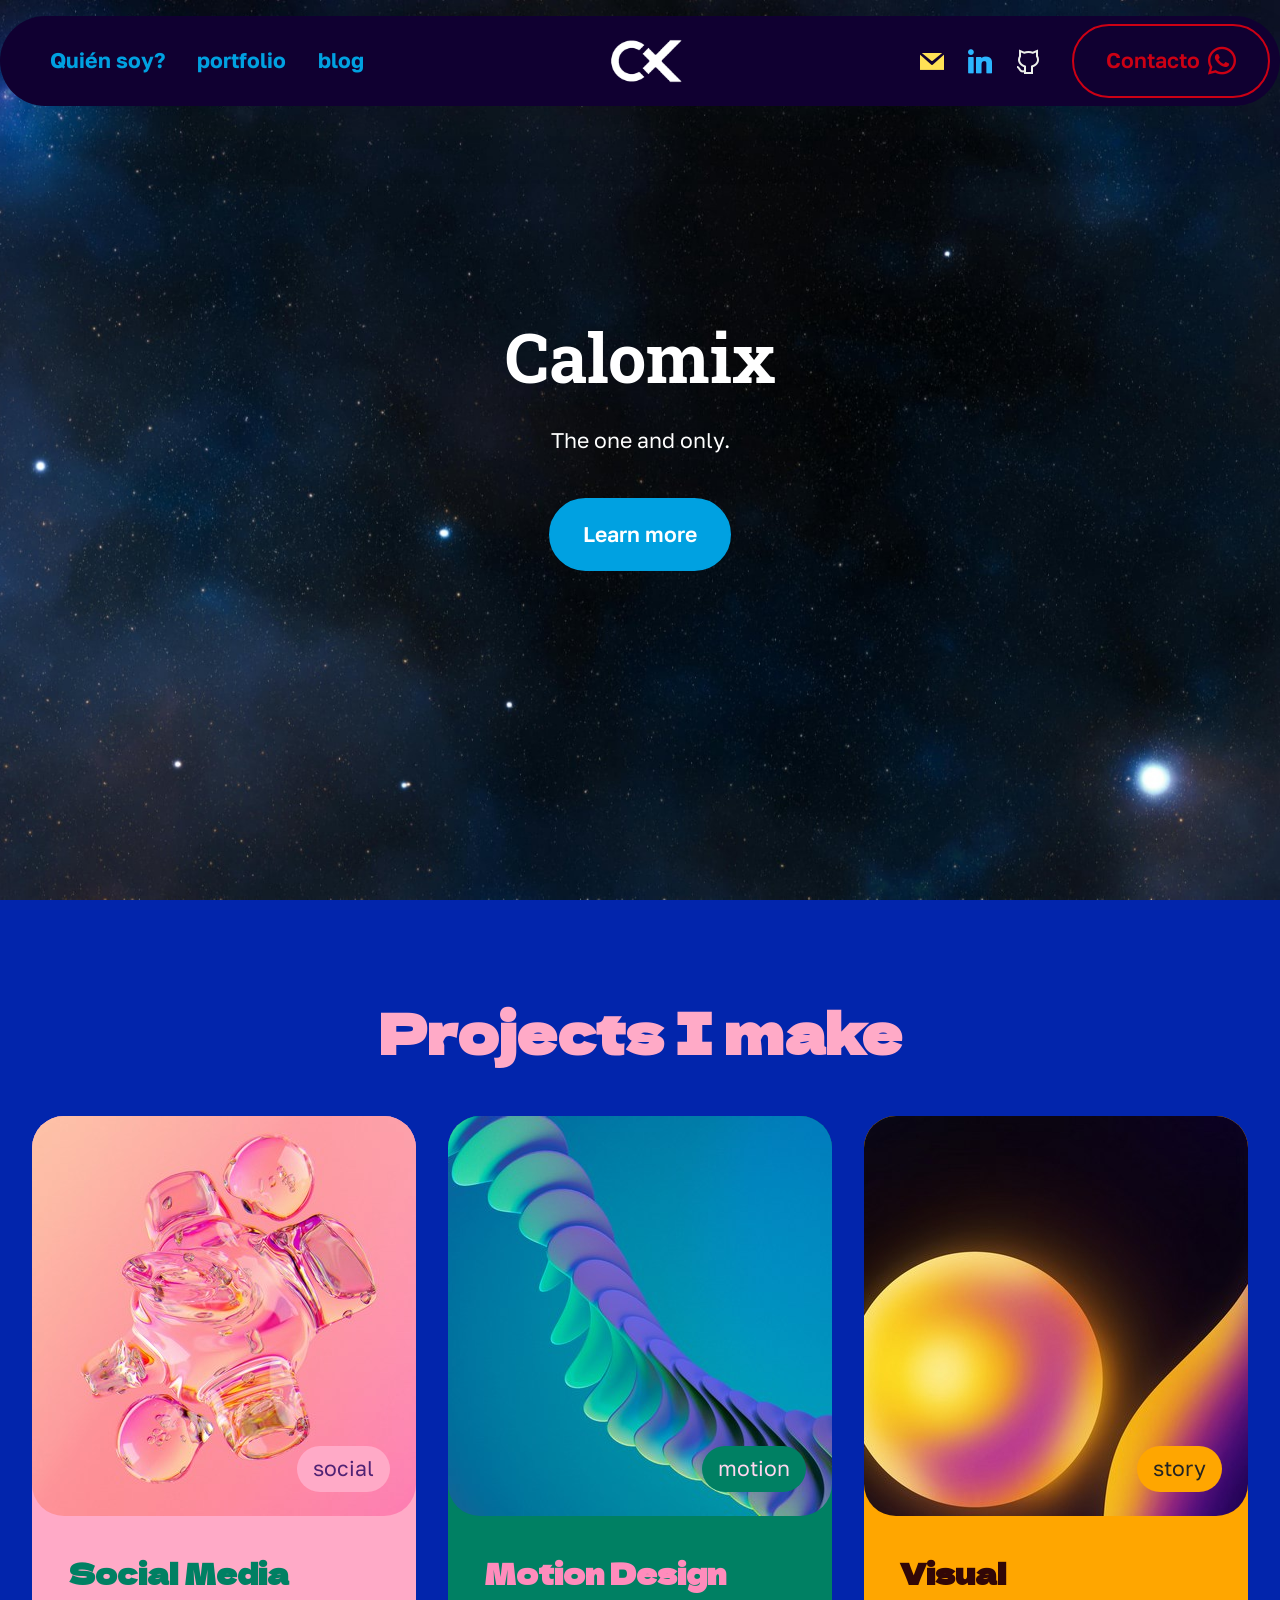
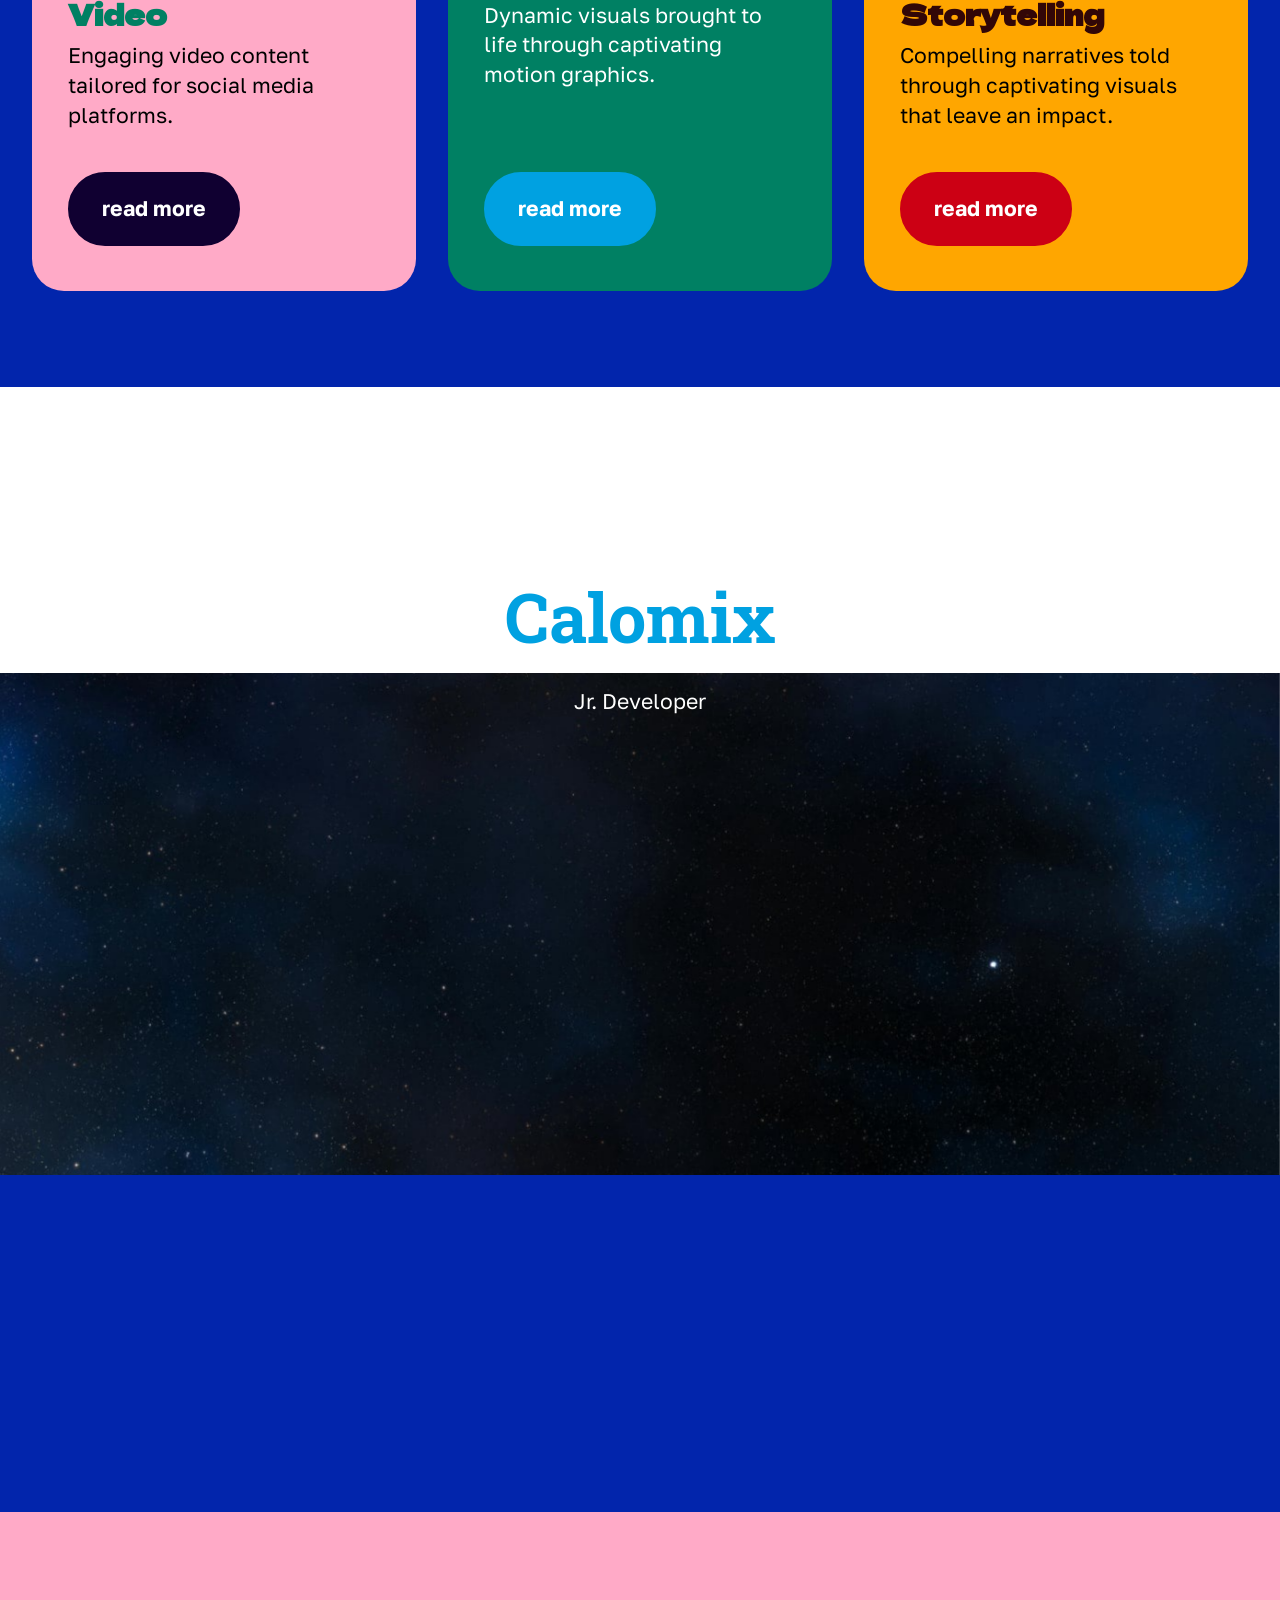
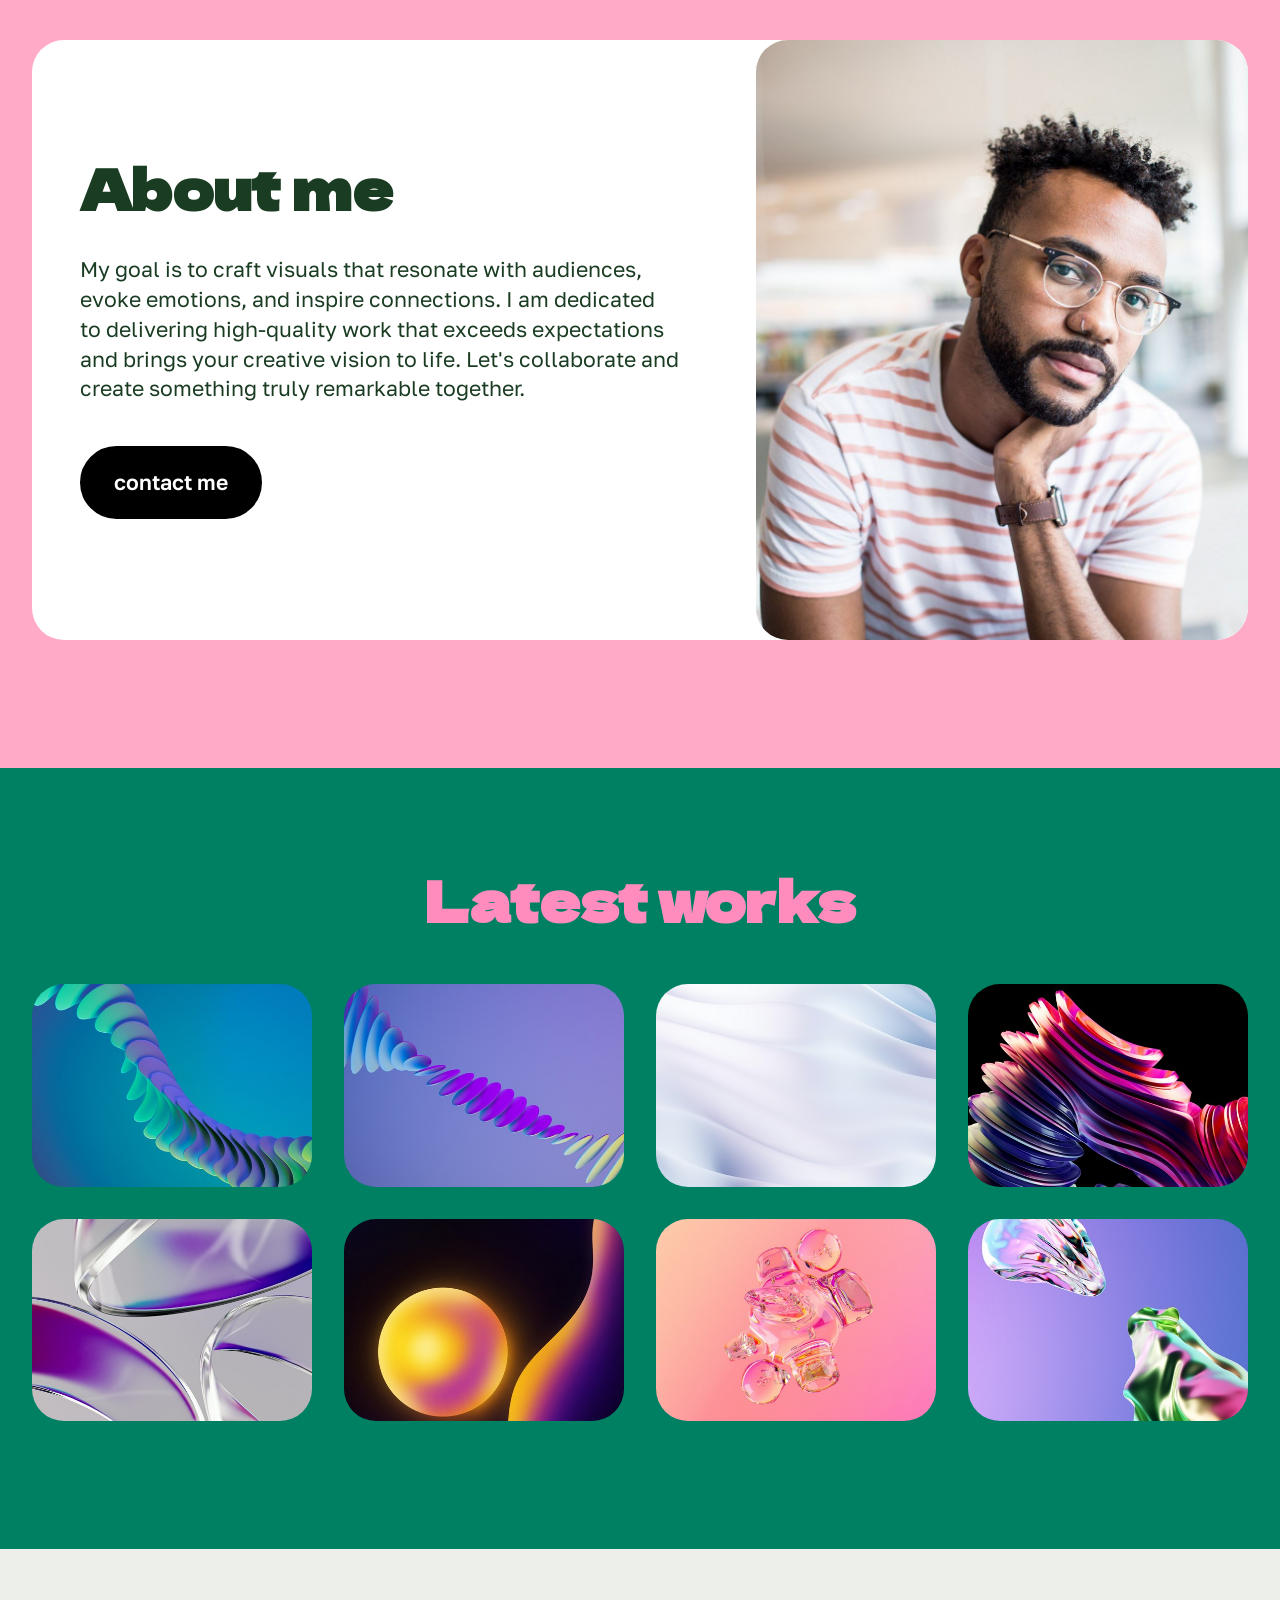
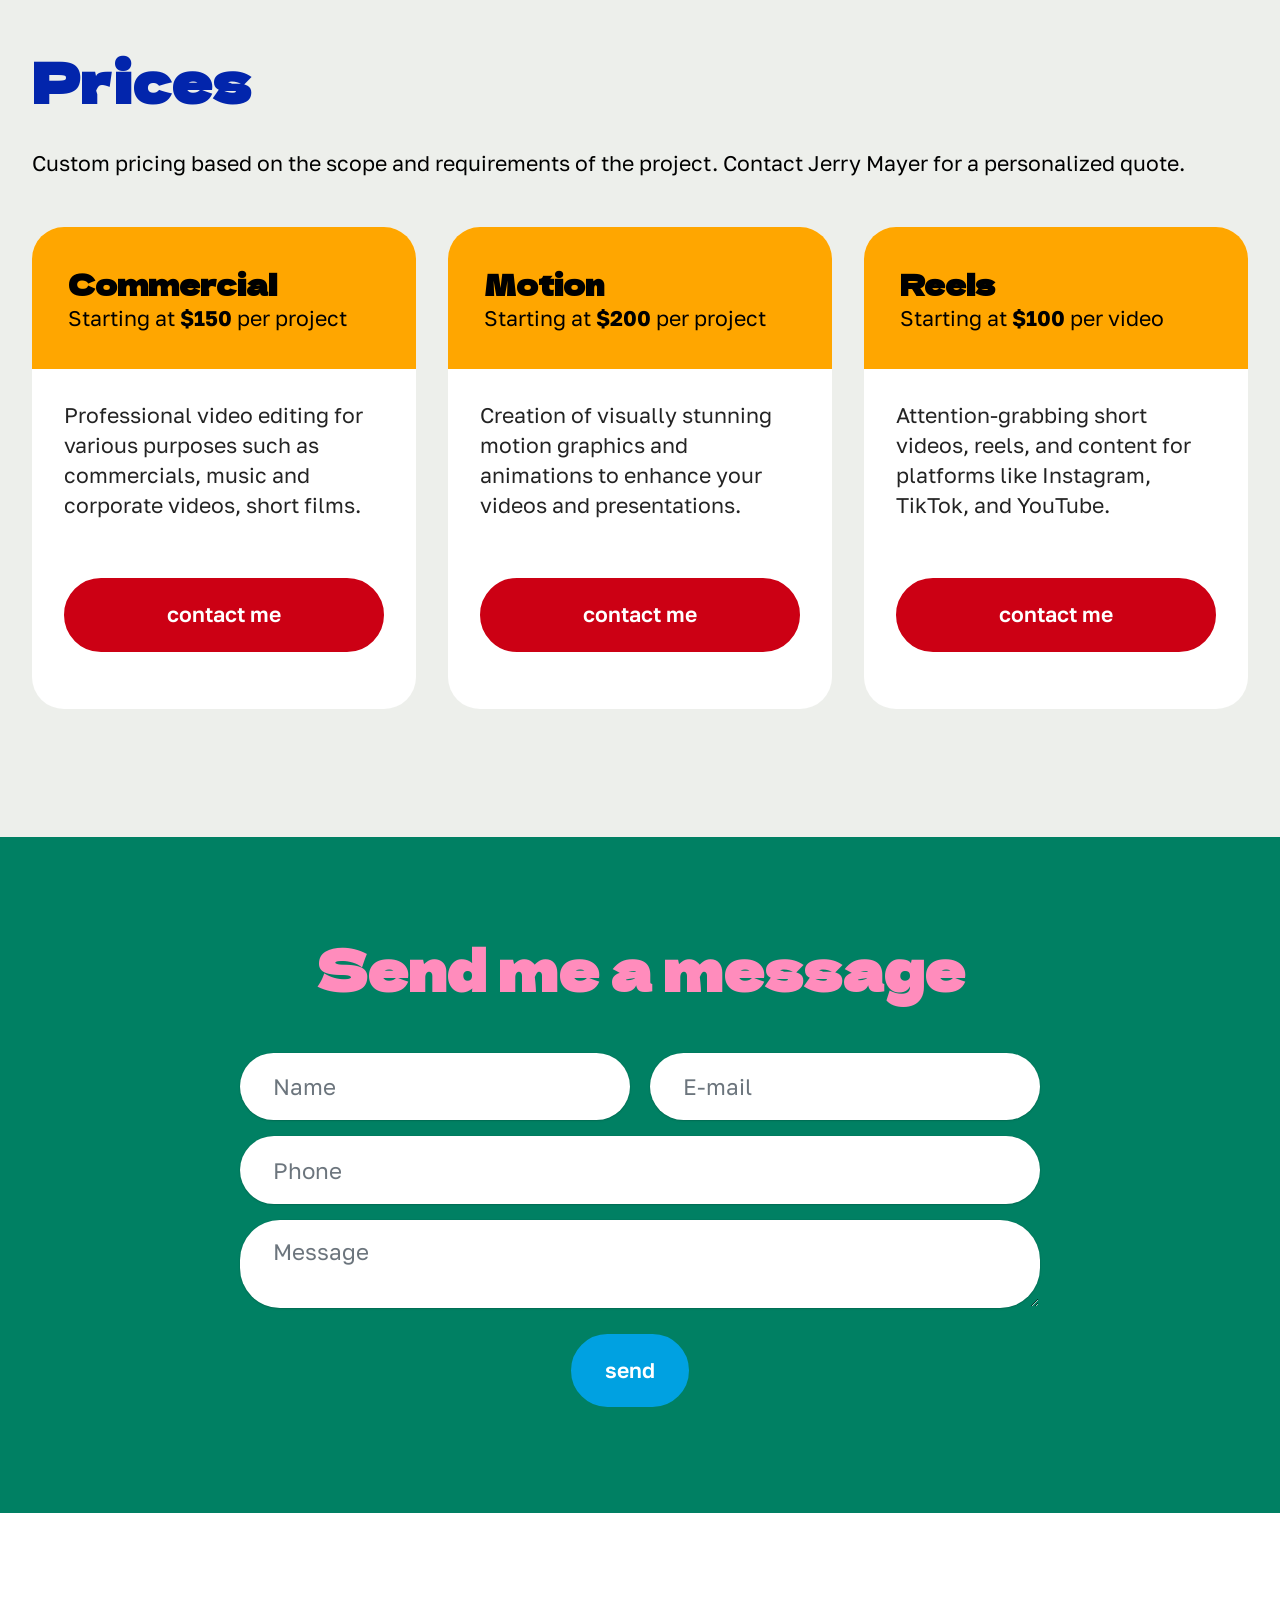
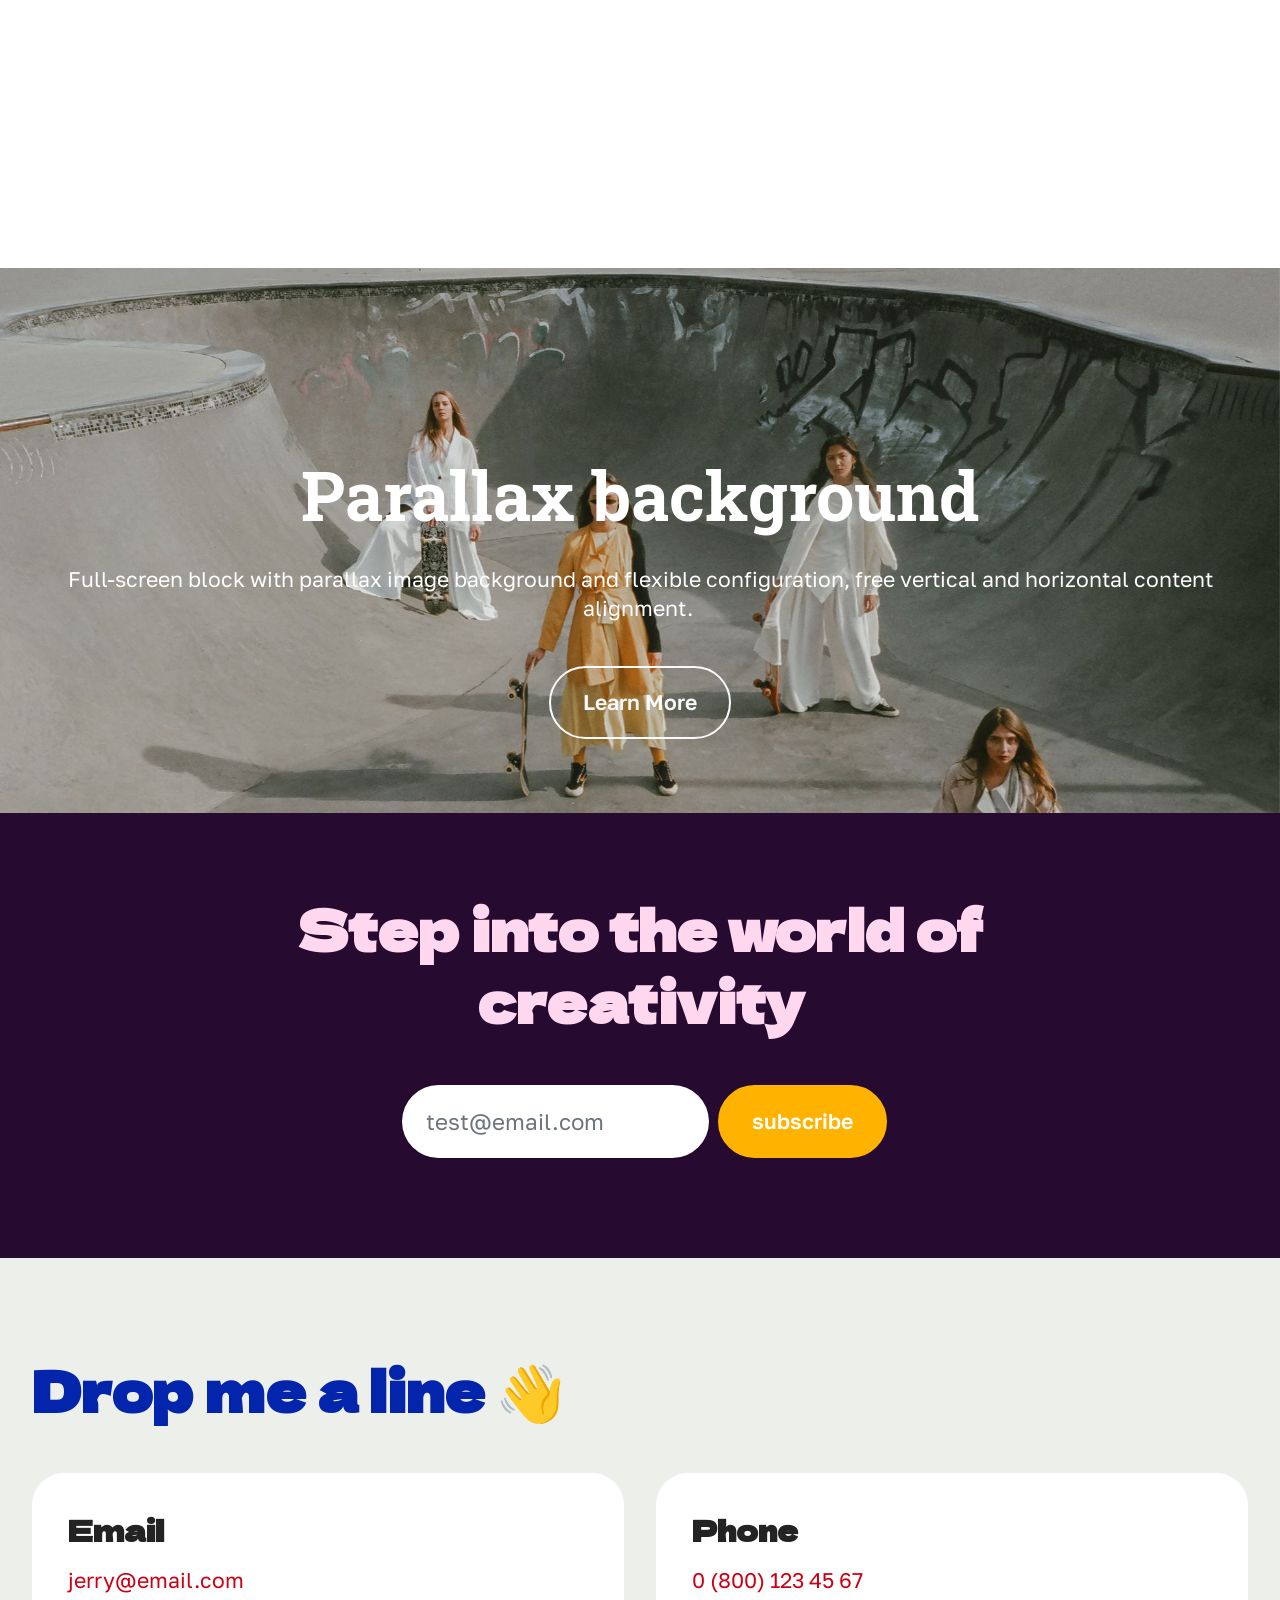
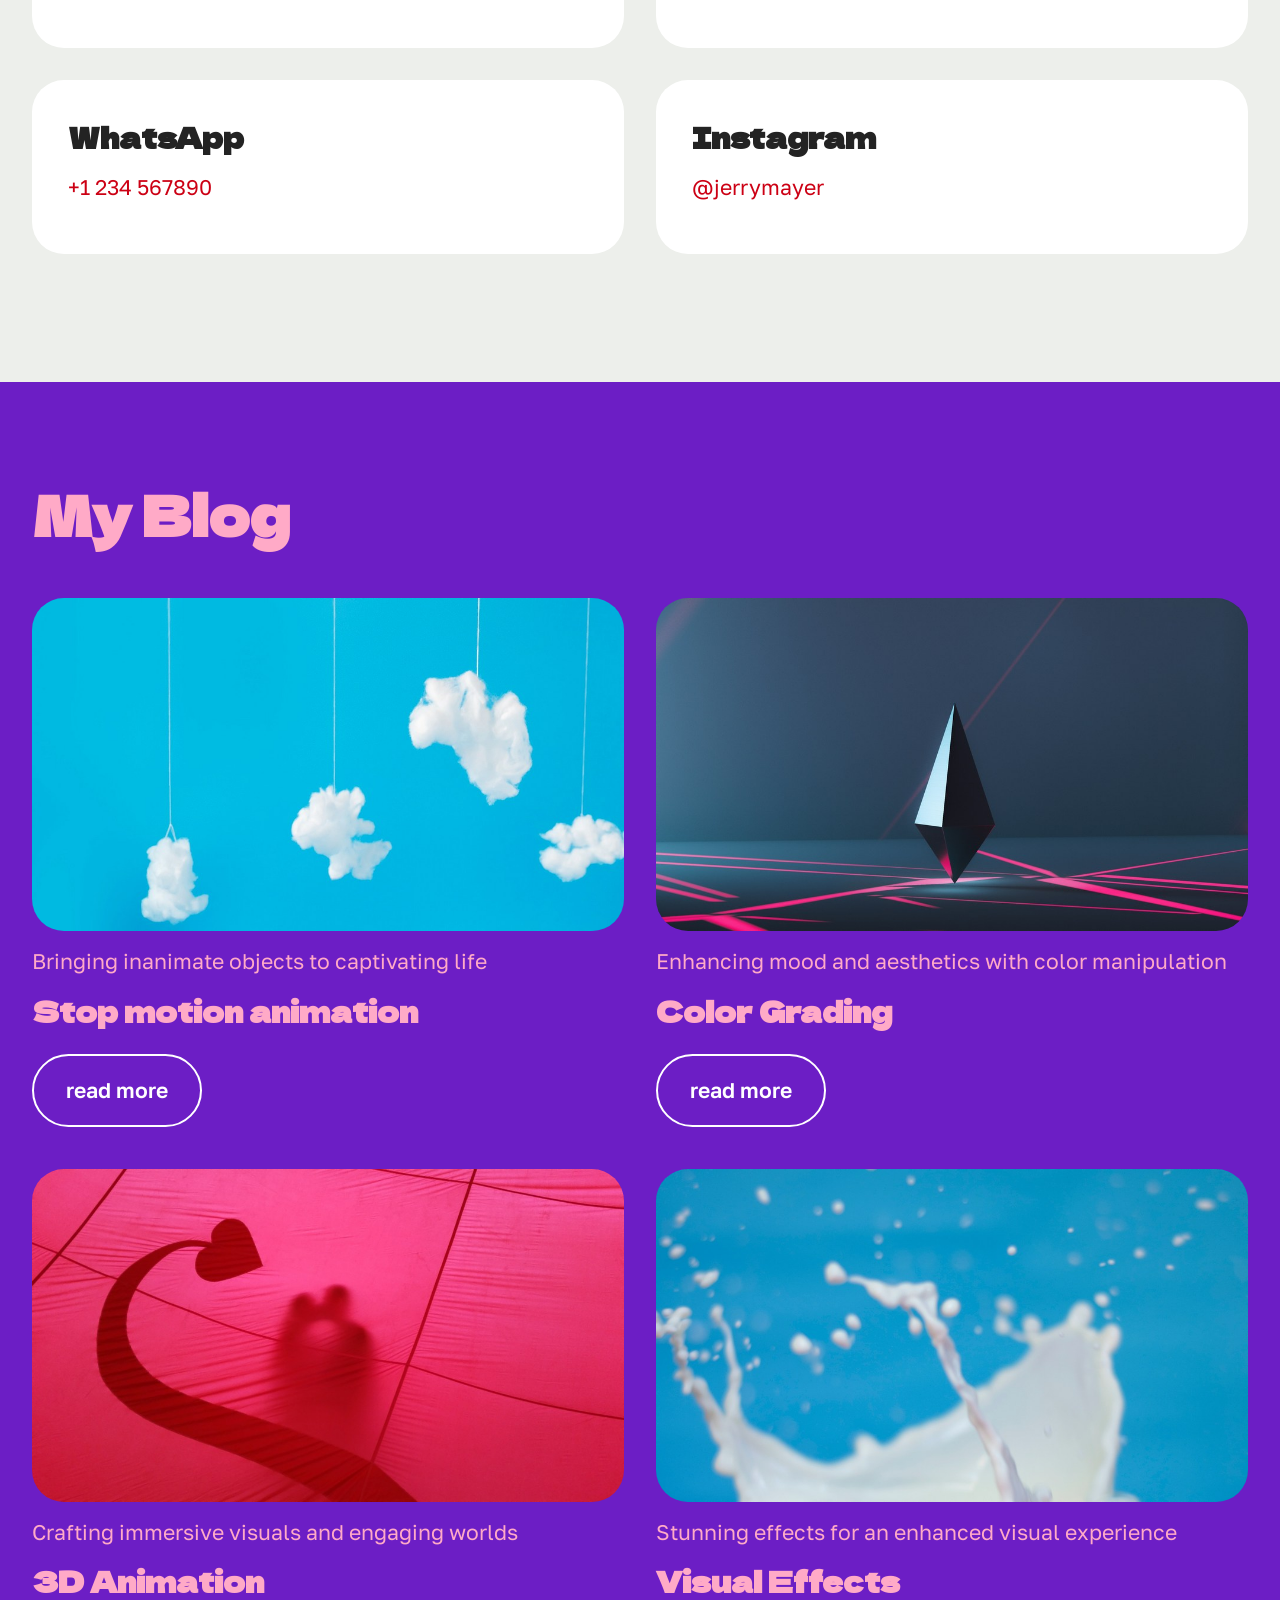
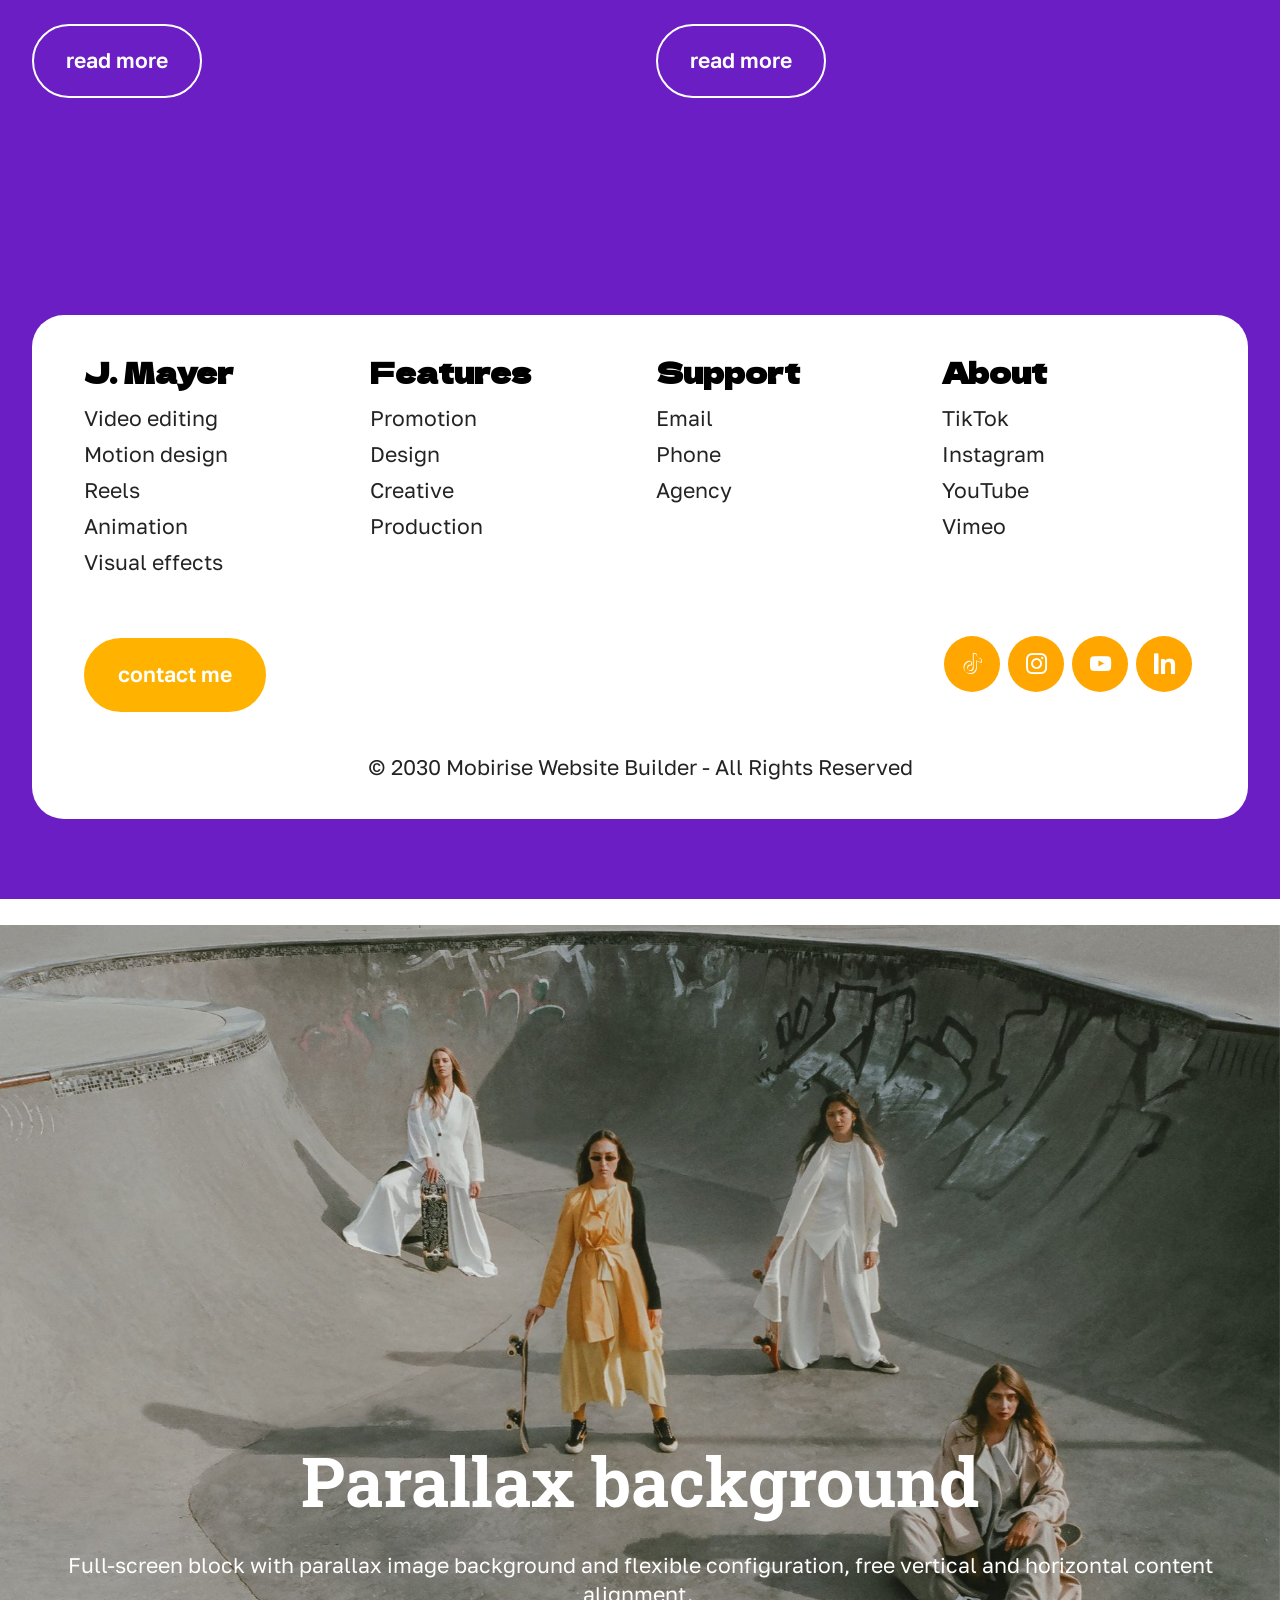
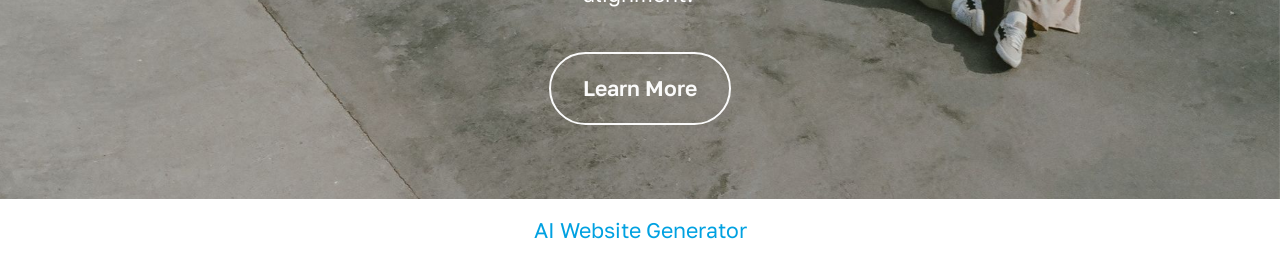
==== index.html @ c2ab4235 "Add files via upload" ====
<!DOCTYPE html>
<html  >
<head>
  <!-- Site made with Mobirise Website Builder v6.1.12, https://mobirise.com -->
  <meta charset="UTF-8">
  <meta http-equiv="X-UA-Compatible" content="IE=edge">
  <meta name="generator" content="Mobirise v6.1.12, mobirise.com">
  <meta name="viewport" content="width=device-width, initial-scale=1, minimum-scale=1">
  <link rel="shortcut icon" href="assets/images/untitled20-20260320184708-128x115.png" type="image/x-icon">
  <meta name="description" content="">
  
  
  <title>Home</title>
  <link rel="stylesheet" href="assets/web/assets/mobirise-icons2/mobirise2.css">
  <link rel="stylesheet" href="assets/bootstrap/css/bootstrap.min.css">
  <link rel="stylesheet" href="assets/parallax/jarallax.css">
  <link rel="stylesheet" href="assets/dropdown/css/style.css">
  <link rel="stylesheet" href="assets/socicon/css/styles.css">
  <link rel="stylesheet" href="assets/theme/css/style.css">
  <link rel="preload" href="https://fonts.googleapis.com/css?family=Roboto+Slab:100,200,300,400,500,600,700,800,900&display=swap" as="style" onload="this.onload=null;this.rel='stylesheet'">
  <noscript><link rel="stylesheet" href="https://fonts.googleapis.com/css?family=Roboto+Slab:100,200,300,400,500,600,700,800,900&display=swap"></noscript>
  <link rel="preload" href="https://fonts.googleapis.com/css?family=Dela+Gothic+One:400&display=swap" as="style" onload="this.onload=null;this.rel='stylesheet'">
  <noscript><link rel="stylesheet" href="https://fonts.googleapis.com/css?family=Dela+Gothic+One:400&display=swap"></noscript>
  <link rel="preload" href="https://fonts.googleapis.com/css?family=Golos+Text:400,500,600,700,800,900&display=swap" as="style" onload="this.onload=null;this.rel='stylesheet'">
  <noscript><link rel="stylesheet" href="https://fonts.googleapis.com/css?family=Golos+Text:400,500,600,700,800,900&display=swap"></noscript>
  <link rel="preload" as="style" href="assets/mobirise/css/mbr-additional.css?v=xE6nIf"><link rel="stylesheet" href="assets/mobirise/css/mbr-additional.css?v=xE6nIf" type="text/css">

  
  
  
</head>
<body>
  
  <section data-bs-version="5.1" class="menu menu3 cid-tHeG7yune1" once="menu" id="menu03-2">
	

	<nav class="navbar navbar-dropdown navbar-expand-lg">
		<div class="container">
			<div class="navbar-brand">
				<span class="navbar-logo">
					<a href="#">
						<img src="assets/images/untitled20-20260320184708-128x115.png" alt="Mobirise Website Builder" style="height: 5rem;">
					</a>
				</span>
				
			</div>
			<button class="navbar-toggler" type="button" data-toggle="collapse" data-bs-toggle="collapse" data-target="#navbarSupportedContent" data-bs-target="#navbarSupportedContent" aria-controls="navbarNavAltMarkup" aria-expanded="false" aria-label="Toggle navigation">
				<div class="hamburger">
					<span></span>
					<span></span>
					<span></span>
					<span></span>
				</div>
			</button>
			<div class="collapse navbar-collapse" id="navbarSupportedContent">
				<ul class="navbar-nav nav-dropdown" data-app-modern-menu="true"><li class="nav-item">
						<a class="nav-link link show text-primary display-4" href="index.html#features01-0" aria-expanded="false"><strong>Quién soy?</strong></a>
					</li><li class="nav-item">
						<a class="nav-link link text-primary display-4" href="index.html#gallery01-2"><strong>portfolio</strong></a>
					</li>
					
					<li class="nav-item">
						<a class="nav-link link text-primary display-4" href="index.html#features03-6"><strong>blog</strong></a>
					</li></ul>
				<div class="icons-menu">
					<a class="iconfont-wrapper" href="mailto:camilogabrielpardobenitez@gmail.com?subject=Hey%20Calomix!">
						<span class="p-2 mbr-iconfont socicon-mail socicon" style="color: rgb(255, 225, 85); fill: rgb(255, 225, 85);"></span>
					</a>
					<a class="iconfont-wrapper" href="https://mobiri.se" target="_blank">
						<span class="p-2 mbr-iconfont socicon-linkedin socicon" style="color: rgb(43, 182, 255); fill: rgb(43, 182, 255);"></span>
					</a>
					<a class="iconfont-wrapper" href="https://wa.me/595991650670">
						<span class="p-2 mbr-iconfont mobi-mbri-github mobi-mbri" style="color: rgb(237, 239, 235); fill: rgb(237, 239, 235);"></span>
					</a>
					
				</div>
				<div class="navbar-buttons mbr-section-btn"><a class="btn btn-success-outline display-4" href="https://wa.me/595991650670"><span class="socicon socicon-whatsapp mbr-iconfont mbr-iconfont-btn"></span>Contacto</a></div>
			</div>
		</div>
	</nav>
</section>

<section data-bs-version="5.1" class="header09 startm5 cid-verWIFAzpU mbr-fullscreen" id="header09-2">	
    
	
	
	<div class="container-fluid">
		<div class="row">
			<div class="content-wrap col-12 col-md-8">
				<h1 class="mbr-section-title mbr-fonts-style mbr-white mb-4 display-1">
					<strong>Calomix</strong></h1>
				
				<p class="mbr-fonts-style mbr-text mbr-white mb-4 display-7">The one and only.</p>
				<div class="mbr-section-btn"><a class="btn btn-primary display-7" href="https://mobiri.se">
						Learn more
					</a></div>
			</div>
		</div>
	</div>
</section>

<section data-bs-version="5.1" class="features1 cid-tIsi3HZcCy" id="features01-0">
  

  
  
  <div class="container-fluid">
    <div class="row justify-content-center mb-5">
      <div class="col-12">
        <h3 class="mbr-section-title mbr-fonts-style align-center mb-0 display-2"><strong>Projects I make</strong></h3>
        
      </div>
    </div>
    <div class="row justify-content-center">
      <div class="col-sm-6 col-md-12 mb-3 mb-lg-0 col-lg-4">
        <div class="card-wrap card1">
          <div class="image-wrap">
            <img src="assets/images/gallery7.webp" alt="Mobirise Website Builder">
            <div class="social-row display-7">
              <div class="soc-item tag1">
                <span class="tag1 mbr-fonts-style display-7">
                  social</span>
              </div>
            </div>
          </div>
          <div class="content-wrap">
            <h5 class="mbr-card-title card-title1 mbr-fonts-style align-left mb-2 display-5"><strong>Social Media Video</strong></h5>
            
            <p class="card-text1 mbr-fonts-style align-left mb-3 display-7">
              Engaging video content tailored for social media platforms.
            </p>
            <div class="mbr-section-btn align-left content-footer"><a class="btn article-btn btn-danger display-7" href="https://mobiri.se"><strong>read more</strong></a></div>
          </div>
        </div>
      </div>

      <div class="col-sm-6 col-md-12 mb-3 mb-lg-0 col-lg-4">
        <div class="card-wrap card2">
          <div class="image-wrap">
            <img src="assets/images/gallery1.webp" alt="Mobirise Website Builder">
            <div class="social-row display-7">
              <div class="soc-item tag2">
                <span class="tag2 mbr-fonts-style display-7">
                  motion</span>
              </div>
            </div>
          </div>
          <div class="content-wrap">
            <h5 class="mbr-card-title card-title2 mbr-fonts-style align-left mb-2 display-5"><strong>Motion Design</strong></h5>
            
            <p class="card-text2 mbr-fonts-style align-left mb-3 display-7">
              Dynamic visuals brought to life through captivating motion graphics.<br>
            </p>
            <div class="mbr-section-btn btn-section align-left content-footer"><a class="btn article-btn btn-primary display-7" href="https://mobiri.se"><strong>read more</strong></a></div>
          </div>
        </div>
      </div>
      <div class="col-sm-6 col-md-12 mb-3 mb-lg-0 col-lg-4">
        <div class="card-wrap card3">
          <div class="image-wrap">
            <img src="assets/images/gallery6.webp" alt="Mobirise Website Builder">
            <div class="social-row display-7">
              <div class="soc-item tag3">
                <span class="tag3 mbr-fonts-style display-7">
                  story</span>
              </div>
            </div>
          </div>
          <div class="content-wrap">
            <h5 class="mbr-card-title card-title3 mbr-fonts-style align-left mb-2 display-5"><strong>Visual Storytelling</strong></h5>
            
            <p class="card-text3 mbr-fonts-style align-left mb-3 display-7">
              Compelling narratives told through captivating visuals that leave an impact.
            </p>
            <div class="mbr-section-btn btn-section align-left content-footer"><a class="btn article-btn btn-success display-7" href="https://mobiri.se"><strong>read more</strong></a></div>
          </div>
        </div>
      </div>

      
    </div>
  </div>
</section>

<section data-bs-version="5.1" class="header7 cid-tHeG8PGECK mbr-parallax-background" id="header07-3">
  

  
  
  <div class="topbg"></div>
  <div class="align-center container">
    <div class="row justify-content-center">
      <div class="col-md-12 col-lg-9">
        <h1 class="mbr-section-title mbr-fonts-style mb-4 display-1"><strong>Calomix</strong></h1>
        <p class="mbr-text mbr-fonts-style mb-4 display-7">
          Jr. Developer</p>
        
      </div>
    </div>

    <div class="row mt-5 justify-content-center">
      <div class="mbr-figure col-12 col-md-12"><iframe class="mbr-embedded-video" src="https://www.youtube.com/embed/rC41a8PRwlE?rel=0&amp;amp;mute=1&amp;showinfo=0&amp;autoplay=1&amp;loop=1&amp;playlist=rC41a8PRwlE" width="1280" height="720" frameborder="0" allowfullscreen></iframe></div>
    </div>
  </div>
</section>

<section data-bs-version="5.1" class="article05 cid-tIsj2q7oBw" id="article05-1">
  

  
  

  <div class="container">
    <div class="row justify-content-center align-items-center">
      <div class="col-12">
        <div class="card-wrapper">
          <div class="row">
            <div class="col-12 col-md-12 col-lg-5 image-wrapper">
              <img class="w-100" src="assets/images/leilani-angel-k84vnnzxmtq-unsplash-cr-1.webp" alt="Mobirise Website Builder">
            </div>
            <div class="col-12 col-lg col-md-12">
              <div class="text-wrapper align-left">
                <h1 class="mbr-section-title mbr-fonts-style mb-4 display-2"><strong>About me</strong></h1>
                <p class="mbr-text mbr-fonts-style mb-4 display-7">
                  My goal is to craft visuals that resonate with audiences, evoke emotions, and inspire connections. I am dedicated to delivering high-quality work that exceeds expectations and brings your creative vision to life. Let's collaborate and create something truly remarkable together.<br>
                </p>
                <div class="mbr-section-btn mt-3"><a class="btn btn-lg btn-info display-7" href="https://mobiri.se">contact me</a></div>
              </div>
            </div>
          </div>
        </div>
      </div>
    </div>
  </div>
</section>

<section data-bs-version="5.1" class="gallery1 mbr-gallery cid-tIsjhWS5IM" id="gallery01-2">
    

    
    

    <div class="container-fluid">
        <div class="mbr-section-head mb-5">
            <h3 class="mbr-section-title mbr-fonts-style align-center m-0 display-2"><strong>Latest works</strong></h3>
            
        </div>
        <div class="row mbr-gallery mt-4">
            <div class="col-12 col-md-6 col-lg-3 item gallery-image active">
                <div class="item-wrapper mb-3" data-toggle="modal" data-bs-toggle="modal" data-target="#ves9Qeaskl-modal" data-bs-target="#ves9Qeaskl-modal">
                    <img class="w-100" src="assets/images/gallery1.webp" alt="Mobirise Website Builder" data-slide-to="0" data-bs-slide-to="0" data-target="#lb-ves9Qeaskl" data-bs-target="#lb-ves9Qeaskl">
                    <div class="icon-wrapper">
                        <span class="mobi-mbri mobi-mbri-search mbr-iconfont mbr-iconfont-btn"></span>
                    </div>
                </div>
                
            </div>
            <div class="col-12 col-md-6 col-lg-3 item gallery-image">
                <div class="item-wrapper mb-3" data-toggle="modal" data-bs-toggle="modal" data-target="#ves9Qeaskl-modal" data-bs-target="#ves9Qeaskl-modal">
                    <img class="w-100" src="assets/images/gallery2.webp" alt="Mobirise Website Builder" data-slide-to="1" data-bs-slide-to="1" data-target="#lb-ves9Qeaskl" data-bs-target="#lb-ves9Qeaskl">
                    <div class="icon-wrapper">
                        <span class="mobi-mbri mobi-mbri-search mbr-iconfont mbr-iconfont-btn"></span>
                    </div>
                </div>
                
            </div>
            <div class="col-12 col-md-6 col-lg-3 item gallery-image">
                <div class="item-wrapper mb-3" data-toggle="modal" data-bs-toggle="modal" data-target="#ves9Qeaskl-modal" data-bs-target="#ves9Qeaskl-modal">
                    <img class="w-100" src="assets/images/gallery3.webp" alt="Mobirise Website Builder" data-slide-to="2" data-bs-slide-to="2" data-target="#lb-ves9Qeaskl" data-bs-target="#lb-ves9Qeaskl">
                    <div class="icon-wrapper">
                        <span class="mobi-mbri mobi-mbri-search mbr-iconfont mbr-iconfont-btn"></span>
                    </div>
                </div>
                
            </div>
            <div class="col-12 col-md-6 col-lg-3 item gallery-image">
                <div class="item-wrapper mb-3" data-toggle="modal" data-bs-toggle="modal" data-target="#ves9Qeaskl-modal" data-bs-target="#ves9Qeaskl-modal">
                    <img class="w-100" src="assets/images/gallery4.webp" alt="Mobirise Website Builder" data-slide-to="3" data-bs-slide-to="3" data-target="#lb-ves9Qeaskl" data-bs-target="#lb-ves9Qeaskl">
                    <div class="icon-wrapper">
                        <span class="mobi-mbri mobi-mbri-search mbr-iconfont mbr-iconfont-btn"></span>
                    </div>
                </div>
                
            </div>
            <div class="col-12 col-md-6 col-lg-3 item gallery-image">
                <div class="item-wrapper mb-3" data-toggle="modal" data-bs-toggle="modal" data-target="#ves9Qeaskl-modal" data-bs-target="#ves9Qeaskl-modal">
                    <img class="w-100" src="assets/images/gallery5.webp" alt="Mobirise Website Builder" data-slide-to="4" data-bs-slide-to="4" data-target="#lb-ves9Qeaskl" data-bs-target="#lb-ves9Qeaskl">
                    <div class="icon-wrapper">
                        <span class="mobi-mbri mobi-mbri-search mbr-iconfont mbr-iconfont-btn"></span>
                    </div>
                </div>
                
            </div>
            <div class="col-12 col-md-6 col-lg-3 item gallery-image">
                <div class="item-wrapper mb-3" data-toggle="modal" data-bs-toggle="modal" data-target="#ves9Qeaskl-modal" data-bs-target="#ves9Qeaskl-modal">
                    <img class="w-100" src="assets/images/gallery6.webp" alt="Mobirise Website Builder" data-slide-to="5" data-bs-slide-to="5" data-target="#lb-ves9Qeaskl" data-bs-target="#lb-ves9Qeaskl">
                    <div class="icon-wrapper">
                        <span class="mobi-mbri mobi-mbri-search mbr-iconfont mbr-iconfont-btn"></span>
                    </div>
                </div>
                
            </div>
            <div class="col-12 col-md-6 col-lg-3 item gallery-image">
                <div class="item-wrapper mb-3" data-toggle="modal" data-bs-toggle="modal" data-target="#ves9Qeaskl-modal" data-bs-target="#ves9Qeaskl-modal">
                    <img class="w-100" src="assets/images/gallery7.webp" alt="Mobirise Website Builder" data-slide-to="6" data-bs-slide-to="6" data-target="#lb-ves9Qeaskl" data-bs-target="#lb-ves9Qeaskl">
                    <div class="icon-wrapper">
                        <span class="mobi-mbri mobi-mbri-search mbr-iconfont mbr-iconfont-btn"></span>
                    </div>
                </div>
                
            </div><div class="col-12 col-md-6 col-lg-3 item gallery-image">
                <div class="item-wrapper mb-3" data-toggle="modal" data-bs-toggle="modal" data-target="#ves9Qeaskl-modal" data-bs-target="#ves9Qeaskl-modal">
                    <img class="w-100" src="assets/images/gallery8.webp" alt="Mobirise Website Builder" data-slide-to="7" data-bs-slide-to="7" data-target="#lb-ves9Qeaskl" data-bs-target="#lb-ves9Qeaskl">
                    <div class="icon-wrapper">
                        <span class="mobi-mbri mobi-mbri-search mbr-iconfont mbr-iconfont-btn"></span>
                    </div>
                </div>
                
            </div>
            
        </div>

        <div class="modal mbr-slider" tabindex="-1" role="dialog" aria-hidden="true" id="ves9Qeaskl-modal">
            <div class="modal-dialog" role="document">
                <div class="modal-content">
                    <div class="modal-body">
                        <div class="carousel slide" id="lb-ves9Qeaskl" data-ride="carousel" data-bs-ride="carousel" data-interval="3000" data-bs-interval="3000">
                            <div class="carousel-inner">
                                <div class="carousel-item active">
                                    <img class="d-block w-100" src="assets/images/gallery1.webp" alt="Mobirise Website Builder">
                                </div>
                                <div class="carousel-item">
                                    <img class="d-block w-100" src="assets/images/gallery2.webp" alt="Mobirise Website Builder">
                                </div>
                                <div class="carousel-item">
                                    <img class="d-block w-100" src="assets/images/gallery3.webp" alt="Mobirise Website Builder">
                                </div>
                                <div class="carousel-item">
                                    <img class="d-block w-100" src="assets/images/gallery4.webp" alt="Mobirise Website Builder">
                                </div>
                                <div class="carousel-item">
                                    <img class="d-block w-100" src="assets/images/gallery5.webp" alt="Mobirise Website Builder">
                                </div>
                                <div class="carousel-item">
                                    <img class="d-block w-100" src="assets/images/gallery6.webp" alt="Mobirise Website Builder">
                                </div>
                                <div class="carousel-item">
                                    <img class="d-block w-100" src="assets/images/gallery7.webp" alt="Mobirise Website Builder">
                                </div><div class="carousel-item">
                                    <img class="d-block w-100" src="assets/images/gallery8.webp" alt="Mobirise Website Builder">
                                </div>
                                
                            </div>
                            <ol class="carousel-indicators">
                                <li data-slide-to="0" data-bs-slide-to="0" class="active" data-target="#lb-ves9Qeaskl" data-bs-target="#lb-ves9Qeaskl"></li>
                                <li data-slide-to="1" data-bs-slide-to="1" data-target="#lb-ves9Qeaskl" data-bs-target="#lb-ves9Qeaskl"></li>
                                <li data-slide-to="2" data-bs-slide-to="2" data-target="#lb-ves9Qeaskl" data-bs-target="#lb-ves9Qeaskl"></li>
                                <li data-slide-to="3" data-bs-slide-to="3" data-target="#lb-ves9Qeaskl" data-bs-target="#lb-ves9Qeaskl"></li>
                                <li data-slide-to="4" data-bs-slide-to="4" data-target="#lb-ves9Qeaskl" data-bs-target="#lb-ves9Qeaskl"></li>
                                <li data-slide-to="5" data-bs-slide-to="5" data-target="#lb-ves9Qeaskl" data-bs-target="#lb-ves9Qeaskl"></li>
                                <li data-slide-to="6" data-bs-slide-to="6" data-target="#lb-ves9Qeaskl" data-bs-target="#lb-ves9Qeaskl"></li>
                                <li data-slide-to="7" data-bs-slide-to="7" data-target="#lb-ves9Qeaskl" data-bs-target="#lb-ves9Qeaskl"></li>
                            </ol>
                            <a role="button" href="" class="close" data-dismiss="modal" data-bs-dismiss="modal" aria-label="Close">
                            </a>
                            <a class="carousel-control-prev carousel-control" role="button" data-slide="prev" data-bs-slide="prev" href="#lb-ves9Qeaskl">
                                <span class="mobi-mbri mobi-mbri-arrow-prev" aria-hidden="true"></span>
                                <span class="sr-only visually-hidden">Previous</span>
                            </a>
                            <a class="carousel-control-next carousel-control" role="button" data-slide="next" data-bs-slide="next" href="#lb-ves9Qeaskl">
                                <span class="mobi-mbri mobi-mbri-arrow-next" aria-hidden="true"></span>
                                <span class="sr-only visually-hidden">Next</span>
                            </a>
                        </div>
                    </div>
                </div>
            </div>
        </div>
    </div>
</section>

<section data-bs-version="5.1" class="pricing1 cid-tIsjMsRA0K" id="pricing01-3">
  
  
  <div class="container">
    <div class="mbr-section-head mb-5">
      <h4 class="mbr-section-title mbr-fonts-style align-left mb-0 display-2">
        <strong>Prices</strong>
      </h4>
      <h5 class="mbr-section-subtitle mbr-fonts-style align-left mt-4 mb-0 display-7">Custom pricing based on the scope and requirements of the project. Contact Jerry Mayer for a personalized quote.</h5>
    </div>
    <div class="row mt-4"> 
      <div class="item features-without-image col-12 col-md-6 col-lg-4 item-mb">
        <div class="item-wrapper">
          <div class="item-head">
            <h5 class="item-title mbr-fonts-style mb-0 display-5">
              <strong>Commercial</strong>
            </h5>
            <h6 class="item-subtitle mbr-fonts-style mt-0 mb-0 display-7">Starting at <strong>$150</strong> per project</h6>
          </div>
          <div class="item-content">
            <p class="mbr-text mbr-fonts-style display-7">
              Professional video editing for various purposes such as commercials, music and corporate videos, short films.
            </p>
          </div>
          <div class="mbr-section-btn item-footer"><a href="index.html#contacts01-5" class="btn item-btn btn-success display-7">contact me</a></div>
        </div>
      </div>

      <div class="item features-without-image col-12 col-md-6 col-lg-4 item-mb">
        <div class="item-wrapper">
          <div class="item-head">
            <h5 class="item-title mbr-fonts-style mb-0 display-5">
              <strong>Motion</strong>
            </h5>
            <h6 class="item-subtitle mbr-fonts-style mt-0 mb-0 display-7">Starting at <strong>$200</strong> per project</h6>
          </div>
          <div class="item-content">
            <p class="mbr-text mbr-fonts-style display-7">
              Creation of visually stunning motion graphics and animations to enhance your videos and presentations.
            </p>
          </div>
          <div class="mbr-section-btn item-footer"><a href="index.html#contacts01-5" class="btn item-btn btn-success display-7">contact me</a></div>
        </div>
      </div>

      <div class="item features-without-image col-12 col-md-6 col-lg-4 item-mb">
        <div class="item-wrapper">
          <div class="item-head">
            <h5 class="item-title mbr-fonts-style mb-0 display-5">
              <strong>Reels</strong>
            </h5>
            <h6 class="item-subtitle mbr-fonts-style mt-0 mb-0 display-7">Starting at <strong>$100</strong> per video</h6>
          </div>
          <div class="item-content">
            <p class="mbr-text mbr-fonts-style display-7">
              Attention-grabbing short videos, reels, and content for platforms like Instagram, TikTok, and YouTube.
            </p>
          </div>
          <div class="mbr-section-btn item-footer"><a href="index.html#contacts01-5" class="btn item-btn btn-success display-7">contact me</a></div>
        </div>
      </div>
      
    </div>
  </div>
</section>

<section data-bs-version="5.1" class="form5 cid-tIskrx6sZd" id="form02-4">
    
    
    <div class="container">
        <div class="mbr-section-head mb-5">
            <h3 class="mbr-section-title mbr-fonts-style align-center mb-0 display-2"><strong>Send me a message</strong></h3>
            
        </div>
        <div class="row justify-content-center mt-4">
            <div class="col-lg-8 mx-auto mbr-form" data-form-type="formoid">
                <form action="https://mobirise.eu/" method="POST" class="mbr-form form-with-styler" data-form-title="Form Name"><input type="hidden" name="email" data-form-email="true" value="4Pc1W9FCmjagi/XJ8mYLQpBl34tb/EDZwjery6uGy21fQP+9ZQ+Iq/bIS4gTjCB6P9zHcaEVS/yoqOZj1Qee+2pM2g1Q4cyoV54CkRLlTOVk8NkQwA6n1qGgfeCfQPDD">
                    <div class="row">
                        <div hidden="hidden" data-form-alert="" class="alert alert-success col-12">Thanks for filling out the form!</div>
                        <div hidden="hidden" data-form-alert-danger="" class="alert alert-danger col-12">
                            Oops...! some problem!
                        </div>
                    </div>
                    <div class="dragArea row">
                        <div class="col-md col-sm-12 form-group mb-3" data-for="name">
                            <input type="text" name="name" placeholder="Name" data-form-field="name" class="form-control" value="" id="name-form02-4">
                        </div>
                        <div class="col-md col-sm-12 form-group mb-3" data-for="email">
                            <input type="email" name="email" placeholder="E-mail" data-form-field="email" class="form-control" value="" id="email-form02-4">
                        </div>
                        <div class="col-12 form-group mb-3" data-for="phone">
                            <input type="tel" name="phone" placeholder="Phone" data-form-field="phone" class="form-control" value="" id="phone-form02-4">
                        </div>
                        <div class="col-12 form-group mb-3" data-for="textarea">
                            <textarea name="textarea" placeholder="Message" data-form-field="textarea" class="form-control" id="textarea-form02-4"></textarea>
                        </div>
                        <div class="col-lg-12 col-md-12 col-sm-12 align-center mbr-section-btn"><button type="submit" class="btn btn-primary display-7">send</button></div>
                    </div>
                </form>
            </div>
        </div>
    </div>
</section>

<section data-bs-version="5.1" class="header16 cid-verVTE61DM mbr-fullscreen mbr-parallax-background" id="header17-1">
  
  
  <div class="container-fluid">
    <div class="row">
      <div class="content-wrap col-12 col-md-12">
        <h1 class="mbr-section-title mbr-fonts-style mbr-white mb-4 display-1">
          <strong><br>Parallax background</strong>
        </h1>
        
        <p class="mbr-fonts-style mbr-text mbr-white mb-4 display-7">Full-screen block with parallax image background and flexible
          configuration, free vertical and horizontal
          content alignment.&nbsp;</p>
        <div class="mbr-section-btn"><a class="btn btn-white-outline display-7" href="https://mobiri.se">Learn More</a></div>
      </div>
    </div>
  </div>
</section>

<section data-bs-version="5.1" class="form1 cid-tIsokmLLOC" id="form01-7">
	

	

	<div class="container">
		<div class="row content-wrapper justify-content-center">
			<div class="col-lg-7 mbr-form">
				<div class="col-lg-12 col-md-12 col-sm-12">
					<h5 class="mbr-section-title mbr-fonts-style mb-5 display-2">
						<strong>Step into the world of creativity</strong>
					</h5>
				</div>

				<div class="text-wrapper align-left" data-form-type="formoid">
					<!--Formbuilder Form-->
					<form action="https://mobirise.eu/" method="POST" class="mbr-form form-with-styler" data-form-title="Form Name"><input type="hidden" name="email" data-form-email="true" value="pT6XvzwnjxT27/WNgEvvRuc8N8SCaWqTDUqcQNkrVjlMclucCrc8TTW0WYZhSjl40FeddmtJ2xCDQee80q3voo8FMOzg3uZkzGbfj5xp+IFnLsOUK46tlsIByHqRuX4e">
						<div class="row">
							<div hidden="hidden" data-form-alert="" class="alert alert-success col-12">Thanks for filling out the form!</div>
							<div hidden="hidden" data-form-alert-danger="" class="alert alert-danger col-12">
								Oops...! some problem!
							</div>
						</div>
						<div class="dragArea row">
							<div data-for="email" class="col-lg-6 col-md-6 col-sm-12 form-group">
								<input type="email" name="email" placeholder="test@email.com" data-form-field="email" class="form-control display-7" value="" id="email-form01-7">
							</div>
							<div class="col-auto mbr-section-btn"><button type="submit" class="w-100 w-100 w-100 w-100 w-100 w-100 btn btn-secondary display-7">subscribe</button></div>
						</div>
					</form>
					<!--Formbuilder Form-->
				</div>
			</div>
		</div>
	</div>
</section>

<section data-bs-version="5.1" class="contacts01 cid-tIsl0U2P9c" id="contacts01-5">
    

    
    
    <div class="container">
        <div class="mbr-section-head mb-5">
            <h3 class="mbr-section-title mbr-fonts-style align-center mb-0 display-2"><strong>Drop me a line 👋</strong></h3>
            
        </div>
        <div class="row">
            <div class="item features-without-image col-12 col-md-6 active">
                <div class="item-wrapper">
                    <div class="text-wrapper">
                        <h6 class="card-title mbr-fonts-style mb-3 display-5">
                            <strong>Email</strong>
                        </h6>
                        <p class="mbr-text mbr-fonts-style display-7">
                            <a href="mailto:jerry@email.com" class="text-success text-primary">jerry@email.com</a>
                        </p>
                    </div>
                </div>
            </div><div class="item features-without-image col-12 col-md-6">
                <div class="item-wrapper">
                    <div class="text-wrapper">
                        <h6 class="card-title mbr-fonts-style mb-3 display-5">
                            <strong>Phone</strong>
                        </h6>
                        <p class="mbr-text mbr-fonts-style display-7">
                            <a href="tel:0(800)1234567" class="text-success text-primary">0 (800) 123 45 67</a>
                        </p>
                    </div>
                </div>
            </div>
            
            <div class="item features-without-image col-12 col-md-6">
                <div class="item-wrapper">
                    <div class="text-wrapper">
                        <h6 class="card-title mbr-fonts-style mb-3 display-5"><strong>WhatsApp</strong></h6>
                        <p class="mbr-text mbr-fonts-style display-7">
                            <a href="https://wa.me/1234567890" class="text-success">+1 234 567890</a>
                        </p>
                    </div>
                </div>
            </div>
            <div class="item features-without-image col-12 col-md-6">
                <div class="item-wrapper">
                    <div class="text-wrapper">
                        <h6 class="card-title mbr-fonts-style mb-3 display-5">
                            <strong>Instagram</strong></h6>
                        <p class="mbr-text mbr-fonts-style display-7"><a href="https://www.instagram.com/jerrymayer/" class="text-success">@jerrymayer</a></p>
                    </div>
                </div>
            </div>
        </div>
    </div>
</section>

<section data-bs-version="5.1" class="features03 cid-tIsljcLokI" id="features03-6">
	
	
	<div class="container-fluid">
		<div class="mbr-section-head mb-5">
			<h4 class="mbr-section-title mbr-fonts-style align-center mb-0 display-2"><strong>My Blog</strong></h4>
			
		</div>
		<div class="row">
			<div class="item features-image col-12 col-md-6 col-lg-6 active">
				<div class="item-wrapper">
					<div class="item-img mb-3">
						<img src="assets/images/mae-mu-xtrl02zuzxe-unsplash.webp" alt="Mobirise Website Builder" title="">
					</div>
					<div class="item-content align-left">
						<h5 class="item-title mbr-fonts-style mt-0 mb-3 display-7">Bringing inanimate objects to captivating life</h5>
						<h6 class="item-subtitle mbr-fonts-style mb-3 display-5"><strong>Stop motion animation</strong></h6>
						
						<div class="mbr-section-btn item-footer"><a href="" class="btn item-btn btn-warning-outline display-7">read more</a></div>
					</div>
				</div>
			</div>
			<div class="item features-image col-12 col-md-6 col-lg-6">
				<div class="item-wrapper">
					<div class="item-img mb-3">
						<img src="assets/images/milad-fakurian-wnshbf-btbo-unsplash.webp" alt="Mobirise Website Builder" title="" data-slide-to="1" data-bs-slide-to="1">
					</div>
					<div class="item-content align-left">
						<h5 class="item-title mbr-fonts-style mb-3 mt-0 display-7">Enhancing mood and aesthetics with color manipulation</h5>
						<h6 class="item-subtitle mbr-fonts-style mb-3 display-5"><strong>Color Grading</strong></h6>
						
						<div class="mbr-section-btn item-footer"><a href="" class="btn item-btn btn-warning-outline display-7">read more</a></div>
					</div>
				</div>
			</div>
			<div class="item features-image col-12 col-md-6 col-lg-6">
				<div class="item-wrapper">
					<div class="item-img mb-3">
						<img src="assets/images/kevin-cloney-2zak5fp-p3o-unsplash.webp" alt="Mobirise Website Builder" title="" data-slide-to="2" data-bs-slide-to="2">
					</div>
					<div class="item-content align-left">
						<h5 class="item-title mbr-fonts-style mb-3 mt-0 display-7">Crafting immersive visuals and engaging worlds</h5>
						<h6 class="item-subtitle mbr-fonts-style mt-0 mb-3 display-5"><strong>3D Animation</strong></h6>
						
						<div class="mbr-section-btn item-footer"><a href="" class="btn item-btn btn-warning-outline display-7">read more</a></div>
					</div>
				</div>
			</div>
			<div class="item features-image col-12 col-md-6 col-lg-6">
				<div class="item-wrapper">
					<div class="item-img mb-3">
						<img src="assets/images/daniela-diaz-u0lqnabx2he-unsplash.webp" alt="Mobirise Website Builder" title="" data-slide-to="3" data-bs-slide-to="3">
					</div>
					<div class="item-content align-left">
						<h5 class="item-title mbr-fonts-style mb-3 mt-0 display-7">Stunning effects for an enhanced visual experience</h5>
						<h6 class="item-subtitle mbr-fonts-style mt-0 mb-3 display-5"><strong>Visual Effects</strong></h6>
						
						<div class="mbr-section-btn item-footer"><a href="" class="btn item-btn btn-warning-outline display-7">read more</a></div>
					</div>
				</div>
			</div>
		</div>
	</div>
</section>

<section data-bs-version="5.1" class="footer1 cid-tHfEgJYxcL" once="footers" id="footer01-q">
	

	
	
	<div class="container">
		<div class="row mbr-white">
			<div class="col-12 col-md-6 col-lg-3">
				<h5 class="mbr-section-subtitle mbr-fonts-style mb-2 display-5">
					<strong>J. Mayer</strong></h5>
				<ul class="list mbr-fonts-style display-7">
					<li class="mbr-text item-wrap">Video editing
</li><li class="mbr-text item-wrap">Motion design
</li><li class="mbr-text item-wrap">Reels</li><li class="mbr-text item-wrap">Animation</li><li class="mbr-text item-wrap">Visual effects</li>
				</ul>
			</div>
			<div class="col-12 col-md-6 col-lg-3">
				<h5 class="mbr-section-subtitle mbr-fonts-style mb-2 display-5">
					<strong>Features</strong>
				</h5>
				<ul class="list mbr-fonts-style display-7">
					<li class="mbr-text item-wrap">Promotion</li>
					<li class="mbr-text item-wrap">Design</li>
					<li class="mbr-text item-wrap">Creative</li>
					<li class="mbr-text item-wrap">Production</li>
				</ul>
			</div>
			<div class="col-12 col-md-6 col-lg-3">
				<h5 class="mbr-section-subtitle mbr-fonts-style mb-2 display-5">
					<strong>Support</strong>
				</h5>
				<ul class="list mbr-fonts-style display-7">
					<li class="mbr-text item-wrap">Email</li>
					<li class="mbr-text item-wrap">Phone</li>
					<li class="mbr-text item-wrap">Agency</li>
				</ul>
			</div>
			<div class="col-12 col-md-6 col-lg-3">
				<h5 class="mbr-section-subtitle mbr-fonts-style mb-2 display-5">
					<strong>About</strong>
				</h5>
				<ul class="list mbr-fonts-style display-7">
					<li class="mbr-text item-wrap">TikTok</li><li class="mbr-text item-wrap">Instagram</li><li class="mbr-text item-wrap">YouTube</li><li class="mbr-text item-wrap">Vimeo</li>
				</ul>
			</div>
			<div class="col-12 mt-5 footer-col">
				<div class="mbr-section-btn align-left"><a class="btn btn-secondary display-4" href="index.html#contacts01-5">contact me</a></div>

				<div class="social-row mt-2 display-7">
					<div class="soc-item">
						<a href="#" target="_blank">
							<span class="mbr-iconfont socicon-tiktok socicon"></span>
						</a>
					</div>
					<div class="soc-item">
						<a href="#">
							<span class="mbr-iconfont socicon-instagram socicon"></span>
						</a>
					</div>
					<div class="soc-item">
						<a href="#">
							<span class="mbr-iconfont socicon-youtube socicon"></span>
						</a>
					</div>
					<div class="soc-item">
						<a href="#">
							<span class="mbr-iconfont socicon-logmein socicon"></span>
						</a>
					</div>
				</div>
			</div>
			<div class="col-12 mt-4">
				<p class="mbr-text mb-0 mbr-fonts-style copyright align-center display-4">
					© 2030 Mobirise Website Builder - All Rights Reserved
				</p>
			</div>
		</div>
	</div>
</section>

<section data-bs-version="5.1" class="header16 cid-verVSeyuIy mbr-fullscreen mbr-parallax-background" id="header17-0">
  
  
  <div class="container-fluid">
    <div class="row">
      <div class="content-wrap col-12 col-md-12">
        <h1 class="mbr-section-title mbr-fonts-style mbr-white mb-4 display-1">
          <strong><br>Parallax background</strong>
        </h1>
        
        <p class="mbr-fonts-style mbr-text mbr-white mb-4 display-7">Full-screen block with parallax image background and flexible
          configuration, free vertical and horizontal
          content alignment.&nbsp;</p>
        <div class="mbr-section-btn"><a class="btn btn-white-outline display-7" href="https://mobiri.se">Learn More</a></div>
      </div>
    </div>
  </div>
</section><section class="display-7" style="padding: 0;align-items: center;justify-content: center;flex-wrap: wrap;    align-content: center;display: flex;position: relative;height: 4rem;"><a href="https://mobiri.se/" style="flex: 1 1;height: 4rem;position: absolute;width: 100%;z-index: 1;"><img alt="" style="height: 4rem;" src="[data-uri]"></a><p style="margin: 0;text-align: center;" class="display-7">&#8204;</p><a style="z-index:1" href="https://mobirise.com/builder/ai-website-generator.html">AI Website Generator</a></section><script src="assets/bootstrap/js/bootstrap.bundle.min.js"></script>  <script src="assets/parallax/jarallax.js"></script>  <script src="assets/smoothscroll/smooth-scroll.js"></script>  <script src="assets/ytplayer/index.js"></script>  <script src="assets/dropdown/js/navbar-dropdown.js"></script>  <script src="assets/theme/js/script.js"></script>  <script src="assets/formoid/formoid.min.js"></script>  
  
  
</body>
</html>
---- assets/web/assets/mobirise-icons2/mobirise2.css ----
@font-face {
  font-family: 'Moririse2';
  font-display: swap;
  src:  url('mobirise2.eot?f2bix4');
  src:  url('mobirise2.eot?f2bix4#iefix') format('embedded-opentype'),
    url('mobirise2.woff2?f2bix4') format('woff2'),
    url('mobirise2.woff?f2bix4') format('woff'),
    url('mobirise2.ttf?f2bix4') format('truetype'),
    url('mobirise2.svg?f2bix4#mobirise2') format('svg');
  font-weight: normal;
  font-style: normal;
}

[class^="mobi-"], [class*=" mobi-"] {
  /* use !important to prevent issues with browser extensions that change fonts */
  font-family: 'Moririse2' !important;
  speak: none;
  font-style: normal;
  font-weight: normal;
  font-variant: normal;
  text-transform: none;
  line-height: 1;

  /* Better Font Rendering =========== */
  -webkit-font-smoothing: antialiased;
  -moz-osx-font-smoothing: grayscale;
}

.mobi-mbri-add-submenu:before {
  content: "\e900";
}
.mobi-mbri-alert:before {
  content: "\e901";
}
.mobi-mbri-align-center:before {
  content: "\e902";
}
.mobi-mbri-align-justify:before {
  content: "\e903";
}
.mobi-mbri-align-left:before {
  content: "\e904";
}
.mobi-mbri-align-right:before {
  content: "\e905";
}
.mobi-mbri-android:before {
  content: "\e906";
}
.mobi-mbri-apple:before {
  content: "\e907";
}
.mobi-mbri-arrow-down:before {
  content: "\e908";
}
.mobi-mbri-arrow-next:before {
  content: "\e909";
}
.mobi-mbri-arrow-prev:before {
  content: "\e90a";
}
.mobi-mbri-arrow-up:before {
  content: "\e90b";
}
.mobi-mbri-bold:before {
  content: "\e90c";
}
.mobi-mbri-bookmark:before {
  content: "\e90d";
}
.mobi-mbri-bootstrap:before {
  content: "\e90e";
}
.mobi-mbri-briefcase:before {
  content: "\e90f";
}
.mobi-mbri-browse:before {
  content: "\e910";
}
.mobi-mbri-bulleted-list:before {
  content: "\e911";
}
.mobi-mbri-calendar:before {
  content: "\e912";
}
.mobi-mbri-camera:before {
  content: "\e913";
}
.mobi-mbri-cart-add:before {
  content: "\e914";
}
.mobi-mbri-cart-full:before {
  content: "\e915";
}
.mobi-mbri-cash:before {
  content: "\e916";
}
.mobi-mbri-change-style:before {
  content: "\e917";
}
.mobi-mbri-chat:before {
  content: "\e918";
}
.mobi-mbri-clock:before {
  content: "\e919";
}
.mobi-mbri-close:before {
  content: "\e91a";
}
.mobi-mbri-cloud:before {
  content: "\e91b";
}
.mobi-mbri-code:before {
  content: "\e91c";
}
.mobi-mbri-contact-form:before {
  content: "\e91d";
}
.mobi-mbri-credit-card:before {
  content: "\e91e";
}
.mobi-mbri-cursor-click:before {
  content: "\e91f";
}
.mobi-mbri-cust-feedback:before {
  content: "\e920";
}
.mobi-mbri-database:before {
  content: "\e921";
}
.mobi-mbri-delivery:before {
  content: "\e922";
}
.mobi-mbri-desktop:before {
  content: "\e923";
}
.mobi-mbri-devices:before {
  content: "\e924";
}
.mobi-mbri-down:before {
  content: "\e925";
}
.mobi-mbri-download-2:before {
  content: "\e926";
}
.mobi-mbri-download:before {
  content: "\e927";
}
.mobi-mbri-drag-n-drop-2:before {
  content: "\e928";
}
.mobi-mbri-drag-n-drop:before {
  content: "\e929";
}
.mobi-mbri-edit-2:before {
  content: "\e92a";
}
.mobi-mbri-edit:before {
  content: "\e92b";
}
.mobi-mbri-error:before {
  content: "\e92c";
}
.mobi-mbri-extension:before {
  content: "\e92d";
}
.mobi-mbri-features:before {
  content: "\e92e";
}
.mobi-mbri-file:before {
  content: "\e92f";
}
.mobi-mbri-flag:before {
  content: "\e930";
}
.mobi-mbri-folder:before {
  content: "\e931";
}
.mobi-mbri-gift:before {
  content: "\e932";
}
.mobi-mbri-github:before {
  content: "\e933";
}
.mobi-mbri-globe-2:before {
  content: "\e934";
}
.mobi-mbri-globe:before {
  content: "\e935";
}
.mobi-mbri-growing-chart:before {
  content: "\e936";
}
.mobi-mbri-hearth:before {
  content: "\e937";
}
.mobi-mbri-help:before {
  content: "\e938";
}
.mobi-mbri-home:before {
  content: "\e939";
}
.mobi-mbri-hot-cup:before {
  content: "\e93a";
}
.mobi-mbri-idea:before {
  content: "\e93b";
}
.mobi-mbri-image-gallery:before {
  content: "\e93c";
}
.mobi-mbri-image-slider:before {
  content: "\e93d";
}
.mobi-mbri-info:before {
  content: "\e93e";
}
.mobi-mbri-italic:before {
  content: "\e93f";
}
.mobi-mbri-key:before {
  content: "\e940";
}
.mobi-mbri-laptop:before {
  content: "\e941";
}
.mobi-mbri-layers:before {
  content: "\e942";
}
.mobi-mbri-left-right:before {
  content: "\e943";
}
.mobi-mbri-left:before {
  content: "\e944";
}
.mobi-mbri-letter:before {
  content: "\e945";
}
.mobi-mbri-like:before {
  content: "\e946";
}
.mobi-mbri-link:before {
  content: "\e947";
}
.mobi-mbri-lock:before {
  content: "\e948";
}
.mobi-mbri-login:before {
  content: "\e949";
}
.mobi-mbri-logout:before {
  content: "\e94a";
}
.mobi-mbri-magic-stick:before {
  content: "\e94b";
}
.mobi-mbri-map-pin:before {
  content: "\e94c";
}
.mobi-mbri-menu:before {
  content: "\e94d";
}
.mobi-mbri-mobile-2:before {
  content: "\e94e";
}
.mobi-mbri-mobile-horizontal:before {
  content: "\e94f";
}
.mobi-mbri-mobile:before {
  content: "\e950";
}
.mobi-mbri-mobirise:before {
  content: "\e951";
}
.mobi-mbri-more-horizontal:before {
  content: "\e952";
}
.mobi-mbri-more-vertical:before {
  content: "\e953";
}
.mobi-mbri-music:before {
  content: "\e954";
}
.mobi-mbri-new-file:before {
  content: "\e955";
}
.mobi-mbri-numbered-list:before {
  content: "\e956";
}
.mobi-mbri-opened-folder:before {
  content: "\e957";
}
.mobi-mbri-pages:before {
  content: "\e958";
}
.mobi-mbri-paper-plane:before {
  content: "\e959";
}
.mobi-mbri-paperclip:before {
  content: "\e95a";
}
.mobi-mbri-phone:before {
  content: "\e95b";
}
.mobi-mbri-photo:before {
  content: "\e95c";
}
.mobi-mbri-photos:before {
  content: "\e95d";
}
.mobi-mbri-pin:before {
  content: "\e95e";
}
.mobi-mbri-play:before {
  content: "\e95f";
}
.mobi-mbri-plus:before {
  content: "\e960";
}
.mobi-mbri-preview:before {
  content: "\e961";
}
.mobi-mbri-print:before {
  content: "\e962";
}
.mobi-mbri-protect:before {
  content: "\e963";
}
.mobi-mbri-question:before {
  content: "\e964";
}
.mobi-mbri-quote-left:before {
  content: "\e965";
}
.mobi-mbri-quote-right:before {
  content: "\e966";
}
.mobi-mbri-redo:before {
  content: "\e967";
}
.mobi-mbri-refresh:before {
  content: "\e968";
}
.mobi-mbri-responsive-2:before {
  content: "\e969";
}
.mobi-mbri-responsive:before {
  content: "\e96a";
}
.mobi-mbri-right:before {
  content: "\e96b";
}
.mobi-mbri-rocket:before {
  content: "\e96c";
}
.mobi-mbri-sad-face:before {
  content: "\e96d";
}
.mobi-mbri-sale:before {
  content: "\e96e";
}
.mobi-mbri-save:before {
  content: "\e96f";
}
.mobi-mbri-search:before {
  content: "\e970";
}
.mobi-mbri-setting-2:before {
  content: "\e971";
}
.mobi-mbri-setting-3:before {
  content: "\e972";
}
.mobi-mbri-setting:before {
  content: "\e973";
}
.mobi-mbri-share:before {
  content: "\e974";
}
.mobi-mbri-shopping-bag:before {
  content: "\e975";
}
.mobi-mbri-shopping-basket:before {
  content: "\e976";
}
.mobi-mbri-shopping-cart:before {
  content: "\e977";
}
.mobi-mbri-sites:before {
  content: "\e978";
}
.mobi-mbri-smile-face:before {
  content: "\e979";
}
.mobi-mbri-speed:before {
  content: "\e97a";
}
.mobi-mbri-star:before {
  content: "\e97b";
}
.mobi-mbri-success:before {
  content: "\e97c";
}
.mobi-mbri-sun:before {
  content: "\e97d";
}
.mobi-mbri-sun2:before {
  content: "\e97e";
}
.mobi-mbri-tablet-vertical:before {
  content: "\e97f";
}
.mobi-mbri-tablet:before {
  content: "\e980";
}
.mobi-mbri-target:before {
  content: "\e981";
}
.mobi-mbri-timer:before {
  content: "\e982";
}
.mobi-mbri-to-ftp:before {
  content: "\e983";
}
.mobi-mbri-to-local-drive:before {
  content: "\e984";
}
.mobi-mbri-touch-swipe:before {
  content: "\e985";
}
.mobi-mbri-touch:before {
  content: "\e986";
}
.mobi-mbri-trash:before {
  content: "\e987";
}
.mobi-mbri-underline:before {
  content: "\e988";
}
.mobi-mbri-undo:before {
  content: "\e989";
}
.mobi-mbri-unlink:before {
  content: "\e98a";
}
.mobi-mbri-unlock:before {
  content: "\e98b";
}
.mobi-mbri-up-down:before {
  content: "\e98c";
}
.mobi-mbri-up:before {
  content: "\e98d";
}
.mobi-mbri-update:before {
  content: "\e98e";
}
.mobi-mbri-upload-2:before {
  content: "\e98f";
}
.mobi-mbri-upload:before {
  content: "\e990";
}
.mobi-mbri-user-2:before {
  content: "\e991";
}
.mobi-mbri-user:before {
  content: "\e992";
}
.mobi-mbri-users:before {
  content: "\e993";
}
.mobi-mbri-video-play:before {
  content: "\e994";
}
.mobi-mbri-video:before {
  content: "\e995";
}
.mobi-mbri-watch:before {
  content: "\e996";
}
.mobi-mbri-website-theme-2:before {
  content: "\e997";
}
.mobi-mbri-website-theme:before {
  content: "\e998";
}
.mobi-mbri-wifi:before {
  content: "\e999";
}
.mobi-mbri-windows:before {
  content: "\e99a";
}
.mobi-mbri-zoom-in:before {
  content: "\e99b";
}
.mobi-mbri-zoom-out:before {
  content: "\e99c";
}
---- assets/parallax/jarallax.css ----
.jarallax {
    position: relative;
    z-index: 0;
}
.jarallax > .jarallax-img {
    position: absolute;
    object-fit: cover;
    /* support for plugin https://github.com/bfred-it/object-fit-images */
    font-family: 'object-fit: cover;';
    top: 0;
    left: 0;
    width: 100%;
    height: 100%;
    z-index: -1;
}
---- assets/dropdown/css/style.css ----
.navbar-dropdown {
  left: 0;
  padding: 0;
  position: absolute;
  right: 0;
  top: 0;
  transition: all 0.45s ease;
  z-index: 1030;
  background: #282828; }
  .navbar-dropdown .navbar-logo {
    margin-right: 0.8rem;
    transition: margin 0.3s ease-in-out;
    vertical-align: middle; }
    .navbar-dropdown .navbar-logo img {
      height: 3.125rem;
      transition: all 0.3s ease-in-out; }
    .navbar-dropdown .navbar-logo.mbr-iconfont {
      font-size: 3.125rem;
      line-height: 3.125rem; }
  .navbar-dropdown .navbar-caption {
    font-weight: 700;
    white-space: normal;
    vertical-align: -4px;
    line-height: 3.125rem !important; }
    .navbar-dropdown .navbar-caption, .navbar-dropdown .navbar-caption:hover {
      color: inherit;
      text-decoration: none; }
  .navbar-dropdown .mbr-iconfont + .navbar-caption {
    vertical-align: -1px; }
  .navbar-dropdown.navbar-fixed-top {
    position: fixed; }
  .navbar-dropdown .navbar-brand span {
    vertical-align: -4px; }
  .navbar-dropdown.bg-color.transparent {
    background: none; }
  .navbar-dropdown.navbar-short .navbar-brand {
    padding: 0.625rem 0; }
    .navbar-dropdown.navbar-short .navbar-brand span {
      vertical-align: -1px; }
  .navbar-dropdown.navbar-short .navbar-caption {
    line-height: 2.375rem !important;
    vertical-align: -2px; }
  .navbar-dropdown.navbar-short .navbar-logo {
    margin-right: 0.5rem; }
    .navbar-dropdown.navbar-short .navbar-logo img {
      height: 2.375rem; }
    .navbar-dropdown.navbar-short .navbar-logo.mbr-iconfont {
      font-size: 2.375rem;
      line-height: 2.375rem; }
  .navbar-dropdown.navbar-short .mbr-table-cell {
    height: 3.625rem; }
  .navbar-dropdown .navbar-close {
    left: 0.6875rem;
    position: fixed;
    top: 0.75rem;
    z-index: 1000; }
  .navbar-dropdown .hamburger-icon {
    content: "";
    display: inline-block;
    vertical-align: middle;
    width: 16px;
    -webkit-box-shadow: 0 -6px 0 1px #282828,0 0 0 1px #282828,0 6px 0 1px #282828;
    -moz-box-shadow: 0 -6px 0 1px #282828,0 0 0 1px #282828,0 6px 0 1px #282828;
    box-shadow: 0 -6px 0 1px #282828,0 0 0 1px #282828,0 6px 0 1px #282828; }

.dropdown-menu .dropdown-toggle[data-toggle="dropdown-submenu"]::after {
  border-bottom: 0.35em solid transparent;
  border-left: 0.35em solid;
  border-right: 0;
  border-top: 0.35em solid transparent;
  margin-left: 0.3rem; }

.dropdown-menu .dropdown-item:focus {
  outline: 0; }

.nav-dropdown {
  font-size: 0.75rem;
  font-weight: 500;
  height: auto !important; }
  .nav-dropdown .nav-btn {
    padding-left: 1rem; }
  .nav-dropdown .link {
    margin: .667em 1.667em;
    font-weight: 500;
    padding: 0;
    transition: color .2s ease-in-out; }
    .nav-dropdown .link.dropdown-toggle {
      margin-right: 2.583em; }
      .nav-dropdown .link.dropdown-toggle::after {
        margin-left: .25rem;
        border-top: 0.35em solid;
        border-right: 0.35em solid transparent;
        border-left: 0.35em solid transparent;
        border-bottom: 0; }
      .nav-dropdown .link.dropdown-toggle[aria-expanded="true"] {
        margin: 0;
        padding: 0.667em 3.263em  0.667em 1.667em; }
  .nav-dropdown .link::after,
  .nav-dropdown .dropdown-item::after {
    color: inherit; }
  .nav-dropdown .btn {
    font-size: 0.75rem;
    font-weight: 700;
    letter-spacing: 0;
    margin-bottom: 0;
    padding-left: 1.25rem;
    padding-right: 1.25rem; }
  .nav-dropdown .dropdown-menu {
    border-radius: 0;
    border: 0;
    left: 0;
    margin: 0;
    padding-bottom: 1.25rem;
    padding-top: 1.25rem;
    position: relative; }
  .nav-dropdown .dropdown-submenu {
    margin-left: 0.125rem;
    top: 0; }
  .nav-dropdown .dropdown-item {
    font-weight: 500;
    line-height: 2;
    padding: 0.3846em 4.615em 0.3846em 1.5385em;
    position: relative;
    transition: color .2s ease-in-out, background-color .2s ease-in-out; }
    .nav-dropdown .dropdown-item::after {
      margin-top: -0.3077em;
      position: absolute;
      right: 1.1538em;
      top: 50%; }
    .nav-dropdown .dropdown-item:focus, .nav-dropdown .dropdown-item:hover {
      background: none; }

@media (max-width: 767px) {
  .nav-dropdown.navbar-toggleable-sm {
    bottom: 0;
    display: none;
    left: 0;
    overflow-x: hidden;
    position: fixed;
    top: 0;
    transform: translateX(-100%);
    -ms-transform: translateX(-100%);
    -webkit-transform: translateX(-100%);
    width: 18.75rem;
    z-index: 999; } }
.nav-dropdown.navbar-toggleable-xl {
  bottom: 0;
  display: none;
  left: 0;
  overflow-x: hidden;
  position: fixed;
  top: 0;
  transform: translateX(-100%);
  -ms-transform: translateX(-100%);
  -webkit-transform: translateX(-100%);
  width: 18.75rem;
  z-index: 999; }

.nav-dropdown-sm {
  display: block !important;
  overflow-x: hidden;
  overflow: auto;
  padding-top: 3.875rem; }
  .nav-dropdown-sm::after {
    content: "";
    display: block;
    height: 3rem;
    width: 100%; }
  .nav-dropdown-sm.collapse.in ~ .navbar-close {
    display: block !important; }
  .nav-dropdown-sm.collapsing, .nav-dropdown-sm.collapse.in {
    transform: translateX(0);
    -ms-transform: translateX(0);
    -webkit-transform: translateX(0);
    transition: all 0.25s ease-out;
    -webkit-transition: all 0.25s ease-out;
    background: #282828; }
  .nav-dropdown-sm.collapsing[aria-expanded="false"] {
    transform: translateX(-100%);
    -ms-transform: translateX(-100%);
    -webkit-transform: translateX(-100%); }
  .nav-dropdown-sm .nav-item {
    display: block;
    margin-left: 0 !important;
    padding-left: 0; }
  .nav-dropdown-sm .link,
  .nav-dropdown-sm .dropdown-item {
    border-top: 1px dotted rgba(255, 255, 255, 0.1);
    font-size: 0.8125rem;
    line-height: 1.6;
    margin: 0 !important;
    padding: 0.875rem 2.4rem 0.875rem 1.5625rem !important;
    position: relative;
    white-space: normal; }
    .nav-dropdown-sm .link:focus, .nav-dropdown-sm .link:hover,
    .nav-dropdown-sm .dropdown-item:focus,
    .nav-dropdown-sm .dropdown-item:hover {
      background: rgba(0, 0, 0, 0.2) !important;
      color: #c0a375; }
  .nav-dropdown-sm .nav-btn {
    position: relative;
    padding: 1.5625rem 1.5625rem 0 1.5625rem; }
    .nav-dropdown-sm .nav-btn::before {
      border-top: 1px dotted rgba(255, 255, 255, 0.1);
      content: "";
      left: 0;
      position: absolute;
      top: 0;
      width: 100%; }
    .nav-dropdown-sm .nav-btn + .nav-btn {
      padding-top: 0.625rem; }
      .nav-dropdown-sm .nav-btn + .nav-btn::before {
        display: none; }
  .nav-dropdown-sm .btn {
    padding: 0.625rem 0; }
  .nav-dropdown-sm .dropdown-toggle[data-toggle="dropdown-submenu"]::after {
    margin-left: .25rem;
    border-top: 0.35em solid;
    border-right: 0.35em solid transparent;
    border-left: 0.35em solid transparent;
    border-bottom: 0; }
  .nav-dropdown-sm .dropdown-toggle[data-toggle="dropdown-submenu"][aria-expanded="true"]::after {
    border-top: 0;
    border-right: 0.35em solid transparent;
    border-left: 0.35em solid transparent;
    border-bottom: 0.35em solid; }
  .nav-dropdown-sm .dropdown-menu {
    margin: 0;
    padding: 0;
    position: relative;
    top: 0;
    left: 0;
    width: 100%;
    border: 0;
    float: none;
    border-radius: 0;
    background: none; }
  .nav-dropdown-sm .dropdown-submenu {
    left: 100%;
    margin-left: 0.125rem;
    margin-top: -1.25rem;
    top: 0; }

.navbar-toggleable-sm .nav-dropdown .dropdown-menu {
  position: absolute; }

.navbar-toggleable-sm .nav-dropdown .dropdown-submenu {
  left: 100%;
  margin-left: 0.125rem;
  margin-top: -1.25rem;
  top: 0; }

.navbar-toggleable-sm.opened .nav-dropdown .dropdown-menu {
  position: relative; }

.navbar-toggleable-sm.opened .nav-dropdown .dropdown-submenu {
  left: 0;
  margin-left: 00rem;
  margin-top: 0rem;
  top: 0; }

.is-builder .nav-dropdown.collapsing {
  transition: none !important; }
---- assets/socicon/css/styles.css ----
@charset "UTF-8";

@font-face {
  font-family: 'Socicon';
  src:  url('../fonts/socicon.eot');
  src:  url('../fonts/socicon.eot?#iefix') format('embedded-opentype'),
    url('../fonts/socicon.woff2') format('woff2'),
    url('../fonts/socicon.ttf') format('truetype'),
    url('../fonts/socicon.woff') format('woff'),
    url('../fonts/socicon.svg#socicon') format('svg');
  font-weight: normal;
  font-style: normal;
  font-display: swap;
}

[data-icon]:before {
  font-family: "socicon" !important;
  content: attr(data-icon);
  font-style: normal !important;
  font-weight: normal !important;
  font-variant: normal !important;
  text-transform: none !important;
  speak: none;
  line-height: 1;
  -webkit-font-smoothing: antialiased;
  -moz-osx-font-smoothing: grayscale;
}

[class^="socicon-"], [class*=" socicon-"] {
  /* use !important to prevent issues with browser extensions that change fonts */
  font-family: 'Socicon' !important;
  speak: none;
  font-style: normal;
  font-weight: normal;
  font-variant: normal;
  text-transform: none;
  line-height: 1;

  /* Better Font Rendering =========== */
  -webkit-font-smoothing: antialiased;
  -moz-osx-font-smoothing: grayscale;
}

.socicon-500px:before {
  content: "\e000";
}
.socicon-8tracks:before {
  content: "\e001";
}
.socicon-airbnb:before {
  content: "\e002";
}
.socicon-alliance:before {
  content: "\e003";
}
.socicon-amazon:before {
  content: "\e004";
}
.socicon-amplement:before {
  content: "\e005";
}
.socicon-android:before {
  content: "\e006";
}
.socicon-angellist:before {
  content: "\e007";
}
.socicon-apple:before {
  content: "\e008";
}
.socicon-appnet:before {
  content: "\e009";
}
.socicon-baidu:before {
  content: "\e00a";
}
.socicon-bandcamp:before {
  content: "\e00b";
}
.socicon-battlenet:before {
  content: "\e00c";
}
.socicon-mixer:before {
  content: "\e00d";
}
.socicon-bebee:before {
  content: "\e00e";
}
.socicon-bebo:before {
  content: "\e00f";
}
.socicon-behance:before {
  content: "\e010";
}
.socicon-blizzard:before {
  content: "\e011";
}
.socicon-blogger:before {
  content: "\e012";
}
.socicon-buffer:before {
  content: "\e013";
}
.socicon-chrome:before {
  content: "\e014";
}
.socicon-coderwall:before {
  content: "\e015";
}
.socicon-curse:before {
  content: "\e016";
}
.socicon-dailymotion:before {
  content: "\e017";
}
.socicon-deezer:before {
  content: "\e018";
}
.socicon-delicious:before {
  content: "\e019";
}
.socicon-deviantart:before {
  content: "\e01a";
}
.socicon-diablo:before {
  content: "\e01b";
}
.socicon-digg:before {
  content: "\e01c";
}
.socicon-discord:before {
  content: "\e01d";
}
.socicon-disqus:before {
  content: "\e01e";
}
.socicon-douban:before {
  content: "\e01f";
}
.socicon-draugiem:before {
  content: "\e020";
}
.socicon-dribbble:before {
  content: "\e021";
}
.socicon-drupal:before {
  content: "\e022";
}
.socicon-ebay:before {
  content: "\e023";
}
.socicon-ello:before {
  content: "\e024";
}
.socicon-endomodo:before {
  content: "\e025";
}
.socicon-envato:before {
  content: "\e026";
}
.socicon-etsy:before {
  content: "\e027";
}
.socicon-facebook:before {
  content: "\e028";
}
.socicon-feedburner:before {
  content: "\e029";
}
.socicon-filmweb:before {
  content: "\e02a";
}
.socicon-firefox:before {
  content: "\e02b";
}
.socicon-flattr:before {
  content: "\e02c";
}
.socicon-flickr:before {
  content: "\e02d";
}
.socicon-formulr:before {
  content: "\e02e";
}
.socicon-forrst:before {
  content: "\e02f";
}
.socicon-foursquare:before {
  content: "\e030";
}
.socicon-friendfeed:before {
  content: "\e031";
}
.socicon-github:before {
  content: "\e032";
}
.socicon-goodreads:before {
  content: "\e033";
}
.socicon-google:before {
  content: "\e034";
}
.socicon-googlescholar:before {
  content: "\e035";
}
.socicon-googlegroups:before {
  content: "\e036";
}
.socicon-googlephotos:before {
  content: "\e037";
}
.socicon-googleplus:before {
  content: "\e038";
}
.socicon-grooveshark:before {
  content: "\e039";
}
.socicon-hackerrank:before {
  content: "\e03a";
}
.socicon-hearthstone:before {
  content: "\e03b";
}
.socicon-hellocoton:before {
  content: "\e03c";
}
.socicon-heroes:before {
  content: "\e03d";
}
.socicon-smashcast:before {
  content: "\e03e";
}
.socicon-horde:before {
  content: "\e03f";
}
.socicon-houzz:before {
  content: "\e040";
}
.socicon-icq:before {
  content: "\e041";
}
.socicon-identica:before {
  content: "\e042";
}
.socicon-imdb:before {
  content: "\e043";
}
.socicon-instagram:before {
  content: "\e044";
}
.socicon-issuu:before {
  content: "\e045";
}
.socicon-istock:before {
  content: "\e046";
}
.socicon-itunes:before {
  content: "\e047";
}
.socicon-keybase:before {
  content: "\e048";
}
.socicon-lanyrd:before {
  content: "\e049";
}
.socicon-lastfm:before {
  content: "\e04a";
}
.socicon-line:before {
  content: "\e04b";
}
.socicon-linkedin:before {
  content: "\e04c";
}
.socicon-livejournal:before {
  content: "\e04d";
}
.socicon-lyft:before {
  content: "\e04e";
}
.socicon-macos:before {
  content: "\e04f";
}
.socicon-mail:before {
  content: "\e050";
}
.socicon-medium:before {
  content: "\e051";
}
.socicon-meetup:before {
  content: "\e052";
}
.socicon-mixcloud:before {
  content: "\e053";
}
.socicon-modelmayhem:before {
  content: "\e054";
}
.socicon-mumble:before {
  content: "\e055";
}
.socicon-myspace:before {
  content: "\e056";
}
.socicon-newsvine:before {
  content: "\e057";
}
.socicon-nintendo:before {
  content: "\e058";
}
.socicon-npm:before {
  content: "\e059";
}
.socicon-odnoklassniki:before {
  content: "\e05a";
}
.socicon-openid:before {
  content: "\e05b";
}
.socicon-opera:before {
  content: "\e05c";
}
.socicon-outlook:before {
  content: "\e05d";
}
.socicon-overwatch:before {
  content: "\e05e";
}
.socicon-patreon:before {
  content: "\e05f";
}
.socicon-paypal:before {
  content: "\e060";
}
.socicon-periscope:before {
  content: "\e061";
}
.socicon-persona:before {
  content: "\e062";
}
.socicon-pinterest:before {
  content: "\e063";
}
.socicon-play:before {
  content: "\e064";
}
.socicon-player:before {
  content: "\e065";
}
.socicon-playstation:before {
  content: "\e066";
}
.socicon-pocket:before {
  content: "\e067";
}
.socicon-qq:before {
  content: "\e068";
}
.socicon-quora:before {
  content: "\e069";
}
.socicon-raidcall:before {
  content: "\e06a";
}
.socicon-ravelry:before {
  content: "\e06b";
}
.socicon-reddit:before {
  content: "\e06c";
}
.socicon-renren:before {
  content: "\e06d";
}
.socicon-researchgate:before {
  content: "\e06e";
}
.socicon-residentadvisor:before {
  content: "\e06f";
}
.socicon-reverbnation:before {
  content: "\e070";
}
.socicon-rss:before {
  content: "\e071";
}
.socicon-sharethis:before {
  content: "\e072";
}
.socicon-skype:before {
  content: "\e073";
}
.socicon-slideshare:before {
  content: "\e074";
}
.socicon-smugmug:before {
  content: "\e075";
}
.socicon-snapchat:before {
  content: "\e076";
}
.socicon-songkick:before {
  content: "\e077";
}
.socicon-soundcloud:before {
  content: "\e078";
}
.socicon-spotify:before {
  content: "\e079";
}
.socicon-stackexchange:before {
  content: "\e07a";
}
.socicon-stackoverflow:before {
  content: "\e07b";
}
.socicon-starcraft:before {
  content: "\e07c";
}
.socicon-stayfriends:before {
  content: "\e07d";
}
.socicon-steam:before {
  content: "\e07e";
}
.socicon-storehouse:before {
  content: "\e07f";
}
.socicon-strava:before {
  content: "\e080";
}
.socicon-streamjar:before {
  content: "\e081";
}
.socicon-stumbleupon:before {
  content: "\e082";
}
.socicon-swarm:before {
  content: "\e083";
}
.socicon-teamspeak:before {
  content: "\e084";
}
.socicon-teamviewer:before {
  content: "\e085";
}
.socicon-technorati:before {
  content: "\e086";
}
.socicon-telegram:before {
  content: "\e087";
}
.socicon-tripadvisor:before {
  content: "\e088";
}
.socicon-tripit:before {
  content: "\e089";
}
.socicon-triplej:before {
  content: "\e08a";
}
.socicon-tumblr:before {
  content: "\e08b";
}
.socicon-twitch:before {
  content: "\e08c";
}
.socicon-twitter:before {
  content: "\e08d";
}
.socicon-uber:before {
  content: "\e08e";
}
.socicon-ventrilo:before {
  content: "\e08f";
}
.socicon-viadeo:before {
  content: "\e090";
}
.socicon-viber:before {
  content: "\e091";
}
.socicon-viewbug:before {
  content: "\e092";
}
.socicon-vimeo:before {
  content: "\e093";
}
.socicon-vine:before {
  content: "\e094";
}
.socicon-vkontakte:before {
  content: "\e095";
}
.socicon-warcraft:before {
  content: "\e096";
}
.socicon-wechat:before {
  content: "\e097";
}
.socicon-weibo:before {
  content: "\e098";
}
.socicon-whatsapp:before {
  content: "\e099";
}
.socicon-wikipedia:before {
  content: "\e09a";
}
.socicon-windows:before {
  content: "\e09b";
}
.socicon-wordpress:before {
  content: "\e09c";
}
.socicon-wykop:before {
  content: "\e09d";
}
.socicon-xbox:before {
  content: "\e09e";
}
.socicon-xing:before {
  content: "\e09f";
}
.socicon-yahoo:before {
  content: "\e0a0";
}
.socicon-yammer:before {
  content: "\e0a1";
}
.socicon-yandex:before {
  content: "\e0a2";
}
.socicon-yelp:before {
  content: "\e0a3";
}
.socicon-younow:before {
  content: "\e0a4";
}
.socicon-youtube:before {
  content: "\e0a5";
}
.socicon-zapier:before {
  content: "\e0a6";
}
.socicon-zerply:before {
  content: "\e0a7";
}
.socicon-zomato:before {
  content: "\e0a8";
}
.socicon-zynga:before {
  content: "\e0a9";
}
.socicon-bluesky:before {
  content: "\e0aa";
}
.socicon-threads:before {
  content: "\e0ab";
}
.socicon-spreadshirt:before {
  content: "\e901";
}
.socicon-gamejolt:before {
  content: "\e902";
}
.socicon-trello:before {
  content: "\e903";
}
.socicon-tunein:before {
  content: "\e904";
}
.socicon-bloglovin:before {
  content: "\e905";
}
.socicon-gamewisp:before {
  content: "\e906";
}
.socicon-messenger:before {
  content: "\e907";
}
.socicon-pandora:before {
  content: "\e908";
}
.socicon-augment:before {
  content: "\e909";
}
.socicon-bitbucket:before {
  content: "\e90a";
}
.socicon-fyuse:before {
  content: "\e90b";
}
.socicon-yt-gaming:before {
  content: "\e90c";
}
.socicon-sketchfab:before {
  content: "\e90d";
}
.socicon-mobcrush:before {
  content: "\e90e";
}
.socicon-microsoft:before {
  content: "\e90f";
}
.socicon-realtor:before {
  content: "\e910";
}
.socicon-tidal:before {
  content: "\e911";
}
.socicon-qobuz:before {
  content: "\e912";
}
.socicon-natgeo:before {
  content: "\e913";
}
.socicon-mastodon:before {
  content: "\e914";
}
.socicon-unsplash:before {
  content: "\e915";
}
.socicon-homeadvisor:before {
  content: "\e916";
}
.socicon-angieslist:before {
  content: "\e917";
}
.socicon-codepen:before {
  content: "\e918";
}
.socicon-slack:before {
  content: "\e919";
}
.socicon-openaigym:before {
  content: "\e91a";
}
.socicon-logmein:before {
  content: "\e91b";
}
.socicon-fiverr:before {
  content: "\e91c";
}
.socicon-gotomeeting:before {
  content: "\e91d";
}
.socicon-aliexpress:before {
  content: "\e91e";
}
.socicon-guru:before {
  content: "\e91f";
}
.socicon-appstore:before {
  content: "\e920";
}
.socicon-homes:before {
  content: "\e921";
}
.socicon-zoom:before {
  content: "\e922";
}
.socicon-alibaba:before {
  content: "\e923";
}
.socicon-craigslist:before {
  content: "\e924";
}
.socicon-wix:before {
  content: "\e925";
}
.socicon-redfin:before {
  content: "\e926";
}
.socicon-googlecalendar:before {
  content: "\e927";
}
.socicon-shopify:before {
  content: "\e928";
}
.socicon-freelancer:before {
  content: "\e929";
}
.socicon-seedrs:before {
  content: "\e92a";
}
.socicon-bing:before {
  content: "\e92b";
}
.socicon-doodle:before {
  content: "\e92c";
}
.socicon-bonanza:before {
  content: "\e92d";
}
.socicon-squarespace:before {
  content: "\e92e";
}
.socicon-toptal:before {
  content: "\e92f";
}
.socicon-gust:before {
  content: "\e930";
}
.socicon-ask:before {
  content: "\e931";
}
.socicon-trulia:before {
  content: "\e932";
}
.socicon-loomly:before {
  content: "\e933";
}
.socicon-ghost:before {
  content: "\e934";
}
.socicon-upwork:before {
  content: "\e935";
}
.socicon-fundable:before {
  content: "\e936";
}
.socicon-booking:before {
  content: "\e937";
}
.socicon-googlemaps:before {
  content: "\e938";
}
.socicon-zillow:before {
  content: "\e939";
}
.socicon-niconico:before {
  content: "\e93a";
}
.socicon-toneden:before {
  content: "\e93b";
}
.socicon-crunchbase:before {
  content: "\e93c";
}
.socicon-homefy:before {
  content: "\e93d";
}
.socicon-calendly:before {
  content: "\e93e";
}
.socicon-livemaster:before {
  content: "\e93f";
}
.socicon-udemy:before {
  content: "\e940";
}
.socicon-codered:before {
  content: "\e941";
}
.socicon-origin:before {
  content: "\e942";
}
.socicon-nextdoor:before {
  content: "\e943";
}
.socicon-portfolio:before {
  content: "\e944";
}
.socicon-instructables:before {
  content: "\e945";
}
.socicon-gitlab:before {
  content: "\e946";
}
.socicon-hackernews:before {
  content: "\e947";
}
.socicon-smashwords:before {
  content: "\e948";
}
.socicon-kobo:before {
  content: "\e949";
}
.socicon-bookbub:before {
  content: "\e94a";
}
.socicon-mailru:before {
  content: "\e94b";
}
.socicon-moddb:before {
  content: "\e94c";
}
.socicon-indiedb:before {
  content: "\e94d";
}
.socicon-traxsource:before {
  content: "\e94e";
}
.socicon-gamefor:before {
  content: "\e94f";
}
.socicon-pixiv:before {
  content: "\e950";
}
.socicon-myanimelist:before {
  content: "\e951";
}
.socicon-blackberry:before {
  content: "\e952";
}
.socicon-wickr:before {
  content: "\e953";
}
.socicon-spip:before {
  content: "\e954";
}
.socicon-napster:before {
  content: "\e955";
}
.socicon-beatport:before {
  content: "\e956";
}
.socicon-hackerone:before {
  content: "\e957";
}
.socicon-internet:before {
  content: "\e958";
}
.socicon-ubuntu:before {
  content: "\e959";
}
.socicon-artstation:before {
  content: "\e95a";
}
.socicon-invision:before {
  content: "\e95b";
}
.socicon-torial:before {
  content: "\e95c";
}
.socicon-collectorz:before {
  content: "\e95d";
}
.socicon-seenthis:before {
  content: "\e95e";
}
.socicon-googleplaymusic:before {
  content: "\e95f";
}
.socicon-debian:before {
  content: "\e960";
}
.socicon-filmfreeway:before {
  content: "\e961";
}
.socicon-gnome:before {
  content: "\e962";
}
.socicon-itchio:before {
  content: "\e963";
}
.socicon-jamendo:before {
  content: "\e964";
}
.socicon-mix:before {
  content: "\e965";
}
.socicon-sharepoint:before {
  content: "\e966";
}
.socicon-tinder:before {
  content: "\e967";
}
.socicon-windguru:before {
  content: "\e968";
}
.socicon-cdbaby:before {
  content: "\e969";
}
.socicon-elementaryos:before {
  content: "\e96a";
}
.socicon-stage32:before {
  content: "\e96b";
}
.socicon-tiktok:before {
  content: "\e96c";
}
.socicon-gitter:before {
  content: "\e96d";
}
.socicon-letterboxd:before {
  content: "\e96e";
}
.socicon-threema:before {
  content: "\e96f";
}
.socicon-splice:before {
  content: "\e970";
}
.socicon-metapop:before {
  content: "\e971";
}
.socicon-naver:before {
  content: "\e972";
}
.socicon-remote:before {
  content: "\e973";
}
.socicon-flipboard:before {
  content: "\e974";
}
.socicon-googlehangouts:before {
  content: "\e975";
}
.socicon-dlive:before {
  content: "\e976";
}
.socicon-vsco:before {
  content: "\e977";
}
.socicon-stitcher:before {
  content: "\e978";
}
.socicon-avvo:before {
  content: "\e979";
}
.socicon-redbubble:before {
  content: "\e97a";
}
.socicon-society6:before {
  content: "\e97b";
}
.socicon-zazzle:before {
  content: "\e97c";
}
.socicon-eitaa:before {
  content: "\e97d";
}
.socicon-soroush:before {
  content: "\e97e";
}
.socicon-bale:before {
  content: "\e97f";
}
---- assets/theme/css/style.css ----
@charset "UTF-8";
section {
  background-color: #ffffff;
}

body {
  font-style: normal;
  line-height: 1.5;
  font-weight: 400;
  color: #232323;
  position: relative;
}

button {
  background-color: transparent;
  border-color: transparent;
}

.embla__button,
.carousel-control {
  background-color: #edefea !important;
  opacity: 0.8 !important;
  color: #464845 !important;
  border-color: #edefea !important;
}

.carousel .close,
.modalWindow .close {
  background-color: #edefea !important;
  color: #464845 !important;
  border-color: #edefea !important;
  opacity: 0.8 !important;
}

.carousel .close:hover,
.modalWindow .close:hover {
  opacity: 1 !important;
}

.carousel-indicators li {
  background-color: #edefea !important;
  border: 2px solid #464845 !important;
}

.carousel-indicators li:hover,
.carousel-indicators li:active {
  opacity: 0.8 !important;
}

.embla__button:hover,
.carousel-control:hover {
  background-color: #edefea !important;
  opacity: 1 !important;
}

.modalWindow-video-container {
  height: 80%;
}

section,
.container,
.container-fluid {
  position: relative;
  word-wrap: break-word;
}

a.mbr-iconfont:hover {
  text-decoration: none;
}

.article .lead p,
.article .lead ul,
.article .lead ol,
.article .lead pre,
.article .lead blockquote {
  margin-bottom: 0;
}

a {
  font-style: normal;
  font-weight: 400;
  cursor: pointer;
}
a, a:hover {
  text-decoration: none;
}

.mbr-section-title {
  font-style: normal;
  line-height: 1.3;
}

.mbr-section-subtitle {
  line-height: 1.3;
}

.mbr-text {
  font-style: normal;
  line-height: 1.7;
}

h1,
h2,
h3,
h4,
h5,
h6,
.display-1,
.display-2,
.display-4,
.display-5,
.display-7,
span,
p,
a {
  line-height: 1;
  word-break: break-word;
  word-wrap: break-word;
  font-weight: 400;
}

b,
strong {
  font-weight: bold;
}

input:-webkit-autofill, input:-webkit-autofill:hover, input:-webkit-autofill:focus, input:-webkit-autofill:active {
  transition-delay: 9999s;
  -webkit-transition-property: background-color, color;
  transition-property: background-color, color;
}

textarea[type=hidden] {
  display: none;
}

section {
  background-position: 50% 50%;
  background-repeat: no-repeat;
  background-size: cover;
}
section .mbr-background-video,
section .mbr-background-video-preview {
  position: absolute;
  bottom: 0;
  left: 0;
  right: 0;
  top: 0;
}

.hidden {
  visibility: hidden;
}

.mbr-z-index20 {
  z-index: 20;
}

/*! Base colors */
.mbr-white {
  color: #ffffff;
}

.mbr-black {
  color: #111111;
}

.mbr-bg-white {
  background-color: #ffffff;
}

.mbr-bg-black {
  background-color: #000000;
}

/*! Text-aligns */
.align-left {
  text-align: left;
}

.align-center {
  text-align: center;
}

.align-right {
  text-align: right;
}

/*! Font-weight  */
.mbr-light {
  font-weight: 300;
}

.mbr-regular {
  font-weight: 400;
}

.mbr-semibold {
  font-weight: 500;
}

.mbr-bold {
  font-weight: 700;
}

/*! Media  */
.media-content {
  flex-basis: 100%;
}

.media-container-row {
  display: flex;
  flex-direction: row;
  flex-wrap: wrap;
  justify-content: center;
  align-content: center;
  align-items: start;
}
.media-container-row .media-size-item {
  width: 400px;
}

.media-container-column {
  display: flex;
  flex-direction: column;
  flex-wrap: wrap;
  justify-content: center;
  align-content: center;
  align-items: stretch;
}
.media-container-column > * {
  width: 100%;
}

@media (min-width: 992px) {
  .media-container-row {
    flex-wrap: nowrap;
  }
}
figure {
  margin-bottom: 0;
  overflow: hidden;
}

figure[mbr-media-size] {
  transition: width 0.1s;
}

img,
iframe {
  display: block;
  width: 100%;
}

.card {
  background-color: transparent;
  border: none;
}

.card-box {
  width: 100%;
}

.card-img {
  text-align: center;
  flex-shrink: 0;
  -webkit-flex-shrink: 0;
}

.media {
  max-width: 100%;
  margin: 0 auto;
}

.mbr-figure {
  align-self: center;
}

.media-container > div {
  max-width: 100%;
}

.mbr-figure img,
.card-img img {
  width: 100%;
}

@media (max-width: 991px) {
  .media-size-item {
    width: auto !important;
  }
  .media {
    width: auto;
  }
  .mbr-figure {
    width: 100% !important;
  }
}
/*! Buttons */
.mbr-section-btn {
  margin-left: -0.6rem;
  margin-right: -0.6rem;
  font-size: 0;
}

.btn {
  font-weight: 600;
  border-width: 1px;
  font-style: normal;
  margin: 0.6rem 0.6rem;
  white-space: normal;
  transition: all 0.2s ease-in-out;
  display: inline-flex;
  align-items: center;
  justify-content: center;
  word-break: break-word;
}

.btn-sm {
  font-weight: 600;
  letter-spacing: 0px;
  transition: all 0.3s ease-in-out;
}

.btn-md {
  font-weight: 600;
  letter-spacing: 0px;
  transition: all 0.3s ease-in-out;
}

.btn-lg {
  font-weight: 600;
  letter-spacing: 0px;
  transition: all 0.3s ease-in-out;
}

.btn-form {
  margin: 0;
}
.btn-form:hover {
  cursor: pointer;
}

nav .mbr-section-btn {
  margin-left: 0rem;
  margin-right: 0rem;
}

/*! Btn icon margin */
.btn .mbr-iconfont,
.btn.btn-sm .mbr-iconfont {
  order: 1;
  cursor: pointer;
  margin-left: 0.5rem;
  vertical-align: sub;
}

.btn.btn-md .mbr-iconfont,
.btn.btn-md .mbr-iconfont {
  margin-left: 0.8rem;
}

.mbr-regular {
  font-weight: 400;
}

.mbr-semibold {
  font-weight: 500;
}

.mbr-bold {
  font-weight: 700;
}

[type=submit] {
  -webkit-appearance: none;
}

/*! Full-screen */
.mbr-fullscreen .mbr-overlay {
  min-height: 100vh;
}

.mbr-fullscreen {
  display: flex;
  display: -moz-flex;
  display: -ms-flex;
  display: -o-flex;
  align-items: center;
  min-height: 100vh;
  padding-top: 3rem;
  padding-bottom: 3rem;
}

/*! Map */
.map {
  height: 25rem;
  position: relative;
}
.map iframe {
  width: 100%;
  height: 100%;
}

/*! Scroll to top arrow */
.mbr-arrow-up {
  bottom: 25px;
  right: 90px;
  position: fixed;
  text-align: right;
  z-index: 5000;
  color: #ffffff;
  font-size: 22px;
}

.mbr-arrow-up a {
  background: rgba(0, 0, 0, 0.2);
  border-radius: 50%;
  color: #fff;
  display: inline-block;
  height: 60px;
  width: 60px;
  border: 2px solid #fff;
  outline-style: none !important;
  position: relative;
  text-decoration: none;
  transition: all 0.3s ease-in-out;
  cursor: pointer;
  text-align: center;
}
.mbr-arrow-up a:hover {
  background-color: rgba(0, 0, 0, 0.4);
}
.mbr-arrow-up a i {
  line-height: 60px;
}

.mbr-arrow-up-icon {
  display: block;
  color: #fff;
}

.mbr-arrow-up-icon::before {
  content: "›";
  display: inline-block;
  font-family: serif;
  font-size: 22px;
  line-height: 1;
  font-style: normal;
  position: relative;
  top: 6px;
  left: -4px;
  transform: rotate(-90deg);
}

/*! Arrow Down */
.mbr-arrow {
  position: absolute;
  bottom: 45px;
  left: 50%;
  width: 60px;
  height: 60px;
  cursor: pointer;
  background-color: rgba(80, 80, 80, 0.5);
  border-radius: 50%;
  transform: translateX(-50%);
}
@media (max-width: 767px) {
  .mbr-arrow {
    display: none;
  }
}
.mbr-arrow > a {
  display: inline-block;
  text-decoration: none;
  outline-style: none;
  animation: arrowdown 1.7s ease-in-out infinite;
  color: #ffffff;
}
.mbr-arrow > a > i {
  position: absolute;
  top: -2px;
  left: 15px;
  font-size: 2rem;
}

#scrollToTop a i::before {
  content: "";
  position: absolute;
  display: block;
  border-bottom: 2.5px solid #fff;
  border-left: 2.5px solid #fff;
  width: 27.8%;
  height: 27.8%;
  left: 50%;
  top: 51%;
  transform: translateY(-30%) translateX(-50%) rotate(135deg);
}

@keyframes arrowdown {
  0% {
    transform: translateY(0px);
  }
  50% {
    transform: translateY(-5px);
  }
  100% {
    transform: translateY(0px);
  }
}
@media (max-width: 500px) {
  .mbr-arrow-up {
    left: 0;
    right: 0;
    text-align: center;
  }
}
/*Gradients animation*/
@keyframes gradient-animation {
  from {
    background-position: 0% 100%;
    animation-timing-function: ease-in-out;
  }
  to {
    background-position: 100% 0%;
    animation-timing-function: ease-in-out;
  }
}
.bg-gradient {
  background-size: 200% 200%;
  animation: gradient-animation 5s infinite alternate;
  -webkit-animation: gradient-animation 5s infinite alternate;
}

.menu .navbar-brand {
  display: -webkit-flex;
}
.menu .navbar-brand span {
  display: flex;
  display: -webkit-flex;
}
.menu .navbar-brand .navbar-caption-wrap {
  display: -webkit-flex;
}
.menu .navbar-brand .navbar-logo img {
  display: -webkit-flex;
  width: auto;
}
@media (min-width: 768px) and (max-width: 991px) {
  .menu .navbar-toggleable-sm .navbar-nav {
    display: -ms-flexbox;
  }
}
@media (max-width: 991px) {
  .menu .navbar-collapse {
    max-height: 93.5vh;
  }
  .menu .navbar-collapse.show {
    overflow: auto;
  }
}
@media (min-width: 992px) {
  .menu .navbar-nav.nav-dropdown {
    display: -webkit-flex;
  }
  .menu .navbar-toggleable-sm .navbar-collapse {
    display: -webkit-flex !important;
  }
  .menu .collapsed .navbar-collapse {
    max-height: 93.5vh;
  }
  .menu .collapsed .navbar-collapse.show {
    overflow: auto;
  }
}
@media (max-width: 767px) {
  .menu .navbar-collapse {
    max-height: 80vh;
  }
}

.nav-link .mbr-iconfont {
  margin-right: 0.5rem;
}

.navbar {
  display: -webkit-flex;
  -webkit-flex-wrap: wrap;
  -webkit-align-items: center;
  -webkit-justify-content: space-between;
}

.navbar-collapse {
  -webkit-flex-basis: 100%;
  -webkit-flex-grow: 1;
  -webkit-align-items: center;
}

.nav-dropdown .link {
  padding: 0.667em 1.667em !important;
  margin: 0 !important;
}

.nav {
  display: -webkit-flex;
  -webkit-flex-wrap: wrap;
}

.row {
  display: -webkit-flex;
  -webkit-flex-wrap: wrap;
}

.justify-content-center {
  -webkit-justify-content: center;
}

.form-inline {
  display: -webkit-flex;
}

.card-wrapper {
  -webkit-flex: 1;
}

.carousel-control {
  z-index: 10;
  display: -webkit-flex;
}

.carousel-controls {
  display: -webkit-flex;
}

.media {
  display: -webkit-flex;
}

.form-group:focus {
  outline: none;
}

.jq-selectbox__select {
  padding: 7px 0;
  position: relative;
}

.jq-selectbox__dropdown {
  overflow: hidden;
  border-radius: 10px;
  position: absolute;
  top: 100%;
  left: 0 !important;
  width: 100% !important;
}

.jq-selectbox__trigger-arrow {
  right: 0;
  transform: translateY(-50%);
}

.jq-selectbox li {
  padding: 1.07em 0.5em;
}

input[type=range] {
  padding-left: 0 !important;
  padding-right: 0 !important;
}

.modal-dialog,
.modal-content {
  height: 100%;
}

.modal-dialog .carousel-inner {
  height: calc(100vh - 1.75rem);
}
@media (max-width: 575px) {
  .modal-dialog .carousel-inner {
    height: calc(100vh - 1rem);
  }
}

.carousel-item {
  text-align: center;
}

.carousel-item img {
  margin: auto;
}

.navbar-toggler {
  align-self: flex-start;
  padding: 0.25rem 0.75rem;
  font-size: 1.25rem;
  line-height: 1;
  background: transparent;
  border: 1px solid transparent;
  border-radius: 0.25rem;
}

.navbar-toggler:focus,
.navbar-toggler:hover {
  text-decoration: none;
  box-shadow: none;
}

.navbar-toggler-icon {
  display: inline-block;
  width: 1.5em;
  height: 1.5em;
  vertical-align: middle;
  content: "";
  background: no-repeat center center;
  background-size: 100% 100%;
}

.navbar-toggler-left {
  position: absolute;
  left: 1rem;
}

.navbar-toggler-right {
  position: absolute;
  right: 1rem;
}

.card-img {
  width: auto;
}

.menu .navbar.collapsed:not(.beta-menu) {
  flex-direction: column;
}

.carousel-item.active,
.carousel-item-next,
.carousel-item-prev {
  display: flex;
}

.note-air-layout .dropup .dropdown-menu,
.note-air-layout .navbar-fixed-bottom .dropdown .dropdown-menu {
  bottom: initial !important;
}

html,
body {
  height: auto;
  min-height: 100vh;
}

.dropup .dropdown-toggle::after {
  display: none;
}

.form-asterisk {
  font-family: initial;
  position: absolute;
  top: -2px;
  font-weight: normal;
}

.form-control-label {
  position: relative;
  cursor: pointer;
  margin-bottom: 0.357em;
  padding: 0;
}

.alert {
  color: #ffffff;
  border-radius: 0;
  border: 0;
  font-size: 1.1rem;
  line-height: 1.5;
  margin-bottom: 1.875rem;
  padding: 1.25rem;
  position: relative;
  text-align: center;
}
.alert.alert-form::after {
  background-color: inherit;
  bottom: -7px;
  content: "";
  display: block;
  height: 14px;
  left: 50%;
  margin-left: -7px;
  position: absolute;
  transform: rotate(45deg);
  width: 14px;
}

.form-control {
  background-color: #ffffff;
  background-clip: border-box;
  color: #232323;
  line-height: 1rem !important;
  height: auto;
  padding: 1.2rem 2rem;
  transition: border-color 0.25s ease 0s;
  border: 1px solid transparent !important;
  border-radius: 4px;
  box-shadow: rgba(0, 0, 0, 0.07) 0px 1px 1px 0px, rgba(0, 0, 0, 0.07) 0px 1px 3px 0px, rgba(0, 0, 0, 0.03) 0px 0px 0px 1px;
}
.form-active .form-control:invalid {
  border-color: red;
}

.row > * {
  padding-right: 1rem;
  padding-left: 1rem;
}

form .row {
  margin-left: -0.6rem;
  margin-right: -0.6rem;
}
form .row [class*=col] {
  padding-left: 0.6rem;
  padding-right: 0.6rem;
}

form .mbr-section-btn {
  padding-left: 0.6rem;
  padding-right: 0.6rem;
}

form .form-check-input {
  margin-top: 0.5;
}

textarea.form-control {
  line-height: 1.5rem !important;
}

.form-group {
  margin-bottom: 1.2rem;
}

.form-control,
form .btn {
  min-height: 48px;
}

.gdpr-block label span.textGDPR input[name=gdpr] {
  top: 7px;
}

.form-control:focus {
  box-shadow: none;
}

:focus {
  outline: none;
}

.mbr-overlay {
  background-color: #000;
  bottom: 0;
  left: 0;
  opacity: 0.5;
  position: absolute;
  right: 0;
  top: 0;
  z-index: 0;
  pointer-events: none;
}

blockquote {
  font-style: italic;
  padding: 3rem;
  font-size: 1.09rem;
  position: relative;
  border-left: 3px solid;
}

ul,
ol,
pre,
blockquote {
  margin-bottom: 2.3125rem;
}

.mt-4 {
  margin-top: 2rem !important;
}

.mb-4 {
  margin-bottom: 2rem !important;
}

.container,
.container-fluid {
  padding-left: 16px;
  padding-right: 16px;
}

.row {
  margin-left: -16px;
  margin-right: -16px;
}
.row > [class*=col] {
  padding-left: 16px;
  padding-right: 16px;
}

@media (min-width: 992px) {
  .container-fluid {
    padding-left: 32px;
    padding-right: 32px;
  }
}
@media (max-width: 991px) {
  .mbr-container {
    padding-left: 16px;
    padding-right: 16px;
  }
}
.app-video-wrapper > img {
  opacity: 1;
}

.app-video-wrapper {
  background: transparent;
}

.item {
  position: relative;
}

.dropdown-menu .dropdown-menu {
  left: 100%;
}

.dropdown-item + .dropdown-menu {
  display: none;
}

.dropdown-item:hover + .dropdown-menu,
.dropdown-menu:hover {
  display: block;
}

@media (min-aspect-ratio: 16/9) {
  .mbr-video-foreground {
    height: 300% !important;
    top: -100% !important;
  }
}
@media (max-aspect-ratio: 16/9) {
  .mbr-video-foreground {
    width: 300% !important;
    left: -100% !important;
  }
}.engine {
	position: absolute;
	text-indent: -2400px;
	text-align: center;
	padding: 0;
	top: 0;
	left: -2400px;
}
---- assets/mobirise/css/mbr-additional.css ----
.btn {
  border-width: 2px;
}
img,
.card-wrap,
.card-wrapper,
.video-wrapper,
.mbr-figure iframe,
.google-map iframe,
.slide-content,
.plan,
.card,
.item-wrapper,
.item-wrapper .mbr-overlay {
  border-radius: 2rem !important;
}
.video-wrapper {
  overflow: hidden;
}
body {
  font-family: Inter Tight;
}
.display-1 {
  font-family: 'Roboto Slab', serif;
  font-size: 5rem;
  line-height: 1;
}
.display-1 > .mbr-iconfont {
  font-size: 6.25rem;
}
.display-2 {
  font-family: 'Dela Gothic One', display;
  font-size: 4rem;
  line-height: 1;
}
.display-2 > .mbr-iconfont {
  font-size: 5rem;
}
.display-4 {
  font-family: 'Golos Text', sans-serif;
  font-size: 1.4rem;
  line-height: 1.5;
}
.display-4 > .mbr-iconfont {
  font-size: 1.75rem;
}
.display-5 {
  font-family: 'Dela Gothic One', display;
  font-size: 2rem;
  line-height: 1.5;
}
.display-5 > .mbr-iconfont {
  font-size: 2.5rem;
}
.display-7 {
  font-family: 'Golos Text', sans-serif;
  font-size: 1.4rem;
  line-height: 1.3;
}
.display-7 > .mbr-iconfont {
  font-size: 1.75rem;
}
/* ---- Fluid typography for mobile devices ---- */
/* 1.4 - font scale ratio ( bootstrap == 1.42857 ) */
/* 100vw - current viewport width */
/* (48 - 20)  48 == 48rem == 768px, 20 == 20rem == 320px(minimal supported viewport) */
/* 0.65 - min scale variable, may vary */
@media (max-width: 992px) {
  .display-1 {
    font-size: 4rem;
  }
}
@media (max-width: 768px) {
  .display-1 {
    font-size: 3.5rem;
    font-size: calc( 2.4rem + (5 - 2.4) * ((100vw - 20rem) / (48 - 20)));
    line-height: calc( 1.1 * (2.4rem + (5 - 2.4) * ((100vw - 20rem) / (48 - 20))));
  }
  .display-2 {
    font-size: 3.2rem;
    font-size: calc( 2.05rem + (4 - 2.05) * ((100vw - 20rem) / (48 - 20)));
    line-height: calc( 1.3 * (2.05rem + (4 - 2.05) * ((100vw - 20rem) / (48 - 20))));
  }
  .display-4 {
    font-size: 1.12rem;
    font-size: calc( 1.14rem + (1.4 - 1.14) * ((100vw - 20rem) / (48 - 20)));
    line-height: calc( 1.4 * (1.14rem + (1.4 - 1.14) * ((100vw - 20rem) / (48 - 20))));
  }
  .display-5 {
    font-size: 1.6rem;
    font-size: calc( 1.35rem + (2 - 1.35) * ((100vw - 20rem) / (48 - 20)));
    line-height: calc( 1.4 * (1.35rem + (2 - 1.35) * ((100vw - 20rem) / (48 - 20))));
  }
  .display-7 {
    font-size: 1.12rem;
    font-size: calc( 1.14rem + (1.4 - 1.14) * ((100vw - 20rem) / (48 - 20)));
    line-height: calc( 1.4 * (1.14rem + (1.4 - 1.14) * ((100vw - 20rem) / (48 - 20))));
  }
}
@media (min-width: 992px) and (max-width: 1400px) {
  .display-1 {
    font-size: 3.5rem;
    font-size: calc( 2.4rem + (5 - 2.4) * ((100vw - 62rem) / (87 - 62)));
    line-height: calc( 1.1 * (2.4rem + (5 - 2.4) * ((100vw - 62rem) / (87 - 62))));
  }
  .display-2 {
    font-size: 3.2rem;
    font-size: calc( 2.05rem + (4 - 2.05) * ((100vw - 62rem) / (87 - 62)));
    line-height: calc( 1.3 * (2.05rem + (4 - 2.05) * ((100vw - 62rem) / (87 - 62))));
  }
  .display-4 {
    font-size: 1.12rem;
    font-size: calc( 1.14rem + (1.4 - 1.14) * ((100vw - 62rem) / (87 - 62)));
    line-height: calc( 1.4 * (1.14rem + (1.4 - 1.14) * ((100vw - 62rem) / (87 - 62))));
  }
  .display-5 {
    font-size: 1.6rem;
    font-size: calc( 1.35rem + (2 - 1.35) * ((100vw - 62rem) / (87 - 62)));
    line-height: calc( 1.4 * (1.35rem + (2 - 1.35) * ((100vw - 62rem) / (87 - 62))));
  }
  .display-7 {
    font-size: 1.12rem;
    font-size: calc( 1.14rem + (1.4 - 1.14) * ((100vw - 62rem) / (87 - 62)));
    line-height: calc( 1.4 * (1.14rem + (1.4 - 1.14) * ((100vw - 62rem) / (87 - 62))));
  }
}
/* Buttons */
.btn {
  padding: 1.25rem 2rem;
  border-radius: 4px;
}
@media (max-width: 767px) {
  .btn {
    padding: 0.75rem 1.5rem;
  }
}
.btn-sm {
  padding: 0.6rem 1.2rem;
  border-radius: 4px;
}
.btn-md {
  padding: 0.6rem 1.2rem;
  border-radius: 4px;
}
.btn-lg {
  padding: 1.25rem 2rem;
  border-radius: 4px;
}
.bg-primary {
  background-color: #00a1e1 !important;
}
.bg-success {
  background-color: #cc0014 !important;
}
.bg-info {
  background-color: #000000 !important;
}
.bg-warning {
  background-color: #ffffff !important;
}
.bg-danger {
  background-color: #100031 !important;
}
.btn-primary,
.btn-primary:active {
  background-color: #00a1e1 !important;
  border-color: #00a1e1 !important;
  color: #ffffff !important;
  box-shadow: none;
}
.btn-primary:hover,
.btn-primary:focus,
.btn-primary.focus,
.btn-primary.active {
  color: inherit;
  background-color: #15bcff !important;
  border-color: #15bcff !important;
  box-shadow: none;
}
.btn-primary.disabled,
.btn-primary:disabled {
  color: #ffffff !important;
  background-color: #15bcff !important;
  border-color: #15bcff !important;
}
.btn-secondary,
.btn-secondary:active {
  background-color: #ffb300 !important;
  border-color: #ffb300 !important;
  color: #ffffff !important;
  box-shadow: none;
}
.btn-secondary:hover,
.btn-secondary:focus,
.btn-secondary.focus,
.btn-secondary.active {
  color: inherit;
  background-color: #ffc233 !important;
  border-color: #ffc233 !important;
  box-shadow: none;
}
.btn-secondary.disabled,
.btn-secondary:disabled {
  color: #ffffff !important;
  background-color: #ffc233 !important;
  border-color: #ffc233 !important;
}
.btn-info,
.btn-info:active {
  background-color: #000000 !important;
  border-color: #000000 !important;
  color: #ffffff !important;
  box-shadow: none;
}
.btn-info:hover,
.btn-info:focus,
.btn-info.focus,
.btn-info.active {
  color: inherit;
  background-color: #1a1a1a !important;
  border-color: #1a1a1a !important;
  box-shadow: none;
}
.btn-info.disabled,
.btn-info:disabled {
  color: #ffffff !important;
  background-color: #1a1a1a !important;
  border-color: #1a1a1a !important;
}
.btn-success,
.btn-success:active {
  background-color: #cc0014 !important;
  border-color: #cc0014 !important;
  color: #ffffff !important;
  box-shadow: none;
}
.btn-success:hover,
.btn-success:focus,
.btn-success.focus,
.btn-success.active {
  color: inherit;
  background-color: #ff0019 !important;
  border-color: #ff0019 !important;
  box-shadow: none;
}
.btn-success.disabled,
.btn-success:disabled {
  color: #ffffff !important;
  background-color: #ff0019 !important;
  border-color: #ff0019 !important;
}
.btn-warning,
.btn-warning:active {
  background-color: #ffffff !important;
  border-color: #ffffff !important;
  color: #808080 !important;
  box-shadow: none;
}
.btn-warning:hover,
.btn-warning:focus,
.btn-warning.focus,
.btn-warning.active {
  color: inherit;
  background-color: #ffffff !important;
  border-color: #ffffff !important;
  box-shadow: none;
}
.btn-warning.disabled,
.btn-warning:disabled {
  color: #808080 !important;
  background-color: #ffffff !important;
  border-color: #ffffff !important;
}
.btn-danger,
.btn-danger:active {
  background-color: #100031 !important;
  border-color: #100031 !important;
  color: #ffffff !important;
  box-shadow: none;
}
.btn-danger:hover,
.btn-danger:focus,
.btn-danger.focus,
.btn-danger.active {
  color: inherit;
  background-color: #210064 !important;
  border-color: #210064 !important;
  box-shadow: none;
}
.btn-danger.disabled,
.btn-danger:disabled {
  color: #ffffff !important;
  background-color: #210064 !important;
  border-color: #210064 !important;
}
.btn-white,
.btn-white:active {
  background-color: #eff0ec !important;
  border-color: #eff0ec !important;
  color: #757b62 !important;
  box-shadow: none;
}
.btn-white:hover,
.btn-white:focus,
.btn-white.focus,
.btn-white.active {
  color: inherit;
  background-color: #ffffff !important;
  border-color: #ffffff !important;
  box-shadow: none;
}
.btn-white.disabled,
.btn-white:disabled {
  color: #757b62 !important;
  background-color: #ffffff !important;
  border-color: #ffffff !important;
}
.btn-black,
.btn-black:active {
  background-color: #232323 !important;
  border-color: #232323 !important;
  color: #ffffff !important;
  box-shadow: none;
}
.btn-black:hover,
.btn-black:focus,
.btn-black.focus,
.btn-black.active {
  color: inherit;
  background-color: #3d3d3d !important;
  border-color: #3d3d3d !important;
  box-shadow: none;
}
.btn-black.disabled,
.btn-black:disabled {
  color: #ffffff !important;
  background-color: #3d3d3d !important;
  border-color: #3d3d3d !important;
}
.btn-primary-outline,
.btn-primary-outline:active {
  background-color: transparent !important;
  border-color: #00a1e1;
  color: #00a1e1;
}
.btn-primary-outline:hover,
.btn-primary-outline:focus,
.btn-primary-outline.focus,
.btn-primary-outline.active {
  color: #00638a !important;
  background-color: transparent !important;
  border-color: #00638a !important;
  box-shadow: none !important;
}
.btn-primary-outline.disabled,
.btn-primary-outline:disabled {
  color: #ffffff !important;
  background-color: #00a1e1 !important;
  border-color: #00a1e1 !important;
}
.btn-secondary-outline,
.btn-secondary-outline:active {
  background-color: transparent !important;
  border-color: #ffb300;
  color: #ffb300;
}
.btn-secondary-outline:hover,
.btn-secondary-outline:focus,
.btn-secondary-outline.focus,
.btn-secondary-outline.active {
  color: #a87600 !important;
  background-color: transparent !important;
  border-color: #a87600 !important;
  box-shadow: none !important;
}
.btn-secondary-outline.disabled,
.btn-secondary-outline:disabled {
  color: #ffffff !important;
  background-color: #ffb300 !important;
  border-color: #ffb300 !important;
}
.btn-info-outline,
.btn-info-outline:active {
  background-color: transparent !important;
  border-color: #000000;
  color: #000000;
}
.btn-info-outline:hover,
.btn-info-outline:focus,
.btn-info-outline.focus,
.btn-info-outline.active {
  color: #000000 !important;
  background-color: transparent !important;
  border-color: #000000 !important;
  box-shadow: none !important;
}
.btn-info-outline.disabled,
.btn-info-outline:disabled {
  color: #ffffff !important;
  background-color: #000000 !important;
  border-color: #000000 !important;
}
.btn-success-outline,
.btn-success-outline:active {
  background-color: transparent !important;
  border-color: #cc0014;
  color: #cc0014;
}
.btn-success-outline:hover,
.btn-success-outline:focus,
.btn-success-outline.focus,
.btn-success-outline.active {
  color: #75000b !important;
  background-color: transparent !important;
  border-color: #75000b !important;
  box-shadow: none !important;
}
.btn-success-outline.disabled,
.btn-success-outline:disabled {
  color: #ffffff !important;
  background-color: #cc0014 !important;
  border-color: #cc0014 !important;
}
.btn-warning-outline,
.btn-warning-outline:active {
  background-color: transparent !important;
  border-color: #ffffff;
  color: #ffffff;
}
.btn-warning-outline:hover,
.btn-warning-outline:focus,
.btn-warning-outline.focus,
.btn-warning-outline.active {
  color: #d4d4d4 !important;
  background-color: transparent !important;
  border-color: #d4d4d4 !important;
  box-shadow: none !important;
}
.btn-warning-outline.disabled,
.btn-warning-outline:disabled {
  color: #808080 !important;
  background-color: #ffffff !important;
  border-color: #ffffff !important;
}
.btn-danger-outline,
.btn-danger-outline:active {
  background-color: transparent !important;
  border-color: #100031;
  color: #100031;
}
.btn-danger-outline:hover,
.btn-danger-outline:focus,
.btn-danger-outline.focus,
.btn-danger-outline.active {
  color: #000000 !important;
  background-color: transparent !important;
  border-color: #000000 !important;
  box-shadow: none !important;
}
.btn-danger-outline.disabled,
.btn-danger-outline:disabled {
  color: #ffffff !important;
  background-color: #100031 !important;
  border-color: #100031 !important;
}
.btn-black-outline,
.btn-black-outline:active {
  background-color: transparent !important;
  border-color: #232323;
  color: #232323;
}
.btn-black-outline:hover,
.btn-black-outline:focus,
.btn-black-outline.focus,
.btn-black-outline.active {
  color: #000000 !important;
  background-color: transparent !important;
  border-color: #000000 !important;
  box-shadow: none !important;
}
.btn-black-outline.disabled,
.btn-black-outline:disabled {
  color: #ffffff !important;
  background-color: #232323 !important;
  border-color: #232323 !important;
}
.btn-white-outline,
.btn-white-outline:active {
  background-color: transparent !important;
  border-color: #fafafa;
  color: #fafafa;
}
.btn-white-outline:hover,
.btn-white-outline:focus,
.btn-white-outline.focus,
.btn-white-outline.active {
  color: #cfcfcf !important;
  background-color: transparent !important;
  border-color: #cfcfcf !important;
  box-shadow: none !important;
}
.btn-white-outline.disabled,
.btn-white-outline:disabled {
  color: #7a7a7a !important;
  background-color: #fafafa !important;
  border-color: #fafafa !important;
}
.text-primary {
  color: #00a1e1 !important;
}
.text-secondary {
  color: #ffb300 !important;
}
.text-success {
  color: #cc0014 !important;
}
.text-info {
  color: #000000 !important;
}
.text-warning {
  color: #ffffff !important;
}
.text-danger {
  color: #100031 !important;
}
.text-white {
  color: #fafafa !important;
}
.text-black {
  color: #232323 !important;
}
a.text-primary:hover,
a.text-primary:focus,
a.text-primary.active {
  color: #00587b !important;
}
a.text-secondary:hover,
a.text-secondary:focus,
a.text-secondary.active {
  color: #996b00 !important;
}
a.text-success:hover,
a.text-success:focus,
a.text-success.active {
  color: #66000a !important;
}
a.text-info:hover,
a.text-info:focus,
a.text-info.active {
  color: #000000 !important;
}
a.text-warning:hover,
a.text-warning:focus,
a.text-warning.active {
  color: #cccccc !important;
}
a.text-danger:hover,
a.text-danger:focus,
a.text-danger.active {
  color: #000000 !important;
}
a.text-white:hover,
a.text-white:focus,
a.text-white.active {
  color: #c7c7c7 !important;
}
a.text-black:hover,
a.text-black:focus,
a.text-black.active {
  color: #000000 !important;
}
a[class*="text-"]:not(.nav-link):not(.dropdown-item):not([role]):not(.navbar-caption) {
  position: relative;
  background-image: transparent;
  background-size: 10000px 2px;
  background-repeat: no-repeat;
  background-position: 0px 1.2em;
  background-position: -10000px 1.2em;
}
a[class*="text-"]:not(.nav-link):not(.dropdown-item):not([role]):not(.navbar-caption):hover {
  transition: background-position 2s ease-in-out;
  background-image: linear-gradient(currentColor 50%, currentColor 50%);
  background-position: 0px 1.2em;
}
.nav-tabs .nav-link.active {
  color: #00a1e1;
}
.nav-tabs .nav-link:not(.active) {
  color: #232323;
}
.alert-success {
  background-color: #70c770;
}
.alert-info {
  background-color: #000000;
}
.alert-warning {
  background-color: #ffffff;
}
.alert-danger {
  background-color: #100031;
}
.mbr-section-btn .btn:not(.btn-form) {
  border-radius: 100px;
}
.mbr-gallery-filter li a {
  border-radius: 100px !important;
}
.mbr-gallery-filter li.active .btn {
  background-color: #00a1e1;
  border-color: #00a1e1;
  color: #ffffff;
}
.mbr-gallery-filter li.active .btn:focus {
  box-shadow: none;
}
.nav-tabs .nav-link {
  border-radius: 100px !important;
}
a,
a:hover {
  color: #00a1e1;
}
.mbr-plan-header.bg-primary .mbr-plan-subtitle,
.mbr-plan-header.bg-primary .mbr-plan-price-desc {
  color: #aee8ff;
}
.mbr-plan-header.bg-success .mbr-plan-subtitle,
.mbr-plan-header.bg-success .mbr-plan-price-desc {
  color: #ff99a3;
}
.mbr-plan-header.bg-info .mbr-plan-subtitle,
.mbr-plan-header.bg-info .mbr-plan-price-desc {
  color: #b3b3b3;
}
.mbr-plan-header.bg-warning .mbr-plan-subtitle,
.mbr-plan-header.bg-warning .mbr-plan-price-desc {
  color: #ffffff;
}
.mbr-plan-header.bg-danger .mbr-plan-subtitle,
.mbr-plan-header.bg-danger .mbr-plan-price-desc {
  color: #b997ff;
}
/* Scroll to top button*/
.scrollToTop_wraper {
  display: none;
}
.form-control {
  font-family: 'Golos Text', sans-serif;
  font-size: 1.4rem;
  line-height: 1.3;
  font-weight: 400;
  border-radius: 40px !important;
}
.form-control > .mbr-iconfont {
  font-size: 1.75rem;
}
.form-control:hover,
.form-control:focus {
  box-shadow: rgba(0, 0, 0, 0.07) 0px 1px 1px 0px, rgba(0, 0, 0, 0.07) 0px 1px 3px 0px, rgba(0, 0, 0, 0.03) 0px 0px 0px 1px;
  border-color: #00a1e1 !important;
}
.form-control:-webkit-input-placeholder {
  font-family: 'Golos Text', sans-serif;
  font-size: 1.4rem;
  line-height: 1.3;
  font-weight: 400;
}
.form-control:-webkit-input-placeholder > .mbr-iconfont {
  font-size: 1.75rem;
}
blockquote {
  border-color: #00a1e1;
}
/* Forms */
.mbr-form .input-group-btn .btn {
  border-radius: 100px !important;
}
.mbr-form .input-group-btn .btn:hover {
  box-shadow: 0 10px 40px 0 rgba(0, 0, 0, 0.2);
}
.mbr-form .input-group-btn button[type="submit"] {
  border-radius: 100px !important;
  padding: 1rem 3rem;
}
.mbr-form .input-group-btn button[type="submit"]:hover {
  box-shadow: 0 10px 40px 0 rgba(0, 0, 0, 0.2);
}
.jq-selectbox li:hover,
.jq-selectbox li.selected {
  background-color: #00a1e1;
  color: #ffffff;
}
.jq-number__spin {
  transition: 0.25s ease;
}
.jq-number__spin:hover {
  border-color: #00a1e1;
}
.jq-selectbox .jq-selectbox__trigger-arrow,
.jq-number__spin.minus:after,
.jq-number__spin.plus:after {
  transition: 0.4s;
  border-top-color: #232323;
  border-bottom-color: #232323;
}
.jq-selectbox:hover .jq-selectbox__trigger-arrow,
.jq-number__spin.minus:hover:after,
.jq-number__spin.plus:hover:after {
  border-top-color: #00a1e1;
  border-bottom-color: #00a1e1;
}
.xdsoft_datetimepicker .xdsoft_calendar td.xdsoft_default,
.xdsoft_datetimepicker .xdsoft_calendar td.xdsoft_current,
.xdsoft_datetimepicker .xdsoft_timepicker .xdsoft_time_box > div > div.xdsoft_current {
  color: #000000 !important;
  background-color: #00a1e1 !important;
  box-shadow: none !important;
}
.xdsoft_datetimepicker .xdsoft_calendar td:hover,
.xdsoft_datetimepicker .xdsoft_timepicker .xdsoft_time_box > div > div:hover {
  color: #000000 !important;
  background: #ffb300 !important;
  box-shadow: none !important;
}
.lazy-bg {
  background-image: none !important;
}
.lazy-placeholder:not(section),
.lazy-none {
  display: block;
  position: relative;
  padding-bottom: 56.25%;
  width: 100%;
  height: auto;
}
iframe.lazy-placeholder,
.lazy-placeholder:after {
  content: '';
  position: absolute;
  width: 200px;
  height: 200px;
  background: transparent no-repeat center;
  background-size: contain;
  top: 50%;
  left: 50%;
  transform: translateX(-50%) translateY(-50%);
  background-image: url("data:image/svg+xml;charset=UTF-8,%3csvg width='32' height='32' viewBox='0 0 64 64' xmlns='http://www.w3.org/2000/svg' stroke='%2300a1e1' %3e%3cg fill='none' fill-rule='evenodd'%3e%3cg transform='translate(16 16)' stroke-width='2'%3e%3ccircle stroke-opacity='.5' cx='16' cy='16' r='16'/%3e%3cpath d='M32 16c0-9.94-8.06-16-16-16'%3e%3canimateTransform attributeName='transform' type='rotate' from='0 16 16' to='360 16 16' dur='1s' repeatCount='indefinite'/%3e%3c/path%3e%3c/g%3e%3c/g%3e%3c/svg%3e");
}
section.lazy-placeholder:after {
  opacity: 0.5;
}
body {
  overflow-x: hidden;
}
a {
  transition: color 0.6s;
}
@media (max-width: 1400px) {
  .container {
    max-width: 100%;
  }
}
@media (max-width: 1400px) and (min-width: 768px) {
  .container {
    padding-left: 32px;
    padding-right: 32px;
  }
}
@media (max-width: 1400px) and (min-width: 768px) {
  .container-fluid {
    padding-left: 32px;
    padding-right: 32px;
  }
}
@media (max-width: 767px) {
  .container-fluid {
    padding-left: 16px;
    padding-right: 16px;
  }
}
*:focus-visible {
  outline: red solid 2px !important;
  outline-offset: 2px !important;
  transition: outline 0.2s ease-in-out;
}
.cid-tHeG7yune1 {
  z-index: 1000;
  width: 100%;
}
.cid-tHeG7yune1 .dropdown-item:before {
  font-family: Moririse2 !important;
  content: "\e966";
  display: inline-block;
  width: 0;
  position: absolute;
  left: 1rem;
  top: 0.5rem;
  margin-right: 0.5rem;
  line-height: 1;
  font-size: inherit;
  vertical-align: middle;
  text-align: center;
  overflow: hidden;
  transform: scale(0, 1);
  transition: all 0.25s ease-in-out;
}
@media (max-width: 767px) {
  .cid-tHeG7yune1 .navbar-toggler {
    transform: scale(0.8);
  }
}
.cid-tHeG7yune1 .navbar-nav {
  margin: auto;
  margin-left: 0;
}
@media (min-width: 992px) {
  .cid-tHeG7yune1 .navbar-nav {
    max-width: 45%;
  }
}
.cid-tHeG7yune1 .navbar-nav .nav-item {
  padding: 0 !important;
  transition: .3s all !important;
}
.cid-tHeG7yune1 .navbar-nav .nav-item .nav-link {
  padding: 16px !important;
  margin: 0 !important;
  border-radius: 1rem !important;
  transition: .3s all !important;
}
.cid-tHeG7yune1 .navbar-nav .nav-item .nav-link:hover {
  background-color: rgba(27, 31, 10, 0.06);
}
.cid-tHeG7yune1 .navbar-nav .open .nav-link::after {
  transform: rotate(180deg);
}
@media (min-width: 992px) {
  .cid-tHeG7yune1 .navbar-nav .open .nav-link::before {
    content: "";
    width: 100%;
    height: 20px;
    top: 100%;
    background: transparent;
    position: absolute;
  }
}
.cid-tHeG7yune1 .navbar-nav .dropdown-item {
  padding: 12px !important;
  border-radius: 0.5rem !important;
  margin: 0 8px !important;
  transition: .3s all !important;
}
.cid-tHeG7yune1 .navbar-nav .dropdown-item:hover {
  background-color: rgba(27, 31, 10, 0.06);
}
@media (min-width: 992px) {
  .cid-tHeG7yune1 .navbar-nav {
    padding-left: 1.5rem;
  }
}
.cid-tHeG7yune1 .navbar-logo {
  padding-left: 1rem;
  margin: 0 !important;
}
@media (min-width: 992px) {
  .cid-tHeG7yune1 .navbar-logo {
    position: absolute;
    left: 50%;
    top: 50%;
    transform: translate(-50%, -50%);
  }
}
@media (max-width: 767px) {
  .cid-tHeG7yune1 .navbar-logo {
    padding-left: 1rem;
  }
}
.cid-tHeG7yune1 .navbar-brand {
  flex-shrink: 0;
  align-items: center;
  margin-right: 0;
  padding: 10px 0;
  transition: all 0.3s;
  word-break: break-word;
  z-index: 1;
}
.cid-tHeG7yune1 .navbar-brand img {
  border-radius: 0px !important;
}
.cid-tHeG7yune1 .navbar-brand .navbar-caption {
  line-height: inherit !important;
}
.cid-tHeG7yune1 .navbar-brand .navbar-logo a {
  outline: none;
}
.cid-tHeG7yune1 .nav-link {
  width: fit-content;
  position: relative;
}
.cid-tHeG7yune1 .navbar-caption {
  padding-left: 2rem;
  padding-right: .5rem;
}
@media (max-width: 767px) {
  .cid-tHeG7yune1 .navbar-caption {
    padding-left: 1rem;
  }
}
@media (max-width: 767px) {
  .cid-tHeG7yune1 .nav-dropdown {
    padding-bottom: 0.5rem;
  }
}
.cid-tHeG7yune1 .nav-dropdown .link.dropdown-toggle::after {
  margin-left: 0.5rem;
  margin-top: 0.2rem;
  transition: .3s all;
}
.cid-tHeG7yune1 .container {
  display: flex;
  height: 90px;
  position: relative;
  padding: 0.5rem 0.6rem;
  flex-wrap: nowrap;
  left: 0;
  right: 0;
  -webkit-box-pack: justify;
  -ms-flex-pack: justify;
  justify-content: flex-end;
  -webkit-box-align: center;
  -webkit-align-items: center;
  -ms-flex-align: center;
  align-items: center;
  border-radius: 100vw;
  margin-top: 1rem;
  background-color: #100031;
  box-shadow: 0 30px 60px 0 rgba(27, 31, 10, 0.08);
}
@media (max-width: 992px) {
  .cid-tHeG7yune1 .container {
    padding-right: 2rem;
  }
}
@media (max-width: 767px) {
  .cid-tHeG7yune1 .container {
    width: 95%;
    height: 56px !important;
    padding-right: 1rem;
    margin-top: 0rem;
  }
}
.cid-tHeG7yune1 .iconfont-wrapper {
  color: #ffffff !important;
  font-size: 1.5rem;
  padding-right: 0.5rem;
}
.cid-tHeG7yune1 .dropdown-menu {
  flex-wrap: wrap;
  flex-direction: column;
  max-width: 100%;
  padding: 12px 4px !important;
  border-radius: 1.5rem;
  transition: .3s all !important;
  min-width: auto;
  background: #100031;
}
.cid-tHeG7yune1 .nav-item:focus,
.cid-tHeG7yune1 .nav-link:focus {
  outline: none;
}
.cid-tHeG7yune1 .dropdown .dropdown-menu .dropdown-item {
  width: auto;
  transition: all 0.25s ease-in-out;
}
.cid-tHeG7yune1 .dropdown .dropdown-menu .dropdown-item::after {
  right: 0.5rem;
}
.cid-tHeG7yune1 .dropdown .dropdown-menu .dropdown-item .mbr-iconfont {
  margin-right: 0.5rem;
  vertical-align: sub;
}
.cid-tHeG7yune1 .dropdown .dropdown-menu .dropdown-item .mbr-iconfont:before {
  display: inline-block;
  transform: scale(1, 1);
  transition: all 0.25s ease-in-out;
}
.cid-tHeG7yune1 .collapsed .dropdown-menu .dropdown-item:before {
  display: none;
}
.cid-tHeG7yune1 .collapsed .dropdown .dropdown-menu .dropdown-item {
  padding: 0.235em 1.5em 0.235em 1.5em !important;
  transition: none;
  margin: 0 !important;
}
.cid-tHeG7yune1 .navbar {
  min-height: 90px;
  transition: all 0.3s;
  border-bottom: 1px solid transparent;
  background: transparent !important;
  padding: 0 !important;
  border: none !important;
  box-shadow: none !important;
  border-radius: 0 !important;
}
.cid-tHeG7yune1 .navbar.opened {
  transition: all 0.3s;
}
.cid-tHeG7yune1 .navbar .dropdown-item {
  padding: 0.5rem 1.8rem;
}
.cid-tHeG7yune1 .navbar .navbar-logo img {
  width: auto;
}
.cid-tHeG7yune1 .navbar .navbar-collapse {
  justify-content: flex-end;
}
.cid-tHeG7yune1 .navbar.collapsed {
  justify-content: center;
}
.cid-tHeG7yune1 .navbar.collapsed .nav-item .nav-link::before {
  display: none;
}
.cid-tHeG7yune1 .navbar.collapsed.opened .dropdown-menu {
  top: 0;
}
@media (min-width: 992px) {
  .cid-tHeG7yune1 .navbar.collapsed.opened:not(.navbar-short) .navbar-collapse {
    max-height: calc(98.5vh - 5rem);
  }
}
.cid-tHeG7yune1 .navbar.collapsed .dropdown-menu .dropdown-submenu {
  left: 0 !important;
}
.cid-tHeG7yune1 .navbar.collapsed .dropdown-menu .dropdown-item:after {
  right: auto;
}
.cid-tHeG7yune1 .navbar.collapsed .dropdown-menu .dropdown-toggle[data-toggle="dropdown-submenu"]:after {
  margin-left: 0.5rem;
  margin-top: 0.2rem;
  border-top: 0.35em solid;
  border-right: 0.35em solid transparent;
  border-left: 0.35em solid transparent;
  border-bottom: 0;
  top: 41%;
}
.cid-tHeG7yune1 .navbar.collapsed ul.navbar-nav li {
  margin: auto;
}
.cid-tHeG7yune1 .navbar.collapsed .dropdown-menu .dropdown-item {
  padding: 0.25rem 1.5rem;
  text-align: center;
}
.cid-tHeG7yune1 .navbar.collapsed .icons-menu {
  padding-left: 0;
  padding-right: 0;
  padding-top: 0.5rem;
  padding-bottom: 0.5rem;
}
@media (max-width: 767px) {
  .cid-tHeG7yune1 .navbar {
    min-height: 72px;
  }
  .cid-tHeG7yune1 .navbar .navbar-logo img {
    height: 2rem !important;
  }
}
@media (max-width: 991px) {
  .cid-tHeG7yune1 .navbar .nav-item .nav-link::before {
    display: none;
  }
  .cid-tHeG7yune1 .navbar.opened .dropdown-menu {
    top: 0;
  }
  .cid-tHeG7yune1 .navbar .dropdown-menu .dropdown-submenu {
    left: 0 !important;
  }
  .cid-tHeG7yune1 .navbar .dropdown-menu .dropdown-item:after {
    right: auto;
  }
  .cid-tHeG7yune1 .navbar .dropdown-menu .dropdown-toggle[data-toggle="dropdown-submenu"]:after {
    margin-left: 0.5rem;
    margin-top: 0.2rem;
    border-top: 0.35em solid;
    border-right: 0.35em solid transparent;
    border-left: 0.35em solid transparent;
    border-bottom: 0;
    top: 40%;
  }
  .cid-tHeG7yune1 .navbar .dropdown-menu .dropdown-item {
    padding: 0.25rem 1.5rem !important;
    text-align: center;
  }
  .cid-tHeG7yune1 .navbar .navbar-brand {
    flex-shrink: initial;
    flex-basis: auto;
    word-break: break-word;
    padding-right: 10px;
  }
  .cid-tHeG7yune1 .navbar .navbar-toggler {
    flex-basis: auto;
  }
  .cid-tHeG7yune1 .navbar .icons-menu {
    padding-left: 0;
    padding-top: 0.5rem;
    padding-bottom: 0.5rem;
  }
}
.cid-tHeG7yune1 .navbar.navbar-short .navbar-logo img {
  height: 2rem;
}
.cid-tHeG7yune1 .dropdown-item.active,
.cid-tHeG7yune1 .dropdown-item:active {
  background-color: transparent;
}
.cid-tHeG7yune1 .navbar-expand-lg .navbar-nav .nav-link {
  padding: 0;
}
.cid-tHeG7yune1 .nav-dropdown .link.dropdown-toggle {
  margin-right: 1.667em;
}
.cid-tHeG7yune1 .nav-dropdown .link.dropdown-toggle[aria-expanded="true"] {
  margin-right: 0;
  padding: 0.667em 1.667em;
}
.cid-tHeG7yune1 .navbar.navbar-expand-lg .dropdown .dropdown-menu {
  background: #100031;
}
.cid-tHeG7yune1 .navbar.navbar-expand-lg .dropdown .dropdown-menu .dropdown-submenu {
  margin: 0;
  left: 105%;
  transform: none;
  top: -12px;
}
.cid-tHeG7yune1 .navbar .dropdown.open > .dropdown-menu {
  display: flex;
}
.cid-tHeG7yune1 ul.navbar-nav {
  flex-wrap: wrap;
}
.cid-tHeG7yune1 .navbar-buttons {
  text-align: center;
  min-width: 140px;
}
@media (max-width: 992px) {
  .cid-tHeG7yune1 .navbar-buttons {
    text-align: left;
  }
}
.cid-tHeG7yune1 button.navbar-toggler {
  outline: none;
  width: 31px;
  height: 20px;
  cursor: pointer;
  transition: all 0.2s;
  position: relative;
  align-self: center;
}
.cid-tHeG7yune1 button.navbar-toggler .hamburger span {
  position: absolute;
  right: 0;
  width: 30px;
  height: 2px;
  border-right: 5px;
  background-color: #ff8cbc;
}
.cid-tHeG7yune1 button.navbar-toggler .hamburger span:nth-child(1) {
  top: 0;
  transition: all 0.2s;
}
.cid-tHeG7yune1 button.navbar-toggler .hamburger span:nth-child(2) {
  top: 8px;
  transition: all 0.15s;
}
.cid-tHeG7yune1 button.navbar-toggler .hamburger span:nth-child(3) {
  top: 8px;
  transition: all 0.15s;
}
.cid-tHeG7yune1 button.navbar-toggler .hamburger span:nth-child(4) {
  top: 16px;
  transition: all 0.2s;
}
.cid-tHeG7yune1 nav.opened .hamburger span:nth-child(1) {
  top: 8px;
  width: 0;
  opacity: 0;
  right: 50%;
  transition: all 0.2s;
}
.cid-tHeG7yune1 nav.opened .hamburger span:nth-child(2) {
  transform: rotate(45deg);
  transition: all 0.25s;
}
.cid-tHeG7yune1 nav.opened .hamburger span:nth-child(3) {
  transform: rotate(-45deg);
  transition: all 0.25s;
}
.cid-tHeG7yune1 nav.opened .hamburger span:nth-child(4) {
  top: 8px;
  width: 0;
  opacity: 0;
  right: 50%;
  transition: all 0.2s;
}
.cid-tHeG7yune1 .navbar-dropdown {
  padding: 0 1rem;
}
.cid-tHeG7yune1 a.nav-link {
  display: flex;
  align-items: center;
  justify-content: center;
}
.cid-tHeG7yune1 .icons-menu {
  flex-wrap: nowrap;
  display: flex;
  justify-content: center;
  padding-left: 1rem;
  padding-right: 1rem;
  padding-top: 0.3rem;
  text-align: center;
}
@media (max-width: 992px) {
  .cid-tHeG7yune1 .icons-menu {
    justify-content: flex-start;
    margin-bottom: .5rem;
  }
}
@media screen and (-ms-high-contrast: active), (-ms-high-contrast: none) {
  .cid-tHeG7yune1 .navbar {
    height: 70px;
  }
  .cid-tHeG7yune1 .navbar.opened {
    height: auto;
  }
  .cid-tHeG7yune1 .nav-item .nav-link:hover::before {
    width: 175%;
    max-width: calc(100% + 2rem);
    left: -1rem;
  }
}
.cid-tHeG7yune1 .navbar .dropdown > .dropdown-menu {
  display: none;
  width: max-content;
  max-width: 500px !important;
  transform: translateX(-50%);
  top: calc(100% + 20px);
  left: 50%;
}
.cid-tHeG7yune1 .navbar .dropdown > .dropdown-menu .dropdown-item {
  line-height: 1 !important;
}
.cid-tHeG7yune1 .navbar .dropdown > .dropdown-menu .dropdown .dropdown-item {
  align-items: center;
  display: flex;
  height: max-content !important;
  min-height: max-content !important;
}
.cid-tHeG7yune1 .navbar .dropdown > .dropdown-menu .dropdown .dropdown-item::after {
  display: inline-block;
  position: static;
  margin-left: 0.5rem;
  margin-top: 0;
  margin-right: 0;
  margin-bottom: 0;
  transition: .3s all;
  transform: rotate(-90deg);
}
.cid-tHeG7yune1 .navbar .dropdown > .dropdown-menu .dropdown.open .dropdown-item::after {
  transform: rotate(0deg);
}
.cid-tHeG7yune1 .mbr-section-btn {
  margin: -0.6rem -0.6rem;
}
.cid-tHeG7yune1 .navbar-toggler {
  margin-left: 12px;
  margin-right: 8px;
  order: 1000;
}
@media (max-width: 991px) {
  .cid-tHeG7yune1 .navbar-brand {
    margin-right: auto;
  }
  .cid-tHeG7yune1 .navbar-collapse {
    z-index: -1 !important;
    position: absolute;
    top: 110%;
    left: 0;
    width: 100%;
    padding: 1rem;
    border-radius: 1.5rem;
    background: #100031;
    backdrop-filter: blur(8px);
  }
  .cid-tHeG7yune1 .navbar-nav .nav-item .nav-link::after {
    margin-left: 10px;
  }
  .cid-tHeG7yune1 .navbar-nav .dropdown-item:hover {
    background-color: rgba(27, 31, 10, 0.06);
  }
  .cid-tHeG7yune1 .navbar .dropdown > .dropdown-menu {
    max-width: 100% !important;
    transform: translateX(0);
    top: 10px;
    left: 0;
    padding: 8px !important;
    border-radius: 1rem;
    background-color: rgba(27, 31, 10, 0.04) !important;
  }
  .cid-tHeG7yune1 .navbar .dropdown > .dropdown-menu .dropdown-item {
    padding: 8px !important;
    line-height: 1 !important;
    margin-bottom: 4px !important;
  }
  .cid-tHeG7yune1 .navbar .dropdown > .dropdown-menu .dropdown .dropdown-item {
    align-items: center;
    display: flex;
    height: max-content !important;
    min-height: max-content !important;
  }
  .cid-tHeG7yune1 .navbar .dropdown > .dropdown-menu .dropdown .dropdown-item::after {
    display: inline-block;
    position: static;
    margin-left: 0.5rem;
    margin-top: 0;
    margin-right: 0;
    margin-bottom: 0;
    transition: .3s all;
    transform: rotate(0deg);
  }
  .cid-tHeG7yune1 .navbar .dropdown > .dropdown-menu .dropdown.open .dropdown-item::after {
    transform: rotate(180deg);
  }
  .cid-tHeG7yune1 .navbar .dropdown > .dropdown-menu .dropdown-submenu {
    position: static;
    width: 100%;
    max-width: 100% !important;
    transform: translateX(0) !important;
    top: 0;
    left: 0;
    padding: 8px !important;
    border-radius: 1rem;
    background-color: rgba(27, 31, 10, 0.04) !important;
  }
  .cid-tHeG7yune1 .navbar .dropdown.open > .dropdown-menu {
    display: flex !important;
    flex-direction: column;
    align-items: flex-start;
  }
}
@media (max-width: 575px) {
  .cid-tHeG7yune1 .navbar-collapse {
    padding: 1rem;
  }
}
.cid-verWIFAzpU {
  display: flex;
  background-image: url("../../../assets/images/space-2000x1125.webp");
}
.cid-verWIFAzpU .mbr-overlay {
  background-color: #f92c50;
  opacity: 0.5;
}
.cid-verWIFAzpU .mbr-fallback-image.disabled {
  display: none;
}
.cid-verWIFAzpU .mbr-fallback-image {
  display: block;
  background-size: cover;
  background-position: center center;
  width: 100%;
  height: 100%;
  position: absolute;
  top: 0;
}
.cid-verWIFAzpU .content-wrap {
  padding: 5rem 1rem;
}
@media (min-width: 992px) {
  .cid-verWIFAzpU .content-wrap {
    padding: 5rem 3rem;
  }
}
@media (min-width: 768px) {
  .cid-verWIFAzpU {
    align-items: center;
  }
  .cid-verWIFAzpU .row {
    justify-content: center;
  }
}
@media (max-width: 991px) and (min-width: 768px) {
  .cid-verWIFAzpU .content-wrap {
    min-width: 50%;
  }
}
@media (max-width: 767px) {
  .cid-verWIFAzpU {
    -webkit-align-items: center;
    align-items: center;
  }
  .cid-verWIFAzpU .mbr-row {
    -webkit-justify-content: center;
    justify-content: center;
  }
  .cid-verWIFAzpU .content-wrap {
    width: 100%;
  }
}
.cid-verWIFAzpU .mbr-section-title {
  text-align: center;
}
.cid-verWIFAzpU .mbr-text,
.cid-verWIFAzpU .mbr-section-btn {
  text-align: center;
}
.cid-tIsi3HZcCy {
  padding-top: 6rem;
  padding-bottom: 6rem;
  background: #0225ac;
}
.cid-tIsi3HZcCy .mbr-fallback-image.disabled {
  display: none;
}
.cid-tIsi3HZcCy .mbr-fallback-image {
  display: block;
  background-size: cover;
  background-position: center center;
  width: 100%;
  height: 100%;
  position: absolute;
  top: 0;
}
.cid-tIsi3HZcCy .team-card {
  margin-bottom: 1rem;
  transition: all 0.3s;
}
.cid-tIsi3HZcCy .team-card:hover {
  transform: translateY(-10px);
}
.cid-tIsi3HZcCy .card1 {
  background: #ffaac7;
}
.cid-tIsi3HZcCy .card2 {
  background: #008063;
}
.cid-tIsi3HZcCy .card3 {
  background: #ffa600;
}
.cid-tIsi3HZcCy .card4 {
  background: #2e481a;
}
.cid-tIsi3HZcCy .image-wrap {
  padding-bottom: 0rem;
  position: relative;
}
.cid-tIsi3HZcCy .image-wrap .social-row {
  position: absolute;
  bottom: 0.5rem;
  right: 1rem;
}
.cid-tIsi3HZcCy .card-wrap {
  margin-bottom: 1rem;
  height: 100%;
  display: flex;
  flex-direction: column;
}
@media (max-width: 767px) {
  .cid-tIsi3HZcCy .card-wrap {
    margin-bottom: 1rem;
  }
}
.cid-tIsi3HZcCy .card-wrap .image-wrap img {
  width: 100%;
  height: 400px;
  object-fit: cover;
}
.cid-tIsi3HZcCy .card-wrap .content-wrap {
  display: flex;
  flex-direction: column;
  height: 100%;
}
.cid-tIsi3HZcCy .card-wrap .content-wrap .content-footer {
  margin-top: auto;
}
@media (min-width: 768px) {
  .cid-tIsi3HZcCy .card-wrap .content-wrap {
    padding: 2.25rem;
  }
}
@media (max-width: 767px) {
  .cid-tIsi3HZcCy .card-wrap .content-wrap {
    padding: 1.5rem;
  }
}
.cid-tIsi3HZcCy .social-row .soc-item {
  display: inline-block;
  text-align: center;
  border-radius: 1.5rem;
  margin-right: 0.6rem;
  margin-bottom: 1rem;
  padding: 0.5rem 1rem;
}
.cid-tIsi3HZcCy .tag1 {
  background: #ffaac7;
  color: #502274;
}
.cid-tIsi3HZcCy .tag2 {
  background: #008063;
  color: #ffd7ef;
}
.cid-tIsi3HZcCy .tag3 {
  background: #ffa600;
  color: #232323;
  text-align: right;
}
.cid-tIsi3HZcCy .tag4 {
  background: #2e481a;
  color: #ffffff;
}
.cid-tIsi3HZcCy .card-text3,
.cid-tIsi3HZcCy .mbr-section-btn {
  color: #232323;
}
.cid-tIsi3HZcCy .card-text2,
.cid-tIsi3HZcCy .mbr-section-btn {
  color: #ffd7ef;
}
.cid-tIsi3HZcCy .card-text1,
.cid-tIsi3HZcCy .mbr-section-btn {
  color: #502274;
}
.cid-tIsi3HZcCy .card-title2,
.cid-tIsi3HZcCy .social-row {
  color: #ff8cbc;
}
.cid-tIsi3HZcCy .mbr-role3,
.cid-tIsi3HZcCy .social-row {
  color: #ffffff;
}
.cid-tIsi3HZcCy .card-title3,
.cid-tIsi3HZcCy .social-row {
  color: #320707;
}
.cid-tIsi3HZcCy .card-title4,
.cid-tIsi3HZcCy .social-row {
  color: #ffffff;
}
.cid-tIsi3HZcCy .mbr-role3 {
  color: #232323;
}
.cid-tIsi3HZcCy .mbr-role2 {
  color: #ffd7ef;
}
.cid-tIsi3HZcCy .mbr-role4 {
  color: #ffffff;
}
.cid-tIsi3HZcCy .card-text4,
.cid-tIsi3HZcCy .mbr-section-btn {
  color: #ffffff;
}
.cid-tIsi3HZcCy .mbr-section-title {
  text-align: center;
  color: #ffaac7;
}
.cid-tIsi3HZcCy .card-title1,
.cid-tIsi3HZcCy .social-row {
  color: #008063;
}
.cid-tIsi3HZcCy .card-text2,
.cid-tIsi3HZcCy .card2 .mbr-section-btn {
  color: #ffffff;
}
.cid-tIsi3HZcCy .card-text1,
.cid-tIsi3HZcCy .card1 .mbr-section-btn {
  color: #000000;
}
.cid-tIsi3HZcCy .card-text3,
.cid-tIsi3HZcCy .card3 .mbr-section-btn {
  color: #000000;
}
.cid-tHeG8PGECK {
  padding-top: 12rem;
  padding-bottom: 2rem;
  background-image: url("../../../assets/images/space-2000x1125.webp");
}
.cid-tHeG8PGECK .mbr-fallback-image.disabled {
  display: none;
}
.cid-tHeG8PGECK .mbr-fallback-image {
  display: block;
  background-size: cover;
  background-position: center center;
  width: 100%;
  height: 100%;
  position: absolute;
  bottom: 0;
}
.cid-tHeG8PGECK .topbg {
  position: absolute;
  bottom: 0;
  left: 0;
  width: 100%;
  height: 30%;
  background: #0225ac;
}
.cid-tHeG8PGECK .mbr-section-title {
  color: #00a1e1;
}
.cid-tHeG8PGECK .mbr-text,
.cid-tHeG8PGECK .mbr-section-btn {
  color: #ffffff;
  text-align: center;
}
.cid-tHeG8PGECK .media-content,
.cid-tHeG8PGECK .mbr-figure {
  align-self: center;
}
.cid-tHeG8PGECK .mbr-figure iframe {
  width: 100%;
  overflow: hidden;
}
.cid-tHeG8PGECK .app-video-wrapper {
  background: transparent;
}
.cid-tIsj2q7oBw {
  padding-top: 8rem;
  padding-bottom: 8rem;
  background-color: #ffaac7;
}
.cid-tIsj2q7oBw .mbr-fallback-image.disabled {
  display: none;
}
.cid-tIsj2q7oBw .mbr-fallback-image {
  display: block;
  background-size: cover;
  background-position: center center;
  width: 100%;
  height: 100%;
  position: absolute;
  top: 0;
}
.cid-tIsj2q7oBw .card-wrapper {
  overflow: hidden;
  background: #ffffff;
}
.cid-tIsj2q7oBw .text-wrapper {
  padding: 4rem 3rem;
}
@media (max-width: 767px) {
  .cid-tIsj2q7oBw .text-wrapper {
    padding: 1.5rem;
  }
}
.cid-tIsj2q7oBw .row {
  align-items: center;
  margin-right: -1rem;
  margin-left: -1rem;
}
.cid-tIsj2q7oBw .row {
  flex-direction: row-reverse;
}
.cid-tIsj2q7oBw .image-wrapper {
  padding: 0 0.75rem;
}
.cid-tIsj2q7oBw img,
.cid-tIsj2q7oBw .image-wrapper {
  height: 600px;
  border-radius: 2rem;
  object-fit: cover;
}
.cid-tIsj2q7oBw .mbr-section-title {
  color: #1a3c22;
}
.cid-tIsj2q7oBw .mbr-text {
  color: #000000;
}
.cid-tIsj2q7oBw .mbr-text,
.cid-tIsj2q7oBw .mbr-section-btn {
  color: #1a3c22;
}
.cid-tIsjhWS5IM {
  padding-top: 6rem;
  padding-bottom: 6rem;
  background-color: #008063;
}
.cid-tIsjhWS5IM .mbr-fallback-image.disabled {
  display: none;
}
.cid-tIsjhWS5IM .mbr-fallback-image {
  display: block;
  background-size: cover;
  background-position: center center;
  width: 100%;
  height: 100%;
  position: absolute;
  top: 0;
}
.cid-tIsjhWS5IM .item {
  padding-bottom: 2rem;
}
@media (max-width: 767px) {
  .cid-tIsjhWS5IM .item {
    padding-bottom: 1rem;
  }
}
.cid-tIsjhWS5IM .item-wrapper {
  height: 100%;
  position: relative;
}
.cid-tIsjhWS5IM .item-wrapper img {
  height: 100%;
  object-fit: cover;
}
.cid-tIsjhWS5IM .item-wrapper .icon-wrapper {
  pointer-events: none;
  position: absolute;
  width: 60px;
  height: 60px;
  font-size: 22px;
  left: 50%;
  top: 50%;
  display: flex;
  align-items: center;
  justify-content: center;
  border: 2px solid transparent;
  border-radius: 50%;
  opacity: 0;
  color: #464845 !important;
  transform: translateX(-50%) translateY(-50%);
  background-color: #edefea !important;
  transition: 0.2s;
}
.cid-tIsjhWS5IM .item-wrapper:hover .icon-wrapper {
  opacity: 1;
}
.cid-tIsjhWS5IM .carousel-control,
.cid-tIsjhWS5IM .close {
  background: #1b1b1b;
}
.cid-tIsjhWS5IM .carousel-control-prev {
  margin-left: 2.5rem;
}
.cid-tIsjhWS5IM .carousel-control-prev span {
  margin-right: 5px;
}
.cid-tIsjhWS5IM .carousel-control-next {
  margin-right: 2.5rem;
}
.cid-tIsjhWS5IM .carousel-control-next span {
  margin-left: 5px;
}
.cid-tIsjhWS5IM .close {
  position: fixed;
  opacity: 0.5;
  font-size: 22px;
  font-weight: 300;
  width: 60px;
  height: 60px;
  border-radius: 50%;
  color: #fff;
  top: 2.5rem;
  right: 2.5rem;
  border: 2px solid #fff;
  text-shadow: none;
  z-index: 5;
  transition: opacity 0.3s ease;
  font-family: 'Moririse2';
  align-items: center;
  justify-content: center;
  display: flex;
}
.cid-tIsjhWS5IM .close::before {
  content: '\e91a';
}
.cid-tIsjhWS5IM .close:hover {
  opacity: 1;
  background: #000;
  color: #fff;
}
.cid-tIsjhWS5IM .carousel-control {
  display: flex;
  top: 50%;
  width: 60px;
  height: 60px;
  margin-top: -1.5rem;
  font-size: 22px;
  background-color: rgba(0, 0, 0, 0.5);
  border: 2px solid #fff;
  border-radius: 50%;
  transition: all 0.3s;
}
.cid-tIsjhWS5IM .carousel-control.carousel-control-prev {
  left: 0;
  margin-left: 2.5rem;
}
.cid-tIsjhWS5IM .carousel-control.carousel-control-next {
  right: 0;
  margin-right: 2.5rem;
}
@media (max-width: 767px) {
  .cid-tIsjhWS5IM .carousel-control {
    top: auto;
    bottom: 1rem;
  }
}
.cid-tIsjhWS5IM .carousel-indicators {
  position: absolute;
  bottom: 0;
  margin-bottom: 3px;
}
.cid-tIsjhWS5IM .carousel-indicators li {
  max-width: 15px;
  height: 15px;
  width: 15px;
  max-height: 15px;
  margin: 3px;
  background-color: rgba(0, 0, 0, 0.5);
  border: 2px solid #fff;
  border-radius: 50%;
  opacity: 0.5;
  transition: all 0.3s;
}
.cid-tIsjhWS5IM .carousel-indicators li.active,
.cid-tIsjhWS5IM .carousel-indicators li:hover {
  opacity: 0.9;
}
.cid-tIsjhWS5IM .carousel-indicators li::after,
.cid-tIsjhWS5IM .carousel-indicators li::before {
  content: none;
}
.cid-tIsjhWS5IM .carousel-indicators.ie-fix {
  left: 50%;
  display: block;
  width: 60%;
  margin-left: -30%;
  text-align: center;
}
@media (max-width: 768px) {
  .cid-tIsjhWS5IM .carousel-indicators {
    display: none !important;
  }
}
@media (max-width: 991px) {
  .cid-tIsjhWS5IM .carousel-indicators {
    margin-bottom: 3.625rem !important;
    padding-left: 2.5rem;
    padding-right: 2.5rem;
  }
}
@media (max-width: 767px) {
  .cid-tIsjhWS5IM .carousel-indicators {
    display: none;
  }
}
.cid-tIsjhWS5IM .carousel-inner {
  display: flex;
  align-items: center;
}
.cid-tIsjhWS5IM .carousel-inner > .active {
  display: block;
}
.cid-tIsjhWS5IM .carousel-control.left {
  left: 0;
  margin-left: 2.5rem;
}
.cid-tIsjhWS5IM .carousel-control.right {
  right: 0;
  margin-right: 2.5rem;
}
.cid-tIsjhWS5IM .carousel-control:hover {
  background: #1b1b1b;
  color: #fff;
  opacity: 1;
}
@media (max-width: 768px) {
  .cid-tIsjhWS5IM .carousel-control,
  .cid-tIsjhWS5IM .carousel-indicators,
  .cid-tIsjhWS5IM .modal .close {
    position: fixed;
  }
}
@media (max-width: 767px) {
  .cid-tIsjhWS5IM .mbr-slider .carousel-control {
    top: auto;
    bottom: 20px;
  }
  .cid-tIsjhWS5IM .mbr-slider > .container .carousel-control {
    margin-bottom: 0;
  }
}
.cid-tIsjhWS5IM .carousel-indicators .active,
.cid-tIsjhWS5IM .carousel-indicators li {
  width: 7px;
  height: 7px;
  margin: 3px;
  background: #000000;
  opacity: 0.5;
  border: 4px solid #000000;
}
.cid-tIsjhWS5IM .carousel-indicators .active {
  background: #fff;
}
.cid-tIsjhWS5IM .carousel-indicators li {
  max-width: 15px;
  max-height: 15px;
  border-radius: 50%;
}
.cid-tIsjhWS5IM .modal {
  padding-left: 0 !important;
  position: fixed;
  overflow: hidden;
  padding-right: 0 !important;
}
.cid-tIsjhWS5IM .modal-dialog {
  margin: 0 auto;
  max-width: 100%;
  padding-left: 1rem;
  padding-right: 1rem;
}
.cid-tIsjhWS5IM .modal-content {
  border-radius: 0;
  border: none;
  background: transparent;
}
.cid-tIsjhWS5IM .modal-body {
  padding: 0;
  display: flex;
  align-items: center;
}
.cid-tIsjhWS5IM .modal-body img {
  width: 100%;
  object-fit: contain;
  max-height: calc(100vh - 1.75rem);
}
.cid-tIsjhWS5IM .carousel {
  width: 100%;
}
.cid-tIsjhWS5IM .modal-backdrop.in {
  opacity: 0.8;
}
.cid-tIsjhWS5IM .modal.fade .modal-dialog {
  transition: margin-top 0.3s ease-out;
}
.cid-tIsjhWS5IM .modal.fade .modal-dialog,
.cid-tIsjhWS5IM .modal.in .modal-dialog {
  transform: none;
}
.cid-tIsjhWS5IM .mbr-gallery .item-wrapper {
  cursor: pointer;
}
.cid-tIsjhWS5IM H6 {
  text-align: center;
}
.cid-tIsjhWS5IM H3 {
  color: #ff8cbc;
}
.cid-tIsjMsRA0K {
  padding-top: 6rem;
  padding-bottom: 6rem;
  background-color: #edefeb;
}
.cid-tIsjMsRA0K .item-mb {
  margin-bottom: 2rem;
}
@media (max-width: 767px) {
  .cid-tIsjMsRA0K .item-mb {
    margin-bottom: 1rem;
  }
}
.cid-tIsjMsRA0K .item-head {
  background: #ffa600;
  padding: 2.25rem;
}
.cid-tIsjMsRA0K .item-content {
  padding: 2rem 2rem 0;
  background: #ffffff;
}
.cid-tIsjMsRA0K .item-wrapper {
  border-radius: 2rem;
  overflow: hidden;
  margin-bottom: 2rem;
  background: #ffffff;
  padding: 0rem;
  height: 100%;
  display: flex;
  flex-flow: column nowrap;
}
@media (max-width: 767px) {
  .cid-tIsjMsRA0K .item-wrapper {
    margin-bottom: 1rem;
  }
}
@media (min-width: 992px) {
  .cid-tIsjMsRA0K .item-wrapper .item-footer {
    padding: 0 2rem 3rem;
  }
}
.cid-tIsjMsRA0K .btn {
  width: -webkit-fill-available;
}
.cid-tIsjMsRA0K .item:focus,
.cid-tIsjMsRA0K span:focus {
  outline: none;
}
.cid-tIsjMsRA0K .mbr-section-btn {
  margin-top: auto !important;
  padding: 2rem 2rem 0;
}
@media (max-width: 991px) {
  .cid-tIsjMsRA0K .mbr-section-btn {
    padding: 0rem 3rem 2rem;
  }
}
.cid-tIsjMsRA0K .mbr-section-title {
  color: #0225ac;
}
.cid-tIsjMsRA0K .mbr-section-subtitle {
  color: #000000;
}
.cid-tIsjMsRA0K .mbr-text,
.cid-tIsjMsRA0K .mbr-section-btn {
  text-align: left;
}
.cid-tIsjMsRA0K .item-title {
  text-align: left;
  color: #000000;
}
.cid-tIsjMsRA0K .item-subtitle {
  text-align: left;
  color: #000000;
}
.cid-tIskrx6sZd {
  padding-top: 6rem;
  padding-bottom: 6rem;
  background-color: #008063;
}
.cid-tIskrx6sZd .mbr-overlay {
  background-color: #ffffff;
  opacity: 0.4;
}
.cid-tIskrx6sZd form .mbr-section-btn {
  text-align: center;
  width: 100%;
}
.cid-tIskrx6sZd form .mbr-section-btn .btn {
  display: inline-flex;
}
@media (max-width: 991px) {
  .cid-tIskrx6sZd form .mbr-section-btn .btn {
    width: 100%;
  }
}
.cid-tIskrx6sZd .mbr-section-title {
  color: #ff8cbc;
}
.cid-verVTE61DM {
  display: flex;
  background-image: url("../../../assets/images/background17.webp");
}
.cid-verVTE61DM .mbr-overlay {
  background-color: #000000;
  opacity: 0.5;
}
@media (min-width: 768px) {
  .cid-verVTE61DM {
    align-items: flex-end;
  }
  .cid-verVTE61DM .row {
    justify-content: center;
  }
  .cid-verVTE61DM .content-wrap {
    padding: 1rem 3rem;
  }
}
@media (max-width: 991px) and (min-width: 768px) {
  .cid-verVTE61DM .content-wrap {
    min-width: 50%;
  }
}
@media (max-width: 767px) {
  .cid-verVTE61DM {
    -webkit-align-items: center;
    align-items: flex-end;
  }
  .cid-verVTE61DM .mbr-row {
    -webkit-justify-content: center;
    justify-content: center;
  }
  .cid-verVTE61DM .content-wrap {
    width: 100%;
  }
}
.cid-verVTE61DM .mbr-section-title,
.cid-verVTE61DM .mbr-section-subtitle {
  text-align: center;
}
.cid-verVTE61DM .mbr-text,
.cid-verVTE61DM .mbr-section-btn {
  text-align: center;
}
.cid-tIsokmLLOC {
  padding-top: 5rem;
  padding-bottom: 5rem;
  background-color: #260a30;
}
.cid-tIsokmLLOC input {
  padding: 1.2rem 1.5rem;
  border: none !important;
  height: 100%;
}
.cid-tIsokmLLOC input:hover {
  border: none !important;
}
.cid-tIsokmLLOC .btn {
  height: 100%;
  margin: auto;
}
@media (min-width: 992px) {
  .cid-tIsokmLLOC .text-wrapper {
    padding: 0 2rem;
  }
}
.cid-tIsokmLLOC .row {
  justify-content: center;
}
.cid-tIsokmLLOC .mbr-section-btn {
  display: flex;
  margin-bottom: 1.2rem;
  width: fit-content;
}
.cid-tIsokmLLOC .mbr-section-btn .btn {
  width: auto;
}
@media (max-width: 991px) {
  .cid-tIsokmLLOC .image-wrapper {
    margin-bottom: 2rem;
  }
  .cid-tIsokmLLOC .content-wrapper {
    flex-direction: column-reverse;
  }
}
.cid-tIsokmLLOC .justify-content-center {
  align-items: center;
}
.cid-tIsokmLLOC H1 {
  color: #d2dc1d;
}
.cid-tIsokmLLOC P {
  color: #d2dc1d;
  text-align: center;
}
.cid-tIsokmLLOC .mbr-section-title {
  text-align: center;
  color: #ffd7ef;
}
.cid-tIsl0U2P9c {
  padding-top: 6rem;
  padding-bottom: 6rem;
  background-color: #edefeb;
}
.cid-tIsl0U2P9c .mbr-fallback-image.disabled {
  display: none;
}
.cid-tIsl0U2P9c .mbr-fallback-image {
  display: block;
  background-size: cover;
  background-position: center center;
  width: 100%;
  height: 100%;
  position: absolute;
  top: 0;
}
.cid-tIsl0U2P9c .row {
  justify-content: center;
}
.cid-tIsl0U2P9c .item {
  margin-bottom: 2rem;
}
@media (max-width: 767px) {
  .cid-tIsl0U2P9c .item {
    margin-bottom: 1rem;
  }
}
.cid-tIsl0U2P9c .item .item-wrapper {
  display: flex;
  flex-direction: column;
  height: 100%;
  border-radius: 4px;
  background: #ffffff;
}
@media (max-width: 991px) {
  .cid-tIsl0U2P9c .item .item-wrapper {
    padding: 2rem 1.5rem;
  }
}
@media (min-width: 992px) {
  .cid-tIsl0U2P9c .item .item-wrapper {
    padding: 2.25rem;
  }
}
.cid-tIsl0U2P9c .mbr-section-title {
  text-align: left;
  color: #0225ac;
}
.cid-tIsljcLokI {
  padding-top: 6rem;
  padding-bottom: 6rem;
  background-color: #6c1ec5;
}
.cid-tIsljcLokI .item-subtitle {
  line-height: 1.2;
  color: #ffaac7;
}
.cid-tIsljcLokI img,
.cid-tIsljcLokI .item-img {
  width: 100%;
}
.cid-tIsljcLokI .item:focus,
.cid-tIsljcLokI span:focus {
  outline: none;
}
.cid-tIsljcLokI .item {
  margin-bottom: 2rem;
}
@media (max-width: 767px) {
  .cid-tIsljcLokI .item {
    margin-bottom: 1rem;
  }
}
.cid-tIsljcLokI .item-wrapper {
  position: relative;
  border-radius: 4px;
  height: 100%;
  display: flex;
  flex-flow: column nowrap;
}
.cid-tIsljcLokI .item-wrapper .item-content {
  display: flex;
  flex-direction: column;
  height: 100%;
}
.cid-tIsljcLokI .item-footer {
  margin-top: auto;
}
.cid-tIsljcLokI .mbr-section-title {
  color: #ffaac7;
  text-align: left;
}
.cid-tIsljcLokI .mbr-text,
.cid-tIsljcLokI .mbr-section-btn {
  color: #232323;
}
.cid-tIsljcLokI .item-title {
  color: #ffaac7;
}
.cid-tHfEgJYxcL {
  padding-top: 5rem;
  padding-bottom: 5rem;
  background-color: #6c1ec5;
}
.cid-tHfEgJYxcL .mbr-fallback-image.disabled {
  display: none;
}
.cid-tHfEgJYxcL .mbr-fallback-image {
  display: block;
  background-size: cover;
  background-position: center center;
  width: 100%;
  height: 100%;
  position: absolute;
  top: 0;
}
.cid-tHfEgJYxcL .footer-col {
  justify-content: space-between;
  display: flex;
}
@media (max-width: 767px) {
  .cid-tHfEgJYxcL .footer-col {
    flex-direction: column;
  }
}
.cid-tHfEgJYxcL .row {
  background: #ffffff;
  padding: 2.25rem;
  border-radius: 2rem;
  margin: 0;
}
@media (max-width: 767px) {
  .cid-tHfEgJYxcL .row {
    padding: 2rem 1.5rem;
  }
}
@media (max-width: 767px) {
  .cid-tHfEgJYxcL .mbr-section-btn {
    text-align: center;
  }
}
.cid-tHfEgJYxcL .social-row {
  display: flex;
  flex-wrap: wrap;
}
.cid-tHfEgJYxcL .soc-item {
  display: flex;
  align-items: center;
  justify-content: center;
  border-radius: 50%;
  background-color: #ffa600;
  margin-right: 0.25rem;
  margin-left: 0.25rem;
  margin-bottom: 1rem;
  padding: 0.5rem;
  height: 3.5rem;
  width: 3.5rem;
}
@media (max-width: 767px) {
  .cid-tHfEgJYxcL .row {
    text-align: center;
  }
  .cid-tHfEgJYxcL .social-row {
    justify-content: center;
  }
}
.cid-tHfEgJYxcL .list {
  list-style: none;
  padding-left: 0;
  color: #502274;
}
@media (max-width: 991px) {
  .cid-tHfEgJYxcL .list {
    margin-bottom: 2rem;
  }
}
@media (min-width: 992px) {
  .cid-tHfEgJYxcL .list {
    margin-bottom: 0rem;
  }
}
.cid-tHfEgJYxcL .mbr-text {
  color: #bbbbbb;
}
.cid-tHfEgJYxcL .mbr-iconfont {
  color: #ffffff;
}
.cid-tHfEgJYxcL .mbr-section-subtitle {
  color: #000000;
}
.cid-tHfEgJYxcL .list,
.cid-tHfEgJYxcL .item-wrap {
  color: #232323;
}
.cid-tHfEgJYxcL .copyright {
  color: #232323;
}
.cid-verVSeyuIy {
  display: flex;
  background-image: url("../../../assets/images/background17.webp");
}
.cid-verVSeyuIy .mbr-overlay {
  background-color: #000000;
  opacity: 0.5;
}
@media (min-width: 768px) {
  .cid-verVSeyuIy {
    align-items: flex-end;
  }
  .cid-verVSeyuIy .row {
    justify-content: center;
  }
  .cid-verVSeyuIy .content-wrap {
    padding: 1rem 3rem;
  }
}
@media (max-width: 991px) and (min-width: 768px) {
  .cid-verVSeyuIy .content-wrap {
    min-width: 50%;
  }
}
@media (max-width: 767px) {
  .cid-verVSeyuIy {
    -webkit-align-items: center;
    align-items: flex-end;
  }
  .cid-verVSeyuIy .mbr-row {
    -webkit-justify-content: center;
    justify-content: center;
  }
  .cid-verVSeyuIy .content-wrap {
    width: 100%;
  }
}
.cid-verVSeyuIy .mbr-section-title,
.cid-verVSeyuIy .mbr-section-subtitle {
  text-align: center;
}
.cid-verVSeyuIy .mbr-text,
.cid-verVSeyuIy .mbr-section-btn {
  text-align: center;
}
---- assets/mobirise/css/mbr-additional.css ----
.btn {
  border-width: 2px;
}
img,
.card-wrap,
.card-wrapper,
.video-wrapper,
.mbr-figure iframe,
.google-map iframe,
.slide-content,
.plan,
.card,
.item-wrapper,
.item-wrapper .mbr-overlay {
  border-radius: 2rem !important;
}
.video-wrapper {
  overflow: hidden;
}
body {
  font-family: Inter Tight;
}
.display-1 {
  font-family: 'Roboto Slab', serif;
  font-size: 5rem;
  line-height: 1;
}
.display-1 > .mbr-iconfont {
  font-size: 6.25rem;
}
.display-2 {
  font-family: 'Dela Gothic One', display;
  font-size: 4rem;
  line-height: 1;
}
.display-2 > .mbr-iconfont {
  font-size: 5rem;
}
.display-4 {
  font-family: 'Golos Text', sans-serif;
  font-size: 1.4rem;
  line-height: 1.5;
}
.display-4 > .mbr-iconfont {
  font-size: 1.75rem;
}
.display-5 {
  font-family: 'Dela Gothic One', display;
  font-size: 2rem;
  line-height: 1.5;
}
.display-5 > .mbr-iconfont {
  font-size: 2.5rem;
}
.display-7 {
  font-family: 'Golos Text', sans-serif;
  font-size: 1.4rem;
  line-height: 1.3;
}
.display-7 > .mbr-iconfont {
  font-size: 1.75rem;
}
/* ---- Fluid typography for mobile devices ---- */
/* 1.4 - font scale ratio ( bootstrap == 1.42857 ) */
/* 100vw - current viewport width */
/* (48 - 20)  48 == 48rem == 768px, 20 == 20rem == 320px(minimal supported viewport) */
/* 0.65 - min scale variable, may vary */
@media (max-width: 992px) {
  .display-1 {
    font-size: 4rem;
  }
}
@media (max-width: 768px) {
  .display-1 {
    font-size: 3.5rem;
    font-size: calc( 2.4rem + (5 - 2.4) * ((100vw - 20rem) / (48 - 20)));
    line-height: calc( 1.1 * (2.4rem + (5 - 2.4) * ((100vw - 20rem) / (48 - 20))));
  }
  .display-2 {
    font-size: 3.2rem;
    font-size: calc( 2.05rem + (4 - 2.05) * ((100vw - 20rem) / (48 - 20)));
    line-height: calc( 1.3 * (2.05rem + (4 - 2.05) * ((100vw - 20rem) / (48 - 20))));
  }
  .display-4 {
    font-size: 1.12rem;
    font-size: calc( 1.14rem + (1.4 - 1.14) * ((100vw - 20rem) / (48 - 20)));
    line-height: calc( 1.4 * (1.14rem + (1.4 - 1.14) * ((100vw - 20rem) / (48 - 20))));
  }
  .display-5 {
    font-size: 1.6rem;
    font-size: calc( 1.35rem + (2 - 1.35) * ((100vw - 20rem) / (48 - 20)));
    line-height: calc( 1.4 * (1.35rem + (2 - 1.35) * ((100vw - 20rem) / (48 - 20))));
  }
  .display-7 {
    font-size: 1.12rem;
    font-size: calc( 1.14rem + (1.4 - 1.14) * ((100vw - 20rem) / (48 - 20)));
    line-height: calc( 1.4 * (1.14rem + (1.4 - 1.14) * ((100vw - 20rem) / (48 - 20))));
  }
}
@media (min-width: 992px) and (max-width: 1400px) {
  .display-1 {
    font-size: 3.5rem;
    font-size: calc( 2.4rem + (5 - 2.4) * ((100vw - 62rem) / (87 - 62)));
    line-height: calc( 1.1 * (2.4rem + (5 - 2.4) * ((100vw - 62rem) / (87 - 62))));
  }
  .display-2 {
    font-size: 3.2rem;
    font-size: calc( 2.05rem + (4 - 2.05) * ((100vw - 62rem) / (87 - 62)));
    line-height: calc( 1.3 * (2.05rem + (4 - 2.05) * ((100vw - 62rem) / (87 - 62))));
  }
  .display-4 {
    font-size: 1.12rem;
    font-size: calc( 1.14rem + (1.4 - 1.14) * ((100vw - 62rem) / (87 - 62)));
    line-height: calc( 1.4 * (1.14rem + (1.4 - 1.14) * ((100vw - 62rem) / (87 - 62))));
  }
  .display-5 {
    font-size: 1.6rem;
    font-size: calc( 1.35rem + (2 - 1.35) * ((100vw - 62rem) / (87 - 62)));
    line-height: calc( 1.4 * (1.35rem + (2 - 1.35) * ((100vw - 62rem) / (87 - 62))));
  }
  .display-7 {
    font-size: 1.12rem;
    font-size: calc( 1.14rem + (1.4 - 1.14) * ((100vw - 62rem) / (87 - 62)));
    line-height: calc( 1.4 * (1.14rem + (1.4 - 1.14) * ((100vw - 62rem) / (87 - 62))));
  }
}
/* Buttons */
.btn {
  padding: 1.25rem 2rem;
  border-radius: 4px;
}
@media (max-width: 767px) {
  .btn {
    padding: 0.75rem 1.5rem;
  }
}
.btn-sm {
  padding: 0.6rem 1.2rem;
  border-radius: 4px;
}
.btn-md {
  padding: 0.6rem 1.2rem;
  border-radius: 4px;
}
.btn-lg {
  padding: 1.25rem 2rem;
  border-radius: 4px;
}
.bg-primary {
  background-color: #00a1e1 !important;
}
.bg-success {
  background-color: #cc0014 !important;
}
.bg-info {
  background-color: #000000 !important;
}
.bg-warning {
  background-color: #ffffff !important;
}
.bg-danger {
  background-color: #100031 !important;
}
.btn-primary,
.btn-primary:active {
  background-color: #00a1e1 !important;
  border-color: #00a1e1 !important;
  color: #ffffff !important;
  box-shadow: none;
}
.btn-primary:hover,
.btn-primary:focus,
.btn-primary.focus,
.btn-primary.active {
  color: inherit;
  background-color: #15bcff !important;
  border-color: #15bcff !important;
  box-shadow: none;
}
.btn-primary.disabled,
.btn-primary:disabled {
  color: #ffffff !important;
  background-color: #15bcff !important;
  border-color: #15bcff !important;
}
.btn-secondary,
.btn-secondary:active {
  background-color: #ffb300 !important;
  border-color: #ffb300 !important;
  color: #ffffff !important;
  box-shadow: none;
}
.btn-secondary:hover,
.btn-secondary:focus,
.btn-secondary.focus,
.btn-secondary.active {
  color: inherit;
  background-color: #ffc233 !important;
  border-color: #ffc233 !important;
  box-shadow: none;
}
.btn-secondary.disabled,
.btn-secondary:disabled {
  color: #ffffff !important;
  background-color: #ffc233 !important;
  border-color: #ffc233 !important;
}
.btn-info,
.btn-info:active {
  background-color: #000000 !important;
  border-color: #000000 !important;
  color: #ffffff !important;
  box-shadow: none;
}
.btn-info:hover,
.btn-info:focus,
.btn-info.focus,
.btn-info.active {
  color: inherit;
  background-color: #1a1a1a !important;
  border-color: #1a1a1a !important;
  box-shadow: none;
}
.btn-info.disabled,
.btn-info:disabled {
  color: #ffffff !important;
  background-color: #1a1a1a !important;
  border-color: #1a1a1a !important;
}
.btn-success,
.btn-success:active {
  background-color: #cc0014 !important;
  border-color: #cc0014 !important;
  color: #ffffff !important;
  box-shadow: none;
}
.btn-success:hover,
.btn-success:focus,
.btn-success.focus,
.btn-success.active {
  color: inherit;
  background-color: #ff0019 !important;
  border-color: #ff0019 !important;
  box-shadow: none;
}
.btn-success.disabled,
.btn-success:disabled {
  color: #ffffff !important;
  background-color: #ff0019 !important;
  border-color: #ff0019 !important;
}
.btn-warning,
.btn-warning:active {
  background-color: #ffffff !important;
  border-color: #ffffff !important;
  color: #808080 !important;
  box-shadow: none;
}
.btn-warning:hover,
.btn-warning:focus,
.btn-warning.focus,
.btn-warning.active {
  color: inherit;
  background-color: #ffffff !important;
  border-color: #ffffff !important;
  box-shadow: none;
}
.btn-warning.disabled,
.btn-warning:disabled {
  color: #808080 !important;
  background-color: #ffffff !important;
  border-color: #ffffff !important;
}
.btn-danger,
.btn-danger:active {
  background-color: #100031 !important;
  border-color: #100031 !important;
  color: #ffffff !important;
  box-shadow: none;
}
.btn-danger:hover,
.btn-danger:focus,
.btn-danger.focus,
.btn-danger.active {
  color: inherit;
  background-color: #210064 !important;
  border-color: #210064 !important;
  box-shadow: none;
}
.btn-danger.disabled,
.btn-danger:disabled {
  color: #ffffff !important;
  background-color: #210064 !important;
  border-color: #210064 !important;
}
.btn-white,
.btn-white:active {
  background-color: #eff0ec !important;
  border-color: #eff0ec !important;
  color: #757b62 !important;
  box-shadow: none;
}
.btn-white:hover,
.btn-white:focus,
.btn-white.focus,
.btn-white.active {
  color: inherit;
  background-color: #ffffff !important;
  border-color: #ffffff !important;
  box-shadow: none;
}
.btn-white.disabled,
.btn-white:disabled {
  color: #757b62 !important;
  background-color: #ffffff !important;
  border-color: #ffffff !important;
}
.btn-black,
.btn-black:active {
  background-color: #232323 !important;
  border-color: #232323 !important;
  color: #ffffff !important;
  box-shadow: none;
}
.btn-black:hover,
.btn-black:focus,
.btn-black.focus,
.btn-black.active {
  color: inherit;
  background-color: #3d3d3d !important;
  border-color: #3d3d3d !important;
  box-shadow: none;
}
.btn-black.disabled,
.btn-black:disabled {
  color: #ffffff !important;
  background-color: #3d3d3d !important;
  border-color: #3d3d3d !important;
}
.btn-primary-outline,
.btn-primary-outline:active {
  background-color: transparent !important;
  border-color: #00a1e1;
  color: #00a1e1;
}
.btn-primary-outline:hover,
.btn-primary-outline:focus,
.btn-primary-outline.focus,
.btn-primary-outline.active {
  color: #00638a !important;
  background-color: transparent !important;
  border-color: #00638a !important;
  box-shadow: none !important;
}
.btn-primary-outline.disabled,
.btn-primary-outline:disabled {
  color: #ffffff !important;
  background-color: #00a1e1 !important;
  border-color: #00a1e1 !important;
}
.btn-secondary-outline,
.btn-secondary-outline:active {
  background-color: transparent !important;
  border-color: #ffb300;
  color: #ffb300;
}
.btn-secondary-outline:hover,
.btn-secondary-outline:focus,
.btn-secondary-outline.focus,
.btn-secondary-outline.active {
  color: #a87600 !important;
  background-color: transparent !important;
  border-color: #a87600 !important;
  box-shadow: none !important;
}
.btn-secondary-outline.disabled,
.btn-secondary-outline:disabled {
  color: #ffffff !important;
  background-color: #ffb300 !important;
  border-color: #ffb300 !important;
}
.btn-info-outline,
.btn-info-outline:active {
  background-color: transparent !important;
  border-color: #000000;
  color: #000000;
}
.btn-info-outline:hover,
.btn-info-outline:focus,
.btn-info-outline.focus,
.btn-info-outline.active {
  color: #000000 !important;
  background-color: transparent !important;
  border-color: #000000 !important;
  box-shadow: none !important;
}
.btn-info-outline.disabled,
.btn-info-outline:disabled {
  color: #ffffff !important;
  background-color: #000000 !important;
  border-color: #000000 !important;
}
.btn-success-outline,
.btn-success-outline:active {
  background-color: transparent !important;
  border-color: #cc0014;
  color: #cc0014;
}
.btn-success-outline:hover,
.btn-success-outline:focus,
.btn-success-outline.focus,
.btn-success-outline.active {
  color: #75000b !important;
  background-color: transparent !important;
  border-color: #75000b !important;
  box-shadow: none !important;
}
.btn-success-outline.disabled,
.btn-success-outline:disabled {
  color: #ffffff !important;
  background-color: #cc0014 !important;
  border-color: #cc0014 !important;
}
.btn-warning-outline,
.btn-warning-outline:active {
  background-color: transparent !important;
  border-color: #ffffff;
  color: #ffffff;
}
.btn-warning-outline:hover,
.btn-warning-outline:focus,
.btn-warning-outline.focus,
.btn-warning-outline.active {
  color: #d4d4d4 !important;
  background-color: transparent !important;
  border-color: #d4d4d4 !important;
  box-shadow: none !important;
}
.btn-warning-outline.disabled,
.btn-warning-outline:disabled {
  color: #808080 !important;
  background-color: #ffffff !important;
  border-color: #ffffff !important;
}
.btn-danger-outline,
.btn-danger-outline:active {
  background-color: transparent !important;
  border-color: #100031;
  color: #100031;
}
.btn-danger-outline:hover,
.btn-danger-outline:focus,
.btn-danger-outline.focus,
.btn-danger-outline.active {
  color: #000000 !important;
  background-color: transparent !important;
  border-color: #000000 !important;
  box-shadow: none !important;
}
.btn-danger-outline.disabled,
.btn-danger-outline:disabled {
  color: #ffffff !important;
  background-color: #100031 !important;
  border-color: #100031 !important;
}
.btn-black-outline,
.btn-black-outline:active {
  background-color: transparent !important;
  border-color: #232323;
  color: #232323;
}
.btn-black-outline:hover,
.btn-black-outline:focus,
.btn-black-outline.focus,
.btn-black-outline.active {
  color: #000000 !important;
  background-color: transparent !important;
  border-color: #000000 !important;
  box-shadow: none !important;
}
.btn-black-outline.disabled,
.btn-black-outline:disabled {
  color: #ffffff !important;
  background-color: #232323 !important;
  border-color: #232323 !important;
}
.btn-white-outline,
.btn-white-outline:active {
  background-color: transparent !important;
  border-color: #fafafa;
  color: #fafafa;
}
.btn-white-outline:hover,
.btn-white-outline:focus,
.btn-white-outline.focus,
.btn-white-outline.active {
  color: #cfcfcf !important;
  background-color: transparent !important;
  border-color: #cfcfcf !important;
  box-shadow: none !important;
}
.btn-white-outline.disabled,
.btn-white-outline:disabled {
  color: #7a7a7a !important;
  background-color: #fafafa !important;
  border-color: #fafafa !important;
}
.text-primary {
  color: #00a1e1 !important;
}
.text-secondary {
  color: #ffb300 !important;
}
.text-success {
  color: #cc0014 !important;
}
.text-info {
  color: #000000 !important;
}
.text-warning {
  color: #ffffff !important;
}
.text-danger {
  color: #100031 !important;
}
.text-white {
  color: #fafafa !important;
}
.text-black {
  color: #232323 !important;
}
a.text-primary:hover,
a.text-primary:focus,
a.text-primary.active {
  color: #00587b !important;
}
a.text-secondary:hover,
a.text-secondary:focus,
a.text-secondary.active {
  color: #996b00 !important;
}
a.text-success:hover,
a.text-success:focus,
a.text-success.active {
  color: #66000a !important;
}
a.text-info:hover,
a.text-info:focus,
a.text-info.active {
  color: #000000 !important;
}
a.text-warning:hover,
a.text-warning:focus,
a.text-warning.active {
  color: #cccccc !important;
}
a.text-danger:hover,
a.text-danger:focus,
a.text-danger.active {
  color: #000000 !important;
}
a.text-white:hover,
a.text-white:focus,
a.text-white.active {
  color: #c7c7c7 !important;
}
a.text-black:hover,
a.text-black:focus,
a.text-black.active {
  color: #000000 !important;
}
a[class*="text-"]:not(.nav-link):not(.dropdown-item):not([role]):not(.navbar-caption) {
  position: relative;
  background-image: transparent;
  background-size: 10000px 2px;
  background-repeat: no-repeat;
  background-position: 0px 1.2em;
  background-position: -10000px 1.2em;
}
a[class*="text-"]:not(.nav-link):not(.dropdown-item):not([role]):not(.navbar-caption):hover {
  transition: background-position 2s ease-in-out;
  background-image: linear-gradient(currentColor 50%, currentColor 50%);
  background-position: 0px 1.2em;
}
.nav-tabs .nav-link.active {
  color: #00a1e1;
}
.nav-tabs .nav-link:not(.active) {
  color: #232323;
}
.alert-success {
  background-color: #70c770;
}
.alert-info {
  background-color: #000000;
}
.alert-warning {
  background-color: #ffffff;
}
.alert-danger {
  background-color: #100031;
}
.mbr-section-btn .btn:not(.btn-form) {
  border-radius: 100px;
}
.mbr-gallery-filter li a {
  border-radius: 100px !important;
}
.mbr-gallery-filter li.active .btn {
  background-color: #00a1e1;
  border-color: #00a1e1;
  color: #ffffff;
}
.mbr-gallery-filter li.active .btn:focus {
  box-shadow: none;
}
.nav-tabs .nav-link {
  border-radius: 100px !important;
}
a,
a:hover {
  color: #00a1e1;
}
.mbr-plan-header.bg-primary .mbr-plan-subtitle,
.mbr-plan-header.bg-primary .mbr-plan-price-desc {
  color: #aee8ff;
}
.mbr-plan-header.bg-success .mbr-plan-subtitle,
.mbr-plan-header.bg-success .mbr-plan-price-desc {
  color: #ff99a3;
}
.mbr-plan-header.bg-info .mbr-plan-subtitle,
.mbr-plan-header.bg-info .mbr-plan-price-desc {
  color: #b3b3b3;
}
.mbr-plan-header.bg-warning .mbr-plan-subtitle,
.mbr-plan-header.bg-warning .mbr-plan-price-desc {
  color: #ffffff;
}
.mbr-plan-header.bg-danger .mbr-plan-subtitle,
.mbr-plan-header.bg-danger .mbr-plan-price-desc {
  color: #b997ff;
}
/* Scroll to top button*/
.scrollToTop_wraper {
  display: none;
}
.form-control {
  font-family: 'Golos Text', sans-serif;
  font-size: 1.4rem;
  line-height: 1.3;
  font-weight: 400;
  border-radius: 40px !important;
}
.form-control > .mbr-iconfont {
  font-size: 1.75rem;
}
.form-control:hover,
.form-control:focus {
  box-shadow: rgba(0, 0, 0, 0.07) 0px 1px 1px 0px, rgba(0, 0, 0, 0.07) 0px 1px 3px 0px, rgba(0, 0, 0, 0.03) 0px 0px 0px 1px;
  border-color: #00a1e1 !important;
}
.form-control:-webkit-input-placeholder {
  font-family: 'Golos Text', sans-serif;
  font-size: 1.4rem;
  line-height: 1.3;
  font-weight: 400;
}
.form-control:-webkit-input-placeholder > .mbr-iconfont {
  font-size: 1.75rem;
}
blockquote {
  border-color: #00a1e1;
}
/* Forms */
.mbr-form .input-group-btn .btn {
  border-radius: 100px !important;
}
.mbr-form .input-group-btn .btn:hover {
  box-shadow: 0 10px 40px 0 rgba(0, 0, 0, 0.2);
}
.mbr-form .input-group-btn button[type="submit"] {
  border-radius: 100px !important;
  padding: 1rem 3rem;
}
.mbr-form .input-group-btn button[type="submit"]:hover {
  box-shadow: 0 10px 40px 0 rgba(0, 0, 0, 0.2);
}
.jq-selectbox li:hover,
.jq-selectbox li.selected {
  background-color: #00a1e1;
  color: #ffffff;
}
.jq-number__spin {
  transition: 0.25s ease;
}
.jq-number__spin:hover {
  border-color: #00a1e1;
}
.jq-selectbox .jq-selectbox__trigger-arrow,
.jq-number__spin.minus:after,
.jq-number__spin.plus:after {
  transition: 0.4s;
  border-top-color: #232323;
  border-bottom-color: #232323;
}
.jq-selectbox:hover .jq-selectbox__trigger-arrow,
.jq-number__spin.minus:hover:after,
.jq-number__spin.plus:hover:after {
  border-top-color: #00a1e1;
  border-bottom-color: #00a1e1;
}
.xdsoft_datetimepicker .xdsoft_calendar td.xdsoft_default,
.xdsoft_datetimepicker .xdsoft_calendar td.xdsoft_current,
.xdsoft_datetimepicker .xdsoft_timepicker .xdsoft_time_box > div > div.xdsoft_current {
  color: #000000 !important;
  background-color: #00a1e1 !important;
  box-shadow: none !important;
}
.xdsoft_datetimepicker .xdsoft_calendar td:hover,
.xdsoft_datetimepicker .xdsoft_timepicker .xdsoft_time_box > div > div:hover {
  color: #000000 !important;
  background: #ffb300 !important;
  box-shadow: none !important;
}
.lazy-bg {
  background-image: none !important;
}
.lazy-placeholder:not(section),
.lazy-none {
  display: block;
  position: relative;
  padding-bottom: 56.25%;
  width: 100%;
  height: auto;
}
iframe.lazy-placeholder,
.lazy-placeholder:after {
  content: '';
  position: absolute;
  width: 200px;
  height: 200px;
  background: transparent no-repeat center;
  background-size: contain;
  top: 50%;
  left: 50%;
  transform: translateX(-50%) translateY(-50%);
  background-image: url("data:image/svg+xml;charset=UTF-8,%3csvg width='32' height='32' viewBox='0 0 64 64' xmlns='http://www.w3.org/2000/svg' stroke='%2300a1e1' %3e%3cg fill='none' fill-rule='evenodd'%3e%3cg transform='translate(16 16)' stroke-width='2'%3e%3ccircle stroke-opacity='.5' cx='16' cy='16' r='16'/%3e%3cpath d='M32 16c0-9.94-8.06-16-16-16'%3e%3canimateTransform attributeName='transform' type='rotate' from='0 16 16' to='360 16 16' dur='1s' repeatCount='indefinite'/%3e%3c/path%3e%3c/g%3e%3c/g%3e%3c/svg%3e");
}
section.lazy-placeholder:after {
  opacity: 0.5;
}
body {
  overflow-x: hidden;
}
a {
  transition: color 0.6s;
}
@media (max-width: 1400px) {
  .container {
    max-width: 100%;
  }
}
@media (max-width: 1400px) and (min-width: 768px) {
  .container {
    padding-left: 32px;
    padding-right: 32px;
  }
}
@media (max-width: 1400px) and (min-width: 768px) {
  .container-fluid {
    padding-left: 32px;
    padding-right: 32px;
  }
}
@media (max-width: 767px) {
  .container-fluid {
    padding-left: 16px;
    padding-right: 16px;
  }
}
*:focus-visible {
  outline: red solid 2px !important;
  outline-offset: 2px !important;
  transition: outline 0.2s ease-in-out;
}
.cid-tHeG7yune1 {
  z-index: 1000;
  width: 100%;
}
.cid-tHeG7yune1 .dropdown-item:before {
  font-family: Moririse2 !important;
  content: "\e966";
  display: inline-block;
  width: 0;
  position: absolute;
  left: 1rem;
  top: 0.5rem;
  margin-right: 0.5rem;
  line-height: 1;
  font-size: inherit;
  vertical-align: middle;
  text-align: center;
  overflow: hidden;
  transform: scale(0, 1);
  transition: all 0.25s ease-in-out;
}
@media (max-width: 767px) {
  .cid-tHeG7yune1 .navbar-toggler {
    transform: scale(0.8);
  }
}
.cid-tHeG7yune1 .navbar-nav {
  margin: auto;
  margin-left: 0;
}
@media (min-width: 992px) {
  .cid-tHeG7yune1 .navbar-nav {
    max-width: 45%;
  }
}
.cid-tHeG7yune1 .navbar-nav .nav-item {
  padding: 0 !important;
  transition: .3s all !important;
}
.cid-tHeG7yune1 .navbar-nav .nav-item .nav-link {
  padding: 16px !important;
  margin: 0 !important;
  border-radius: 1rem !important;
  transition: .3s all !important;
}
.cid-tHeG7yune1 .navbar-nav .nav-item .nav-link:hover {
  background-color: rgba(27, 31, 10, 0.06);
}
.cid-tHeG7yune1 .navbar-nav .open .nav-link::after {
  transform: rotate(180deg);
}
@media (min-width: 992px) {
  .cid-tHeG7yune1 .navbar-nav .open .nav-link::before {
    content: "";
    width: 100%;
    height: 20px;
    top: 100%;
    background: transparent;
    position: absolute;
  }
}
.cid-tHeG7yune1 .navbar-nav .dropdown-item {
  padding: 12px !important;
  border-radius: 0.5rem !important;
  margin: 0 8px !important;
  transition: .3s all !important;
}
.cid-tHeG7yune1 .navbar-nav .dropdown-item:hover {
  background-color: rgba(27, 31, 10, 0.06);
}
@media (min-width: 992px) {
  .cid-tHeG7yune1 .navbar-nav {
    padding-left: 1.5rem;
  }
}
.cid-tHeG7yune1 .navbar-logo {
  padding-left: 1rem;
  margin: 0 !important;
}
@media (min-width: 992px) {
  .cid-tHeG7yune1 .navbar-logo {
    position: absolute;
    left: 50%;
    top: 50%;
    transform: translate(-50%, -50%);
  }
}
@media (max-width: 767px) {
  .cid-tHeG7yune1 .navbar-logo {
    padding-left: 1rem;
  }
}
.cid-tHeG7yune1 .navbar-brand {
  flex-shrink: 0;
  align-items: center;
  margin-right: 0;
  padding: 10px 0;
  transition: all 0.3s;
  word-break: break-word;
  z-index: 1;
}
.cid-tHeG7yune1 .navbar-brand img {
  border-radius: 0px !important;
}
.cid-tHeG7yune1 .navbar-brand .navbar-caption {
  line-height: inherit !important;
}
.cid-tHeG7yune1 .navbar-brand .navbar-logo a {
  outline: none;
}
.cid-tHeG7yune1 .nav-link {
  width: fit-content;
  position: relative;
}
.cid-tHeG7yune1 .navbar-caption {
  padding-left: 2rem;
  padding-right: .5rem;
}
@media (max-width: 767px) {
  .cid-tHeG7yune1 .navbar-caption {
    padding-left: 1rem;
  }
}
@media (max-width: 767px) {
  .cid-tHeG7yune1 .nav-dropdown {
    padding-bottom: 0.5rem;
  }
}
.cid-tHeG7yune1 .nav-dropdown .link.dropdown-toggle::after {
  margin-left: 0.5rem;
  margin-top: 0.2rem;
  transition: .3s all;
}
.cid-tHeG7yune1 .container {
  display: flex;
  height: 90px;
  position: relative;
  padding: 0.5rem 0.6rem;
  flex-wrap: nowrap;
  left: 0;
  right: 0;
  -webkit-box-pack: justify;
  -ms-flex-pack: justify;
  justify-content: flex-end;
  -webkit-box-align: center;
  -webkit-align-items: center;
  -ms-flex-align: center;
  align-items: center;
  border-radius: 100vw;
  margin-top: 1rem;
  background-color: #100031;
  box-shadow: 0 30px 60px 0 rgba(27, 31, 10, 0.08);
}
@media (max-width: 992px) {
  .cid-tHeG7yune1 .container {
    padding-right: 2rem;
  }
}
@media (max-width: 767px) {
  .cid-tHeG7yune1 .container {
    width: 95%;
    height: 56px !important;
    padding-right: 1rem;
    margin-top: 0rem;
  }
}
.cid-tHeG7yune1 .iconfont-wrapper {
  color: #ffffff !important;
  font-size: 1.5rem;
  padding-right: 0.5rem;
}
.cid-tHeG7yune1 .dropdown-menu {
  flex-wrap: wrap;
  flex-direction: column;
  max-width: 100%;
  padding: 12px 4px !important;
  border-radius: 1.5rem;
  transition: .3s all !important;
  min-width: auto;
  background: #100031;
}
.cid-tHeG7yune1 .nav-item:focus,
.cid-tHeG7yune1 .nav-link:focus {
  outline: none;
}
.cid-tHeG7yune1 .dropdown .dropdown-menu .dropdown-item {
  width: auto;
  transition: all 0.25s ease-in-out;
}
.cid-tHeG7yune1 .dropdown .dropdown-menu .dropdown-item::after {
  right: 0.5rem;
}
.cid-tHeG7yune1 .dropdown .dropdown-menu .dropdown-item .mbr-iconfont {
  margin-right: 0.5rem;
  vertical-align: sub;
}
.cid-tHeG7yune1 .dropdown .dropdown-menu .dropdown-item .mbr-iconfont:before {
  display: inline-block;
  transform: scale(1, 1);
  transition: all 0.25s ease-in-out;
}
.cid-tHeG7yune1 .collapsed .dropdown-menu .dropdown-item:before {
  display: none;
}
.cid-tHeG7yune1 .collapsed .dropdown .dropdown-menu .dropdown-item {
  padding: 0.235em 1.5em 0.235em 1.5em !important;
  transition: none;
  margin: 0 !important;
}
.cid-tHeG7yune1 .navbar {
  min-height: 90px;
  transition: all 0.3s;
  border-bottom: 1px solid transparent;
  background: transparent !important;
  padding: 0 !important;
  border: none !important;
  box-shadow: none !important;
  border-radius: 0 !important;
}
.cid-tHeG7yune1 .navbar.opened {
  transition: all 0.3s;
}
.cid-tHeG7yune1 .navbar .dropdown-item {
  padding: 0.5rem 1.8rem;
}
.cid-tHeG7yune1 .navbar .navbar-logo img {
  width: auto;
}
.cid-tHeG7yune1 .navbar .navbar-collapse {
  justify-content: flex-end;
}
.cid-tHeG7yune1 .navbar.collapsed {
  justify-content: center;
}
.cid-tHeG7yune1 .navbar.collapsed .nav-item .nav-link::before {
  display: none;
}
.cid-tHeG7yune1 .navbar.collapsed.opened .dropdown-menu {
  top: 0;
}
@media (min-width: 992px) {
  .cid-tHeG7yune1 .navbar.collapsed.opened:not(.navbar-short) .navbar-collapse {
    max-height: calc(98.5vh - 5rem);
  }
}
.cid-tHeG7yune1 .navbar.collapsed .dropdown-menu .dropdown-submenu {
  left: 0 !important;
}
.cid-tHeG7yune1 .navbar.collapsed .dropdown-menu .dropdown-item:after {
  right: auto;
}
.cid-tHeG7yune1 .navbar.collapsed .dropdown-menu .dropdown-toggle[data-toggle="dropdown-submenu"]:after {
  margin-left: 0.5rem;
  margin-top: 0.2rem;
  border-top: 0.35em solid;
  border-right: 0.35em solid transparent;
  border-left: 0.35em solid transparent;
  border-bottom: 0;
  top: 41%;
}
.cid-tHeG7yune1 .navbar.collapsed ul.navbar-nav li {
  margin: auto;
}
.cid-tHeG7yune1 .navbar.collapsed .dropdown-menu .dropdown-item {
  padding: 0.25rem 1.5rem;
  text-align: center;
}
.cid-tHeG7yune1 .navbar.collapsed .icons-menu {
  padding-left: 0;
  padding-right: 0;
  padding-top: 0.5rem;
  padding-bottom: 0.5rem;
}
@media (max-width: 767px) {
  .cid-tHeG7yune1 .navbar {
    min-height: 72px;
  }
  .cid-tHeG7yune1 .navbar .navbar-logo img {
    height: 2rem !important;
  }
}
@media (max-width: 991px) {
  .cid-tHeG7yune1 .navbar .nav-item .nav-link::before {
    display: none;
  }
  .cid-tHeG7yune1 .navbar.opened .dropdown-menu {
    top: 0;
  }
  .cid-tHeG7yune1 .navbar .dropdown-menu .dropdown-submenu {
    left: 0 !important;
  }
  .cid-tHeG7yune1 .navbar .dropdown-menu .dropdown-item:after {
    right: auto;
  }
  .cid-tHeG7yune1 .navbar .dropdown-menu .dropdown-toggle[data-toggle="dropdown-submenu"]:after {
    margin-left: 0.5rem;
    margin-top: 0.2rem;
    border-top: 0.35em solid;
    border-right: 0.35em solid transparent;
    border-left: 0.35em solid transparent;
    border-bottom: 0;
    top: 40%;
  }
  .cid-tHeG7yune1 .navbar .dropdown-menu .dropdown-item {
    padding: 0.25rem 1.5rem !important;
    text-align: center;
  }
  .cid-tHeG7yune1 .navbar .navbar-brand {
    flex-shrink: initial;
    flex-basis: auto;
    word-break: break-word;
    padding-right: 10px;
  }
  .cid-tHeG7yune1 .navbar .navbar-toggler {
    flex-basis: auto;
  }
  .cid-tHeG7yune1 .navbar .icons-menu {
    padding-left: 0;
    padding-top: 0.5rem;
    padding-bottom: 0.5rem;
  }
}
.cid-tHeG7yune1 .navbar.navbar-short .navbar-logo img {
  height: 2rem;
}
.cid-tHeG7yune1 .dropdown-item.active,
.cid-tHeG7yune1 .dropdown-item:active {
  background-color: transparent;
}
.cid-tHeG7yune1 .navbar-expand-lg .navbar-nav .nav-link {
  padding: 0;
}
.cid-tHeG7yune1 .nav-dropdown .link.dropdown-toggle {
  margin-right: 1.667em;
}
.cid-tHeG7yune1 .nav-dropdown .link.dropdown-toggle[aria-expanded="true"] {
  margin-right: 0;
  padding: 0.667em 1.667em;
}
.cid-tHeG7yune1 .navbar.navbar-expand-lg .dropdown .dropdown-menu {
  background: #100031;
}
.cid-tHeG7yune1 .navbar.navbar-expand-lg .dropdown .dropdown-menu .dropdown-submenu {
  margin: 0;
  left: 105%;
  transform: none;
  top: -12px;
}
.cid-tHeG7yune1 .navbar .dropdown.open > .dropdown-menu {
  display: flex;
}
.cid-tHeG7yune1 ul.navbar-nav {
  flex-wrap: wrap;
}
.cid-tHeG7yune1 .navbar-buttons {
  text-align: center;
  min-width: 140px;
}
@media (max-width: 992px) {
  .cid-tHeG7yune1 .navbar-buttons {
    text-align: left;
  }
}
.cid-tHeG7yune1 button.navbar-toggler {
  outline: none;
  width: 31px;
  height: 20px;
  cursor: pointer;
  transition: all 0.2s;
  position: relative;
  align-self: center;
}
.cid-tHeG7yune1 button.navbar-toggler .hamburger span {
  position: absolute;
  right: 0;
  width: 30px;
  height: 2px;
  border-right: 5px;
  background-color: #ff8cbc;
}
.cid-tHeG7yune1 button.navbar-toggler .hamburger span:nth-child(1) {
  top: 0;
  transition: all 0.2s;
}
.cid-tHeG7yune1 button.navbar-toggler .hamburger span:nth-child(2) {
  top: 8px;
  transition: all 0.15s;
}
.cid-tHeG7yune1 button.navbar-toggler .hamburger span:nth-child(3) {
  top: 8px;
  transition: all 0.15s;
}
.cid-tHeG7yune1 button.navbar-toggler .hamburger span:nth-child(4) {
  top: 16px;
  transition: all 0.2s;
}
.cid-tHeG7yune1 nav.opened .hamburger span:nth-child(1) {
  top: 8px;
  width: 0;
  opacity: 0;
  right: 50%;
  transition: all 0.2s;
}
.cid-tHeG7yune1 nav.opened .hamburger span:nth-child(2) {
  transform: rotate(45deg);
  transition: all 0.25s;
}
.cid-tHeG7yune1 nav.opened .hamburger span:nth-child(3) {
  transform: rotate(-45deg);
  transition: all 0.25s;
}
.cid-tHeG7yune1 nav.opened .hamburger span:nth-child(4) {
  top: 8px;
  width: 0;
  opacity: 0;
  right: 50%;
  transition: all 0.2s;
}
.cid-tHeG7yune1 .navbar-dropdown {
  padding: 0 1rem;
}
.cid-tHeG7yune1 a.nav-link {
  display: flex;
  align-items: center;
  justify-content: center;
}
.cid-tHeG7yune1 .icons-menu {
  flex-wrap: nowrap;
  display: flex;
  justify-content: center;
  padding-left: 1rem;
  padding-right: 1rem;
  padding-top: 0.3rem;
  text-align: center;
}
@media (max-width: 992px) {
  .cid-tHeG7yune1 .icons-menu {
    justify-content: flex-start;
    margin-bottom: .5rem;
  }
}
@media screen and (-ms-high-contrast: active), (-ms-high-contrast: none) {
  .cid-tHeG7yune1 .navbar {
    height: 70px;
  }
  .cid-tHeG7yune1 .navbar.opened {
    height: auto;
  }
  .cid-tHeG7yune1 .nav-item .nav-link:hover::before {
    width: 175%;
    max-width: calc(100% + 2rem);
    left: -1rem;
  }
}
.cid-tHeG7yune1 .navbar .dropdown > .dropdown-menu {
  display: none;
  width: max-content;
  max-width: 500px !important;
  transform: translateX(-50%);
  top: calc(100% + 20px);
  left: 50%;
}
.cid-tHeG7yune1 .navbar .dropdown > .dropdown-menu .dropdown-item {
  line-height: 1 !important;
}
.cid-tHeG7yune1 .navbar .dropdown > .dropdown-menu .dropdown .dropdown-item {
  align-items: center;
  display: flex;
  height: max-content !important;
  min-height: max-content !important;
}
.cid-tHeG7yune1 .navbar .dropdown > .dropdown-menu .dropdown .dropdown-item::after {
  display: inline-block;
  position: static;
  margin-left: 0.5rem;
  margin-top: 0;
  margin-right: 0;
  margin-bottom: 0;
  transition: .3s all;
  transform: rotate(-90deg);
}
.cid-tHeG7yune1 .navbar .dropdown > .dropdown-menu .dropdown.open .dropdown-item::after {
  transform: rotate(0deg);
}
.cid-tHeG7yune1 .mbr-section-btn {
  margin: -0.6rem -0.6rem;
}
.cid-tHeG7yune1 .navbar-toggler {
  margin-left: 12px;
  margin-right: 8px;
  order: 1000;
}
@media (max-width: 991px) {
  .cid-tHeG7yune1 .navbar-brand {
    margin-right: auto;
  }
  .cid-tHeG7yune1 .navbar-collapse {
    z-index: -1 !important;
    position: absolute;
    top: 110%;
    left: 0;
    width: 100%;
    padding: 1rem;
    border-radius: 1.5rem;
    background: #100031;
    backdrop-filter: blur(8px);
  }
  .cid-tHeG7yune1 .navbar-nav .nav-item .nav-link::after {
    margin-left: 10px;
  }
  .cid-tHeG7yune1 .navbar-nav .dropdown-item:hover {
    background-color: rgba(27, 31, 10, 0.06);
  }
  .cid-tHeG7yune1 .navbar .dropdown > .dropdown-menu {
    max-width: 100% !important;
    transform: translateX(0);
    top: 10px;
    left: 0;
    padding: 8px !important;
    border-radius: 1rem;
    background-color: rgba(27, 31, 10, 0.04) !important;
  }
  .cid-tHeG7yune1 .navbar .dropdown > .dropdown-menu .dropdown-item {
    padding: 8px !important;
    line-height: 1 !important;
    margin-bottom: 4px !important;
  }
  .cid-tHeG7yune1 .navbar .dropdown > .dropdown-menu .dropdown .dropdown-item {
    align-items: center;
    display: flex;
    height: max-content !important;
    min-height: max-content !important;
  }
  .cid-tHeG7yune1 .navbar .dropdown > .dropdown-menu .dropdown .dropdown-item::after {
    display: inline-block;
    position: static;
    margin-left: 0.5rem;
    margin-top: 0;
    margin-right: 0;
    margin-bottom: 0;
    transition: .3s all;
    transform: rotate(0deg);
  }
  .cid-tHeG7yune1 .navbar .dropdown > .dropdown-menu .dropdown.open .dropdown-item::after {
    transform: rotate(180deg);
  }
  .cid-tHeG7yune1 .navbar .dropdown > .dropdown-menu .dropdown-submenu {
    position: static;
    width: 100%;
    max-width: 100% !important;
    transform: translateX(0) !important;
    top: 0;
    left: 0;
    padding: 8px !important;
    border-radius: 1rem;
    background-color: rgba(27, 31, 10, 0.04) !important;
  }
  .cid-tHeG7yune1 .navbar .dropdown.open > .dropdown-menu {
    display: flex !important;
    flex-direction: column;
    align-items: flex-start;
  }
}
@media (max-width: 575px) {
  .cid-tHeG7yune1 .navbar-collapse {
    padding: 1rem;
  }
}
.cid-verWIFAzpU {
  display: flex;
  background-image: url("../../../assets/images/space-2000x1125.webp");
}
.cid-verWIFAzpU .mbr-overlay {
  background-color: #f92c50;
  opacity: 0.5;
}
.cid-verWIFAzpU .mbr-fallback-image.disabled {
  display: none;
}
.cid-verWIFAzpU .mbr-fallback-image {
  display: block;
  background-size: cover;
  background-position: center center;
  width: 100%;
  height: 100%;
  position: absolute;
  top: 0;
}
.cid-verWIFAzpU .content-wrap {
  padding: 5rem 1rem;
}
@media (min-width: 992px) {
  .cid-verWIFAzpU .content-wrap {
    padding: 5rem 3rem;
  }
}
@media (min-width: 768px) {
  .cid-verWIFAzpU {
    align-items: center;
  }
  .cid-verWIFAzpU .row {
    justify-content: center;
  }
}
@media (max-width: 991px) and (min-width: 768px) {
  .cid-verWIFAzpU .content-wrap {
    min-width: 50%;
  }
}
@media (max-width: 767px) {
  .cid-verWIFAzpU {
    -webkit-align-items: center;
    align-items: center;
  }
  .cid-verWIFAzpU .mbr-row {
    -webkit-justify-content: center;
    justify-content: center;
  }
  .cid-verWIFAzpU .content-wrap {
    width: 100%;
  }
}
.cid-verWIFAzpU .mbr-section-title {
  text-align: center;
}
.cid-verWIFAzpU .mbr-text,
.cid-verWIFAzpU .mbr-section-btn {
  text-align: center;
}
.cid-tIsi3HZcCy {
  padding-top: 6rem;
  padding-bottom: 6rem;
  background: #0225ac;
}
.cid-tIsi3HZcCy .mbr-fallback-image.disabled {
  display: none;
}
.cid-tIsi3HZcCy .mbr-fallback-image {
  display: block;
  background-size: cover;
  background-position: center center;
  width: 100%;
  height: 100%;
  position: absolute;
  top: 0;
}
.cid-tIsi3HZcCy .team-card {
  margin-bottom: 1rem;
  transition: all 0.3s;
}
.cid-tIsi3HZcCy .team-card:hover {
  transform: translateY(-10px);
}
.cid-tIsi3HZcCy .card1 {
  background: #ffaac7;
}
.cid-tIsi3HZcCy .card2 {
  background: #008063;
}
.cid-tIsi3HZcCy .card3 {
  background: #ffa600;
}
.cid-tIsi3HZcCy .card4 {
  background: #2e481a;
}
.cid-tIsi3HZcCy .image-wrap {
  padding-bottom: 0rem;
  position: relative;
}
.cid-tIsi3HZcCy .image-wrap .social-row {
  position: absolute;
  bottom: 0.5rem;
  right: 1rem;
}
.cid-tIsi3HZcCy .card-wrap {
  margin-bottom: 1rem;
  height: 100%;
  display: flex;
  flex-direction: column;
}
@media (max-width: 767px) {
  .cid-tIsi3HZcCy .card-wrap {
    margin-bottom: 1rem;
  }
}
.cid-tIsi3HZcCy .card-wrap .image-wrap img {
  width: 100%;
  height: 400px;
  object-fit: cover;
}
.cid-tIsi3HZcCy .card-wrap .content-wrap {
  display: flex;
  flex-direction: column;
  height: 100%;
}
.cid-tIsi3HZcCy .card-wrap .content-wrap .content-footer {
  margin-top: auto;
}
@media (min-width: 768px) {
  .cid-tIsi3HZcCy .card-wrap .content-wrap {
    padding: 2.25rem;
  }
}
@media (max-width: 767px) {
  .cid-tIsi3HZcCy .card-wrap .content-wrap {
    padding: 1.5rem;
  }
}
.cid-tIsi3HZcCy .social-row .soc-item {
  display: inline-block;
  text-align: center;
  border-radius: 1.5rem;
  margin-right: 0.6rem;
  margin-bottom: 1rem;
  padding: 0.5rem 1rem;
}
.cid-tIsi3HZcCy .tag1 {
  background: #ffaac7;
  color: #502274;
}
.cid-tIsi3HZcCy .tag2 {
  background: #008063;
  color: #ffd7ef;
}
.cid-tIsi3HZcCy .tag3 {
  background: #ffa600;
  color: #232323;
  text-align: right;
}
.cid-tIsi3HZcCy .tag4 {
  background: #2e481a;
  color: #ffffff;
}
.cid-tIsi3HZcCy .card-text3,
.cid-tIsi3HZcCy .mbr-section-btn {
  color: #232323;
}
.cid-tIsi3HZcCy .card-text2,
.cid-tIsi3HZcCy .mbr-section-btn {
  color: #ffd7ef;
}
.cid-tIsi3HZcCy .card-text1,
.cid-tIsi3HZcCy .mbr-section-btn {
  color: #502274;
}
.cid-tIsi3HZcCy .card-title2,
.cid-tIsi3HZcCy .social-row {
  color: #ff8cbc;
}
.cid-tIsi3HZcCy .mbr-role3,
.cid-tIsi3HZcCy .social-row {
  color: #ffffff;
}
.cid-tIsi3HZcCy .card-title3,
.cid-tIsi3HZcCy .social-row {
  color: #320707;
}
.cid-tIsi3HZcCy .card-title4,
.cid-tIsi3HZcCy .social-row {
  color: #ffffff;
}
.cid-tIsi3HZcCy .mbr-role3 {
  color: #232323;
}
.cid-tIsi3HZcCy .mbr-role2 {
  color: #ffd7ef;
}
.cid-tIsi3HZcCy .mbr-role4 {
  color: #ffffff;
}
.cid-tIsi3HZcCy .card-text4,
.cid-tIsi3HZcCy .mbr-section-btn {
  color: #ffffff;
}
.cid-tIsi3HZcCy .mbr-section-title {
  text-align: center;
  color: #ffaac7;
}
.cid-tIsi3HZcCy .card-title1,
.cid-tIsi3HZcCy .social-row {
  color: #008063;
}
.cid-tIsi3HZcCy .card-text2,
.cid-tIsi3HZcCy .card2 .mbr-section-btn {
  color: #ffffff;
}
.cid-tIsi3HZcCy .card-text1,
.cid-tIsi3HZcCy .card1 .mbr-section-btn {
  color: #000000;
}
.cid-tIsi3HZcCy .card-text3,
.cid-tIsi3HZcCy .card3 .mbr-section-btn {
  color: #000000;
}
.cid-tHeG8PGECK {
  padding-top: 12rem;
  padding-bottom: 2rem;
  background-image: url("../../../assets/images/space-2000x1125.webp");
}
.cid-tHeG8PGECK .mbr-fallback-image.disabled {
  display: none;
}
.cid-tHeG8PGECK .mbr-fallback-image {
  display: block;
  background-size: cover;
  background-position: center center;
  width: 100%;
  height: 100%;
  position: absolute;
  bottom: 0;
}
.cid-tHeG8PGECK .topbg {
  position: absolute;
  bottom: 0;
  left: 0;
  width: 100%;
  height: 30%;
  background: #0225ac;
}
.cid-tHeG8PGECK .mbr-section-title {
  color: #00a1e1;
}
.cid-tHeG8PGECK .mbr-text,
.cid-tHeG8PGECK .mbr-section-btn {
  color: #ffffff;
  text-align: center;
}
.cid-tHeG8PGECK .media-content,
.cid-tHeG8PGECK .mbr-figure {
  align-self: center;
}
.cid-tHeG8PGECK .mbr-figure iframe {
  width: 100%;
  overflow: hidden;
}
.cid-tHeG8PGECK .app-video-wrapper {
  background: transparent;
}
.cid-tIsj2q7oBw {
  padding-top: 8rem;
  padding-bottom: 8rem;
  background-color: #ffaac7;
}
.cid-tIsj2q7oBw .mbr-fallback-image.disabled {
  display: none;
}
.cid-tIsj2q7oBw .mbr-fallback-image {
  display: block;
  background-size: cover;
  background-position: center center;
  width: 100%;
  height: 100%;
  position: absolute;
  top: 0;
}
.cid-tIsj2q7oBw .card-wrapper {
  overflow: hidden;
  background: #ffffff;
}
.cid-tIsj2q7oBw .text-wrapper {
  padding: 4rem 3rem;
}
@media (max-width: 767px) {
  .cid-tIsj2q7oBw .text-wrapper {
    padding: 1.5rem;
  }
}
.cid-tIsj2q7oBw .row {
  align-items: center;
  margin-right: -1rem;
  margin-left: -1rem;
}
.cid-tIsj2q7oBw .row {
  flex-direction: row-reverse;
}
.cid-tIsj2q7oBw .image-wrapper {
  padding: 0 0.75rem;
}
.cid-tIsj2q7oBw img,
.cid-tIsj2q7oBw .image-wrapper {
  height: 600px;
  border-radius: 2rem;
  object-fit: cover;
}
.cid-tIsj2q7oBw .mbr-section-title {
  color: #1a3c22;
}
.cid-tIsj2q7oBw .mbr-text {
  color: #000000;
}
.cid-tIsj2q7oBw .mbr-text,
.cid-tIsj2q7oBw .mbr-section-btn {
  color: #1a3c22;
}
.cid-tIsjhWS5IM {
  padding-top: 6rem;
  padding-bottom: 6rem;
  background-color: #008063;
}
.cid-tIsjhWS5IM .mbr-fallback-image.disabled {
  display: none;
}
.cid-tIsjhWS5IM .mbr-fallback-image {
  display: block;
  background-size: cover;
  background-position: center center;
  width: 100%;
  height: 100%;
  position: absolute;
  top: 0;
}
.cid-tIsjhWS5IM .item {
  padding-bottom: 2rem;
}
@media (max-width: 767px) {
  .cid-tIsjhWS5IM .item {
    padding-bottom: 1rem;
  }
}
.cid-tIsjhWS5IM .item-wrapper {
  height: 100%;
  position: relative;
}
.cid-tIsjhWS5IM .item-wrapper img {
  height: 100%;
  object-fit: cover;
}
.cid-tIsjhWS5IM .item-wrapper .icon-wrapper {
  pointer-events: none;
  position: absolute;
  width: 60px;
  height: 60px;
  font-size: 22px;
  left: 50%;
  top: 50%;
  display: flex;
  align-items: center;
  justify-content: center;
  border: 2px solid transparent;
  border-radius: 50%;
  opacity: 0;
  color: #464845 !important;
  transform: translateX(-50%) translateY(-50%);
  background-color: #edefea !important;
  transition: 0.2s;
}
.cid-tIsjhWS5IM .item-wrapper:hover .icon-wrapper {
  opacity: 1;
}
.cid-tIsjhWS5IM .carousel-control,
.cid-tIsjhWS5IM .close {
  background: #1b1b1b;
}
.cid-tIsjhWS5IM .carousel-control-prev {
  margin-left: 2.5rem;
}
.cid-tIsjhWS5IM .carousel-control-prev span {
  margin-right: 5px;
}
.cid-tIsjhWS5IM .carousel-control-next {
  margin-right: 2.5rem;
}
.cid-tIsjhWS5IM .carousel-control-next span {
  margin-left: 5px;
}
.cid-tIsjhWS5IM .close {
  position: fixed;
  opacity: 0.5;
  font-size: 22px;
  font-weight: 300;
  width: 60px;
  height: 60px;
  border-radius: 50%;
  color: #fff;
  top: 2.5rem;
  right: 2.5rem;
  border: 2px solid #fff;
  text-shadow: none;
  z-index: 5;
  transition: opacity 0.3s ease;
  font-family: 'Moririse2';
  align-items: center;
  justify-content: center;
  display: flex;
}
.cid-tIsjhWS5IM .close::before {
  content: '\e91a';
}
.cid-tIsjhWS5IM .close:hover {
  opacity: 1;
  background: #000;
  color: #fff;
}
.cid-tIsjhWS5IM .carousel-control {
  display: flex;
  top: 50%;
  width: 60px;
  height: 60px;
  margin-top: -1.5rem;
  font-size: 22px;
  background-color: rgba(0, 0, 0, 0.5);
  border: 2px solid #fff;
  border-radius: 50%;
  transition: all 0.3s;
}
.cid-tIsjhWS5IM .carousel-control.carousel-control-prev {
  left: 0;
  margin-left: 2.5rem;
}
.cid-tIsjhWS5IM .carousel-control.carousel-control-next {
  right: 0;
  margin-right: 2.5rem;
}
@media (max-width: 767px) {
  .cid-tIsjhWS5IM .carousel-control {
    top: auto;
    bottom: 1rem;
  }
}
.cid-tIsjhWS5IM .carousel-indicators {
  position: absolute;
  bottom: 0;
  margin-bottom: 3px;
}
.cid-tIsjhWS5IM .carousel-indicators li {
  max-width: 15px;
  height: 15px;
  width: 15px;
  max-height: 15px;
  margin: 3px;
  background-color: rgba(0, 0, 0, 0.5);
  border: 2px solid #fff;
  border-radius: 50%;
  opacity: 0.5;
  transition: all 0.3s;
}
.cid-tIsjhWS5IM .carousel-indicators li.active,
.cid-tIsjhWS5IM .carousel-indicators li:hover {
  opacity: 0.9;
}
.cid-tIsjhWS5IM .carousel-indicators li::after,
.cid-tIsjhWS5IM .carousel-indicators li::before {
  content: none;
}
.cid-tIsjhWS5IM .carousel-indicators.ie-fix {
  left: 50%;
  display: block;
  width: 60%;
  margin-left: -30%;
  text-align: center;
}
@media (max-width: 768px) {
  .cid-tIsjhWS5IM .carousel-indicators {
    display: none !important;
  }
}
@media (max-width: 991px) {
  .cid-tIsjhWS5IM .carousel-indicators {
    margin-bottom: 3.625rem !important;
    padding-left: 2.5rem;
    padding-right: 2.5rem;
  }
}
@media (max-width: 767px) {
  .cid-tIsjhWS5IM .carousel-indicators {
    display: none;
  }
}
.cid-tIsjhWS5IM .carousel-inner {
  display: flex;
  align-items: center;
}
.cid-tIsjhWS5IM .carousel-inner > .active {
  display: block;
}
.cid-tIsjhWS5IM .carousel-control.left {
  left: 0;
  margin-left: 2.5rem;
}
.cid-tIsjhWS5IM .carousel-control.right {
  right: 0;
  margin-right: 2.5rem;
}
.cid-tIsjhWS5IM .carousel-control:hover {
  background: #1b1b1b;
  color: #fff;
  opacity: 1;
}
@media (max-width: 768px) {
  .cid-tIsjhWS5IM .carousel-control,
  .cid-tIsjhWS5IM .carousel-indicators,
  .cid-tIsjhWS5IM .modal .close {
    position: fixed;
  }
}
@media (max-width: 767px) {
  .cid-tIsjhWS5IM .mbr-slider .carousel-control {
    top: auto;
    bottom: 20px;
  }
  .cid-tIsjhWS5IM .mbr-slider > .container .carousel-control {
    margin-bottom: 0;
  }
}
.cid-tIsjhWS5IM .carousel-indicators .active,
.cid-tIsjhWS5IM .carousel-indicators li {
  width: 7px;
  height: 7px;
  margin: 3px;
  background: #000000;
  opacity: 0.5;
  border: 4px solid #000000;
}
.cid-tIsjhWS5IM .carousel-indicators .active {
  background: #fff;
}
.cid-tIsjhWS5IM .carousel-indicators li {
  max-width: 15px;
  max-height: 15px;
  border-radius: 50%;
}
.cid-tIsjhWS5IM .modal {
  padding-left: 0 !important;
  position: fixed;
  overflow: hidden;
  padding-right: 0 !important;
}
.cid-tIsjhWS5IM .modal-dialog {
  margin: 0 auto;
  max-width: 100%;
  padding-left: 1rem;
  padding-right: 1rem;
}
.cid-tIsjhWS5IM .modal-content {
  border-radius: 0;
  border: none;
  background: transparent;
}
.cid-tIsjhWS5IM .modal-body {
  padding: 0;
  display: flex;
  align-items: center;
}
.cid-tIsjhWS5IM .modal-body img {
  width: 100%;
  object-fit: contain;
  max-height: calc(100vh - 1.75rem);
}
.cid-tIsjhWS5IM .carousel {
  width: 100%;
}
.cid-tIsjhWS5IM .modal-backdrop.in {
  opacity: 0.8;
}
.cid-tIsjhWS5IM .modal.fade .modal-dialog {
  transition: margin-top 0.3s ease-out;
}
.cid-tIsjhWS5IM .modal.fade .modal-dialog,
.cid-tIsjhWS5IM .modal.in .modal-dialog {
  transform: none;
}
.cid-tIsjhWS5IM .mbr-gallery .item-wrapper {
  cursor: pointer;
}
.cid-tIsjhWS5IM H6 {
  text-align: center;
}
.cid-tIsjhWS5IM H3 {
  color: #ff8cbc;
}
.cid-tIsjMsRA0K {
  padding-top: 6rem;
  padding-bottom: 6rem;
  background-color: #edefeb;
}
.cid-tIsjMsRA0K .item-mb {
  margin-bottom: 2rem;
}
@media (max-width: 767px) {
  .cid-tIsjMsRA0K .item-mb {
    margin-bottom: 1rem;
  }
}
.cid-tIsjMsRA0K .item-head {
  background: #ffa600;
  padding: 2.25rem;
}
.cid-tIsjMsRA0K .item-content {
  padding: 2rem 2rem 0;
  background: #ffffff;
}
.cid-tIsjMsRA0K .item-wrapper {
  border-radius: 2rem;
  overflow: hidden;
  margin-bottom: 2rem;
  background: #ffffff;
  padding: 0rem;
  height: 100%;
  display: flex;
  flex-flow: column nowrap;
}
@media (max-width: 767px) {
  .cid-tIsjMsRA0K .item-wrapper {
    margin-bottom: 1rem;
  }
}
@media (min-width: 992px) {
  .cid-tIsjMsRA0K .item-wrapper .item-footer {
    padding: 0 2rem 3rem;
  }
}
.cid-tIsjMsRA0K .btn {
  width: -webkit-fill-available;
}
.cid-tIsjMsRA0K .item:focus,
.cid-tIsjMsRA0K span:focus {
  outline: none;
}
.cid-tIsjMsRA0K .mbr-section-btn {
  margin-top: auto !important;
  padding: 2rem 2rem 0;
}
@media (max-width: 991px) {
  .cid-tIsjMsRA0K .mbr-section-btn {
    padding: 0rem 3rem 2rem;
  }
}
.cid-tIsjMsRA0K .mbr-section-title {
  color: #0225ac;
}
.cid-tIsjMsRA0K .mbr-section-subtitle {
  color: #000000;
}
.cid-tIsjMsRA0K .mbr-text,
.cid-tIsjMsRA0K .mbr-section-btn {
  text-align: left;
}
.cid-tIsjMsRA0K .item-title {
  text-align: left;
  color: #000000;
}
.cid-tIsjMsRA0K .item-subtitle {
  text-align: left;
  color: #000000;
}
.cid-tIskrx6sZd {
  padding-top: 6rem;
  padding-bottom: 6rem;
  background-color: #008063;
}
.cid-tIskrx6sZd .mbr-overlay {
  background-color: #ffffff;
  opacity: 0.4;
}
.cid-tIskrx6sZd form .mbr-section-btn {
  text-align: center;
  width: 100%;
}
.cid-tIskrx6sZd form .mbr-section-btn .btn {
  display: inline-flex;
}
@media (max-width: 991px) {
  .cid-tIskrx6sZd form .mbr-section-btn .btn {
    width: 100%;
  }
}
.cid-tIskrx6sZd .mbr-section-title {
  color: #ff8cbc;
}
.cid-verVTE61DM {
  display: flex;
  background-image: url("../../../assets/images/background17.webp");
}
.cid-verVTE61DM .mbr-overlay {
  background-color: #000000;
  opacity: 0.5;
}
@media (min-width: 768px) {
  .cid-verVTE61DM {
    align-items: flex-end;
  }
  .cid-verVTE61DM .row {
    justify-content: center;
  }
  .cid-verVTE61DM .content-wrap {
    padding: 1rem 3rem;
  }
}
@media (max-width: 991px) and (min-width: 768px) {
  .cid-verVTE61DM .content-wrap {
    min-width: 50%;
  }
}
@media (max-width: 767px) {
  .cid-verVTE61DM {
    -webkit-align-items: center;
    align-items: flex-end;
  }
  .cid-verVTE61DM .mbr-row {
    -webkit-justify-content: center;
    justify-content: center;
  }
  .cid-verVTE61DM .content-wrap {
    width: 100%;
  }
}
.cid-verVTE61DM .mbr-section-title,
.cid-verVTE61DM .mbr-section-subtitle {
  text-align: center;
}
.cid-verVTE61DM .mbr-text,
.cid-verVTE61DM .mbr-section-btn {
  text-align: center;
}
.cid-tIsokmLLOC {
  padding-top: 5rem;
  padding-bottom: 5rem;
  background-color: #260a30;
}
.cid-tIsokmLLOC input {
  padding: 1.2rem 1.5rem;
  border: none !important;
  height: 100%;
}
.cid-tIsokmLLOC input:hover {
  border: none !important;
}
.cid-tIsokmLLOC .btn {
  height: 100%;
  margin: auto;
}
@media (min-width: 992px) {
  .cid-tIsokmLLOC .text-wrapper {
    padding: 0 2rem;
  }
}
.cid-tIsokmLLOC .row {
  justify-content: center;
}
.cid-tIsokmLLOC .mbr-section-btn {
  display: flex;
  margin-bottom: 1.2rem;
  width: fit-content;
}
.cid-tIsokmLLOC .mbr-section-btn .btn {
  width: auto;
}
@media (max-width: 991px) {
  .cid-tIsokmLLOC .image-wrapper {
    margin-bottom: 2rem;
  }
  .cid-tIsokmLLOC .content-wrapper {
    flex-direction: column-reverse;
  }
}
.cid-tIsokmLLOC .justify-content-center {
  align-items: center;
}
.cid-tIsokmLLOC H1 {
  color: #d2dc1d;
}
.cid-tIsokmLLOC P {
  color: #d2dc1d;
  text-align: center;
}
.cid-tIsokmLLOC .mbr-section-title {
  text-align: center;
  color: #ffd7ef;
}
.cid-tIsl0U2P9c {
  padding-top: 6rem;
  padding-bottom: 6rem;
  background-color: #edefeb;
}
.cid-tIsl0U2P9c .mbr-fallback-image.disabled {
  display: none;
}
.cid-tIsl0U2P9c .mbr-fallback-image {
  display: block;
  background-size: cover;
  background-position: center center;
  width: 100%;
  height: 100%;
  position: absolute;
  top: 0;
}
.cid-tIsl0U2P9c .row {
  justify-content: center;
}
.cid-tIsl0U2P9c .item {
  margin-bottom: 2rem;
}
@media (max-width: 767px) {
  .cid-tIsl0U2P9c .item {
    margin-bottom: 1rem;
  }
}
.cid-tIsl0U2P9c .item .item-wrapper {
  display: flex;
  flex-direction: column;
  height: 100%;
  border-radius: 4px;
  background: #ffffff;
}
@media (max-width: 991px) {
  .cid-tIsl0U2P9c .item .item-wrapper {
    padding: 2rem 1.5rem;
  }
}
@media (min-width: 992px) {
  .cid-tIsl0U2P9c .item .item-wrapper {
    padding: 2.25rem;
  }
}
.cid-tIsl0U2P9c .mbr-section-title {
  text-align: left;
  color: #0225ac;
}
.cid-tIsljcLokI {
  padding-top: 6rem;
  padding-bottom: 6rem;
  background-color: #6c1ec5;
}
.cid-tIsljcLokI .item-subtitle {
  line-height: 1.2;
  color: #ffaac7;
}
.cid-tIsljcLokI img,
.cid-tIsljcLokI .item-img {
  width: 100%;
}
.cid-tIsljcLokI .item:focus,
.cid-tIsljcLokI span:focus {
  outline: none;
}
.cid-tIsljcLokI .item {
  margin-bottom: 2rem;
}
@media (max-width: 767px) {
  .cid-tIsljcLokI .item {
    margin-bottom: 1rem;
  }
}
.cid-tIsljcLokI .item-wrapper {
  position: relative;
  border-radius: 4px;
  height: 100%;
  display: flex;
  flex-flow: column nowrap;
}
.cid-tIsljcLokI .item-wrapper .item-content {
  display: flex;
  flex-direction: column;
  height: 100%;
}
.cid-tIsljcLokI .item-footer {
  margin-top: auto;
}
.cid-tIsljcLokI .mbr-section-title {
  color: #ffaac7;
  text-align: left;
}
.cid-tIsljcLokI .mbr-text,
.cid-tIsljcLokI .mbr-section-btn {
  color: #232323;
}
.cid-tIsljcLokI .item-title {
  color: #ffaac7;
}
.cid-tHfEgJYxcL {
  padding-top: 5rem;
  padding-bottom: 5rem;
  background-color: #6c1ec5;
}
.cid-tHfEgJYxcL .mbr-fallback-image.disabled {
  display: none;
}
.cid-tHfEgJYxcL .mbr-fallback-image {
  display: block;
  background-size: cover;
  background-position: center center;
  width: 100%;
  height: 100%;
  position: absolute;
  top: 0;
}
.cid-tHfEgJYxcL .footer-col {
  justify-content: space-between;
  display: flex;
}
@media (max-width: 767px) {
  .cid-tHfEgJYxcL .footer-col {
    flex-direction: column;
  }
}
.cid-tHfEgJYxcL .row {
  background: #ffffff;
  padding: 2.25rem;
  border-radius: 2rem;
  margin: 0;
}
@media (max-width: 767px) {
  .cid-tHfEgJYxcL .row {
    padding: 2rem 1.5rem;
  }
}
@media (max-width: 767px) {
  .cid-tHfEgJYxcL .mbr-section-btn {
    text-align: center;
  }
}
.cid-tHfEgJYxcL .social-row {
  display: flex;
  flex-wrap: wrap;
}
.cid-tHfEgJYxcL .soc-item {
  display: flex;
  align-items: center;
  justify-content: center;
  border-radius: 50%;
  background-color: #ffa600;
  margin-right: 0.25rem;
  margin-left: 0.25rem;
  margin-bottom: 1rem;
  padding: 0.5rem;
  height: 3.5rem;
  width: 3.5rem;
}
@media (max-width: 767px) {
  .cid-tHfEgJYxcL .row {
    text-align: center;
  }
  .cid-tHfEgJYxcL .social-row {
    justify-content: center;
  }
}
.cid-tHfEgJYxcL .list {
  list-style: none;
  padding-left: 0;
  color: #502274;
}
@media (max-width: 991px) {
  .cid-tHfEgJYxcL .list {
    margin-bottom: 2rem;
  }
}
@media (min-width: 992px) {
  .cid-tHfEgJYxcL .list {
    margin-bottom: 0rem;
  }
}
.cid-tHfEgJYxcL .mbr-text {
  color: #bbbbbb;
}
.cid-tHfEgJYxcL .mbr-iconfont {
  color: #ffffff;
}
.cid-tHfEgJYxcL .mbr-section-subtitle {
  color: #000000;
}
.cid-tHfEgJYxcL .list,
.cid-tHfEgJYxcL .item-wrap {
  color: #232323;
}
.cid-tHfEgJYxcL .copyright {
  color: #232323;
}
.cid-verVSeyuIy {
  display: flex;
  background-image: url("../../../assets/images/background17.webp");
}
.cid-verVSeyuIy .mbr-overlay {
  background-color: #000000;
  opacity: 0.5;
}
@media (min-width: 768px) {
  .cid-verVSeyuIy {
    align-items: flex-end;
  }
  .cid-verVSeyuIy .row {
    justify-content: center;
  }
  .cid-verVSeyuIy .content-wrap {
    padding: 1rem 3rem;
  }
}
@media (max-width: 991px) and (min-width: 768px) {
  .cid-verVSeyuIy .content-wrap {
    min-width: 50%;
  }
}
@media (max-width: 767px) {
  .cid-verVSeyuIy {
    -webkit-align-items: center;
    align-items: flex-end;
  }
  .cid-verVSeyuIy .mbr-row {
    -webkit-justify-content: center;
    justify-content: center;
  }
  .cid-verVSeyuIy .content-wrap {
    width: 100%;
  }
}
.cid-verVSeyuIy .mbr-section-title,
.cid-verVSeyuIy .mbr-section-subtitle {
  text-align: center;
}
.cid-verVSeyuIy .mbr-text,
.cid-verVSeyuIy .mbr-section-btn {
  text-align: center;
}
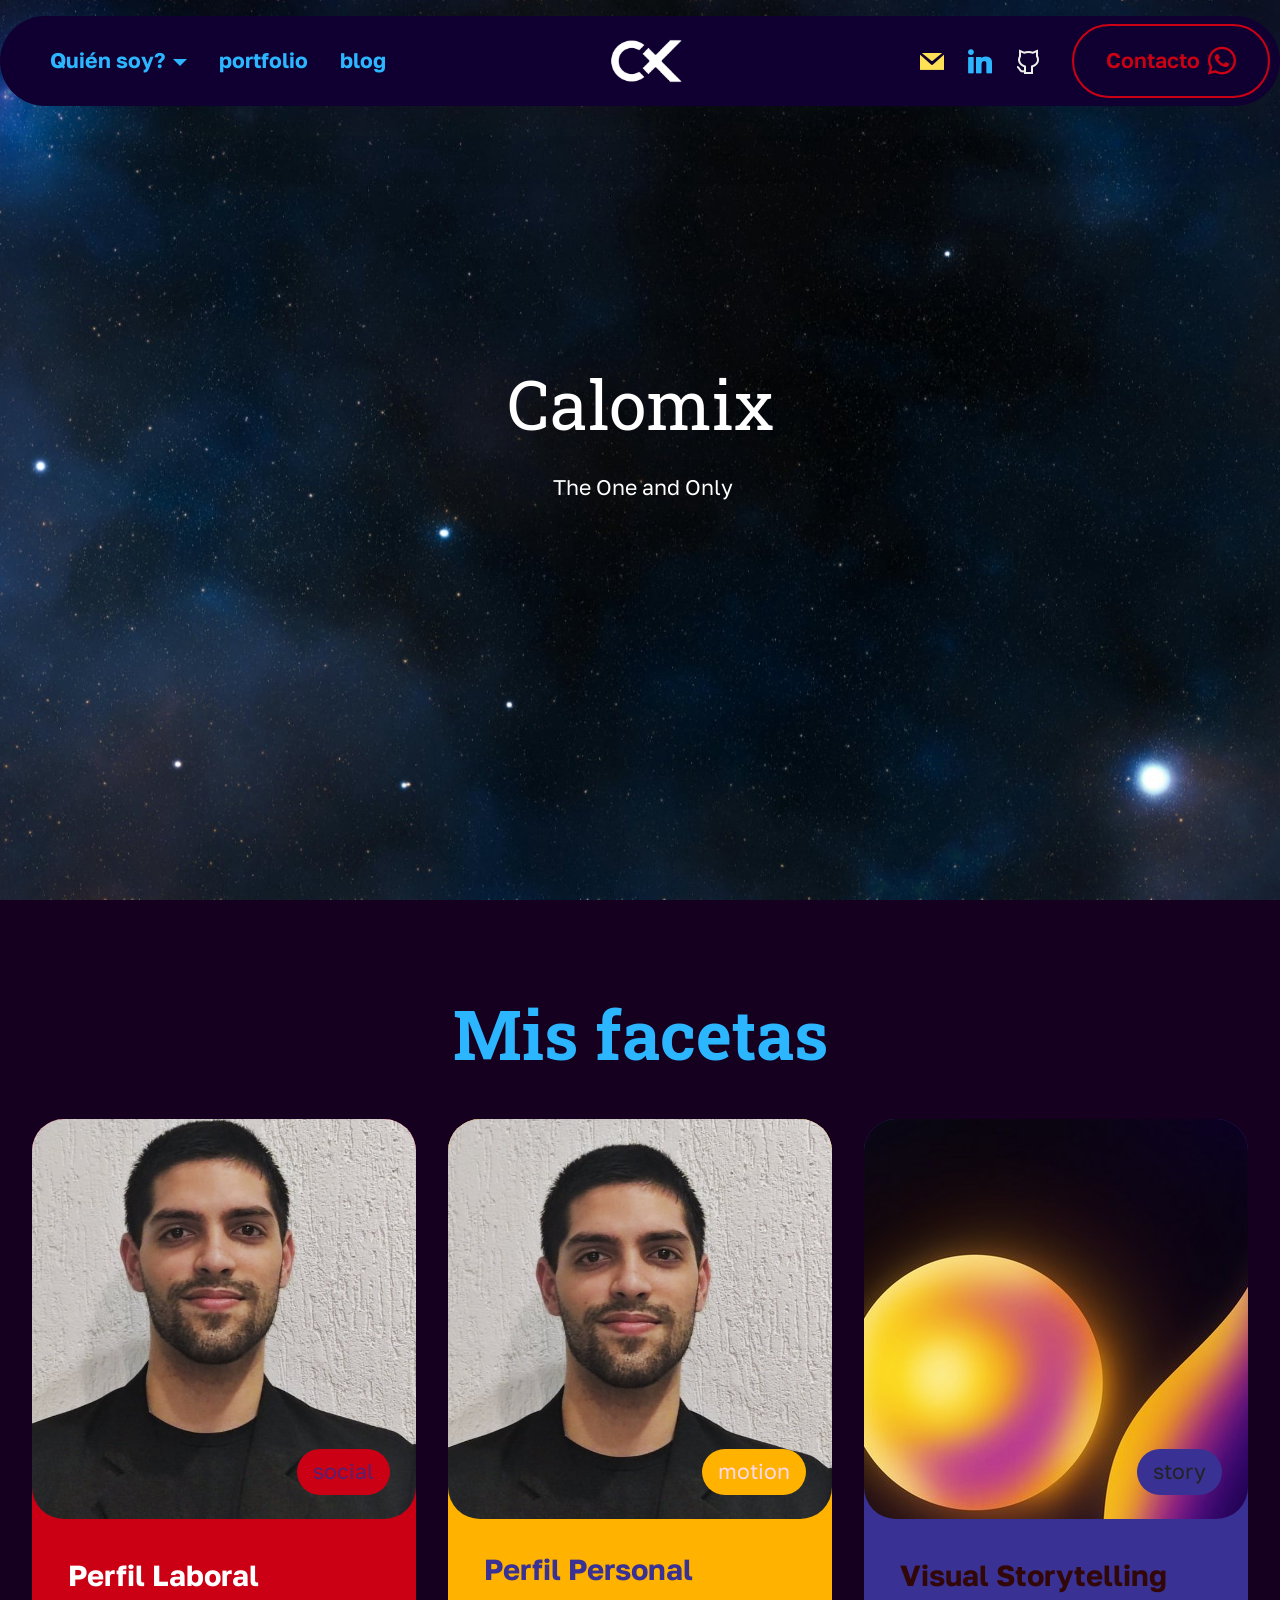
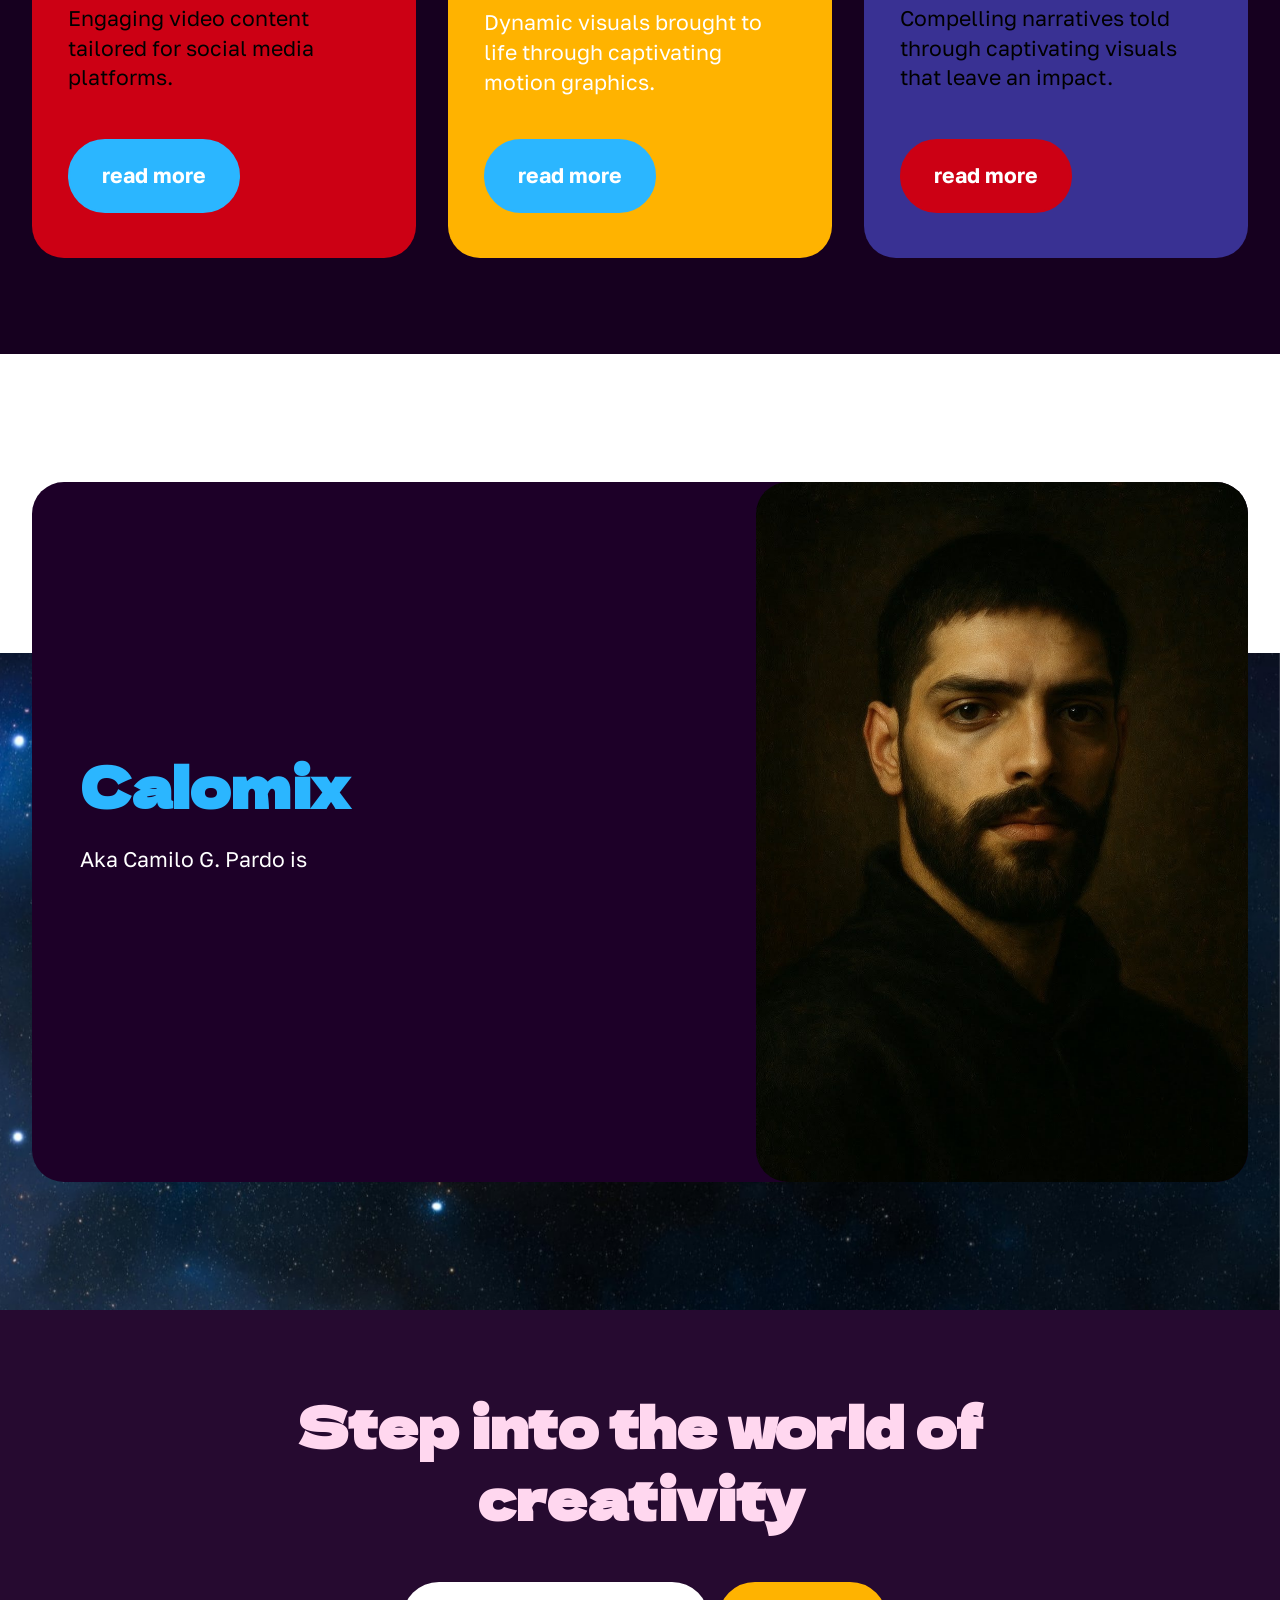
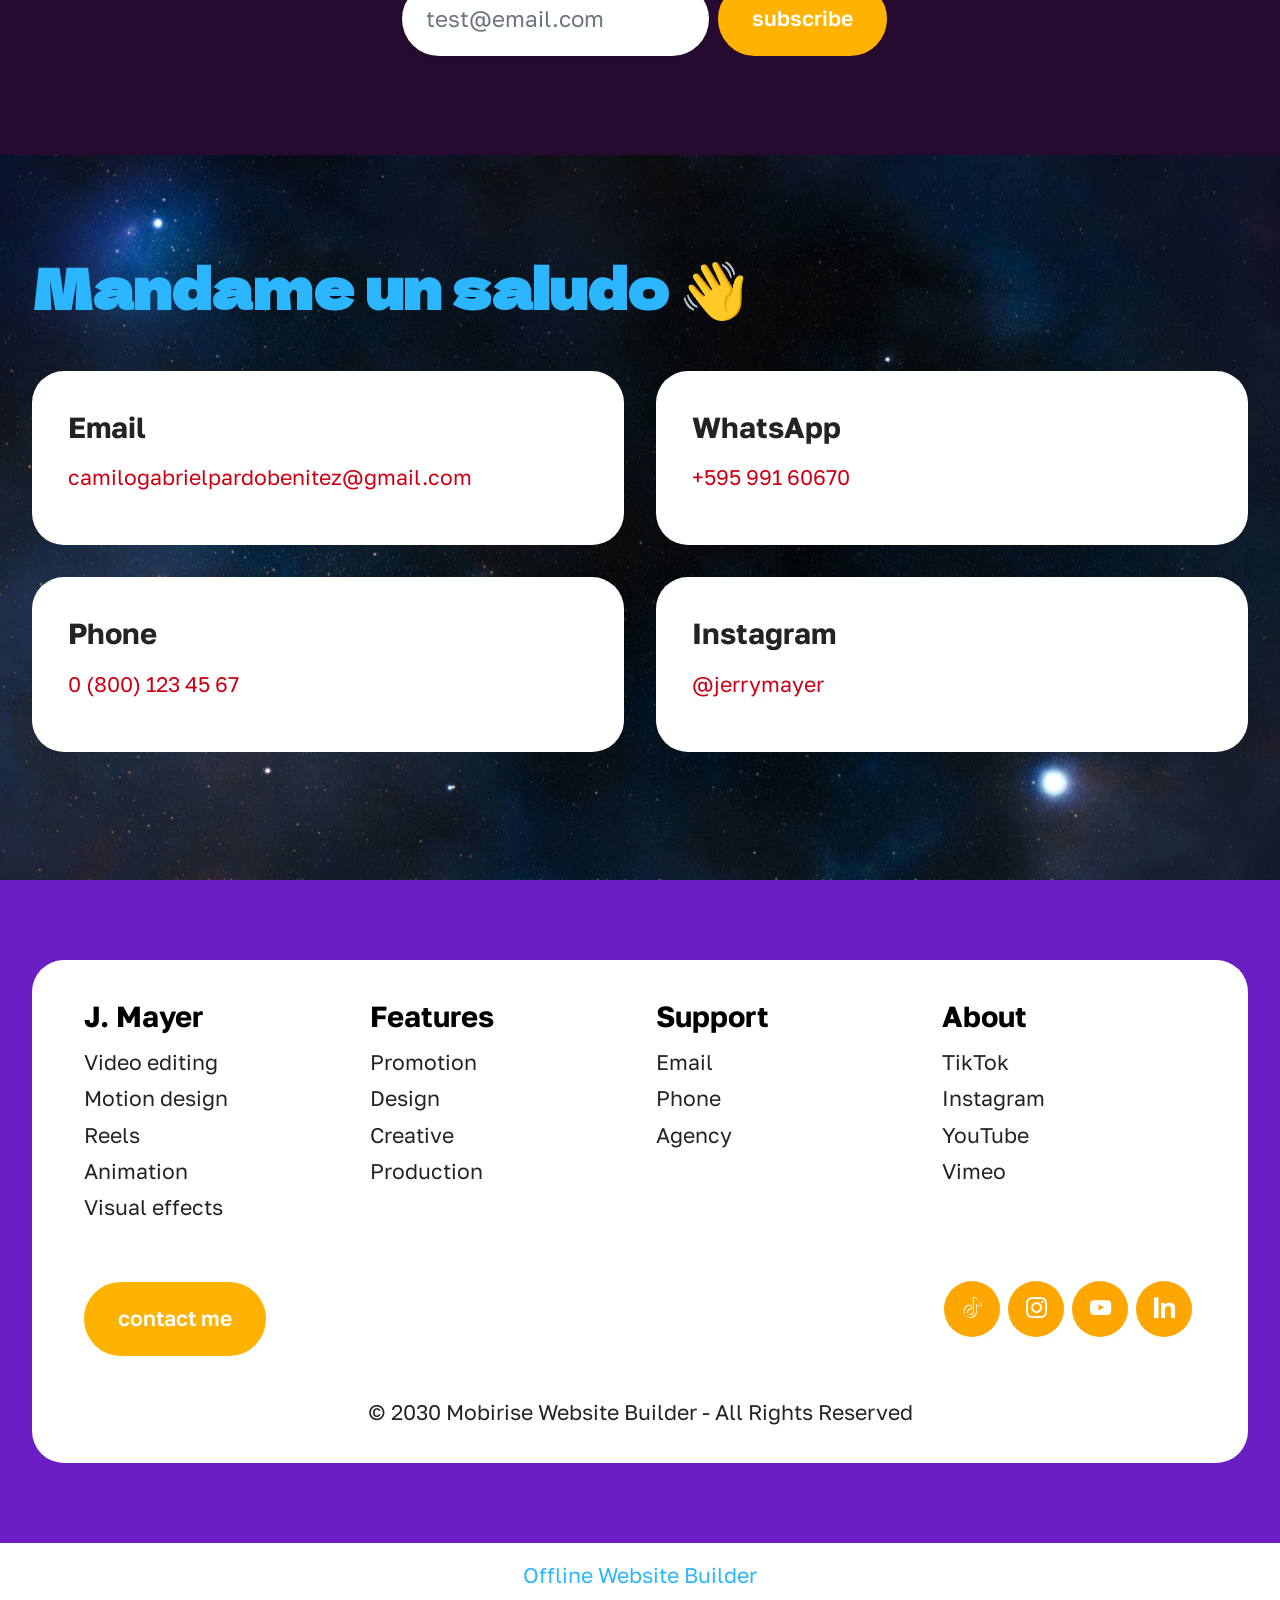
==== commit 5cbd871b: "Prueba con Meza" ====
--- a/index.html
+++ b/index.html
@@ -7,10 +7,10 @@
   <meta name="generator" content="Mobirise v6.1.12, mobirise.com">
   <meta name="viewport" content="width=device-width, initial-scale=1, minimum-scale=1">
   <link rel="shortcut icon" href="assets/images/untitled20-20260320184708-128x115.png" type="image/x-icon">
-  <meta name="description" content="">
-  
-  
-  <title>Home</title>
+  <meta name="description" content="Camilo G. Pardo, estudiante de Ingeniería Informática">
+  
+  
+  <title>Calomix</title>
   <link rel="stylesheet" href="assets/web/assets/mobirise-icons2/mobirise2.css">
   <link rel="stylesheet" href="assets/bootstrap/css/bootstrap.min.css">
   <link rel="stylesheet" href="assets/parallax/jarallax.css">
@@ -23,7 +23,7 @@
   <noscript><link rel="stylesheet" href="https://fonts.googleapis.com/css?family=Dela+Gothic+One:400&display=swap"></noscript>
   <link rel="preload" href="https://fonts.googleapis.com/css?family=Golos+Text:400,500,600,700,800,900&display=swap" as="style" onload="this.onload=null;this.rel='stylesheet'">
   <noscript><link rel="stylesheet" href="https://fonts.googleapis.com/css?family=Golos+Text:400,500,600,700,800,900&display=swap"></noscript>
-  <link rel="preload" as="style" href="assets/mobirise/css/mbr-additional.css?v=xE6nIf"><link rel="stylesheet" href="assets/mobirise/css/mbr-additional.css?v=xE6nIf" type="text/css">
+  <link rel="preload" as="style" href="assets/mobirise/css/mbr-additional.css?v=aCuf0m"><link rel="stylesheet" href="assets/mobirise/css/mbr-additional.css?v=aCuf0m" type="text/css">
 
   
   
@@ -53,8 +53,8 @@
 				</div>
 			</button>
 			<div class="collapse navbar-collapse" id="navbarSupportedContent">
-				<ul class="navbar-nav nav-dropdown" data-app-modern-menu="true"><li class="nav-item">
-						<a class="nav-link link show text-primary display-4" href="index.html#features01-0" aria-expanded="false"><strong>Quién soy?</strong></a>
+				<ul class="navbar-nav nav-dropdown" data-app-modern-menu="true"><li class="nav-item dropdown">
+						<a class="nav-link link show text-primary dropdown-toggle display-4" href="index.html#features01-0" aria-expanded="false" data-toggle="dropdown-submenu" data-bs-toggle="dropdown" data-bs-auto-close="outside"><strong>Quién soy?</strong></a><div class="dropdown-menu" data-bs-popper="none" aria-labelledby="dropdown-753"><a class="show text-primary dropdown-item display-4" href="index.html#features01-0">New Item</a></div>
 					</li><li class="nav-item">
 						<a class="nav-link link text-primary display-4" href="index.html#gallery01-2"><strong>portfolio</strong></a>
 					</li>
@@ -66,10 +66,10 @@
 					<a class="iconfont-wrapper" href="mailto:camilogabrielpardobenitez@gmail.com?subject=Hey%20Calomix!">
 						<span class="p-2 mbr-iconfont socicon-mail socicon" style="color: rgb(255, 225, 85); fill: rgb(255, 225, 85);"></span>
 					</a>
-					<a class="iconfont-wrapper" href="https://mobiri.se" target="_blank">
+					<a class="iconfont-wrapper" href="https://www.linkedin.com/in/camilogpardob/" target="_blank">
 						<span class="p-2 mbr-iconfont socicon-linkedin socicon" style="color: rgb(43, 182, 255); fill: rgb(43, 182, 255);"></span>
 					</a>
-					<a class="iconfont-wrapper" href="https://wa.me/595991650670">
+					<a class="iconfont-wrapper" href="https://github.com/Calomix">
 						<span class="p-2 mbr-iconfont mobi-mbri-github mobi-mbri" style="color: rgb(237, 239, 235); fill: rgb(237, 239, 235);"></span>
 					</a>
 					
@@ -80,20 +80,17 @@
 	</nav>
 </section>
 
-<section data-bs-version="5.1" class="header09 startm5 cid-verWIFAzpU mbr-fullscreen" id="header09-2">	
+<section data-bs-version="5.1" class="header09 startm5 cid-verWIFAzpU mbr-fullscreen mbr-parallax-background" id="header09-2">	
     
 	
 	
 	<div class="container-fluid">
 		<div class="row">
 			<div class="content-wrap col-12 col-md-8">
-				<h1 class="mbr-section-title mbr-fonts-style mbr-white mb-4 display-1">
-					<strong>Calomix</strong></h1>
+				<h1 class="mbr-section-title mbr-fonts-style mbr-white mb-4 display-1">Calomix</h1>
 				
-				<p class="mbr-fonts-style mbr-text mbr-white mb-4 display-7">The one and only.</p>
-				<div class="mbr-section-btn"><a class="btn btn-primary display-7" href="https://mobiri.se">
-						Learn more
-					</a></div>
+				<p class="mbr-fonts-style mbr-text mbr-white mb-4 display-7">&nbsp;The One and Only</p>
+				
 			</div>
 		</div>
 	</div>
@@ -107,7 +104,7 @@
   <div class="container-fluid">
     <div class="row justify-content-center mb-5">
       <div class="col-12">
-        <h3 class="mbr-section-title mbr-fonts-style align-center mb-0 display-2"><strong>Projects I make</strong></h3>
+        <h3 class="mbr-section-title mbr-fonts-style align-center mb-0 display-1"><strong>Mis facetas</strong></h3>
         
       </div>
     </div>
@@ -115,7 +112,7 @@
       <div class="col-sm-6 col-md-12 mb-3 mb-lg-0 col-lg-4">
         <div class="card-wrap card1">
           <div class="image-wrap">
-            <img src="assets/images/gallery7.webp" alt="Mobirise Website Builder">
+            <img src="assets/images/picsart-24-11-27-09-34-17-298-1080x1080.webp" alt="Mobirise Website Builder">
             <div class="social-row display-7">
               <div class="soc-item tag1">
                 <span class="tag1 mbr-fonts-style display-7">
@@ -124,12 +121,12 @@
             </div>
           </div>
           <div class="content-wrap">
-            <h5 class="mbr-card-title card-title1 mbr-fonts-style align-left mb-2 display-5"><strong>Social Media Video</strong></h5>
+            <h5 class="mbr-card-title card-title1 mbr-fonts-style align-left mb-2 display-5"><strong>Perfil Laboral</strong></h5>
             
             <p class="card-text1 mbr-fonts-style align-left mb-3 display-7">
               Engaging video content tailored for social media platforms.
             </p>
-            <div class="mbr-section-btn align-left content-footer"><a class="btn article-btn btn-danger display-7" href="https://mobiri.se"><strong>read more</strong></a></div>
+            <div class="mbr-section-btn align-left content-footer"><a class="btn article-btn btn-info display-7" href="https://mobiri.se"><strong>read more</strong></a></div>
           </div>
         </div>
       </div>
@@ -137,7 +134,7 @@
       <div class="col-sm-6 col-md-12 mb-3 mb-lg-0 col-lg-4">
         <div class="card-wrap card2">
           <div class="image-wrap">
-            <img src="assets/images/gallery1.webp" alt="Mobirise Website Builder">
+            <img src="assets/images/picsart-24-11-27-09-34-17-297-1080x1080.webp" alt="Mobirise Website Builder">
             <div class="social-row display-7">
               <div class="soc-item tag2">
                 <span class="tag2 mbr-fonts-style display-7">
@@ -146,7 +143,7 @@
             </div>
           </div>
           <div class="content-wrap">
-            <h5 class="mbr-card-title card-title2 mbr-fonts-style align-left mb-2 display-5"><strong>Motion Design</strong></h5>
+            <h5 class="mbr-card-title card-title2 mbr-fonts-style align-left mb-2 display-5"><p><strong>Perfil Personal</strong>&nbsp;&nbsp;&nbsp;&nbsp;</p></h5>
             
             <p class="card-text2 mbr-fonts-style align-left mb-3 display-7">
               Dynamic visuals brought to life through captivating motion graphics.<br>
@@ -172,7 +169,7 @@
             <p class="card-text3 mbr-fonts-style align-left mb-3 display-7">
               Compelling narratives told through captivating visuals that leave an impact.
             </p>
-            <div class="mbr-section-btn btn-section align-left content-footer"><a class="btn article-btn btn-success display-7" href="https://mobiri.se"><strong>read more</strong></a></div>
+            <div class="mbr-section-btn btn-section align-left content-footer"><a class="btn article-btn btn-success display-7" href="page1.html#footer01-4"><strong>read more</strong></a></div>
           </div>
         </div>
       </div>
@@ -182,29 +179,7 @@
   </div>
 </section>
 
-<section data-bs-version="5.1" class="header7 cid-tHeG8PGECK mbr-parallax-background" id="header07-3">
-  
-
-  
-  
-  <div class="topbg"></div>
-  <div class="align-center container">
-    <div class="row justify-content-center">
-      <div class="col-md-12 col-lg-9">
-        <h1 class="mbr-section-title mbr-fonts-style mb-4 display-1"><strong>Calomix</strong></h1>
-        <p class="mbr-text mbr-fonts-style mb-4 display-7">
-          Jr. Developer</p>
-        
-      </div>
-    </div>
-
-    <div class="row mt-5 justify-content-center">
-      <div class="mbr-figure col-12 col-md-12"><iframe class="mbr-embedded-video" src="https://www.youtube.com/embed/rC41a8PRwlE?rel=0&amp;amp;mute=1&amp;showinfo=0&amp;autoplay=1&amp;loop=1&amp;playlist=rC41a8PRwlE" width="1280" height="720" frameborder="0" allowfullscreen></iframe></div>
-    </div>
-  </div>
-</section>
-
-<section data-bs-version="5.1" class="article05 cid-tIsj2q7oBw" id="article05-1">
+<section data-bs-version="5.1" class="article05 cid-tIsj2q7oBw mbr-parallax-background" id="article05-1">
   
 
   
@@ -216,287 +191,19 @@
         <div class="card-wrapper">
           <div class="row">
             <div class="col-12 col-md-12 col-lg-5 image-wrapper">
-              <img class="w-100" src="assets/images/leilani-angel-k84vnnzxmtq-unsplash-cr-1.webp" alt="Mobirise Website Builder">
+              <img class="w-100" src="assets/images/chatgpt20image20jul2042020252003-31-4320pm-1024x1536.webp" alt="Mobirise Website Builder">
             </div>
             <div class="col-12 col-lg col-md-12">
               <div class="text-wrapper align-left">
-                <h1 class="mbr-section-title mbr-fonts-style mb-4 display-2"><strong>About me</strong></h1>
+                <h1 class="mbr-section-title mbr-fonts-style mb-4 display-2"><p><strong>Calomix</strong></p></h1>
                 <p class="mbr-text mbr-fonts-style mb-4 display-7">
-                  My goal is to craft visuals that resonate with audiences, evoke emotions, and inspire connections. I am dedicated to delivering high-quality work that exceeds expectations and brings your creative vision to life. Let's collaborate and create something truly remarkable together.<br>
+                  Aka Camilo G. Pardo is&nbsp;<br>
                 </p>
-                <div class="mbr-section-btn mt-3"><a class="btn btn-lg btn-info display-7" href="https://mobiri.se">contact me</a></div>
+                
               </div>
             </div>
           </div>
         </div>
-      </div>
-    </div>
-  </div>
-</section>
-
-<section data-bs-version="5.1" class="gallery1 mbr-gallery cid-tIsjhWS5IM" id="gallery01-2">
-    
-
-    
-    
-
-    <div class="container-fluid">
-        <div class="mbr-section-head mb-5">
-            <h3 class="mbr-section-title mbr-fonts-style align-center m-0 display-2"><strong>Latest works</strong></h3>
-            
-        </div>
-        <div class="row mbr-gallery mt-4">
-            <div class="col-12 col-md-6 col-lg-3 item gallery-image active">
-                <div class="item-wrapper mb-3" data-toggle="modal" data-bs-toggle="modal" data-target="#ves9Qeaskl-modal" data-bs-target="#ves9Qeaskl-modal">
-                    <img class="w-100" src="assets/images/gallery1.webp" alt="Mobirise Website Builder" data-slide-to="0" data-bs-slide-to="0" data-target="#lb-ves9Qeaskl" data-bs-target="#lb-ves9Qeaskl">
-                    <div class="icon-wrapper">
-                        <span class="mobi-mbri mobi-mbri-search mbr-iconfont mbr-iconfont-btn"></span>
-                    </div>
-                </div>
-                
-            </div>
-            <div class="col-12 col-md-6 col-lg-3 item gallery-image">
-                <div class="item-wrapper mb-3" data-toggle="modal" data-bs-toggle="modal" data-target="#ves9Qeaskl-modal" data-bs-target="#ves9Qeaskl-modal">
-                    <img class="w-100" src="assets/images/gallery2.webp" alt="Mobirise Website Builder" data-slide-to="1" data-bs-slide-to="1" data-target="#lb-ves9Qeaskl" data-bs-target="#lb-ves9Qeaskl">
-                    <div class="icon-wrapper">
-                        <span class="mobi-mbri mobi-mbri-search mbr-iconfont mbr-iconfont-btn"></span>
-                    </div>
-                </div>
-                
-            </div>
-            <div class="col-12 col-md-6 col-lg-3 item gallery-image">
-                <div class="item-wrapper mb-3" data-toggle="modal" data-bs-toggle="modal" data-target="#ves9Qeaskl-modal" data-bs-target="#ves9Qeaskl-modal">
-                    <img class="w-100" src="assets/images/gallery3.webp" alt="Mobirise Website Builder" data-slide-to="2" data-bs-slide-to="2" data-target="#lb-ves9Qeaskl" data-bs-target="#lb-ves9Qeaskl">
-                    <div class="icon-wrapper">
-                        <span class="mobi-mbri mobi-mbri-search mbr-iconfont mbr-iconfont-btn"></span>
-                    </div>
-                </div>
-                
-            </div>
-            <div class="col-12 col-md-6 col-lg-3 item gallery-image">
-                <div class="item-wrapper mb-3" data-toggle="modal" data-bs-toggle="modal" data-target="#ves9Qeaskl-modal" data-bs-target="#ves9Qeaskl-modal">
-                    <img class="w-100" src="assets/images/gallery4.webp" alt="Mobirise Website Builder" data-slide-to="3" data-bs-slide-to="3" data-target="#lb-ves9Qeaskl" data-bs-target="#lb-ves9Qeaskl">
-                    <div class="icon-wrapper">
-                        <span class="mobi-mbri mobi-mbri-search mbr-iconfont mbr-iconfont-btn"></span>
-                    </div>
-                </div>
-                
-            </div>
-            <div class="col-12 col-md-6 col-lg-3 item gallery-image">
-                <div class="item-wrapper mb-3" data-toggle="modal" data-bs-toggle="modal" data-target="#ves9Qeaskl-modal" data-bs-target="#ves9Qeaskl-modal">
-                    <img class="w-100" src="assets/images/gallery5.webp" alt="Mobirise Website Builder" data-slide-to="4" data-bs-slide-to="4" data-target="#lb-ves9Qeaskl" data-bs-target="#lb-ves9Qeaskl">
-                    <div class="icon-wrapper">
-                        <span class="mobi-mbri mobi-mbri-search mbr-iconfont mbr-iconfont-btn"></span>
-                    </div>
-                </div>
-                
-            </div>
-            <div class="col-12 col-md-6 col-lg-3 item gallery-image">
-                <div class="item-wrapper mb-3" data-toggle="modal" data-bs-toggle="modal" data-target="#ves9Qeaskl-modal" data-bs-target="#ves9Qeaskl-modal">
-                    <img class="w-100" src="assets/images/gallery6.webp" alt="Mobirise Website Builder" data-slide-to="5" data-bs-slide-to="5" data-target="#lb-ves9Qeaskl" data-bs-target="#lb-ves9Qeaskl">
-                    <div class="icon-wrapper">
-                        <span class="mobi-mbri mobi-mbri-search mbr-iconfont mbr-iconfont-btn"></span>
-                    </div>
-                </div>
-                
-            </div>
-            <div class="col-12 col-md-6 col-lg-3 item gallery-image">
-                <div class="item-wrapper mb-3" data-toggle="modal" data-bs-toggle="modal" data-target="#ves9Qeaskl-modal" data-bs-target="#ves9Qeaskl-modal">
-                    <img class="w-100" src="assets/images/gallery7.webp" alt="Mobirise Website Builder" data-slide-to="6" data-bs-slide-to="6" data-target="#lb-ves9Qeaskl" data-bs-target="#lb-ves9Qeaskl">
-                    <div class="icon-wrapper">
-                        <span class="mobi-mbri mobi-mbri-search mbr-iconfont mbr-iconfont-btn"></span>
-                    </div>
-                </div>
-                
-            </div><div class="col-12 col-md-6 col-lg-3 item gallery-image">
-                <div class="item-wrapper mb-3" data-toggle="modal" data-bs-toggle="modal" data-target="#ves9Qeaskl-modal" data-bs-target="#ves9Qeaskl-modal">
-                    <img class="w-100" src="assets/images/gallery8.webp" alt="Mobirise Website Builder" data-slide-to="7" data-bs-slide-to="7" data-target="#lb-ves9Qeaskl" data-bs-target="#lb-ves9Qeaskl">
-                    <div class="icon-wrapper">
-                        <span class="mobi-mbri mobi-mbri-search mbr-iconfont mbr-iconfont-btn"></span>
-                    </div>
-                </div>
-                
-            </div>
-            
-        </div>
-
-        <div class="modal mbr-slider" tabindex="-1" role="dialog" aria-hidden="true" id="ves9Qeaskl-modal">
-            <div class="modal-dialog" role="document">
-                <div class="modal-content">
-                    <div class="modal-body">
-                        <div class="carousel slide" id="lb-ves9Qeaskl" data-ride="carousel" data-bs-ride="carousel" data-interval="3000" data-bs-interval="3000">
-                            <div class="carousel-inner">
-                                <div class="carousel-item active">
-                                    <img class="d-block w-100" src="assets/images/gallery1.webp" alt="Mobirise Website Builder">
-                                </div>
-                                <div class="carousel-item">
-                                    <img class="d-block w-100" src="assets/images/gallery2.webp" alt="Mobirise Website Builder">
-                                </div>
-                                <div class="carousel-item">
-                                    <img class="d-block w-100" src="assets/images/gallery3.webp" alt="Mobirise Website Builder">
-                                </div>
-                                <div class="carousel-item">
-                                    <img class="d-block w-100" src="assets/images/gallery4.webp" alt="Mobirise Website Builder">
-                                </div>
-                                <div class="carousel-item">
-                                    <img class="d-block w-100" src="assets/images/gallery5.webp" alt="Mobirise Website Builder">
-                                </div>
-                                <div class="carousel-item">
-                                    <img class="d-block w-100" src="assets/images/gallery6.webp" alt="Mobirise Website Builder">
-                                </div>
-                                <div class="carousel-item">
-                                    <img class="d-block w-100" src="assets/images/gallery7.webp" alt="Mobirise Website Builder">
-                                </div><div class="carousel-item">
-                                    <img class="d-block w-100" src="assets/images/gallery8.webp" alt="Mobirise Website Builder">
-                                </div>
-                                
-                            </div>
-                            <ol class="carousel-indicators">
-                                <li data-slide-to="0" data-bs-slide-to="0" class="active" data-target="#lb-ves9Qeaskl" data-bs-target="#lb-ves9Qeaskl"></li>
-                                <li data-slide-to="1" data-bs-slide-to="1" data-target="#lb-ves9Qeaskl" data-bs-target="#lb-ves9Qeaskl"></li>
-                                <li data-slide-to="2" data-bs-slide-to="2" data-target="#lb-ves9Qeaskl" data-bs-target="#lb-ves9Qeaskl"></li>
-                                <li data-slide-to="3" data-bs-slide-to="3" data-target="#lb-ves9Qeaskl" data-bs-target="#lb-ves9Qeaskl"></li>
-                                <li data-slide-to="4" data-bs-slide-to="4" data-target="#lb-ves9Qeaskl" data-bs-target="#lb-ves9Qeaskl"></li>
-                                <li data-slide-to="5" data-bs-slide-to="5" data-target="#lb-ves9Qeaskl" data-bs-target="#lb-ves9Qeaskl"></li>
-                                <li data-slide-to="6" data-bs-slide-to="6" data-target="#lb-ves9Qeaskl" data-bs-target="#lb-ves9Qeaskl"></li>
-                                <li data-slide-to="7" data-bs-slide-to="7" data-target="#lb-ves9Qeaskl" data-bs-target="#lb-ves9Qeaskl"></li>
-                            </ol>
-                            <a role="button" href="" class="close" data-dismiss="modal" data-bs-dismiss="modal" aria-label="Close">
-                            </a>
-                            <a class="carousel-control-prev carousel-control" role="button" data-slide="prev" data-bs-slide="prev" href="#lb-ves9Qeaskl">
-                                <span class="mobi-mbri mobi-mbri-arrow-prev" aria-hidden="true"></span>
-                                <span class="sr-only visually-hidden">Previous</span>
-                            </a>
-                            <a class="carousel-control-next carousel-control" role="button" data-slide="next" data-bs-slide="next" href="#lb-ves9Qeaskl">
-                                <span class="mobi-mbri mobi-mbri-arrow-next" aria-hidden="true"></span>
-                                <span class="sr-only visually-hidden">Next</span>
-                            </a>
-                        </div>
-                    </div>
-                </div>
-            </div>
-        </div>
-    </div>
-</section>
-
-<section data-bs-version="5.1" class="pricing1 cid-tIsjMsRA0K" id="pricing01-3">
-  
-  
-  <div class="container">
-    <div class="mbr-section-head mb-5">
-      <h4 class="mbr-section-title mbr-fonts-style align-left mb-0 display-2">
-        <strong>Prices</strong>
-      </h4>
-      <h5 class="mbr-section-subtitle mbr-fonts-style align-left mt-4 mb-0 display-7">Custom pricing based on the scope and requirements of the project. Contact Jerry Mayer for a personalized quote.</h5>
-    </div>
-    <div class="row mt-4"> 
-      <div class="item features-without-image col-12 col-md-6 col-lg-4 item-mb">
-        <div class="item-wrapper">
-          <div class="item-head">
-            <h5 class="item-title mbr-fonts-style mb-0 display-5">
-              <strong>Commercial</strong>
-            </h5>
-            <h6 class="item-subtitle mbr-fonts-style mt-0 mb-0 display-7">Starting at <strong>$150</strong> per project</h6>
-          </div>
-          <div class="item-content">
-            <p class="mbr-text mbr-fonts-style display-7">
-              Professional video editing for various purposes such as commercials, music and corporate videos, short films.
-            </p>
-          </div>
-          <div class="mbr-section-btn item-footer"><a href="index.html#contacts01-5" class="btn item-btn btn-success display-7">contact me</a></div>
-        </div>
-      </div>
-
-      <div class="item features-without-image col-12 col-md-6 col-lg-4 item-mb">
-        <div class="item-wrapper">
-          <div class="item-head">
-            <h5 class="item-title mbr-fonts-style mb-0 display-5">
-              <strong>Motion</strong>
-            </h5>
-            <h6 class="item-subtitle mbr-fonts-style mt-0 mb-0 display-7">Starting at <strong>$200</strong> per project</h6>
-          </div>
-          <div class="item-content">
-            <p class="mbr-text mbr-fonts-style display-7">
-              Creation of visually stunning motion graphics and animations to enhance your videos and presentations.
-            </p>
-          </div>
-          <div class="mbr-section-btn item-footer"><a href="index.html#contacts01-5" class="btn item-btn btn-success display-7">contact me</a></div>
-        </div>
-      </div>
-
-      <div class="item features-without-image col-12 col-md-6 col-lg-4 item-mb">
-        <div class="item-wrapper">
-          <div class="item-head">
-            <h5 class="item-title mbr-fonts-style mb-0 display-5">
-              <strong>Reels</strong>
-            </h5>
-            <h6 class="item-subtitle mbr-fonts-style mt-0 mb-0 display-7">Starting at <strong>$100</strong> per video</h6>
-          </div>
-          <div class="item-content">
-            <p class="mbr-text mbr-fonts-style display-7">
-              Attention-grabbing short videos, reels, and content for platforms like Instagram, TikTok, and YouTube.
-            </p>
-          </div>
-          <div class="mbr-section-btn item-footer"><a href="index.html#contacts01-5" class="btn item-btn btn-success display-7">contact me</a></div>
-        </div>
-      </div>
-      
-    </div>
-  </div>
-</section>
-
-<section data-bs-version="5.1" class="form5 cid-tIskrx6sZd" id="form02-4">
-    
-    
-    <div class="container">
-        <div class="mbr-section-head mb-5">
-            <h3 class="mbr-section-title mbr-fonts-style align-center mb-0 display-2"><strong>Send me a message</strong></h3>
-            
-        </div>
-        <div class="row justify-content-center mt-4">
-            <div class="col-lg-8 mx-auto mbr-form" data-form-type="formoid">
-                <form action="https://mobirise.eu/" method="POST" class="mbr-form form-with-styler" data-form-title="Form Name"><input type="hidden" name="email" data-form-email="true" value="4Pc1W9FCmjagi/XJ8mYLQpBl34tb/EDZwjery6uGy21fQP+9ZQ+Iq/bIS4gTjCB6P9zHcaEVS/yoqOZj1Qee+2pM2g1Q4cyoV54CkRLlTOVk8NkQwA6n1qGgfeCfQPDD">
-                    <div class="row">
-                        <div hidden="hidden" data-form-alert="" class="alert alert-success col-12">Thanks for filling out the form!</div>
-                        <div hidden="hidden" data-form-alert-danger="" class="alert alert-danger col-12">
-                            Oops...! some problem!
-                        </div>
-                    </div>
-                    <div class="dragArea row">
-                        <div class="col-md col-sm-12 form-group mb-3" data-for="name">
-                            <input type="text" name="name" placeholder="Name" data-form-field="name" class="form-control" value="" id="name-form02-4">
-                        </div>
-                        <div class="col-md col-sm-12 form-group mb-3" data-for="email">
-                            <input type="email" name="email" placeholder="E-mail" data-form-field="email" class="form-control" value="" id="email-form02-4">
-                        </div>
-                        <div class="col-12 form-group mb-3" data-for="phone">
-                            <input type="tel" name="phone" placeholder="Phone" data-form-field="phone" class="form-control" value="" id="phone-form02-4">
-                        </div>
-                        <div class="col-12 form-group mb-3" data-for="textarea">
-                            <textarea name="textarea" placeholder="Message" data-form-field="textarea" class="form-control" id="textarea-form02-4"></textarea>
-                        </div>
-                        <div class="col-lg-12 col-md-12 col-sm-12 align-center mbr-section-btn"><button type="submit" class="btn btn-primary display-7">send</button></div>
-                    </div>
-                </form>
-            </div>
-        </div>
-    </div>
-</section>
-
-<section data-bs-version="5.1" class="header16 cid-verVTE61DM mbr-fullscreen mbr-parallax-background" id="header17-1">
-  
-  
-  <div class="container-fluid">
-    <div class="row">
-      <div class="content-wrap col-12 col-md-12">
-        <h1 class="mbr-section-title mbr-fonts-style mbr-white mb-4 display-1">
-          <strong><br>Parallax background</strong>
-        </h1>
-        
-        <p class="mbr-fonts-style mbr-text mbr-white mb-4 display-7">Full-screen block with parallax image background and flexible
-          configuration, free vertical and horizontal
-          content alignment.&nbsp;</p>
-        <div class="mbr-section-btn"><a class="btn btn-white-outline display-7" href="https://mobiri.se">Learn More</a></div>
       </div>
     </div>
   </div>
@@ -518,7 +225,7 @@
 
 				<div class="text-wrapper align-left" data-form-type="formoid">
 					<!--Formbuilder Form-->
-					<form action="https://mobirise.eu/" method="POST" class="mbr-form form-with-styler" data-form-title="Form Name"><input type="hidden" name="email" data-form-email="true" value="pT6XvzwnjxT27/WNgEvvRuc8N8SCaWqTDUqcQNkrVjlMclucCrc8TTW0WYZhSjl40FeddmtJ2xCDQee80q3voo8FMOzg3uZkzGbfj5xp+IFnLsOUK46tlsIByHqRuX4e">
+					<form action="https://mobirise.eu/" method="POST" class="mbr-form form-with-styler" data-form-title="Form Name"><input type="hidden" name="email" data-form-email="true" value="fGhKPj8Gm2nTxkB5s06/NlZSoxeHLqgHpeg5PXCluQ27diw9Mo3aBx7GJjqATUYmfSYCLHZXtO1iTkuksAOZ/zZ1a1su+w5/dXqNii+5J6vt3WJPvW/t62IUk8Mr7AtB">
 						<div class="row">
 							<div hidden="hidden" data-form-alert="" class="alert alert-success col-12">Thanks for filling out the form!</div>
 							<div hidden="hidden" data-form-alert-danger="" class="alert alert-danger col-12">
@@ -546,19 +253,26 @@
     
     <div class="container">
         <div class="mbr-section-head mb-5">
-            <h3 class="mbr-section-title mbr-fonts-style align-center mb-0 display-2"><strong>Drop me a line 👋</strong></h3>
+            <h3 class="mbr-section-title mbr-fonts-style align-center mb-0 display-2"><strong>Mandame un saludo 👋</strong></h3>
             
         </div>
         <div class="row">
+            
+            
             <div class="item features-without-image col-12 col-md-6 active">
                 <div class="item-wrapper">
                     <div class="text-wrapper">
                         <h6 class="card-title mbr-fonts-style mb-3 display-5">
                             <strong>Email</strong>
                         </h6>
-                        <p class="mbr-text mbr-fonts-style display-7">
-                            <a href="mailto:jerry@email.com" class="text-success text-primary">jerry@email.com</a>
-                        </p>
+                        <p class="mbr-text mbr-fonts-style display-7"><a href="mailto:camilogabrielpardobenitez@gmail.com?subject=Hey%20Calomix!" class="text-success">camilogabrielpardobenitez@gmail.com</a><br></p>
+                    </div>
+                </div>
+            </div><div class="item features-without-image col-12 col-md-6">
+                <div class="item-wrapper">
+                    <div class="text-wrapper">
+                        <h6 class="card-title mbr-fonts-style mb-3 display-5"><strong>WhatsApp</strong></h6>
+                        <p class="mbr-text mbr-fonts-style display-7"><a href="https://wa.me/59599160670" class="text-success">+595 991 60670</a></p>
                     </div>
                 </div>
             </div><div class="item features-without-image col-12 col-md-6">
@@ -573,17 +287,6 @@
                     </div>
                 </div>
             </div>
-            
-            <div class="item features-without-image col-12 col-md-6">
-                <div class="item-wrapper">
-                    <div class="text-wrapper">
-                        <h6 class="card-title mbr-fonts-style mb-3 display-5"><strong>WhatsApp</strong></h6>
-                        <p class="mbr-text mbr-fonts-style display-7">
-                            <a href="https://wa.me/1234567890" class="text-success">+1 234 567890</a>
-                        </p>
-                    </div>
-                </div>
-            </div>
             <div class="item features-without-image col-12 col-md-6">
                 <div class="item-wrapper">
                     <div class="text-wrapper">
@@ -595,71 +298,6 @@
             </div>
         </div>
     </div>
-</section>
-
-<section data-bs-version="5.1" class="features03 cid-tIsljcLokI" id="features03-6">
-	
-	
-	<div class="container-fluid">
-		<div class="mbr-section-head mb-5">
-			<h4 class="mbr-section-title mbr-fonts-style align-center mb-0 display-2"><strong>My Blog</strong></h4>
-			
-		</div>
-		<div class="row">
-			<div class="item features-image col-12 col-md-6 col-lg-6 active">
-				<div class="item-wrapper">
-					<div class="item-img mb-3">
-						<img src="assets/images/mae-mu-xtrl02zuzxe-unsplash.webp" alt="Mobirise Website Builder" title="">
-					</div>
-					<div class="item-content align-left">
-						<h5 class="item-title mbr-fonts-style mt-0 mb-3 display-7">Bringing inanimate objects to captivating life</h5>
-						<h6 class="item-subtitle mbr-fonts-style mb-3 display-5"><strong>Stop motion animation</strong></h6>
-						
-						<div class="mbr-section-btn item-footer"><a href="" class="btn item-btn btn-warning-outline display-7">read more</a></div>
-					</div>
-				</div>
-			</div>
-			<div class="item features-image col-12 col-md-6 col-lg-6">
-				<div class="item-wrapper">
-					<div class="item-img mb-3">
-						<img src="assets/images/milad-fakurian-wnshbf-btbo-unsplash.webp" alt="Mobirise Website Builder" title="" data-slide-to="1" data-bs-slide-to="1">
-					</div>
-					<div class="item-content align-left">
-						<h5 class="item-title mbr-fonts-style mb-3 mt-0 display-7">Enhancing mood and aesthetics with color manipulation</h5>
-						<h6 class="item-subtitle mbr-fonts-style mb-3 display-5"><strong>Color Grading</strong></h6>
-						
-						<div class="mbr-section-btn item-footer"><a href="" class="btn item-btn btn-warning-outline display-7">read more</a></div>
-					</div>
-				</div>
-			</div>
-			<div class="item features-image col-12 col-md-6 col-lg-6">
-				<div class="item-wrapper">
-					<div class="item-img mb-3">
-						<img src="assets/images/kevin-cloney-2zak5fp-p3o-unsplash.webp" alt="Mobirise Website Builder" title="" data-slide-to="2" data-bs-slide-to="2">
-					</div>
-					<div class="item-content align-left">
-						<h5 class="item-title mbr-fonts-style mb-3 mt-0 display-7">Crafting immersive visuals and engaging worlds</h5>
-						<h6 class="item-subtitle mbr-fonts-style mt-0 mb-3 display-5"><strong>3D Animation</strong></h6>
-						
-						<div class="mbr-section-btn item-footer"><a href="" class="btn item-btn btn-warning-outline display-7">read more</a></div>
-					</div>
-				</div>
-			</div>
-			<div class="item features-image col-12 col-md-6 col-lg-6">
-				<div class="item-wrapper">
-					<div class="item-img mb-3">
-						<img src="assets/images/daniela-diaz-u0lqnabx2he-unsplash.webp" alt="Mobirise Website Builder" title="" data-slide-to="3" data-bs-slide-to="3">
-					</div>
-					<div class="item-content align-left">
-						<h5 class="item-title mbr-fonts-style mb-3 mt-0 display-7">Stunning effects for an enhanced visual experience</h5>
-						<h6 class="item-subtitle mbr-fonts-style mt-0 mb-3 display-5"><strong>Visual Effects</strong></h6>
-						
-						<div class="mbr-section-btn item-footer"><a href="" class="btn item-btn btn-warning-outline display-7">read more</a></div>
-					</div>
-				</div>
-			</div>
-		</div>
-	</div>
 </section>
 
 <section data-bs-version="5.1" class="footer1 cid-tHfEgJYxcL" once="footers" id="footer01-q">
@@ -740,26 +378,7 @@
 			</div>
 		</div>
 	</div>
-</section>
-
-<section data-bs-version="5.1" class="header16 cid-verVSeyuIy mbr-fullscreen mbr-parallax-background" id="header17-0">
-  
-  
-  <div class="container-fluid">
-    <div class="row">
-      <div class="content-wrap col-12 col-md-12">
-        <h1 class="mbr-section-title mbr-fonts-style mbr-white mb-4 display-1">
-          <strong><br>Parallax background</strong>
-        </h1>
-        
-        <p class="mbr-fonts-style mbr-text mbr-white mb-4 display-7">Full-screen block with parallax image background and flexible
-          configuration, free vertical and horizontal
-          content alignment.&nbsp;</p>
-        <div class="mbr-section-btn"><a class="btn btn-white-outline display-7" href="https://mobiri.se">Learn More</a></div>
-      </div>
-    </div>
-  </div>
-</section><section class="display-7" style="padding: 0;align-items: center;justify-content: center;flex-wrap: wrap;    align-content: center;display: flex;position: relative;height: 4rem;"><a href="https://mobiri.se/" style="flex: 1 1;height: 4rem;position: absolute;width: 100%;z-index: 1;"><img alt="" style="height: 4rem;" src="[data-uri]"></a><p style="margin: 0;text-align: center;" class="display-7">&#8204;</p><a style="z-index:1" href="https://mobirise.com/builder/ai-website-generator.html">AI Website Generator</a></section><script src="assets/bootstrap/js/bootstrap.bundle.min.js"></script>  <script src="assets/parallax/jarallax.js"></script>  <script src="assets/smoothscroll/smooth-scroll.js"></script>  <script src="assets/ytplayer/index.js"></script>  <script src="assets/dropdown/js/navbar-dropdown.js"></script>  <script src="assets/theme/js/script.js"></script>  <script src="assets/formoid/formoid.min.js"></script>  
+</section><section class="display-7" style="padding: 0;align-items: center;justify-content: center;flex-wrap: wrap;    align-content: center;display: flex;position: relative;height: 4rem;"><a href="https://mobiri.se/" style="flex: 1 1;height: 4rem;position: absolute;width: 100%;z-index: 1;"><img alt="" style="height: 4rem;" src="[data-uri]"></a><p style="margin: 0;text-align: center;" class="display-7">&#8204;</p><a style="z-index:1" href="https://mobirise.com/offline-website-builder.html">Offline Website Builder</a></section><script src="assets/bootstrap/js/bootstrap.bundle.min.js"></script>  <script src="assets/parallax/jarallax.js"></script>  <script src="assets/smoothscroll/smooth-scroll.js"></script>  <script src="assets/ytplayer/index.js"></script>  <script src="assets/dropdown/js/navbar-dropdown.js"></script>  <script src="assets/theme/js/script.js"></script>  <script src="assets/formoid/formoid.min.js"></script>  
   
   
 </body>
--- a/assets/mobirise/css/mbr-additional.css
+++ b/assets/mobirise/css/mbr-additional.css
@@ -45,7 +45,7 @@
   font-size: 1.75rem;
 }
 .display-5 {
-  font-family: 'Dela Gothic One', display;
+  font-family: 'Golos Text', sans-serif;
   font-size: 2rem;
   line-height: 1.5;
 }
@@ -147,13 +147,13 @@
   border-radius: 4px;
 }
 .bg-primary {
-  background-color: #00a1e1 !important;
+  background-color: #2bb6ff !important;
 }
 .bg-success {
   background-color: #cc0014 !important;
 }
 .bg-info {
-  background-color: #000000 !important;
+  background-color: #2bb6ff !important;
 }
 .bg-warning {
   background-color: #ffffff !important;
@@ -163,8 +163,8 @@
 }
 .btn-primary,
 .btn-primary:active {
-  background-color: #00a1e1 !important;
-  border-color: #00a1e1 !important;
+  background-color: #2bb6ff !important;
+  border-color: #2bb6ff !important;
   color: #ffffff !important;
   box-shadow: none;
 }
@@ -173,15 +173,15 @@
 .btn-primary.focus,
 .btn-primary.active {
   color: inherit;
-  background-color: #15bcff !important;
-  border-color: #15bcff !important;
+  background-color: #5ec8ff !important;
+  border-color: #5ec8ff !important;
   box-shadow: none;
 }
 .btn-primary.disabled,
 .btn-primary:disabled {
   color: #ffffff !important;
-  background-color: #15bcff !important;
-  border-color: #15bcff !important;
+  background-color: #5ec8ff !important;
+  border-color: #5ec8ff !important;
 }
 .btn-secondary,
 .btn-secondary:active {
@@ -207,8 +207,8 @@
 }
 .btn-info,
 .btn-info:active {
-  background-color: #000000 !important;
-  border-color: #000000 !important;
+  background-color: #2bb6ff !important;
+  border-color: #2bb6ff !important;
   color: #ffffff !important;
   box-shadow: none;
 }
@@ -217,15 +217,15 @@
 .btn-info.focus,
 .btn-info.active {
   color: inherit;
-  background-color: #1a1a1a !important;
-  border-color: #1a1a1a !important;
+  background-color: #5ec8ff !important;
+  border-color: #5ec8ff !important;
   box-shadow: none;
 }
 .btn-info.disabled,
 .btn-info:disabled {
   color: #ffffff !important;
-  background-color: #1a1a1a !important;
-  border-color: #1a1a1a !important;
+  background-color: #5ec8ff !important;
+  border-color: #5ec8ff !important;
 }
 .btn-success,
 .btn-success:active {
@@ -340,23 +340,23 @@
 .btn-primary-outline,
 .btn-primary-outline:active {
   background-color: transparent !important;
-  border-color: #00a1e1;
-  color: #00a1e1;
+  border-color: #2bb6ff;
+  color: #2bb6ff;
 }
 .btn-primary-outline:hover,
 .btn-primary-outline:focus,
 .btn-primary-outline.focus,
 .btn-primary-outline.active {
-  color: #00638a !important;
+  color: #008bd3 !important;
   background-color: transparent !important;
-  border-color: #00638a !important;
+  border-color: #008bd3 !important;
   box-shadow: none !important;
 }
 .btn-primary-outline.disabled,
 .btn-primary-outline:disabled {
   color: #ffffff !important;
-  background-color: #00a1e1 !important;
-  border-color: #00a1e1 !important;
+  background-color: #2bb6ff !important;
+  border-color: #2bb6ff !important;
 }
 .btn-secondary-outline,
 .btn-secondary-outline:active {
@@ -382,23 +382,23 @@
 .btn-info-outline,
 .btn-info-outline:active {
   background-color: transparent !important;
-  border-color: #000000;
-  color: #000000;
+  border-color: #2bb6ff;
+  color: #2bb6ff;
 }
 .btn-info-outline:hover,
 .btn-info-outline:focus,
 .btn-info-outline.focus,
 .btn-info-outline.active {
-  color: #000000 !important;
+  color: #008bd3 !important;
   background-color: transparent !important;
-  border-color: #000000 !important;
+  border-color: #008bd3 !important;
   box-shadow: none !important;
 }
 .btn-info-outline.disabled,
 .btn-info-outline:disabled {
   color: #ffffff !important;
-  background-color: #000000 !important;
-  border-color: #000000 !important;
+  background-color: #2bb6ff !important;
+  border-color: #2bb6ff !important;
 }
 .btn-success-outline,
 .btn-success-outline:active {
@@ -506,7 +506,7 @@
   border-color: #fafafa !important;
 }
 .text-primary {
-  color: #00a1e1 !important;
+  color: #2bb6ff !important;
 }
 .text-secondary {
   color: #ffb300 !important;
@@ -515,7 +515,7 @@
   color: #cc0014 !important;
 }
 .text-info {
-  color: #000000 !important;
+  color: #2bb6ff !important;
 }
 .text-warning {
   color: #ffffff !important;
@@ -532,7 +532,7 @@
 a.text-primary:hover,
 a.text-primary:focus,
 a.text-primary.active {
-  color: #00587b !important;
+  color: #0081c4 !important;
 }
 a.text-secondary:hover,
 a.text-secondary:focus,
@@ -547,7 +547,7 @@
 a.text-info:hover,
 a.text-info:focus,
 a.text-info.active {
-  color: #000000 !important;
+  color: #0081c4 !important;
 }
 a.text-warning:hover,
 a.text-warning:focus,
@@ -583,7 +583,7 @@
   background-position: 0px 1.2em;
 }
 .nav-tabs .nav-link.active {
-  color: #00a1e1;
+  color: #2bb6ff;
 }
 .nav-tabs .nav-link:not(.active) {
   color: #232323;
@@ -592,7 +592,7 @@
   background-color: #70c770;
 }
 .alert-info {
-  background-color: #000000;
+  background-color: #2bb6ff;
 }
 .alert-warning {
   background-color: #ffffff;
@@ -607,8 +607,8 @@
   border-radius: 100px !important;
 }
 .mbr-gallery-filter li.active .btn {
-  background-color: #00a1e1;
-  border-color: #00a1e1;
+  background-color: #2bb6ff;
+  border-color: #2bb6ff;
   color: #ffffff;
 }
 .mbr-gallery-filter li.active .btn:focus {
@@ -619,11 +619,11 @@
 }
 a,
 a:hover {
-  color: #00a1e1;
+  color: #2bb6ff;
 }
 .mbr-plan-header.bg-primary .mbr-plan-subtitle,
 .mbr-plan-header.bg-primary .mbr-plan-price-desc {
-  color: #aee8ff;
+  color: #f7fcff;
 }
 .mbr-plan-header.bg-success .mbr-plan-subtitle,
 .mbr-plan-header.bg-success .mbr-plan-price-desc {
@@ -631,7 +631,7 @@
 }
 .mbr-plan-header.bg-info .mbr-plan-subtitle,
 .mbr-plan-header.bg-info .mbr-plan-price-desc {
-  color: #b3b3b3;
+  color: #f7fcff;
 }
 .mbr-plan-header.bg-warning .mbr-plan-subtitle,
 .mbr-plan-header.bg-warning .mbr-plan-price-desc {
@@ -658,7 +658,7 @@
 .form-control:hover,
 .form-control:focus {
   box-shadow: rgba(0, 0, 0, 0.07) 0px 1px 1px 0px, rgba(0, 0, 0, 0.07) 0px 1px 3px 0px, rgba(0, 0, 0, 0.03) 0px 0px 0px 1px;
-  border-color: #00a1e1 !important;
+  border-color: #2bb6ff !important;
 }
 .form-control:-webkit-input-placeholder {
   font-family: 'Golos Text', sans-serif;
@@ -670,7 +670,7 @@
   font-size: 1.75rem;
 }
 blockquote {
-  border-color: #00a1e1;
+  border-color: #2bb6ff;
 }
 /* Forms */
 .mbr-form .input-group-btn .btn {
@@ -688,14 +688,14 @@
 }
 .jq-selectbox li:hover,
 .jq-selectbox li.selected {
-  background-color: #00a1e1;
+  background-color: #2bb6ff;
   color: #ffffff;
 }
 .jq-number__spin {
   transition: 0.25s ease;
 }
 .jq-number__spin:hover {
-  border-color: #00a1e1;
+  border-color: #2bb6ff;
 }
 .jq-selectbox .jq-selectbox__trigger-arrow,
 .jq-number__spin.minus:after,
@@ -707,14 +707,14 @@
 .jq-selectbox:hover .jq-selectbox__trigger-arrow,
 .jq-number__spin.minus:hover:after,
 .jq-number__spin.plus:hover:after {
-  border-top-color: #00a1e1;
-  border-bottom-color: #00a1e1;
+  border-top-color: #2bb6ff;
+  border-bottom-color: #2bb6ff;
 }
 .xdsoft_datetimepicker .xdsoft_calendar td.xdsoft_default,
 .xdsoft_datetimepicker .xdsoft_calendar td.xdsoft_current,
 .xdsoft_datetimepicker .xdsoft_timepicker .xdsoft_time_box > div > div.xdsoft_current {
   color: #000000 !important;
-  background-color: #00a1e1 !important;
+  background-color: #2bb6ff !important;
   box-shadow: none !important;
 }
 .xdsoft_datetimepicker .xdsoft_calendar td:hover,
@@ -745,7 +745,7 @@
   top: 50%;
   left: 50%;
   transform: translateX(-50%) translateY(-50%);
-  background-image: url("data:image/svg+xml;charset=UTF-8,%3csvg width='32' height='32' viewBox='0 0 64 64' xmlns='http://www.w3.org/2000/svg' stroke='%2300a1e1' %3e%3cg fill='none' fill-rule='evenodd'%3e%3cg transform='translate(16 16)' stroke-width='2'%3e%3ccircle stroke-opacity='.5' cx='16' cy='16' r='16'/%3e%3cpath d='M32 16c0-9.94-8.06-16-16-16'%3e%3canimateTransform attributeName='transform' type='rotate' from='0 16 16' to='360 16 16' dur='1s' repeatCount='indefinite'/%3e%3c/path%3e%3c/g%3e%3c/g%3e%3c/svg%3e");
+  background-image: url("data:image/svg+xml;charset=UTF-8,%3csvg width='32' height='32' viewBox='0 0 64 64' xmlns='http://www.w3.org/2000/svg' stroke='%232bb6ff' %3e%3cg fill='none' fill-rule='evenodd'%3e%3cg transform='translate(16 16)' stroke-width='2'%3e%3ccircle stroke-opacity='.5' cx='16' cy='16' r='16'/%3e%3cpath d='M32 16c0-9.94-8.06-16-16-16'%3e%3canimateTransform attributeName='transform' type='rotate' from='0 16 16' to='360 16 16' dur='1s' repeatCount='indefinite'/%3e%3c/path%3e%3c/g%3e%3c/g%3e%3c/svg%3e");
 }
 section.lazy-placeholder:after {
   opacity: 0.5;
@@ -1416,7 +1416,7 @@
 .cid-tIsi3HZcCy {
   padding-top: 6rem;
   padding-bottom: 6rem;
-  background: #0225ac;
+  background: #16001f;
 }
 .cid-tIsi3HZcCy .mbr-fallback-image.disabled {
   display: none;
@@ -1438,13 +1438,13 @@
   transform: translateY(-10px);
 }
 .cid-tIsi3HZcCy .card1 {
-  background: #ffaac7;
+  background: #cc0014;
 }
 .cid-tIsi3HZcCy .card2 {
-  background: #008063;
+  background: #ffb300;
 }
 .cid-tIsi3HZcCy .card3 {
-  background: #ffa600;
+  background: #393193;
 }
 .cid-tIsi3HZcCy .card4 {
   background: #2e481a;
@@ -1501,15 +1501,15 @@
   padding: 0.5rem 1rem;
 }
 .cid-tIsi3HZcCy .tag1 {
-  background: #ffaac7;
+  background: #cc0014;
   color: #502274;
 }
 .cid-tIsi3HZcCy .tag2 {
-  background: #008063;
+  background: #ffb300;
   color: #ffd7ef;
 }
 .cid-tIsi3HZcCy .tag3 {
-  background: #ffa600;
+  background: #393193;
   color: #232323;
   text-align: right;
 }
@@ -1531,7 +1531,7 @@
 }
 .cid-tIsi3HZcCy .card-title2,
 .cid-tIsi3HZcCy .social-row {
-  color: #ff8cbc;
+  color: #393193;
 }
 .cid-tIsi3HZcCy .mbr-role3,
 .cid-tIsi3HZcCy .social-row {
@@ -1560,11 +1560,11 @@
 }
 .cid-tIsi3HZcCy .mbr-section-title {
   text-align: center;
-  color: #ffaac7;
+  color: #2bb6ff;
 }
 .cid-tIsi3HZcCy .card-title1,
 .cid-tIsi3HZcCy .social-row {
-  color: #008063;
+  color: #ffffff;
 }
 .cid-tIsi3HZcCy .card-text2,
 .cid-tIsi3HZcCy .card2 .mbr-section-btn {
@@ -1578,54 +1578,10 @@
 .cid-tIsi3HZcCy .card3 .mbr-section-btn {
   color: #000000;
 }
-.cid-tHeG8PGECK {
-  padding-top: 12rem;
-  padding-bottom: 2rem;
-  background-image: url("../../../assets/images/space-2000x1125.webp");
-}
-.cid-tHeG8PGECK .mbr-fallback-image.disabled {
-  display: none;
-}
-.cid-tHeG8PGECK .mbr-fallback-image {
-  display: block;
-  background-size: cover;
-  background-position: center center;
-  width: 100%;
-  height: 100%;
-  position: absolute;
-  bottom: 0;
-}
-.cid-tHeG8PGECK .topbg {
-  position: absolute;
-  bottom: 0;
-  left: 0;
-  width: 100%;
-  height: 30%;
-  background: #0225ac;
-}
-.cid-tHeG8PGECK .mbr-section-title {
-  color: #00a1e1;
-}
-.cid-tHeG8PGECK .mbr-text,
-.cid-tHeG8PGECK .mbr-section-btn {
-  color: #ffffff;
-  text-align: center;
-}
-.cid-tHeG8PGECK .media-content,
-.cid-tHeG8PGECK .mbr-figure {
-  align-self: center;
-}
-.cid-tHeG8PGECK .mbr-figure iframe {
-  width: 100%;
-  overflow: hidden;
-}
-.cid-tHeG8PGECK .app-video-wrapper {
-  background: transparent;
-}
 .cid-tIsj2q7oBw {
   padding-top: 8rem;
   padding-bottom: 8rem;
-  background-color: #ffaac7;
+  background-image: url("../../../assets/images/space-2000x1125.webp");
 }
 .cid-tIsj2q7oBw .mbr-fallback-image.disabled {
   display: none;
@@ -1641,7 +1597,7 @@
 }
 .cid-tIsj2q7oBw .card-wrapper {
   overflow: hidden;
-  background: #ffffff;
+  background: #1d0028;
 }
 .cid-tIsj2q7oBw .text-wrapper {
   padding: 4rem 3rem;
@@ -1664,439 +1620,19 @@
 }
 .cid-tIsj2q7oBw img,
 .cid-tIsj2q7oBw .image-wrapper {
-  height: 600px;
+  height: 700px;
   border-radius: 2rem;
   object-fit: cover;
 }
 .cid-tIsj2q7oBw .mbr-section-title {
-  color: #1a3c22;
+  color: #2bb6ff;
 }
 .cid-tIsj2q7oBw .mbr-text {
   color: #000000;
 }
 .cid-tIsj2q7oBw .mbr-text,
 .cid-tIsj2q7oBw .mbr-section-btn {
-  color: #1a3c22;
-}
-.cid-tIsjhWS5IM {
-  padding-top: 6rem;
-  padding-bottom: 6rem;
-  background-color: #008063;
-}
-.cid-tIsjhWS5IM .mbr-fallback-image.disabled {
-  display: none;
-}
-.cid-tIsjhWS5IM .mbr-fallback-image {
-  display: block;
-  background-size: cover;
-  background-position: center center;
-  width: 100%;
-  height: 100%;
-  position: absolute;
-  top: 0;
-}
-.cid-tIsjhWS5IM .item {
-  padding-bottom: 2rem;
-}
-@media (max-width: 767px) {
-  .cid-tIsjhWS5IM .item {
-    padding-bottom: 1rem;
-  }
-}
-.cid-tIsjhWS5IM .item-wrapper {
-  height: 100%;
-  position: relative;
-}
-.cid-tIsjhWS5IM .item-wrapper img {
-  height: 100%;
-  object-fit: cover;
-}
-.cid-tIsjhWS5IM .item-wrapper .icon-wrapper {
-  pointer-events: none;
-  position: absolute;
-  width: 60px;
-  height: 60px;
-  font-size: 22px;
-  left: 50%;
-  top: 50%;
-  display: flex;
-  align-items: center;
-  justify-content: center;
-  border: 2px solid transparent;
-  border-radius: 50%;
-  opacity: 0;
-  color: #464845 !important;
-  transform: translateX(-50%) translateY(-50%);
-  background-color: #edefea !important;
-  transition: 0.2s;
-}
-.cid-tIsjhWS5IM .item-wrapper:hover .icon-wrapper {
-  opacity: 1;
-}
-.cid-tIsjhWS5IM .carousel-control,
-.cid-tIsjhWS5IM .close {
-  background: #1b1b1b;
-}
-.cid-tIsjhWS5IM .carousel-control-prev {
-  margin-left: 2.5rem;
-}
-.cid-tIsjhWS5IM .carousel-control-prev span {
-  margin-right: 5px;
-}
-.cid-tIsjhWS5IM .carousel-control-next {
-  margin-right: 2.5rem;
-}
-.cid-tIsjhWS5IM .carousel-control-next span {
-  margin-left: 5px;
-}
-.cid-tIsjhWS5IM .close {
-  position: fixed;
-  opacity: 0.5;
-  font-size: 22px;
-  font-weight: 300;
-  width: 60px;
-  height: 60px;
-  border-radius: 50%;
-  color: #fff;
-  top: 2.5rem;
-  right: 2.5rem;
-  border: 2px solid #fff;
-  text-shadow: none;
-  z-index: 5;
-  transition: opacity 0.3s ease;
-  font-family: 'Moririse2';
-  align-items: center;
-  justify-content: center;
-  display: flex;
-}
-.cid-tIsjhWS5IM .close::before {
-  content: '\e91a';
-}
-.cid-tIsjhWS5IM .close:hover {
-  opacity: 1;
-  background: #000;
-  color: #fff;
-}
-.cid-tIsjhWS5IM .carousel-control {
-  display: flex;
-  top: 50%;
-  width: 60px;
-  height: 60px;
-  margin-top: -1.5rem;
-  font-size: 22px;
-  background-color: rgba(0, 0, 0, 0.5);
-  border: 2px solid #fff;
-  border-radius: 50%;
-  transition: all 0.3s;
-}
-.cid-tIsjhWS5IM .carousel-control.carousel-control-prev {
-  left: 0;
-  margin-left: 2.5rem;
-}
-.cid-tIsjhWS5IM .carousel-control.carousel-control-next {
-  right: 0;
-  margin-right: 2.5rem;
-}
-@media (max-width: 767px) {
-  .cid-tIsjhWS5IM .carousel-control {
-    top: auto;
-    bottom: 1rem;
-  }
-}
-.cid-tIsjhWS5IM .carousel-indicators {
-  position: absolute;
-  bottom: 0;
-  margin-bottom: 3px;
-}
-.cid-tIsjhWS5IM .carousel-indicators li {
-  max-width: 15px;
-  height: 15px;
-  width: 15px;
-  max-height: 15px;
-  margin: 3px;
-  background-color: rgba(0, 0, 0, 0.5);
-  border: 2px solid #fff;
-  border-radius: 50%;
-  opacity: 0.5;
-  transition: all 0.3s;
-}
-.cid-tIsjhWS5IM .carousel-indicators li.active,
-.cid-tIsjhWS5IM .carousel-indicators li:hover {
-  opacity: 0.9;
-}
-.cid-tIsjhWS5IM .carousel-indicators li::after,
-.cid-tIsjhWS5IM .carousel-indicators li::before {
-  content: none;
-}
-.cid-tIsjhWS5IM .carousel-indicators.ie-fix {
-  left: 50%;
-  display: block;
-  width: 60%;
-  margin-left: -30%;
-  text-align: center;
-}
-@media (max-width: 768px) {
-  .cid-tIsjhWS5IM .carousel-indicators {
-    display: none !important;
-  }
-}
-@media (max-width: 991px) {
-  .cid-tIsjhWS5IM .carousel-indicators {
-    margin-bottom: 3.625rem !important;
-    padding-left: 2.5rem;
-    padding-right: 2.5rem;
-  }
-}
-@media (max-width: 767px) {
-  .cid-tIsjhWS5IM .carousel-indicators {
-    display: none;
-  }
-}
-.cid-tIsjhWS5IM .carousel-inner {
-  display: flex;
-  align-items: center;
-}
-.cid-tIsjhWS5IM .carousel-inner > .active {
-  display: block;
-}
-.cid-tIsjhWS5IM .carousel-control.left {
-  left: 0;
-  margin-left: 2.5rem;
-}
-.cid-tIsjhWS5IM .carousel-control.right {
-  right: 0;
-  margin-right: 2.5rem;
-}
-.cid-tIsjhWS5IM .carousel-control:hover {
-  background: #1b1b1b;
-  color: #fff;
-  opacity: 1;
-}
-@media (max-width: 768px) {
-  .cid-tIsjhWS5IM .carousel-control,
-  .cid-tIsjhWS5IM .carousel-indicators,
-  .cid-tIsjhWS5IM .modal .close {
-    position: fixed;
-  }
-}
-@media (max-width: 767px) {
-  .cid-tIsjhWS5IM .mbr-slider .carousel-control {
-    top: auto;
-    bottom: 20px;
-  }
-  .cid-tIsjhWS5IM .mbr-slider > .container .carousel-control {
-    margin-bottom: 0;
-  }
-}
-.cid-tIsjhWS5IM .carousel-indicators .active,
-.cid-tIsjhWS5IM .carousel-indicators li {
-  width: 7px;
-  height: 7px;
-  margin: 3px;
-  background: #000000;
-  opacity: 0.5;
-  border: 4px solid #000000;
-}
-.cid-tIsjhWS5IM .carousel-indicators .active {
-  background: #fff;
-}
-.cid-tIsjhWS5IM .carousel-indicators li {
-  max-width: 15px;
-  max-height: 15px;
-  border-radius: 50%;
-}
-.cid-tIsjhWS5IM .modal {
-  padding-left: 0 !important;
-  position: fixed;
-  overflow: hidden;
-  padding-right: 0 !important;
-}
-.cid-tIsjhWS5IM .modal-dialog {
-  margin: 0 auto;
-  max-width: 100%;
-  padding-left: 1rem;
-  padding-right: 1rem;
-}
-.cid-tIsjhWS5IM .modal-content {
-  border-radius: 0;
-  border: none;
-  background: transparent;
-}
-.cid-tIsjhWS5IM .modal-body {
-  padding: 0;
-  display: flex;
-  align-items: center;
-}
-.cid-tIsjhWS5IM .modal-body img {
-  width: 100%;
-  object-fit: contain;
-  max-height: calc(100vh - 1.75rem);
-}
-.cid-tIsjhWS5IM .carousel {
-  width: 100%;
-}
-.cid-tIsjhWS5IM .modal-backdrop.in {
-  opacity: 0.8;
-}
-.cid-tIsjhWS5IM .modal.fade .modal-dialog {
-  transition: margin-top 0.3s ease-out;
-}
-.cid-tIsjhWS5IM .modal.fade .modal-dialog,
-.cid-tIsjhWS5IM .modal.in .modal-dialog {
-  transform: none;
-}
-.cid-tIsjhWS5IM .mbr-gallery .item-wrapper {
-  cursor: pointer;
-}
-.cid-tIsjhWS5IM H6 {
-  text-align: center;
-}
-.cid-tIsjhWS5IM H3 {
-  color: #ff8cbc;
-}
-.cid-tIsjMsRA0K {
-  padding-top: 6rem;
-  padding-bottom: 6rem;
-  background-color: #edefeb;
-}
-.cid-tIsjMsRA0K .item-mb {
-  margin-bottom: 2rem;
-}
-@media (max-width: 767px) {
-  .cid-tIsjMsRA0K .item-mb {
-    margin-bottom: 1rem;
-  }
-}
-.cid-tIsjMsRA0K .item-head {
-  background: #ffa600;
-  padding: 2.25rem;
-}
-.cid-tIsjMsRA0K .item-content {
-  padding: 2rem 2rem 0;
-  background: #ffffff;
-}
-.cid-tIsjMsRA0K .item-wrapper {
-  border-radius: 2rem;
-  overflow: hidden;
-  margin-bottom: 2rem;
-  background: #ffffff;
-  padding: 0rem;
-  height: 100%;
-  display: flex;
-  flex-flow: column nowrap;
-}
-@media (max-width: 767px) {
-  .cid-tIsjMsRA0K .item-wrapper {
-    margin-bottom: 1rem;
-  }
-}
-@media (min-width: 992px) {
-  .cid-tIsjMsRA0K .item-wrapper .item-footer {
-    padding: 0 2rem 3rem;
-  }
-}
-.cid-tIsjMsRA0K .btn {
-  width: -webkit-fill-available;
-}
-.cid-tIsjMsRA0K .item:focus,
-.cid-tIsjMsRA0K span:focus {
-  outline: none;
-}
-.cid-tIsjMsRA0K .mbr-section-btn {
-  margin-top: auto !important;
-  padding: 2rem 2rem 0;
-}
-@media (max-width: 991px) {
-  .cid-tIsjMsRA0K .mbr-section-btn {
-    padding: 0rem 3rem 2rem;
-  }
-}
-.cid-tIsjMsRA0K .mbr-section-title {
-  color: #0225ac;
-}
-.cid-tIsjMsRA0K .mbr-section-subtitle {
-  color: #000000;
-}
-.cid-tIsjMsRA0K .mbr-text,
-.cid-tIsjMsRA0K .mbr-section-btn {
-  text-align: left;
-}
-.cid-tIsjMsRA0K .item-title {
-  text-align: left;
-  color: #000000;
-}
-.cid-tIsjMsRA0K .item-subtitle {
-  text-align: left;
-  color: #000000;
-}
-.cid-tIskrx6sZd {
-  padding-top: 6rem;
-  padding-bottom: 6rem;
-  background-color: #008063;
-}
-.cid-tIskrx6sZd .mbr-overlay {
-  background-color: #ffffff;
-  opacity: 0.4;
-}
-.cid-tIskrx6sZd form .mbr-section-btn {
-  text-align: center;
-  width: 100%;
-}
-.cid-tIskrx6sZd form .mbr-section-btn .btn {
-  display: inline-flex;
-}
-@media (max-width: 991px) {
-  .cid-tIskrx6sZd form .mbr-section-btn .btn {
-    width: 100%;
-  }
-}
-.cid-tIskrx6sZd .mbr-section-title {
-  color: #ff8cbc;
-}
-.cid-verVTE61DM {
-  display: flex;
-  background-image: url("../../../assets/images/background17.webp");
-}
-.cid-verVTE61DM .mbr-overlay {
-  background-color: #000000;
-  opacity: 0.5;
-}
-@media (min-width: 768px) {
-  .cid-verVTE61DM {
-    align-items: flex-end;
-  }
-  .cid-verVTE61DM .row {
-    justify-content: center;
-  }
-  .cid-verVTE61DM .content-wrap {
-    padding: 1rem 3rem;
-  }
-}
-@media (max-width: 991px) and (min-width: 768px) {
-  .cid-verVTE61DM .content-wrap {
-    min-width: 50%;
-  }
-}
-@media (max-width: 767px) {
-  .cid-verVTE61DM {
-    -webkit-align-items: center;
-    align-items: flex-end;
-  }
-  .cid-verVTE61DM .mbr-row {
-    -webkit-justify-content: center;
-    justify-content: center;
-  }
-  .cid-verVTE61DM .content-wrap {
-    width: 100%;
-  }
-}
-.cid-verVTE61DM .mbr-section-title,
-.cid-verVTE61DM .mbr-section-subtitle {
-  text-align: center;
-}
-.cid-verVTE61DM .mbr-text,
-.cid-verVTE61DM .mbr-section-btn {
-  text-align: center;
+  color: #ffffff;
 }
 .cid-tIsokmLLOC {
   padding-top: 5rem;
@@ -2156,7 +1692,7 @@
 .cid-tIsl0U2P9c {
   padding-top: 6rem;
   padding-bottom: 6rem;
-  background-color: #edefeb;
+  background-image: url("../../../assets/images/space-2000x1125.webp");
 }
 .cid-tIsl0U2P9c .mbr-fallback-image.disabled {
   display: none;
@@ -2200,58 +1736,7 @@
 }
 .cid-tIsl0U2P9c .mbr-section-title {
   text-align: left;
-  color: #0225ac;
-}
-.cid-tIsljcLokI {
-  padding-top: 6rem;
-  padding-bottom: 6rem;
-  background-color: #6c1ec5;
-}
-.cid-tIsljcLokI .item-subtitle {
-  line-height: 1.2;
-  color: #ffaac7;
-}
-.cid-tIsljcLokI img,
-.cid-tIsljcLokI .item-img {
-  width: 100%;
-}
-.cid-tIsljcLokI .item:focus,
-.cid-tIsljcLokI span:focus {
-  outline: none;
-}
-.cid-tIsljcLokI .item {
-  margin-bottom: 2rem;
-}
-@media (max-width: 767px) {
-  .cid-tIsljcLokI .item {
-    margin-bottom: 1rem;
-  }
-}
-.cid-tIsljcLokI .item-wrapper {
-  position: relative;
-  border-radius: 4px;
-  height: 100%;
-  display: flex;
-  flex-flow: column nowrap;
-}
-.cid-tIsljcLokI .item-wrapper .item-content {
-  display: flex;
-  flex-direction: column;
-  height: 100%;
-}
-.cid-tIsljcLokI .item-footer {
-  margin-top: auto;
-}
-.cid-tIsljcLokI .mbr-section-title {
-  color: #ffaac7;
-  text-align: left;
-}
-.cid-tIsljcLokI .mbr-text,
-.cid-tIsljcLokI .mbr-section-btn {
-  color: #232323;
-}
-.cid-tIsljcLokI .item-title {
-  color: #ffaac7;
+  color: #2bb6ff;
 }
 .cid-tHfEgJYxcL {
   padding-top: 5rem;
@@ -2351,48 +1836,669 @@
 .cid-tHfEgJYxcL .copyright {
   color: #232323;
 }
-.cid-verVSeyuIy {
+.cid-tHeG7yune1 {
+  z-index: 1000;
+  width: 100%;
+}
+.cid-tHeG7yune1 .dropdown-item:before {
+  font-family: Moririse2 !important;
+  content: "\e966";
+  display: inline-block;
+  width: 0;
+  position: absolute;
+  left: 1rem;
+  top: 0.5rem;
+  margin-right: 0.5rem;
+  line-height: 1;
+  font-size: inherit;
+  vertical-align: middle;
+  text-align: center;
+  overflow: hidden;
+  transform: scale(0, 1);
+  transition: all 0.25s ease-in-out;
+}
+@media (max-width: 767px) {
+  .cid-tHeG7yune1 .navbar-toggler {
+    transform: scale(0.8);
+  }
+}
+.cid-tHeG7yune1 .navbar-nav {
+  margin: auto;
+  margin-left: 0;
+}
+@media (min-width: 992px) {
+  .cid-tHeG7yune1 .navbar-nav {
+    max-width: 45%;
+  }
+}
+.cid-tHeG7yune1 .navbar-nav .nav-item {
+  padding: 0 !important;
+  transition: .3s all !important;
+}
+.cid-tHeG7yune1 .navbar-nav .nav-item .nav-link {
+  padding: 16px !important;
+  margin: 0 !important;
+  border-radius: 1rem !important;
+  transition: .3s all !important;
+}
+.cid-tHeG7yune1 .navbar-nav .nav-item .nav-link:hover {
+  background-color: rgba(27, 31, 10, 0.06);
+}
+.cid-tHeG7yune1 .navbar-nav .open .nav-link::after {
+  transform: rotate(180deg);
+}
+@media (min-width: 992px) {
+  .cid-tHeG7yune1 .navbar-nav .open .nav-link::before {
+    content: "";
+    width: 100%;
+    height: 20px;
+    top: 100%;
+    background: transparent;
+    position: absolute;
+  }
+}
+.cid-tHeG7yune1 .navbar-nav .dropdown-item {
+  padding: 12px !important;
+  border-radius: 0.5rem !important;
+  margin: 0 8px !important;
+  transition: .3s all !important;
+}
+.cid-tHeG7yune1 .navbar-nav .dropdown-item:hover {
+  background-color: rgba(27, 31, 10, 0.06);
+}
+@media (min-width: 992px) {
+  .cid-tHeG7yune1 .navbar-nav {
+    padding-left: 1.5rem;
+  }
+}
+.cid-tHeG7yune1 .navbar-logo {
+  padding-left: 1rem;
+  margin: 0 !important;
+}
+@media (min-width: 992px) {
+  .cid-tHeG7yune1 .navbar-logo {
+    position: absolute;
+    left: 50%;
+    top: 50%;
+    transform: translate(-50%, -50%);
+  }
+}
+@media (max-width: 767px) {
+  .cid-tHeG7yune1 .navbar-logo {
+    padding-left: 1rem;
+  }
+}
+.cid-tHeG7yune1 .navbar-brand {
+  flex-shrink: 0;
+  align-items: center;
+  margin-right: 0;
+  padding: 10px 0;
+  transition: all 0.3s;
+  word-break: break-word;
+  z-index: 1;
+}
+.cid-tHeG7yune1 .navbar-brand img {
+  border-radius: 0px !important;
+}
+.cid-tHeG7yune1 .navbar-brand .navbar-caption {
+  line-height: inherit !important;
+}
+.cid-tHeG7yune1 .navbar-brand .navbar-logo a {
+  outline: none;
+}
+.cid-tHeG7yune1 .nav-link {
+  width: fit-content;
+  position: relative;
+}
+.cid-tHeG7yune1 .navbar-caption {
+  padding-left: 2rem;
+  padding-right: .5rem;
+}
+@media (max-width: 767px) {
+  .cid-tHeG7yune1 .navbar-caption {
+    padding-left: 1rem;
+  }
+}
+@media (max-width: 767px) {
+  .cid-tHeG7yune1 .nav-dropdown {
+    padding-bottom: 0.5rem;
+  }
+}
+.cid-tHeG7yune1 .nav-dropdown .link.dropdown-toggle::after {
+  margin-left: 0.5rem;
+  margin-top: 0.2rem;
+  transition: .3s all;
+}
+.cid-tHeG7yune1 .container {
   display: flex;
-  background-image: url("../../../assets/images/background17.webp");
-}
-.cid-verVSeyuIy .mbr-overlay {
-  background-color: #000000;
-  opacity: 0.5;
-}
-@media (min-width: 768px) {
-  .cid-verVSeyuIy {
-    align-items: flex-end;
-  }
-  .cid-verVSeyuIy .row {
+  height: 90px;
+  position: relative;
+  padding: 0.5rem 0.6rem;
+  flex-wrap: nowrap;
+  left: 0;
+  right: 0;
+  -webkit-box-pack: justify;
+  -ms-flex-pack: justify;
+  justify-content: flex-end;
+  -webkit-box-align: center;
+  -webkit-align-items: center;
+  -ms-flex-align: center;
+  align-items: center;
+  border-radius: 100vw;
+  margin-top: 1rem;
+  background-color: #100031;
+  box-shadow: 0 30px 60px 0 rgba(27, 31, 10, 0.08);
+}
+@media (max-width: 992px) {
+  .cid-tHeG7yune1 .container {
+    padding-right: 2rem;
+  }
+}
+@media (max-width: 767px) {
+  .cid-tHeG7yune1 .container {
+    width: 95%;
+    height: 56px !important;
+    padding-right: 1rem;
+    margin-top: 0rem;
+  }
+}
+.cid-tHeG7yune1 .iconfont-wrapper {
+  color: #ffffff !important;
+  font-size: 1.5rem;
+  padding-right: 0.5rem;
+}
+.cid-tHeG7yune1 .dropdown-menu {
+  flex-wrap: wrap;
+  flex-direction: column;
+  max-width: 100%;
+  padding: 12px 4px !important;
+  border-radius: 1.5rem;
+  transition: .3s all !important;
+  min-width: auto;
+  background: #100031;
+}
+.cid-tHeG7yune1 .nav-item:focus,
+.cid-tHeG7yune1 .nav-link:focus {
+  outline: none;
+}
+.cid-tHeG7yune1 .dropdown .dropdown-menu .dropdown-item {
+  width: auto;
+  transition: all 0.25s ease-in-out;
+}
+.cid-tHeG7yune1 .dropdown .dropdown-menu .dropdown-item::after {
+  right: 0.5rem;
+}
+.cid-tHeG7yune1 .dropdown .dropdown-menu .dropdown-item .mbr-iconfont {
+  margin-right: 0.5rem;
+  vertical-align: sub;
+}
+.cid-tHeG7yune1 .dropdown .dropdown-menu .dropdown-item .mbr-iconfont:before {
+  display: inline-block;
+  transform: scale(1, 1);
+  transition: all 0.25s ease-in-out;
+}
+.cid-tHeG7yune1 .collapsed .dropdown-menu .dropdown-item:before {
+  display: none;
+}
+.cid-tHeG7yune1 .collapsed .dropdown .dropdown-menu .dropdown-item {
+  padding: 0.235em 1.5em 0.235em 1.5em !important;
+  transition: none;
+  margin: 0 !important;
+}
+.cid-tHeG7yune1 .navbar {
+  min-height: 90px;
+  transition: all 0.3s;
+  border-bottom: 1px solid transparent;
+  background: transparent !important;
+  padding: 0 !important;
+  border: none !important;
+  box-shadow: none !important;
+  border-radius: 0 !important;
+}
+.cid-tHeG7yune1 .navbar.opened {
+  transition: all 0.3s;
+}
+.cid-tHeG7yune1 .navbar .dropdown-item {
+  padding: 0.5rem 1.8rem;
+}
+.cid-tHeG7yune1 .navbar .navbar-logo img {
+  width: auto;
+}
+.cid-tHeG7yune1 .navbar .navbar-collapse {
+  justify-content: flex-end;
+}
+.cid-tHeG7yune1 .navbar.collapsed {
+  justify-content: center;
+}
+.cid-tHeG7yune1 .navbar.collapsed .nav-item .nav-link::before {
+  display: none;
+}
+.cid-tHeG7yune1 .navbar.collapsed.opened .dropdown-menu {
+  top: 0;
+}
+@media (min-width: 992px) {
+  .cid-tHeG7yune1 .navbar.collapsed.opened:not(.navbar-short) .navbar-collapse {
+    max-height: calc(98.5vh - 5rem);
+  }
+}
+.cid-tHeG7yune1 .navbar.collapsed .dropdown-menu .dropdown-submenu {
+  left: 0 !important;
+}
+.cid-tHeG7yune1 .navbar.collapsed .dropdown-menu .dropdown-item:after {
+  right: auto;
+}
+.cid-tHeG7yune1 .navbar.collapsed .dropdown-menu .dropdown-toggle[data-toggle="dropdown-submenu"]:after {
+  margin-left: 0.5rem;
+  margin-top: 0.2rem;
+  border-top: 0.35em solid;
+  border-right: 0.35em solid transparent;
+  border-left: 0.35em solid transparent;
+  border-bottom: 0;
+  top: 41%;
+}
+.cid-tHeG7yune1 .navbar.collapsed ul.navbar-nav li {
+  margin: auto;
+}
+.cid-tHeG7yune1 .navbar.collapsed .dropdown-menu .dropdown-item {
+  padding: 0.25rem 1.5rem;
+  text-align: center;
+}
+.cid-tHeG7yune1 .navbar.collapsed .icons-menu {
+  padding-left: 0;
+  padding-right: 0;
+  padding-top: 0.5rem;
+  padding-bottom: 0.5rem;
+}
+@media (max-width: 767px) {
+  .cid-tHeG7yune1 .navbar {
+    min-height: 72px;
+  }
+  .cid-tHeG7yune1 .navbar .navbar-logo img {
+    height: 2rem !important;
+  }
+}
+@media (max-width: 991px) {
+  .cid-tHeG7yune1 .navbar .nav-item .nav-link::before {
+    display: none;
+  }
+  .cid-tHeG7yune1 .navbar.opened .dropdown-menu {
+    top: 0;
+  }
+  .cid-tHeG7yune1 .navbar .dropdown-menu .dropdown-submenu {
+    left: 0 !important;
+  }
+  .cid-tHeG7yune1 .navbar .dropdown-menu .dropdown-item:after {
+    right: auto;
+  }
+  .cid-tHeG7yune1 .navbar .dropdown-menu .dropdown-toggle[data-toggle="dropdown-submenu"]:after {
+    margin-left: 0.5rem;
+    margin-top: 0.2rem;
+    border-top: 0.35em solid;
+    border-right: 0.35em solid transparent;
+    border-left: 0.35em solid transparent;
+    border-bottom: 0;
+    top: 40%;
+  }
+  .cid-tHeG7yune1 .navbar .dropdown-menu .dropdown-item {
+    padding: 0.25rem 1.5rem !important;
+    text-align: center;
+  }
+  .cid-tHeG7yune1 .navbar .navbar-brand {
+    flex-shrink: initial;
+    flex-basis: auto;
+    word-break: break-word;
+    padding-right: 10px;
+  }
+  .cid-tHeG7yune1 .navbar .navbar-toggler {
+    flex-basis: auto;
+  }
+  .cid-tHeG7yune1 .navbar .icons-menu {
+    padding-left: 0;
+    padding-top: 0.5rem;
+    padding-bottom: 0.5rem;
+  }
+}
+.cid-tHeG7yune1 .navbar.navbar-short .navbar-logo img {
+  height: 2rem;
+}
+.cid-tHeG7yune1 .dropdown-item.active,
+.cid-tHeG7yune1 .dropdown-item:active {
+  background-color: transparent;
+}
+.cid-tHeG7yune1 .navbar-expand-lg .navbar-nav .nav-link {
+  padding: 0;
+}
+.cid-tHeG7yune1 .nav-dropdown .link.dropdown-toggle {
+  margin-right: 1.667em;
+}
+.cid-tHeG7yune1 .nav-dropdown .link.dropdown-toggle[aria-expanded="true"] {
+  margin-right: 0;
+  padding: 0.667em 1.667em;
+}
+.cid-tHeG7yune1 .navbar.navbar-expand-lg .dropdown .dropdown-menu {
+  background: #100031;
+}
+.cid-tHeG7yune1 .navbar.navbar-expand-lg .dropdown .dropdown-menu .dropdown-submenu {
+  margin: 0;
+  left: 105%;
+  transform: none;
+  top: -12px;
+}
+.cid-tHeG7yune1 .navbar .dropdown.open > .dropdown-menu {
+  display: flex;
+}
+.cid-tHeG7yune1 ul.navbar-nav {
+  flex-wrap: wrap;
+}
+.cid-tHeG7yune1 .navbar-buttons {
+  text-align: center;
+  min-width: 140px;
+}
+@media (max-width: 992px) {
+  .cid-tHeG7yune1 .navbar-buttons {
+    text-align: left;
+  }
+}
+.cid-tHeG7yune1 button.navbar-toggler {
+  outline: none;
+  width: 31px;
+  height: 20px;
+  cursor: pointer;
+  transition: all 0.2s;
+  position: relative;
+  align-self: center;
+}
+.cid-tHeG7yune1 button.navbar-toggler .hamburger span {
+  position: absolute;
+  right: 0;
+  width: 30px;
+  height: 2px;
+  border-right: 5px;
+  background-color: #ff8cbc;
+}
+.cid-tHeG7yune1 button.navbar-toggler .hamburger span:nth-child(1) {
+  top: 0;
+  transition: all 0.2s;
+}
+.cid-tHeG7yune1 button.navbar-toggler .hamburger span:nth-child(2) {
+  top: 8px;
+  transition: all 0.15s;
+}
+.cid-tHeG7yune1 button.navbar-toggler .hamburger span:nth-child(3) {
+  top: 8px;
+  transition: all 0.15s;
+}
+.cid-tHeG7yune1 button.navbar-toggler .hamburger span:nth-child(4) {
+  top: 16px;
+  transition: all 0.2s;
+}
+.cid-tHeG7yune1 nav.opened .hamburger span:nth-child(1) {
+  top: 8px;
+  width: 0;
+  opacity: 0;
+  right: 50%;
+  transition: all 0.2s;
+}
+.cid-tHeG7yune1 nav.opened .hamburger span:nth-child(2) {
+  transform: rotate(45deg);
+  transition: all 0.25s;
+}
+.cid-tHeG7yune1 nav.opened .hamburger span:nth-child(3) {
+  transform: rotate(-45deg);
+  transition: all 0.25s;
+}
+.cid-tHeG7yune1 nav.opened .hamburger span:nth-child(4) {
+  top: 8px;
+  width: 0;
+  opacity: 0;
+  right: 50%;
+  transition: all 0.2s;
+}
+.cid-tHeG7yune1 .navbar-dropdown {
+  padding: 0 1rem;
+}
+.cid-tHeG7yune1 a.nav-link {
+  display: flex;
+  align-items: center;
+  justify-content: center;
+}
+.cid-tHeG7yune1 .icons-menu {
+  flex-wrap: nowrap;
+  display: flex;
+  justify-content: center;
+  padding-left: 1rem;
+  padding-right: 1rem;
+  padding-top: 0.3rem;
+  text-align: center;
+}
+@media (max-width: 992px) {
+  .cid-tHeG7yune1 .icons-menu {
+    justify-content: flex-start;
+    margin-bottom: .5rem;
+  }
+}
+@media screen and (-ms-high-contrast: active), (-ms-high-contrast: none) {
+  .cid-tHeG7yune1 .navbar {
+    height: 70px;
+  }
+  .cid-tHeG7yune1 .navbar.opened {
+    height: auto;
+  }
+  .cid-tHeG7yune1 .nav-item .nav-link:hover::before {
+    width: 175%;
+    max-width: calc(100% + 2rem);
+    left: -1rem;
+  }
+}
+.cid-tHeG7yune1 .navbar .dropdown > .dropdown-menu {
+  display: none;
+  width: max-content;
+  max-width: 500px !important;
+  transform: translateX(-50%);
+  top: calc(100% + 20px);
+  left: 50%;
+}
+.cid-tHeG7yune1 .navbar .dropdown > .dropdown-menu .dropdown-item {
+  line-height: 1 !important;
+}
+.cid-tHeG7yune1 .navbar .dropdown > .dropdown-menu .dropdown .dropdown-item {
+  align-items: center;
+  display: flex;
+  height: max-content !important;
+  min-height: max-content !important;
+}
+.cid-tHeG7yune1 .navbar .dropdown > .dropdown-menu .dropdown .dropdown-item::after {
+  display: inline-block;
+  position: static;
+  margin-left: 0.5rem;
+  margin-top: 0;
+  margin-right: 0;
+  margin-bottom: 0;
+  transition: .3s all;
+  transform: rotate(-90deg);
+}
+.cid-tHeG7yune1 .navbar .dropdown > .dropdown-menu .dropdown.open .dropdown-item::after {
+  transform: rotate(0deg);
+}
+.cid-tHeG7yune1 .mbr-section-btn {
+  margin: -0.6rem -0.6rem;
+}
+.cid-tHeG7yune1 .navbar-toggler {
+  margin-left: 12px;
+  margin-right: 8px;
+  order: 1000;
+}
+@media (max-width: 991px) {
+  .cid-tHeG7yune1 .navbar-brand {
+    margin-right: auto;
+  }
+  .cid-tHeG7yune1 .navbar-collapse {
+    z-index: -1 !important;
+    position: absolute;
+    top: 110%;
+    left: 0;
+    width: 100%;
+    padding: 1rem;
+    border-radius: 1.5rem;
+    background: #100031;
+    backdrop-filter: blur(8px);
+  }
+  .cid-tHeG7yune1 .navbar-nav .nav-item .nav-link::after {
+    margin-left: 10px;
+  }
+  .cid-tHeG7yune1 .navbar-nav .dropdown-item:hover {
+    background-color: rgba(27, 31, 10, 0.06);
+  }
+  .cid-tHeG7yune1 .navbar .dropdown > .dropdown-menu {
+    max-width: 100% !important;
+    transform: translateX(0);
+    top: 10px;
+    left: 0;
+    padding: 8px !important;
+    border-radius: 1rem;
+    background-color: rgba(27, 31, 10, 0.04) !important;
+  }
+  .cid-tHeG7yune1 .navbar .dropdown > .dropdown-menu .dropdown-item {
+    padding: 8px !important;
+    line-height: 1 !important;
+    margin-bottom: 4px !important;
+  }
+  .cid-tHeG7yune1 .navbar .dropdown > .dropdown-menu .dropdown .dropdown-item {
+    align-items: center;
+    display: flex;
+    height: max-content !important;
+    min-height: max-content !important;
+  }
+  .cid-tHeG7yune1 .navbar .dropdown > .dropdown-menu .dropdown .dropdown-item::after {
+    display: inline-block;
+    position: static;
+    margin-left: 0.5rem;
+    margin-top: 0;
+    margin-right: 0;
+    margin-bottom: 0;
+    transition: .3s all;
+    transform: rotate(0deg);
+  }
+  .cid-tHeG7yune1 .navbar .dropdown > .dropdown-menu .dropdown.open .dropdown-item::after {
+    transform: rotate(180deg);
+  }
+  .cid-tHeG7yune1 .navbar .dropdown > .dropdown-menu .dropdown-submenu {
+    position: static;
+    width: 100%;
+    max-width: 100% !important;
+    transform: translateX(0) !important;
+    top: 0;
+    left: 0;
+    padding: 8px !important;
+    border-radius: 1rem;
+    background-color: rgba(27, 31, 10, 0.04) !important;
+  }
+  .cid-tHeG7yune1 .navbar .dropdown.open > .dropdown-menu {
+    display: flex !important;
+    flex-direction: column;
+    align-items: flex-start;
+  }
+}
+@media (max-width: 575px) {
+  .cid-tHeG7yune1 .navbar-collapse {
+    padding: 1rem;
+  }
+}
+.cid-tHfEgJYxcL {
+  padding-top: 5rem;
+  padding-bottom: 5rem;
+  background-color: #6c1ec5;
+}
+.cid-tHfEgJYxcL .mbr-fallback-image.disabled {
+  display: none;
+}
+.cid-tHfEgJYxcL .mbr-fallback-image {
+  display: block;
+  background-size: cover;
+  background-position: center center;
+  width: 100%;
+  height: 100%;
+  position: absolute;
+  top: 0;
+}
+.cid-tHfEgJYxcL .footer-col {
+  justify-content: space-between;
+  display: flex;
+}
+@media (max-width: 767px) {
+  .cid-tHfEgJYxcL .footer-col {
+    flex-direction: column;
+  }
+}
+.cid-tHfEgJYxcL .row {
+  background: #ffffff;
+  padding: 2.25rem;
+  border-radius: 2rem;
+  margin: 0;
+}
+@media (max-width: 767px) {
+  .cid-tHfEgJYxcL .row {
+    padding: 2rem 1.5rem;
+  }
+}
+@media (max-width: 767px) {
+  .cid-tHfEgJYxcL .mbr-section-btn {
+    text-align: center;
+  }
+}
+.cid-tHfEgJYxcL .social-row {
+  display: flex;
+  flex-wrap: wrap;
+}
+.cid-tHfEgJYxcL .soc-item {
+  display: flex;
+  align-items: center;
+  justify-content: center;
+  border-radius: 50%;
+  background-color: #ffa600;
+  margin-right: 0.25rem;
+  margin-left: 0.25rem;
+  margin-bottom: 1rem;
+  padding: 0.5rem;
+  height: 3.5rem;
+  width: 3.5rem;
+}
+@media (max-width: 767px) {
+  .cid-tHfEgJYxcL .row {
+    text-align: center;
+  }
+  .cid-tHfEgJYxcL .social-row {
     justify-content: center;
   }
-  .cid-verVSeyuIy .content-wrap {
-    padding: 1rem 3rem;
-  }
-}
-@media (max-width: 991px) and (min-width: 768px) {
-  .cid-verVSeyuIy .content-wrap {
-    min-width: 50%;
-  }
-}
-@media (max-width: 767px) {
-  .cid-verVSeyuIy {
-    -webkit-align-items: center;
-    align-items: flex-end;
-  }
-  .cid-verVSeyuIy .mbr-row {
-    -webkit-justify-content: center;
-    justify-content: center;
-  }
-  .cid-verVSeyuIy .content-wrap {
-    width: 100%;
-  }
-}
-.cid-verVSeyuIy .mbr-section-title,
-.cid-verVSeyuIy .mbr-section-subtitle {
-  text-align: center;
-}
-.cid-verVSeyuIy .mbr-text,
-.cid-verVSeyuIy .mbr-section-btn {
-  text-align: center;
-}
+}
+.cid-tHfEgJYxcL .list {
+  list-style: none;
+  padding-left: 0;
+  color: #502274;
+}
+@media (max-width: 991px) {
+  .cid-tHfEgJYxcL .list {
+    margin-bottom: 2rem;
+  }
+}
+@media (min-width: 992px) {
+  .cid-tHfEgJYxcL .list {
+    margin-bottom: 0rem;
+  }
+}
+.cid-tHfEgJYxcL .mbr-text {
+  color: #bbbbbb;
+}
+.cid-tHfEgJYxcL .mbr-iconfont {
+  color: #ffffff;
+}
+.cid-tHfEgJYxcL .mbr-section-subtitle {
+  color: #000000;
+}
+.cid-tHfEgJYxcL .list,
+.cid-tHfEgJYxcL .item-wrap {
+  color: #232323;
+}
+.cid-tHfEgJYxcL .copyright {
+  color: #232323;
+}
--- a/assets/mobirise/css/mbr-additional.css
+++ b/assets/mobirise/css/mbr-additional.css
@@ -45,7 +45,7 @@
   font-size: 1.75rem;
 }
 .display-5 {
-  font-family: 'Dela Gothic One', display;
+  font-family: 'Golos Text', sans-serif;
   font-size: 2rem;
   line-height: 1.5;
 }
@@ -147,13 +147,13 @@
   border-radius: 4px;
 }
 .bg-primary {
-  background-color: #00a1e1 !important;
+  background-color: #2bb6ff !important;
 }
 .bg-success {
   background-color: #cc0014 !important;
 }
 .bg-info {
-  background-color: #000000 !important;
+  background-color: #2bb6ff !important;
 }
 .bg-warning {
   background-color: #ffffff !important;
@@ -163,8 +163,8 @@
 }
 .btn-primary,
 .btn-primary:active {
-  background-color: #00a1e1 !important;
-  border-color: #00a1e1 !important;
+  background-color: #2bb6ff !important;
+  border-color: #2bb6ff !important;
   color: #ffffff !important;
   box-shadow: none;
 }
@@ -173,15 +173,15 @@
 .btn-primary.focus,
 .btn-primary.active {
   color: inherit;
-  background-color: #15bcff !important;
-  border-color: #15bcff !important;
+  background-color: #5ec8ff !important;
+  border-color: #5ec8ff !important;
   box-shadow: none;
 }
 .btn-primary.disabled,
 .btn-primary:disabled {
   color: #ffffff !important;
-  background-color: #15bcff !important;
-  border-color: #15bcff !important;
+  background-color: #5ec8ff !important;
+  border-color: #5ec8ff !important;
 }
 .btn-secondary,
 .btn-secondary:active {
@@ -207,8 +207,8 @@
 }
 .btn-info,
 .btn-info:active {
-  background-color: #000000 !important;
-  border-color: #000000 !important;
+  background-color: #2bb6ff !important;
+  border-color: #2bb6ff !important;
   color: #ffffff !important;
   box-shadow: none;
 }
@@ -217,15 +217,15 @@
 .btn-info.focus,
 .btn-info.active {
   color: inherit;
-  background-color: #1a1a1a !important;
-  border-color: #1a1a1a !important;
+  background-color: #5ec8ff !important;
+  border-color: #5ec8ff !important;
   box-shadow: none;
 }
 .btn-info.disabled,
 .btn-info:disabled {
   color: #ffffff !important;
-  background-color: #1a1a1a !important;
-  border-color: #1a1a1a !important;
+  background-color: #5ec8ff !important;
+  border-color: #5ec8ff !important;
 }
 .btn-success,
 .btn-success:active {
@@ -340,23 +340,23 @@
 .btn-primary-outline,
 .btn-primary-outline:active {
   background-color: transparent !important;
-  border-color: #00a1e1;
-  color: #00a1e1;
+  border-color: #2bb6ff;
+  color: #2bb6ff;
 }
 .btn-primary-outline:hover,
 .btn-primary-outline:focus,
 .btn-primary-outline.focus,
 .btn-primary-outline.active {
-  color: #00638a !important;
+  color: #008bd3 !important;
   background-color: transparent !important;
-  border-color: #00638a !important;
+  border-color: #008bd3 !important;
   box-shadow: none !important;
 }
 .btn-primary-outline.disabled,
 .btn-primary-outline:disabled {
   color: #ffffff !important;
-  background-color: #00a1e1 !important;
-  border-color: #00a1e1 !important;
+  background-color: #2bb6ff !important;
+  border-color: #2bb6ff !important;
 }
 .btn-secondary-outline,
 .btn-secondary-outline:active {
@@ -382,23 +382,23 @@
 .btn-info-outline,
 .btn-info-outline:active {
   background-color: transparent !important;
-  border-color: #000000;
-  color: #000000;
+  border-color: #2bb6ff;
+  color: #2bb6ff;
 }
 .btn-info-outline:hover,
 .btn-info-outline:focus,
 .btn-info-outline.focus,
 .btn-info-outline.active {
-  color: #000000 !important;
+  color: #008bd3 !important;
   background-color: transparent !important;
-  border-color: #000000 !important;
+  border-color: #008bd3 !important;
   box-shadow: none !important;
 }
 .btn-info-outline.disabled,
 .btn-info-outline:disabled {
   color: #ffffff !important;
-  background-color: #000000 !important;
-  border-color: #000000 !important;
+  background-color: #2bb6ff !important;
+  border-color: #2bb6ff !important;
 }
 .btn-success-outline,
 .btn-success-outline:active {
@@ -506,7 +506,7 @@
   border-color: #fafafa !important;
 }
 .text-primary {
-  color: #00a1e1 !important;
+  color: #2bb6ff !important;
 }
 .text-secondary {
   color: #ffb300 !important;
@@ -515,7 +515,7 @@
   color: #cc0014 !important;
 }
 .text-info {
-  color: #000000 !important;
+  color: #2bb6ff !important;
 }
 .text-warning {
   color: #ffffff !important;
@@ -532,7 +532,7 @@
 a.text-primary:hover,
 a.text-primary:focus,
 a.text-primary.active {
-  color: #00587b !important;
+  color: #0081c4 !important;
 }
 a.text-secondary:hover,
 a.text-secondary:focus,
@@ -547,7 +547,7 @@
 a.text-info:hover,
 a.text-info:focus,
 a.text-info.active {
-  color: #000000 !important;
+  color: #0081c4 !important;
 }
 a.text-warning:hover,
 a.text-warning:focus,
@@ -583,7 +583,7 @@
   background-position: 0px 1.2em;
 }
 .nav-tabs .nav-link.active {
-  color: #00a1e1;
+  color: #2bb6ff;
 }
 .nav-tabs .nav-link:not(.active) {
   color: #232323;
@@ -592,7 +592,7 @@
   background-color: #70c770;
 }
 .alert-info {
-  background-color: #000000;
+  background-color: #2bb6ff;
 }
 .alert-warning {
   background-color: #ffffff;
@@ -607,8 +607,8 @@
   border-radius: 100px !important;
 }
 .mbr-gallery-filter li.active .btn {
-  background-color: #00a1e1;
-  border-color: #00a1e1;
+  background-color: #2bb6ff;
+  border-color: #2bb6ff;
   color: #ffffff;
 }
 .mbr-gallery-filter li.active .btn:focus {
@@ -619,11 +619,11 @@
 }
 a,
 a:hover {
-  color: #00a1e1;
+  color: #2bb6ff;
 }
 .mbr-plan-header.bg-primary .mbr-plan-subtitle,
 .mbr-plan-header.bg-primary .mbr-plan-price-desc {
-  color: #aee8ff;
+  color: #f7fcff;
 }
 .mbr-plan-header.bg-success .mbr-plan-subtitle,
 .mbr-plan-header.bg-success .mbr-plan-price-desc {
@@ -631,7 +631,7 @@
 }
 .mbr-plan-header.bg-info .mbr-plan-subtitle,
 .mbr-plan-header.bg-info .mbr-plan-price-desc {
-  color: #b3b3b3;
+  color: #f7fcff;
 }
 .mbr-plan-header.bg-warning .mbr-plan-subtitle,
 .mbr-plan-header.bg-warning .mbr-plan-price-desc {
@@ -658,7 +658,7 @@
 .form-control:hover,
 .form-control:focus {
   box-shadow: rgba(0, 0, 0, 0.07) 0px 1px 1px 0px, rgba(0, 0, 0, 0.07) 0px 1px 3px 0px, rgba(0, 0, 0, 0.03) 0px 0px 0px 1px;
-  border-color: #00a1e1 !important;
+  border-color: #2bb6ff !important;
 }
 .form-control:-webkit-input-placeholder {
   font-family: 'Golos Text', sans-serif;
@@ -670,7 +670,7 @@
   font-size: 1.75rem;
 }
 blockquote {
-  border-color: #00a1e1;
+  border-color: #2bb6ff;
 }
 /* Forms */
 .mbr-form .input-group-btn .btn {
@@ -688,14 +688,14 @@
 }
 .jq-selectbox li:hover,
 .jq-selectbox li.selected {
-  background-color: #00a1e1;
+  background-color: #2bb6ff;
   color: #ffffff;
 }
 .jq-number__spin {
   transition: 0.25s ease;
 }
 .jq-number__spin:hover {
-  border-color: #00a1e1;
+  border-color: #2bb6ff;
 }
 .jq-selectbox .jq-selectbox__trigger-arrow,
 .jq-number__spin.minus:after,
@@ -707,14 +707,14 @@
 .jq-selectbox:hover .jq-selectbox__trigger-arrow,
 .jq-number__spin.minus:hover:after,
 .jq-number__spin.plus:hover:after {
-  border-top-color: #00a1e1;
-  border-bottom-color: #00a1e1;
+  border-top-color: #2bb6ff;
+  border-bottom-color: #2bb6ff;
 }
 .xdsoft_datetimepicker .xdsoft_calendar td.xdsoft_default,
 .xdsoft_datetimepicker .xdsoft_calendar td.xdsoft_current,
 .xdsoft_datetimepicker .xdsoft_timepicker .xdsoft_time_box > div > div.xdsoft_current {
   color: #000000 !important;
-  background-color: #00a1e1 !important;
+  background-color: #2bb6ff !important;
   box-shadow: none !important;
 }
 .xdsoft_datetimepicker .xdsoft_calendar td:hover,
@@ -745,7 +745,7 @@
   top: 50%;
   left: 50%;
   transform: translateX(-50%) translateY(-50%);
-  background-image: url("data:image/svg+xml;charset=UTF-8,%3csvg width='32' height='32' viewBox='0 0 64 64' xmlns='http://www.w3.org/2000/svg' stroke='%2300a1e1' %3e%3cg fill='none' fill-rule='evenodd'%3e%3cg transform='translate(16 16)' stroke-width='2'%3e%3ccircle stroke-opacity='.5' cx='16' cy='16' r='16'/%3e%3cpath d='M32 16c0-9.94-8.06-16-16-16'%3e%3canimateTransform attributeName='transform' type='rotate' from='0 16 16' to='360 16 16' dur='1s' repeatCount='indefinite'/%3e%3c/path%3e%3c/g%3e%3c/g%3e%3c/svg%3e");
+  background-image: url("data:image/svg+xml;charset=UTF-8,%3csvg width='32' height='32' viewBox='0 0 64 64' xmlns='http://www.w3.org/2000/svg' stroke='%232bb6ff' %3e%3cg fill='none' fill-rule='evenodd'%3e%3cg transform='translate(16 16)' stroke-width='2'%3e%3ccircle stroke-opacity='.5' cx='16' cy='16' r='16'/%3e%3cpath d='M32 16c0-9.94-8.06-16-16-16'%3e%3canimateTransform attributeName='transform' type='rotate' from='0 16 16' to='360 16 16' dur='1s' repeatCount='indefinite'/%3e%3c/path%3e%3c/g%3e%3c/g%3e%3c/svg%3e");
 }
 section.lazy-placeholder:after {
   opacity: 0.5;
@@ -1416,7 +1416,7 @@
 .cid-tIsi3HZcCy {
   padding-top: 6rem;
   padding-bottom: 6rem;
-  background: #0225ac;
+  background: #16001f;
 }
 .cid-tIsi3HZcCy .mbr-fallback-image.disabled {
   display: none;
@@ -1438,13 +1438,13 @@
   transform: translateY(-10px);
 }
 .cid-tIsi3HZcCy .card1 {
-  background: #ffaac7;
+  background: #cc0014;
 }
 .cid-tIsi3HZcCy .card2 {
-  background: #008063;
+  background: #ffb300;
 }
 .cid-tIsi3HZcCy .card3 {
-  background: #ffa600;
+  background: #393193;
 }
 .cid-tIsi3HZcCy .card4 {
   background: #2e481a;
@@ -1501,15 +1501,15 @@
   padding: 0.5rem 1rem;
 }
 .cid-tIsi3HZcCy .tag1 {
-  background: #ffaac7;
+  background: #cc0014;
   color: #502274;
 }
 .cid-tIsi3HZcCy .tag2 {
-  background: #008063;
+  background: #ffb300;
   color: #ffd7ef;
 }
 .cid-tIsi3HZcCy .tag3 {
-  background: #ffa600;
+  background: #393193;
   color: #232323;
   text-align: right;
 }
@@ -1531,7 +1531,7 @@
 }
 .cid-tIsi3HZcCy .card-title2,
 .cid-tIsi3HZcCy .social-row {
-  color: #ff8cbc;
+  color: #393193;
 }
 .cid-tIsi3HZcCy .mbr-role3,
 .cid-tIsi3HZcCy .social-row {
@@ -1560,11 +1560,11 @@
 }
 .cid-tIsi3HZcCy .mbr-section-title {
   text-align: center;
-  color: #ffaac7;
+  color: #2bb6ff;
 }
 .cid-tIsi3HZcCy .card-title1,
 .cid-tIsi3HZcCy .social-row {
-  color: #008063;
+  color: #ffffff;
 }
 .cid-tIsi3HZcCy .card-text2,
 .cid-tIsi3HZcCy .card2 .mbr-section-btn {
@@ -1578,54 +1578,10 @@
 .cid-tIsi3HZcCy .card3 .mbr-section-btn {
   color: #000000;
 }
-.cid-tHeG8PGECK {
-  padding-top: 12rem;
-  padding-bottom: 2rem;
-  background-image: url("../../../assets/images/space-2000x1125.webp");
-}
-.cid-tHeG8PGECK .mbr-fallback-image.disabled {
-  display: none;
-}
-.cid-tHeG8PGECK .mbr-fallback-image {
-  display: block;
-  background-size: cover;
-  background-position: center center;
-  width: 100%;
-  height: 100%;
-  position: absolute;
-  bottom: 0;
-}
-.cid-tHeG8PGECK .topbg {
-  position: absolute;
-  bottom: 0;
-  left: 0;
-  width: 100%;
-  height: 30%;
-  background: #0225ac;
-}
-.cid-tHeG8PGECK .mbr-section-title {
-  color: #00a1e1;
-}
-.cid-tHeG8PGECK .mbr-text,
-.cid-tHeG8PGECK .mbr-section-btn {
-  color: #ffffff;
-  text-align: center;
-}
-.cid-tHeG8PGECK .media-content,
-.cid-tHeG8PGECK .mbr-figure {
-  align-self: center;
-}
-.cid-tHeG8PGECK .mbr-figure iframe {
-  width: 100%;
-  overflow: hidden;
-}
-.cid-tHeG8PGECK .app-video-wrapper {
-  background: transparent;
-}
 .cid-tIsj2q7oBw {
   padding-top: 8rem;
   padding-bottom: 8rem;
-  background-color: #ffaac7;
+  background-image: url("../../../assets/images/space-2000x1125.webp");
 }
 .cid-tIsj2q7oBw .mbr-fallback-image.disabled {
   display: none;
@@ -1641,7 +1597,7 @@
 }
 .cid-tIsj2q7oBw .card-wrapper {
   overflow: hidden;
-  background: #ffffff;
+  background: #1d0028;
 }
 .cid-tIsj2q7oBw .text-wrapper {
   padding: 4rem 3rem;
@@ -1664,439 +1620,19 @@
 }
 .cid-tIsj2q7oBw img,
 .cid-tIsj2q7oBw .image-wrapper {
-  height: 600px;
+  height: 700px;
   border-radius: 2rem;
   object-fit: cover;
 }
 .cid-tIsj2q7oBw .mbr-section-title {
-  color: #1a3c22;
+  color: #2bb6ff;
 }
 .cid-tIsj2q7oBw .mbr-text {
   color: #000000;
 }
 .cid-tIsj2q7oBw .mbr-text,
 .cid-tIsj2q7oBw .mbr-section-btn {
-  color: #1a3c22;
-}
-.cid-tIsjhWS5IM {
-  padding-top: 6rem;
-  padding-bottom: 6rem;
-  background-color: #008063;
-}
-.cid-tIsjhWS5IM .mbr-fallback-image.disabled {
-  display: none;
-}
-.cid-tIsjhWS5IM .mbr-fallback-image {
-  display: block;
-  background-size: cover;
-  background-position: center center;
-  width: 100%;
-  height: 100%;
-  position: absolute;
-  top: 0;
-}
-.cid-tIsjhWS5IM .item {
-  padding-bottom: 2rem;
-}
-@media (max-width: 767px) {
-  .cid-tIsjhWS5IM .item {
-    padding-bottom: 1rem;
-  }
-}
-.cid-tIsjhWS5IM .item-wrapper {
-  height: 100%;
-  position: relative;
-}
-.cid-tIsjhWS5IM .item-wrapper img {
-  height: 100%;
-  object-fit: cover;
-}
-.cid-tIsjhWS5IM .item-wrapper .icon-wrapper {
-  pointer-events: none;
-  position: absolute;
-  width: 60px;
-  height: 60px;
-  font-size: 22px;
-  left: 50%;
-  top: 50%;
-  display: flex;
-  align-items: center;
-  justify-content: center;
-  border: 2px solid transparent;
-  border-radius: 50%;
-  opacity: 0;
-  color: #464845 !important;
-  transform: translateX(-50%) translateY(-50%);
-  background-color: #edefea !important;
-  transition: 0.2s;
-}
-.cid-tIsjhWS5IM .item-wrapper:hover .icon-wrapper {
-  opacity: 1;
-}
-.cid-tIsjhWS5IM .carousel-control,
-.cid-tIsjhWS5IM .close {
-  background: #1b1b1b;
-}
-.cid-tIsjhWS5IM .carousel-control-prev {
-  margin-left: 2.5rem;
-}
-.cid-tIsjhWS5IM .carousel-control-prev span {
-  margin-right: 5px;
-}
-.cid-tIsjhWS5IM .carousel-control-next {
-  margin-right: 2.5rem;
-}
-.cid-tIsjhWS5IM .carousel-control-next span {
-  margin-left: 5px;
-}
-.cid-tIsjhWS5IM .close {
-  position: fixed;
-  opacity: 0.5;
-  font-size: 22px;
-  font-weight: 300;
-  width: 60px;
-  height: 60px;
-  border-radius: 50%;
-  color: #fff;
-  top: 2.5rem;
-  right: 2.5rem;
-  border: 2px solid #fff;
-  text-shadow: none;
-  z-index: 5;
-  transition: opacity 0.3s ease;
-  font-family: 'Moririse2';
-  align-items: center;
-  justify-content: center;
-  display: flex;
-}
-.cid-tIsjhWS5IM .close::before {
-  content: '\e91a';
-}
-.cid-tIsjhWS5IM .close:hover {
-  opacity: 1;
-  background: #000;
-  color: #fff;
-}
-.cid-tIsjhWS5IM .carousel-control {
-  display: flex;
-  top: 50%;
-  width: 60px;
-  height: 60px;
-  margin-top: -1.5rem;
-  font-size: 22px;
-  background-color: rgba(0, 0, 0, 0.5);
-  border: 2px solid #fff;
-  border-radius: 50%;
-  transition: all 0.3s;
-}
-.cid-tIsjhWS5IM .carousel-control.carousel-control-prev {
-  left: 0;
-  margin-left: 2.5rem;
-}
-.cid-tIsjhWS5IM .carousel-control.carousel-control-next {
-  right: 0;
-  margin-right: 2.5rem;
-}
-@media (max-width: 767px) {
-  .cid-tIsjhWS5IM .carousel-control {
-    top: auto;
-    bottom: 1rem;
-  }
-}
-.cid-tIsjhWS5IM .carousel-indicators {
-  position: absolute;
-  bottom: 0;
-  margin-bottom: 3px;
-}
-.cid-tIsjhWS5IM .carousel-indicators li {
-  max-width: 15px;
-  height: 15px;
-  width: 15px;
-  max-height: 15px;
-  margin: 3px;
-  background-color: rgba(0, 0, 0, 0.5);
-  border: 2px solid #fff;
-  border-radius: 50%;
-  opacity: 0.5;
-  transition: all 0.3s;
-}
-.cid-tIsjhWS5IM .carousel-indicators li.active,
-.cid-tIsjhWS5IM .carousel-indicators li:hover {
-  opacity: 0.9;
-}
-.cid-tIsjhWS5IM .carousel-indicators li::after,
-.cid-tIsjhWS5IM .carousel-indicators li::before {
-  content: none;
-}
-.cid-tIsjhWS5IM .carousel-indicators.ie-fix {
-  left: 50%;
-  display: block;
-  width: 60%;
-  margin-left: -30%;
-  text-align: center;
-}
-@media (max-width: 768px) {
-  .cid-tIsjhWS5IM .carousel-indicators {
-    display: none !important;
-  }
-}
-@media (max-width: 991px) {
-  .cid-tIsjhWS5IM .carousel-indicators {
-    margin-bottom: 3.625rem !important;
-    padding-left: 2.5rem;
-    padding-right: 2.5rem;
-  }
-}
-@media (max-width: 767px) {
-  .cid-tIsjhWS5IM .carousel-indicators {
-    display: none;
-  }
-}
-.cid-tIsjhWS5IM .carousel-inner {
-  display: flex;
-  align-items: center;
-}
-.cid-tIsjhWS5IM .carousel-inner > .active {
-  display: block;
-}
-.cid-tIsjhWS5IM .carousel-control.left {
-  left: 0;
-  margin-left: 2.5rem;
-}
-.cid-tIsjhWS5IM .carousel-control.right {
-  right: 0;
-  margin-right: 2.5rem;
-}
-.cid-tIsjhWS5IM .carousel-control:hover {
-  background: #1b1b1b;
-  color: #fff;
-  opacity: 1;
-}
-@media (max-width: 768px) {
-  .cid-tIsjhWS5IM .carousel-control,
-  .cid-tIsjhWS5IM .carousel-indicators,
-  .cid-tIsjhWS5IM .modal .close {
-    position: fixed;
-  }
-}
-@media (max-width: 767px) {
-  .cid-tIsjhWS5IM .mbr-slider .carousel-control {
-    top: auto;
-    bottom: 20px;
-  }
-  .cid-tIsjhWS5IM .mbr-slider > .container .carousel-control {
-    margin-bottom: 0;
-  }
-}
-.cid-tIsjhWS5IM .carousel-indicators .active,
-.cid-tIsjhWS5IM .carousel-indicators li {
-  width: 7px;
-  height: 7px;
-  margin: 3px;
-  background: #000000;
-  opacity: 0.5;
-  border: 4px solid #000000;
-}
-.cid-tIsjhWS5IM .carousel-indicators .active {
-  background: #fff;
-}
-.cid-tIsjhWS5IM .carousel-indicators li {
-  max-width: 15px;
-  max-height: 15px;
-  border-radius: 50%;
-}
-.cid-tIsjhWS5IM .modal {
-  padding-left: 0 !important;
-  position: fixed;
-  overflow: hidden;
-  padding-right: 0 !important;
-}
-.cid-tIsjhWS5IM .modal-dialog {
-  margin: 0 auto;
-  max-width: 100%;
-  padding-left: 1rem;
-  padding-right: 1rem;
-}
-.cid-tIsjhWS5IM .modal-content {
-  border-radius: 0;
-  border: none;
-  background: transparent;
-}
-.cid-tIsjhWS5IM .modal-body {
-  padding: 0;
-  display: flex;
-  align-items: center;
-}
-.cid-tIsjhWS5IM .modal-body img {
-  width: 100%;
-  object-fit: contain;
-  max-height: calc(100vh - 1.75rem);
-}
-.cid-tIsjhWS5IM .carousel {
-  width: 100%;
-}
-.cid-tIsjhWS5IM .modal-backdrop.in {
-  opacity: 0.8;
-}
-.cid-tIsjhWS5IM .modal.fade .modal-dialog {
-  transition: margin-top 0.3s ease-out;
-}
-.cid-tIsjhWS5IM .modal.fade .modal-dialog,
-.cid-tIsjhWS5IM .modal.in .modal-dialog {
-  transform: none;
-}
-.cid-tIsjhWS5IM .mbr-gallery .item-wrapper {
-  cursor: pointer;
-}
-.cid-tIsjhWS5IM H6 {
-  text-align: center;
-}
-.cid-tIsjhWS5IM H3 {
-  color: #ff8cbc;
-}
-.cid-tIsjMsRA0K {
-  padding-top: 6rem;
-  padding-bottom: 6rem;
-  background-color: #edefeb;
-}
-.cid-tIsjMsRA0K .item-mb {
-  margin-bottom: 2rem;
-}
-@media (max-width: 767px) {
-  .cid-tIsjMsRA0K .item-mb {
-    margin-bottom: 1rem;
-  }
-}
-.cid-tIsjMsRA0K .item-head {
-  background: #ffa600;
-  padding: 2.25rem;
-}
-.cid-tIsjMsRA0K .item-content {
-  padding: 2rem 2rem 0;
-  background: #ffffff;
-}
-.cid-tIsjMsRA0K .item-wrapper {
-  border-radius: 2rem;
-  overflow: hidden;
-  margin-bottom: 2rem;
-  background: #ffffff;
-  padding: 0rem;
-  height: 100%;
-  display: flex;
-  flex-flow: column nowrap;
-}
-@media (max-width: 767px) {
-  .cid-tIsjMsRA0K .item-wrapper {
-    margin-bottom: 1rem;
-  }
-}
-@media (min-width: 992px) {
-  .cid-tIsjMsRA0K .item-wrapper .item-footer {
-    padding: 0 2rem 3rem;
-  }
-}
-.cid-tIsjMsRA0K .btn {
-  width: -webkit-fill-available;
-}
-.cid-tIsjMsRA0K .item:focus,
-.cid-tIsjMsRA0K span:focus {
-  outline: none;
-}
-.cid-tIsjMsRA0K .mbr-section-btn {
-  margin-top: auto !important;
-  padding: 2rem 2rem 0;
-}
-@media (max-width: 991px) {
-  .cid-tIsjMsRA0K .mbr-section-btn {
-    padding: 0rem 3rem 2rem;
-  }
-}
-.cid-tIsjMsRA0K .mbr-section-title {
-  color: #0225ac;
-}
-.cid-tIsjMsRA0K .mbr-section-subtitle {
-  color: #000000;
-}
-.cid-tIsjMsRA0K .mbr-text,
-.cid-tIsjMsRA0K .mbr-section-btn {
-  text-align: left;
-}
-.cid-tIsjMsRA0K .item-title {
-  text-align: left;
-  color: #000000;
-}
-.cid-tIsjMsRA0K .item-subtitle {
-  text-align: left;
-  color: #000000;
-}
-.cid-tIskrx6sZd {
-  padding-top: 6rem;
-  padding-bottom: 6rem;
-  background-color: #008063;
-}
-.cid-tIskrx6sZd .mbr-overlay {
-  background-color: #ffffff;
-  opacity: 0.4;
-}
-.cid-tIskrx6sZd form .mbr-section-btn {
-  text-align: center;
-  width: 100%;
-}
-.cid-tIskrx6sZd form .mbr-section-btn .btn {
-  display: inline-flex;
-}
-@media (max-width: 991px) {
-  .cid-tIskrx6sZd form .mbr-section-btn .btn {
-    width: 100%;
-  }
-}
-.cid-tIskrx6sZd .mbr-section-title {
-  color: #ff8cbc;
-}
-.cid-verVTE61DM {
-  display: flex;
-  background-image: url("../../../assets/images/background17.webp");
-}
-.cid-verVTE61DM .mbr-overlay {
-  background-color: #000000;
-  opacity: 0.5;
-}
-@media (min-width: 768px) {
-  .cid-verVTE61DM {
-    align-items: flex-end;
-  }
-  .cid-verVTE61DM .row {
-    justify-content: center;
-  }
-  .cid-verVTE61DM .content-wrap {
-    padding: 1rem 3rem;
-  }
-}
-@media (max-width: 991px) and (min-width: 768px) {
-  .cid-verVTE61DM .content-wrap {
-    min-width: 50%;
-  }
-}
-@media (max-width: 767px) {
-  .cid-verVTE61DM {
-    -webkit-align-items: center;
-    align-items: flex-end;
-  }
-  .cid-verVTE61DM .mbr-row {
-    -webkit-justify-content: center;
-    justify-content: center;
-  }
-  .cid-verVTE61DM .content-wrap {
-    width: 100%;
-  }
-}
-.cid-verVTE61DM .mbr-section-title,
-.cid-verVTE61DM .mbr-section-subtitle {
-  text-align: center;
-}
-.cid-verVTE61DM .mbr-text,
-.cid-verVTE61DM .mbr-section-btn {
-  text-align: center;
+  color: #ffffff;
 }
 .cid-tIsokmLLOC {
   padding-top: 5rem;
@@ -2156,7 +1692,7 @@
 .cid-tIsl0U2P9c {
   padding-top: 6rem;
   padding-bottom: 6rem;
-  background-color: #edefeb;
+  background-image: url("../../../assets/images/space-2000x1125.webp");
 }
 .cid-tIsl0U2P9c .mbr-fallback-image.disabled {
   display: none;
@@ -2200,58 +1736,7 @@
 }
 .cid-tIsl0U2P9c .mbr-section-title {
   text-align: left;
-  color: #0225ac;
-}
-.cid-tIsljcLokI {
-  padding-top: 6rem;
-  padding-bottom: 6rem;
-  background-color: #6c1ec5;
-}
-.cid-tIsljcLokI .item-subtitle {
-  line-height: 1.2;
-  color: #ffaac7;
-}
-.cid-tIsljcLokI img,
-.cid-tIsljcLokI .item-img {
-  width: 100%;
-}
-.cid-tIsljcLokI .item:focus,
-.cid-tIsljcLokI span:focus {
-  outline: none;
-}
-.cid-tIsljcLokI .item {
-  margin-bottom: 2rem;
-}
-@media (max-width: 767px) {
-  .cid-tIsljcLokI .item {
-    margin-bottom: 1rem;
-  }
-}
-.cid-tIsljcLokI .item-wrapper {
-  position: relative;
-  border-radius: 4px;
-  height: 100%;
-  display: flex;
-  flex-flow: column nowrap;
-}
-.cid-tIsljcLokI .item-wrapper .item-content {
-  display: flex;
-  flex-direction: column;
-  height: 100%;
-}
-.cid-tIsljcLokI .item-footer {
-  margin-top: auto;
-}
-.cid-tIsljcLokI .mbr-section-title {
-  color: #ffaac7;
-  text-align: left;
-}
-.cid-tIsljcLokI .mbr-text,
-.cid-tIsljcLokI .mbr-section-btn {
-  color: #232323;
-}
-.cid-tIsljcLokI .item-title {
-  color: #ffaac7;
+  color: #2bb6ff;
 }
 .cid-tHfEgJYxcL {
   padding-top: 5rem;
@@ -2351,48 +1836,669 @@
 .cid-tHfEgJYxcL .copyright {
   color: #232323;
 }
-.cid-verVSeyuIy {
+.cid-tHeG7yune1 {
+  z-index: 1000;
+  width: 100%;
+}
+.cid-tHeG7yune1 .dropdown-item:before {
+  font-family: Moririse2 !important;
+  content: "\e966";
+  display: inline-block;
+  width: 0;
+  position: absolute;
+  left: 1rem;
+  top: 0.5rem;
+  margin-right: 0.5rem;
+  line-height: 1;
+  font-size: inherit;
+  vertical-align: middle;
+  text-align: center;
+  overflow: hidden;
+  transform: scale(0, 1);
+  transition: all 0.25s ease-in-out;
+}
+@media (max-width: 767px) {
+  .cid-tHeG7yune1 .navbar-toggler {
+    transform: scale(0.8);
+  }
+}
+.cid-tHeG7yune1 .navbar-nav {
+  margin: auto;
+  margin-left: 0;
+}
+@media (min-width: 992px) {
+  .cid-tHeG7yune1 .navbar-nav {
+    max-width: 45%;
+  }
+}
+.cid-tHeG7yune1 .navbar-nav .nav-item {
+  padding: 0 !important;
+  transition: .3s all !important;
+}
+.cid-tHeG7yune1 .navbar-nav .nav-item .nav-link {
+  padding: 16px !important;
+  margin: 0 !important;
+  border-radius: 1rem !important;
+  transition: .3s all !important;
+}
+.cid-tHeG7yune1 .navbar-nav .nav-item .nav-link:hover {
+  background-color: rgba(27, 31, 10, 0.06);
+}
+.cid-tHeG7yune1 .navbar-nav .open .nav-link::after {
+  transform: rotate(180deg);
+}
+@media (min-width: 992px) {
+  .cid-tHeG7yune1 .navbar-nav .open .nav-link::before {
+    content: "";
+    width: 100%;
+    height: 20px;
+    top: 100%;
+    background: transparent;
+    position: absolute;
+  }
+}
+.cid-tHeG7yune1 .navbar-nav .dropdown-item {
+  padding: 12px !important;
+  border-radius: 0.5rem !important;
+  margin: 0 8px !important;
+  transition: .3s all !important;
+}
+.cid-tHeG7yune1 .navbar-nav .dropdown-item:hover {
+  background-color: rgba(27, 31, 10, 0.06);
+}
+@media (min-width: 992px) {
+  .cid-tHeG7yune1 .navbar-nav {
+    padding-left: 1.5rem;
+  }
+}
+.cid-tHeG7yune1 .navbar-logo {
+  padding-left: 1rem;
+  margin: 0 !important;
+}
+@media (min-width: 992px) {
+  .cid-tHeG7yune1 .navbar-logo {
+    position: absolute;
+    left: 50%;
+    top: 50%;
+    transform: translate(-50%, -50%);
+  }
+}
+@media (max-width: 767px) {
+  .cid-tHeG7yune1 .navbar-logo {
+    padding-left: 1rem;
+  }
+}
+.cid-tHeG7yune1 .navbar-brand {
+  flex-shrink: 0;
+  align-items: center;
+  margin-right: 0;
+  padding: 10px 0;
+  transition: all 0.3s;
+  word-break: break-word;
+  z-index: 1;
+}
+.cid-tHeG7yune1 .navbar-brand img {
+  border-radius: 0px !important;
+}
+.cid-tHeG7yune1 .navbar-brand .navbar-caption {
+  line-height: inherit !important;
+}
+.cid-tHeG7yune1 .navbar-brand .navbar-logo a {
+  outline: none;
+}
+.cid-tHeG7yune1 .nav-link {
+  width: fit-content;
+  position: relative;
+}
+.cid-tHeG7yune1 .navbar-caption {
+  padding-left: 2rem;
+  padding-right: .5rem;
+}
+@media (max-width: 767px) {
+  .cid-tHeG7yune1 .navbar-caption {
+    padding-left: 1rem;
+  }
+}
+@media (max-width: 767px) {
+  .cid-tHeG7yune1 .nav-dropdown {
+    padding-bottom: 0.5rem;
+  }
+}
+.cid-tHeG7yune1 .nav-dropdown .link.dropdown-toggle::after {
+  margin-left: 0.5rem;
+  margin-top: 0.2rem;
+  transition: .3s all;
+}
+.cid-tHeG7yune1 .container {
   display: flex;
-  background-image: url("../../../assets/images/background17.webp");
-}
-.cid-verVSeyuIy .mbr-overlay {
-  background-color: #000000;
-  opacity: 0.5;
-}
-@media (min-width: 768px) {
-  .cid-verVSeyuIy {
-    align-items: flex-end;
-  }
-  .cid-verVSeyuIy .row {
+  height: 90px;
+  position: relative;
+  padding: 0.5rem 0.6rem;
+  flex-wrap: nowrap;
+  left: 0;
+  right: 0;
+  -webkit-box-pack: justify;
+  -ms-flex-pack: justify;
+  justify-content: flex-end;
+  -webkit-box-align: center;
+  -webkit-align-items: center;
+  -ms-flex-align: center;
+  align-items: center;
+  border-radius: 100vw;
+  margin-top: 1rem;
+  background-color: #100031;
+  box-shadow: 0 30px 60px 0 rgba(27, 31, 10, 0.08);
+}
+@media (max-width: 992px) {
+  .cid-tHeG7yune1 .container {
+    padding-right: 2rem;
+  }
+}
+@media (max-width: 767px) {
+  .cid-tHeG7yune1 .container {
+    width: 95%;
+    height: 56px !important;
+    padding-right: 1rem;
+    margin-top: 0rem;
+  }
+}
+.cid-tHeG7yune1 .iconfont-wrapper {
+  color: #ffffff !important;
+  font-size: 1.5rem;
+  padding-right: 0.5rem;
+}
+.cid-tHeG7yune1 .dropdown-menu {
+  flex-wrap: wrap;
+  flex-direction: column;
+  max-width: 100%;
+  padding: 12px 4px !important;
+  border-radius: 1.5rem;
+  transition: .3s all !important;
+  min-width: auto;
+  background: #100031;
+}
+.cid-tHeG7yune1 .nav-item:focus,
+.cid-tHeG7yune1 .nav-link:focus {
+  outline: none;
+}
+.cid-tHeG7yune1 .dropdown .dropdown-menu .dropdown-item {
+  width: auto;
+  transition: all 0.25s ease-in-out;
+}
+.cid-tHeG7yune1 .dropdown .dropdown-menu .dropdown-item::after {
+  right: 0.5rem;
+}
+.cid-tHeG7yune1 .dropdown .dropdown-menu .dropdown-item .mbr-iconfont {
+  margin-right: 0.5rem;
+  vertical-align: sub;
+}
+.cid-tHeG7yune1 .dropdown .dropdown-menu .dropdown-item .mbr-iconfont:before {
+  display: inline-block;
+  transform: scale(1, 1);
+  transition: all 0.25s ease-in-out;
+}
+.cid-tHeG7yune1 .collapsed .dropdown-menu .dropdown-item:before {
+  display: none;
+}
+.cid-tHeG7yune1 .collapsed .dropdown .dropdown-menu .dropdown-item {
+  padding: 0.235em 1.5em 0.235em 1.5em !important;
+  transition: none;
+  margin: 0 !important;
+}
+.cid-tHeG7yune1 .navbar {
+  min-height: 90px;
+  transition: all 0.3s;
+  border-bottom: 1px solid transparent;
+  background: transparent !important;
+  padding: 0 !important;
+  border: none !important;
+  box-shadow: none !important;
+  border-radius: 0 !important;
+}
+.cid-tHeG7yune1 .navbar.opened {
+  transition: all 0.3s;
+}
+.cid-tHeG7yune1 .navbar .dropdown-item {
+  padding: 0.5rem 1.8rem;
+}
+.cid-tHeG7yune1 .navbar .navbar-logo img {
+  width: auto;
+}
+.cid-tHeG7yune1 .navbar .navbar-collapse {
+  justify-content: flex-end;
+}
+.cid-tHeG7yune1 .navbar.collapsed {
+  justify-content: center;
+}
+.cid-tHeG7yune1 .navbar.collapsed .nav-item .nav-link::before {
+  display: none;
+}
+.cid-tHeG7yune1 .navbar.collapsed.opened .dropdown-menu {
+  top: 0;
+}
+@media (min-width: 992px) {
+  .cid-tHeG7yune1 .navbar.collapsed.opened:not(.navbar-short) .navbar-collapse {
+    max-height: calc(98.5vh - 5rem);
+  }
+}
+.cid-tHeG7yune1 .navbar.collapsed .dropdown-menu .dropdown-submenu {
+  left: 0 !important;
+}
+.cid-tHeG7yune1 .navbar.collapsed .dropdown-menu .dropdown-item:after {
+  right: auto;
+}
+.cid-tHeG7yune1 .navbar.collapsed .dropdown-menu .dropdown-toggle[data-toggle="dropdown-submenu"]:after {
+  margin-left: 0.5rem;
+  margin-top: 0.2rem;
+  border-top: 0.35em solid;
+  border-right: 0.35em solid transparent;
+  border-left: 0.35em solid transparent;
+  border-bottom: 0;
+  top: 41%;
+}
+.cid-tHeG7yune1 .navbar.collapsed ul.navbar-nav li {
+  margin: auto;
+}
+.cid-tHeG7yune1 .navbar.collapsed .dropdown-menu .dropdown-item {
+  padding: 0.25rem 1.5rem;
+  text-align: center;
+}
+.cid-tHeG7yune1 .navbar.collapsed .icons-menu {
+  padding-left: 0;
+  padding-right: 0;
+  padding-top: 0.5rem;
+  padding-bottom: 0.5rem;
+}
+@media (max-width: 767px) {
+  .cid-tHeG7yune1 .navbar {
+    min-height: 72px;
+  }
+  .cid-tHeG7yune1 .navbar .navbar-logo img {
+    height: 2rem !important;
+  }
+}
+@media (max-width: 991px) {
+  .cid-tHeG7yune1 .navbar .nav-item .nav-link::before {
+    display: none;
+  }
+  .cid-tHeG7yune1 .navbar.opened .dropdown-menu {
+    top: 0;
+  }
+  .cid-tHeG7yune1 .navbar .dropdown-menu .dropdown-submenu {
+    left: 0 !important;
+  }
+  .cid-tHeG7yune1 .navbar .dropdown-menu .dropdown-item:after {
+    right: auto;
+  }
+  .cid-tHeG7yune1 .navbar .dropdown-menu .dropdown-toggle[data-toggle="dropdown-submenu"]:after {
+    margin-left: 0.5rem;
+    margin-top: 0.2rem;
+    border-top: 0.35em solid;
+    border-right: 0.35em solid transparent;
+    border-left: 0.35em solid transparent;
+    border-bottom: 0;
+    top: 40%;
+  }
+  .cid-tHeG7yune1 .navbar .dropdown-menu .dropdown-item {
+    padding: 0.25rem 1.5rem !important;
+    text-align: center;
+  }
+  .cid-tHeG7yune1 .navbar .navbar-brand {
+    flex-shrink: initial;
+    flex-basis: auto;
+    word-break: break-word;
+    padding-right: 10px;
+  }
+  .cid-tHeG7yune1 .navbar .navbar-toggler {
+    flex-basis: auto;
+  }
+  .cid-tHeG7yune1 .navbar .icons-menu {
+    padding-left: 0;
+    padding-top: 0.5rem;
+    padding-bottom: 0.5rem;
+  }
+}
+.cid-tHeG7yune1 .navbar.navbar-short .navbar-logo img {
+  height: 2rem;
+}
+.cid-tHeG7yune1 .dropdown-item.active,
+.cid-tHeG7yune1 .dropdown-item:active {
+  background-color: transparent;
+}
+.cid-tHeG7yune1 .navbar-expand-lg .navbar-nav .nav-link {
+  padding: 0;
+}
+.cid-tHeG7yune1 .nav-dropdown .link.dropdown-toggle {
+  margin-right: 1.667em;
+}
+.cid-tHeG7yune1 .nav-dropdown .link.dropdown-toggle[aria-expanded="true"] {
+  margin-right: 0;
+  padding: 0.667em 1.667em;
+}
+.cid-tHeG7yune1 .navbar.navbar-expand-lg .dropdown .dropdown-menu {
+  background: #100031;
+}
+.cid-tHeG7yune1 .navbar.navbar-expand-lg .dropdown .dropdown-menu .dropdown-submenu {
+  margin: 0;
+  left: 105%;
+  transform: none;
+  top: -12px;
+}
+.cid-tHeG7yune1 .navbar .dropdown.open > .dropdown-menu {
+  display: flex;
+}
+.cid-tHeG7yune1 ul.navbar-nav {
+  flex-wrap: wrap;
+}
+.cid-tHeG7yune1 .navbar-buttons {
+  text-align: center;
+  min-width: 140px;
+}
+@media (max-width: 992px) {
+  .cid-tHeG7yune1 .navbar-buttons {
+    text-align: left;
+  }
+}
+.cid-tHeG7yune1 button.navbar-toggler {
+  outline: none;
+  width: 31px;
+  height: 20px;
+  cursor: pointer;
+  transition: all 0.2s;
+  position: relative;
+  align-self: center;
+}
+.cid-tHeG7yune1 button.navbar-toggler .hamburger span {
+  position: absolute;
+  right: 0;
+  width: 30px;
+  height: 2px;
+  border-right: 5px;
+  background-color: #ff8cbc;
+}
+.cid-tHeG7yune1 button.navbar-toggler .hamburger span:nth-child(1) {
+  top: 0;
+  transition: all 0.2s;
+}
+.cid-tHeG7yune1 button.navbar-toggler .hamburger span:nth-child(2) {
+  top: 8px;
+  transition: all 0.15s;
+}
+.cid-tHeG7yune1 button.navbar-toggler .hamburger span:nth-child(3) {
+  top: 8px;
+  transition: all 0.15s;
+}
+.cid-tHeG7yune1 button.navbar-toggler .hamburger span:nth-child(4) {
+  top: 16px;
+  transition: all 0.2s;
+}
+.cid-tHeG7yune1 nav.opened .hamburger span:nth-child(1) {
+  top: 8px;
+  width: 0;
+  opacity: 0;
+  right: 50%;
+  transition: all 0.2s;
+}
+.cid-tHeG7yune1 nav.opened .hamburger span:nth-child(2) {
+  transform: rotate(45deg);
+  transition: all 0.25s;
+}
+.cid-tHeG7yune1 nav.opened .hamburger span:nth-child(3) {
+  transform: rotate(-45deg);
+  transition: all 0.25s;
+}
+.cid-tHeG7yune1 nav.opened .hamburger span:nth-child(4) {
+  top: 8px;
+  width: 0;
+  opacity: 0;
+  right: 50%;
+  transition: all 0.2s;
+}
+.cid-tHeG7yune1 .navbar-dropdown {
+  padding: 0 1rem;
+}
+.cid-tHeG7yune1 a.nav-link {
+  display: flex;
+  align-items: center;
+  justify-content: center;
+}
+.cid-tHeG7yune1 .icons-menu {
+  flex-wrap: nowrap;
+  display: flex;
+  justify-content: center;
+  padding-left: 1rem;
+  padding-right: 1rem;
+  padding-top: 0.3rem;
+  text-align: center;
+}
+@media (max-width: 992px) {
+  .cid-tHeG7yune1 .icons-menu {
+    justify-content: flex-start;
+    margin-bottom: .5rem;
+  }
+}
+@media screen and (-ms-high-contrast: active), (-ms-high-contrast: none) {
+  .cid-tHeG7yune1 .navbar {
+    height: 70px;
+  }
+  .cid-tHeG7yune1 .navbar.opened {
+    height: auto;
+  }
+  .cid-tHeG7yune1 .nav-item .nav-link:hover::before {
+    width: 175%;
+    max-width: calc(100% + 2rem);
+    left: -1rem;
+  }
+}
+.cid-tHeG7yune1 .navbar .dropdown > .dropdown-menu {
+  display: none;
+  width: max-content;
+  max-width: 500px !important;
+  transform: translateX(-50%);
+  top: calc(100% + 20px);
+  left: 50%;
+}
+.cid-tHeG7yune1 .navbar .dropdown > .dropdown-menu .dropdown-item {
+  line-height: 1 !important;
+}
+.cid-tHeG7yune1 .navbar .dropdown > .dropdown-menu .dropdown .dropdown-item {
+  align-items: center;
+  display: flex;
+  height: max-content !important;
+  min-height: max-content !important;
+}
+.cid-tHeG7yune1 .navbar .dropdown > .dropdown-menu .dropdown .dropdown-item::after {
+  display: inline-block;
+  position: static;
+  margin-left: 0.5rem;
+  margin-top: 0;
+  margin-right: 0;
+  margin-bottom: 0;
+  transition: .3s all;
+  transform: rotate(-90deg);
+}
+.cid-tHeG7yune1 .navbar .dropdown > .dropdown-menu .dropdown.open .dropdown-item::after {
+  transform: rotate(0deg);
+}
+.cid-tHeG7yune1 .mbr-section-btn {
+  margin: -0.6rem -0.6rem;
+}
+.cid-tHeG7yune1 .navbar-toggler {
+  margin-left: 12px;
+  margin-right: 8px;
+  order: 1000;
+}
+@media (max-width: 991px) {
+  .cid-tHeG7yune1 .navbar-brand {
+    margin-right: auto;
+  }
+  .cid-tHeG7yune1 .navbar-collapse {
+    z-index: -1 !important;
+    position: absolute;
+    top: 110%;
+    left: 0;
+    width: 100%;
+    padding: 1rem;
+    border-radius: 1.5rem;
+    background: #100031;
+    backdrop-filter: blur(8px);
+  }
+  .cid-tHeG7yune1 .navbar-nav .nav-item .nav-link::after {
+    margin-left: 10px;
+  }
+  .cid-tHeG7yune1 .navbar-nav .dropdown-item:hover {
+    background-color: rgba(27, 31, 10, 0.06);
+  }
+  .cid-tHeG7yune1 .navbar .dropdown > .dropdown-menu {
+    max-width: 100% !important;
+    transform: translateX(0);
+    top: 10px;
+    left: 0;
+    padding: 8px !important;
+    border-radius: 1rem;
+    background-color: rgba(27, 31, 10, 0.04) !important;
+  }
+  .cid-tHeG7yune1 .navbar .dropdown > .dropdown-menu .dropdown-item {
+    padding: 8px !important;
+    line-height: 1 !important;
+    margin-bottom: 4px !important;
+  }
+  .cid-tHeG7yune1 .navbar .dropdown > .dropdown-menu .dropdown .dropdown-item {
+    align-items: center;
+    display: flex;
+    height: max-content !important;
+    min-height: max-content !important;
+  }
+  .cid-tHeG7yune1 .navbar .dropdown > .dropdown-menu .dropdown .dropdown-item::after {
+    display: inline-block;
+    position: static;
+    margin-left: 0.5rem;
+    margin-top: 0;
+    margin-right: 0;
+    margin-bottom: 0;
+    transition: .3s all;
+    transform: rotate(0deg);
+  }
+  .cid-tHeG7yune1 .navbar .dropdown > .dropdown-menu .dropdown.open .dropdown-item::after {
+    transform: rotate(180deg);
+  }
+  .cid-tHeG7yune1 .navbar .dropdown > .dropdown-menu .dropdown-submenu {
+    position: static;
+    width: 100%;
+    max-width: 100% !important;
+    transform: translateX(0) !important;
+    top: 0;
+    left: 0;
+    padding: 8px !important;
+    border-radius: 1rem;
+    background-color: rgba(27, 31, 10, 0.04) !important;
+  }
+  .cid-tHeG7yune1 .navbar .dropdown.open > .dropdown-menu {
+    display: flex !important;
+    flex-direction: column;
+    align-items: flex-start;
+  }
+}
+@media (max-width: 575px) {
+  .cid-tHeG7yune1 .navbar-collapse {
+    padding: 1rem;
+  }
+}
+.cid-tHfEgJYxcL {
+  padding-top: 5rem;
+  padding-bottom: 5rem;
+  background-color: #6c1ec5;
+}
+.cid-tHfEgJYxcL .mbr-fallback-image.disabled {
+  display: none;
+}
+.cid-tHfEgJYxcL .mbr-fallback-image {
+  display: block;
+  background-size: cover;
+  background-position: center center;
+  width: 100%;
+  height: 100%;
+  position: absolute;
+  top: 0;
+}
+.cid-tHfEgJYxcL .footer-col {
+  justify-content: space-between;
+  display: flex;
+}
+@media (max-width: 767px) {
+  .cid-tHfEgJYxcL .footer-col {
+    flex-direction: column;
+  }
+}
+.cid-tHfEgJYxcL .row {
+  background: #ffffff;
+  padding: 2.25rem;
+  border-radius: 2rem;
+  margin: 0;
+}
+@media (max-width: 767px) {
+  .cid-tHfEgJYxcL .row {
+    padding: 2rem 1.5rem;
+  }
+}
+@media (max-width: 767px) {
+  .cid-tHfEgJYxcL .mbr-section-btn {
+    text-align: center;
+  }
+}
+.cid-tHfEgJYxcL .social-row {
+  display: flex;
+  flex-wrap: wrap;
+}
+.cid-tHfEgJYxcL .soc-item {
+  display: flex;
+  align-items: center;
+  justify-content: center;
+  border-radius: 50%;
+  background-color: #ffa600;
+  margin-right: 0.25rem;
+  margin-left: 0.25rem;
+  margin-bottom: 1rem;
+  padding: 0.5rem;
+  height: 3.5rem;
+  width: 3.5rem;
+}
+@media (max-width: 767px) {
+  .cid-tHfEgJYxcL .row {
+    text-align: center;
+  }
+  .cid-tHfEgJYxcL .social-row {
     justify-content: center;
   }
-  .cid-verVSeyuIy .content-wrap {
-    padding: 1rem 3rem;
-  }
-}
-@media (max-width: 991px) and (min-width: 768px) {
-  .cid-verVSeyuIy .content-wrap {
-    min-width: 50%;
-  }
-}
-@media (max-width: 767px) {
-  .cid-verVSeyuIy {
-    -webkit-align-items: center;
-    align-items: flex-end;
-  }
-  .cid-verVSeyuIy .mbr-row {
-    -webkit-justify-content: center;
-    justify-content: center;
-  }
-  .cid-verVSeyuIy .content-wrap {
-    width: 100%;
-  }
-}
-.cid-verVSeyuIy .mbr-section-title,
-.cid-verVSeyuIy .mbr-section-subtitle {
-  text-align: center;
-}
-.cid-verVSeyuIy .mbr-text,
-.cid-verVSeyuIy .mbr-section-btn {
-  text-align: center;
-}
+}
+.cid-tHfEgJYxcL .list {
+  list-style: none;
+  padding-left: 0;
+  color: #502274;
+}
+@media (max-width: 991px) {
+  .cid-tHfEgJYxcL .list {
+    margin-bottom: 2rem;
+  }
+}
+@media (min-width: 992px) {
+  .cid-tHfEgJYxcL .list {
+    margin-bottom: 0rem;
+  }
+}
+.cid-tHfEgJYxcL .mbr-text {
+  color: #bbbbbb;
+}
+.cid-tHfEgJYxcL .mbr-iconfont {
+  color: #ffffff;
+}
+.cid-tHfEgJYxcL .mbr-section-subtitle {
+  color: #000000;
+}
+.cid-tHfEgJYxcL .list,
+.cid-tHfEgJYxcL .item-wrap {
+  color: #232323;
+}
+.cid-tHfEgJYxcL .copyright {
+  color: #232323;
+}
